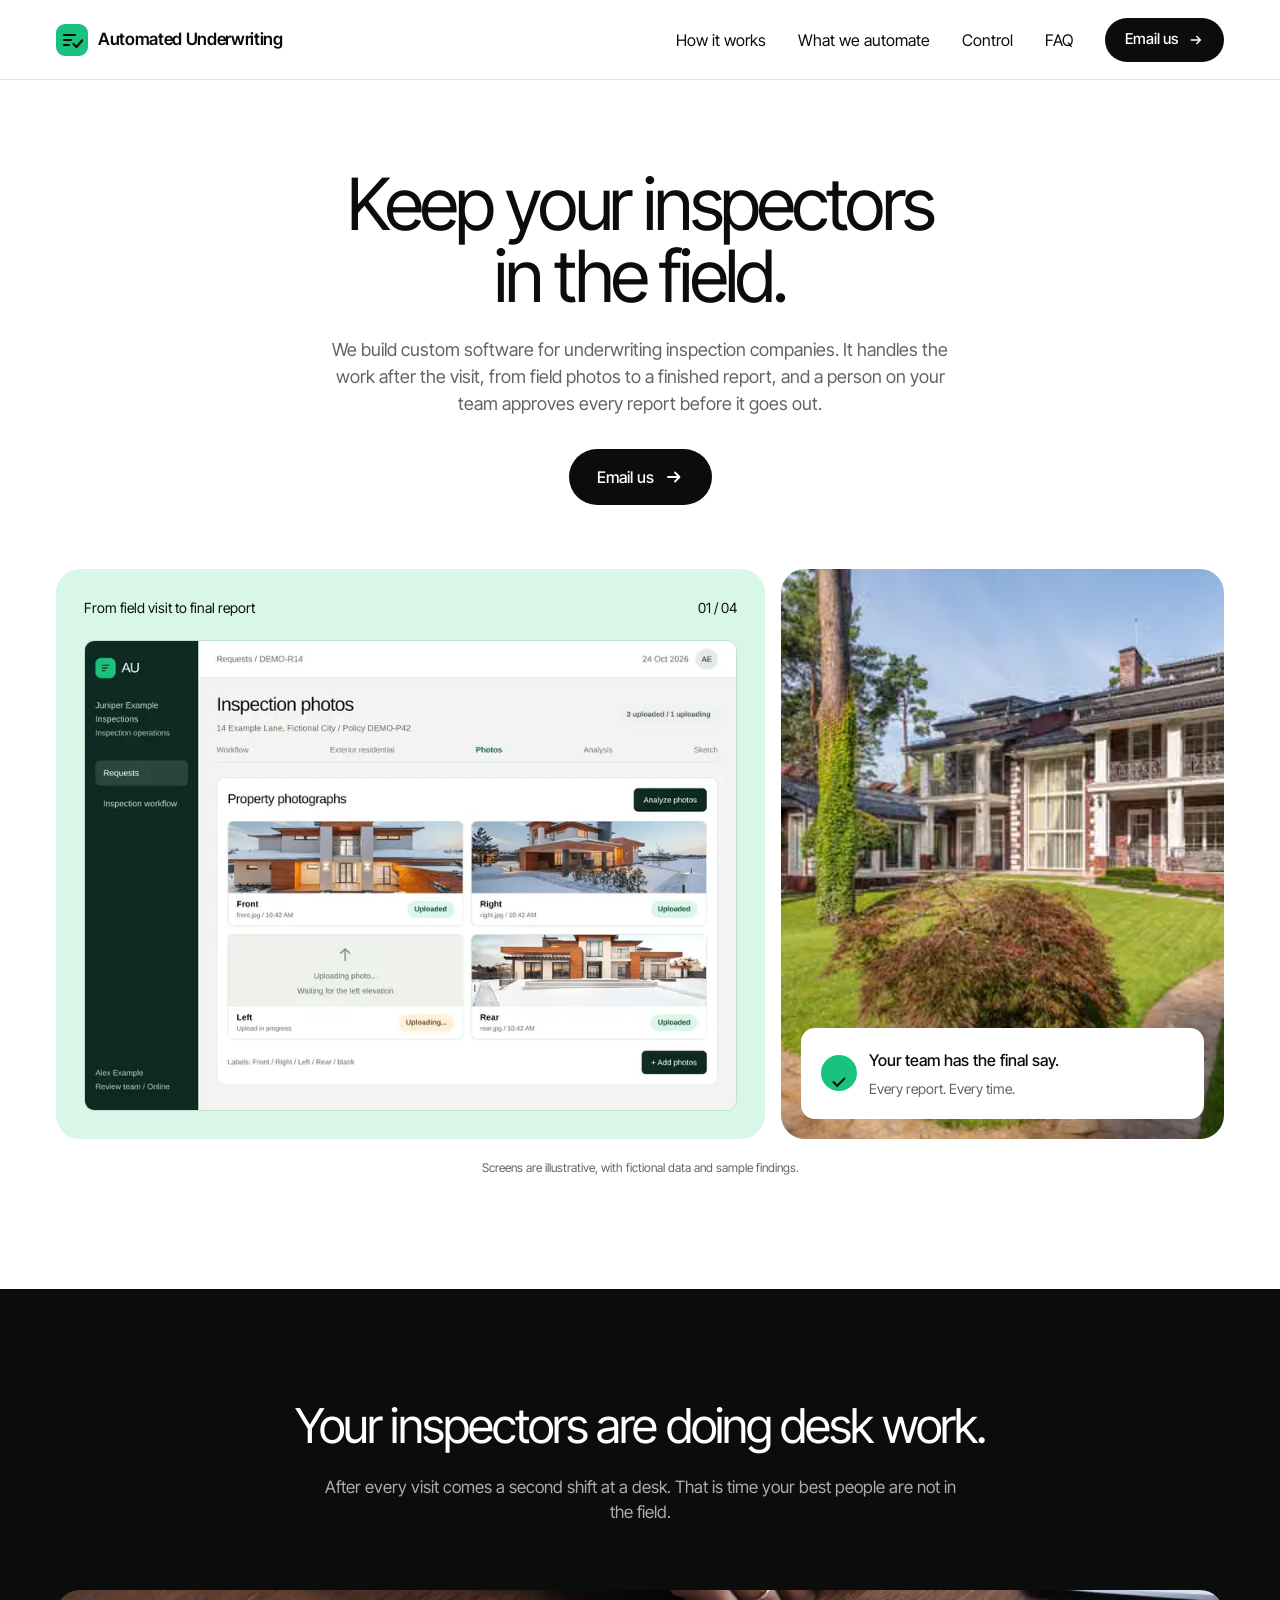
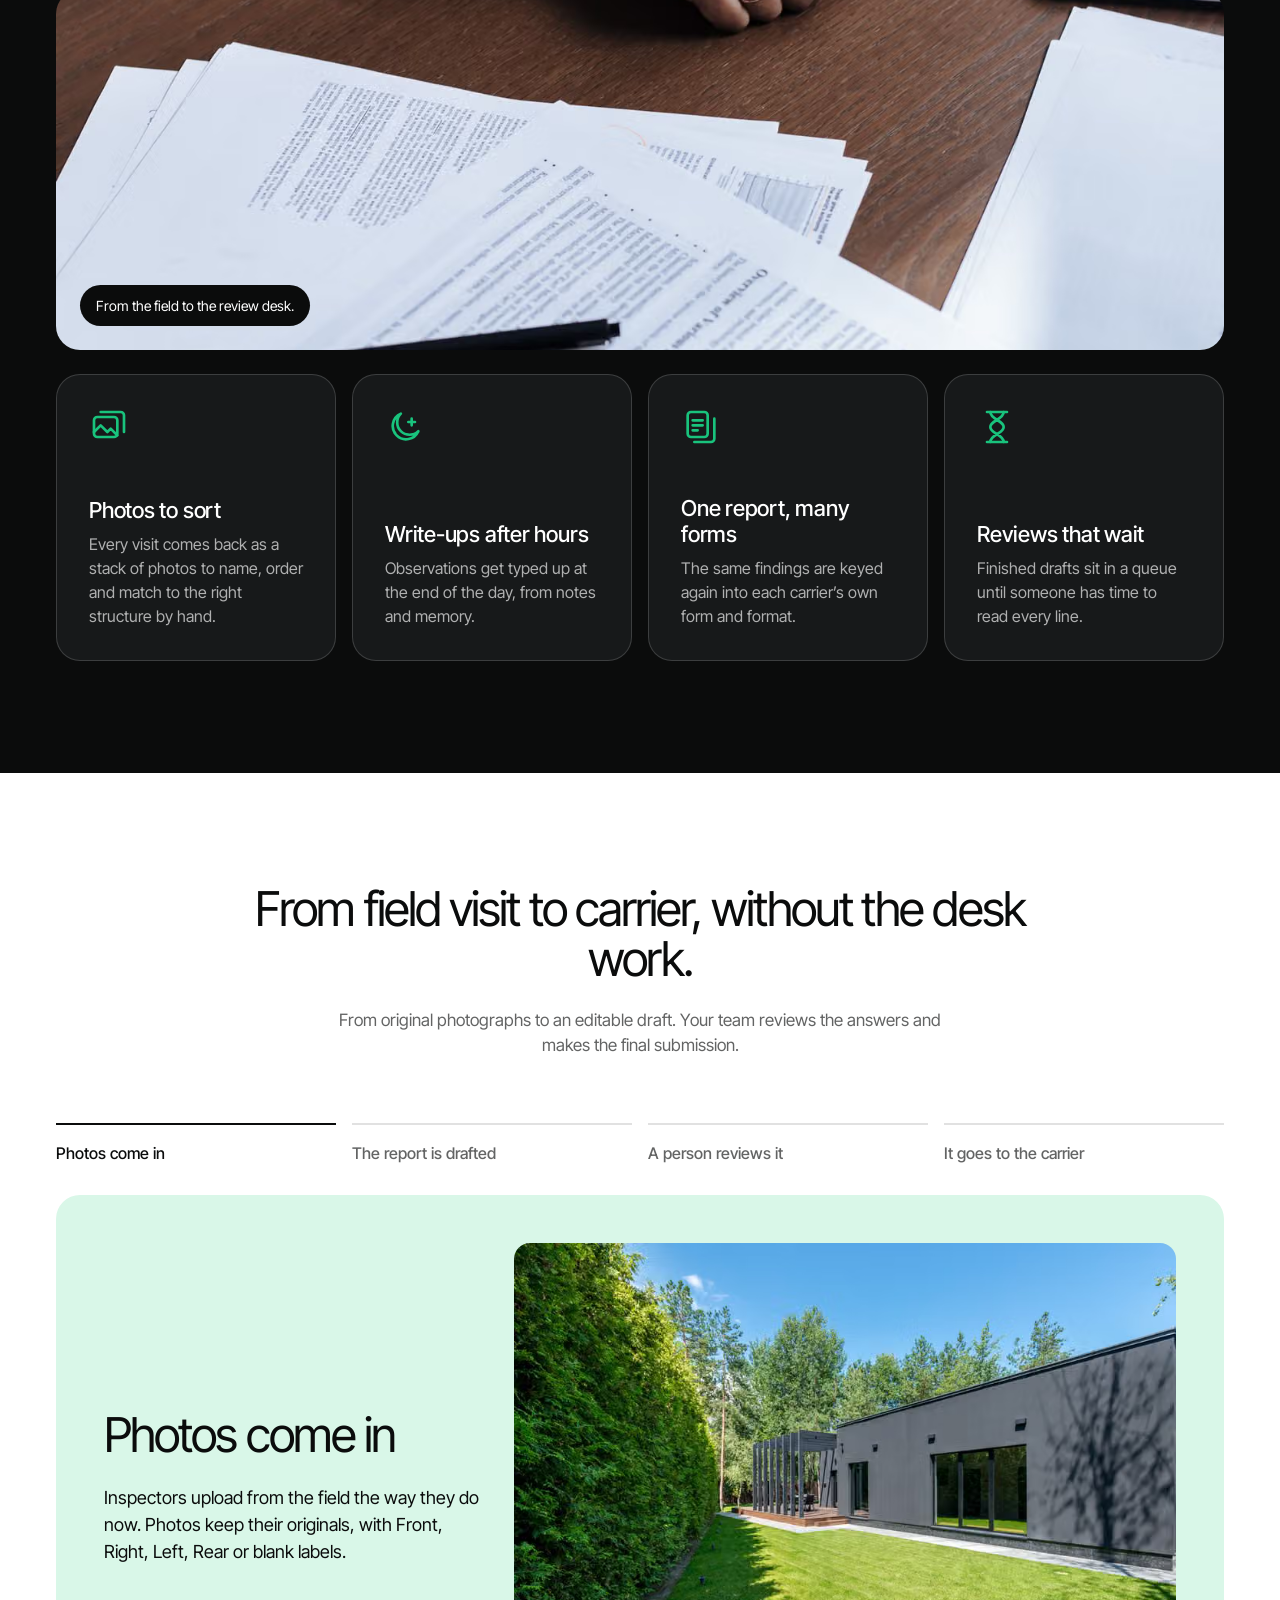
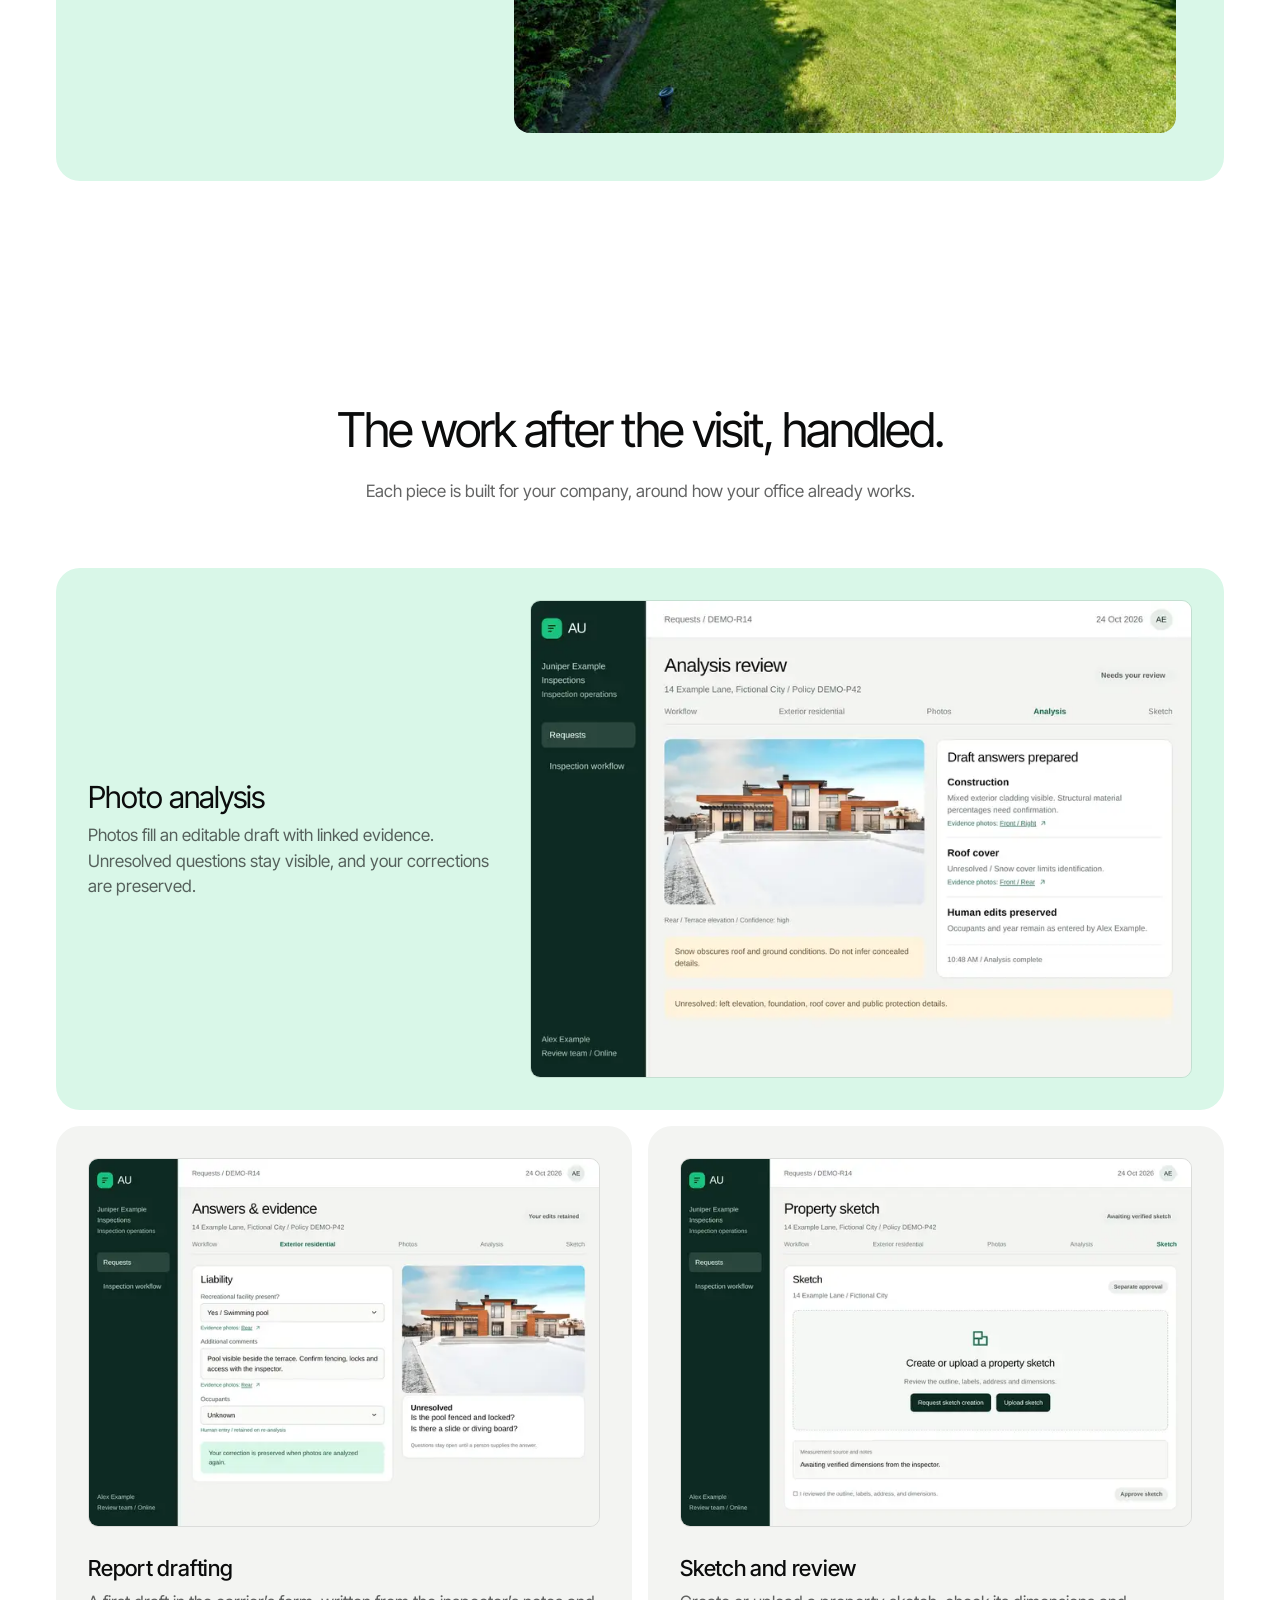
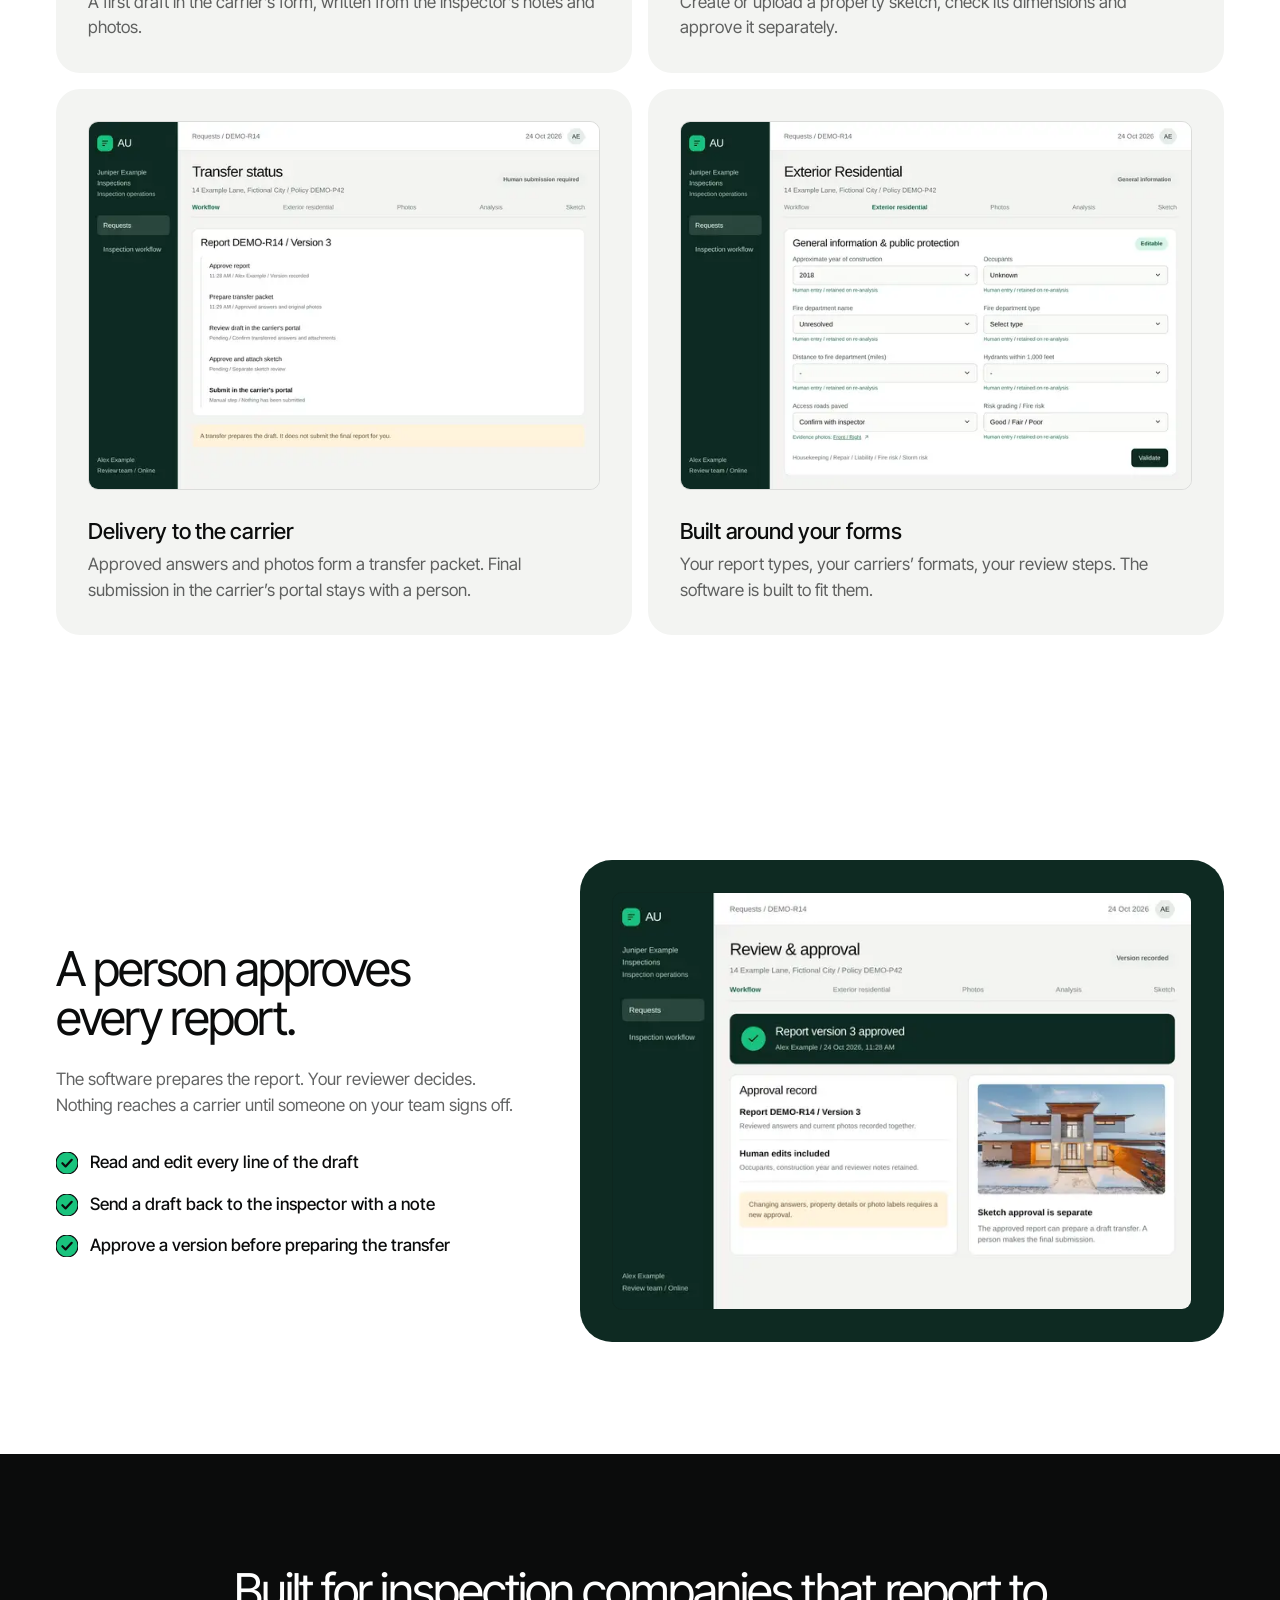
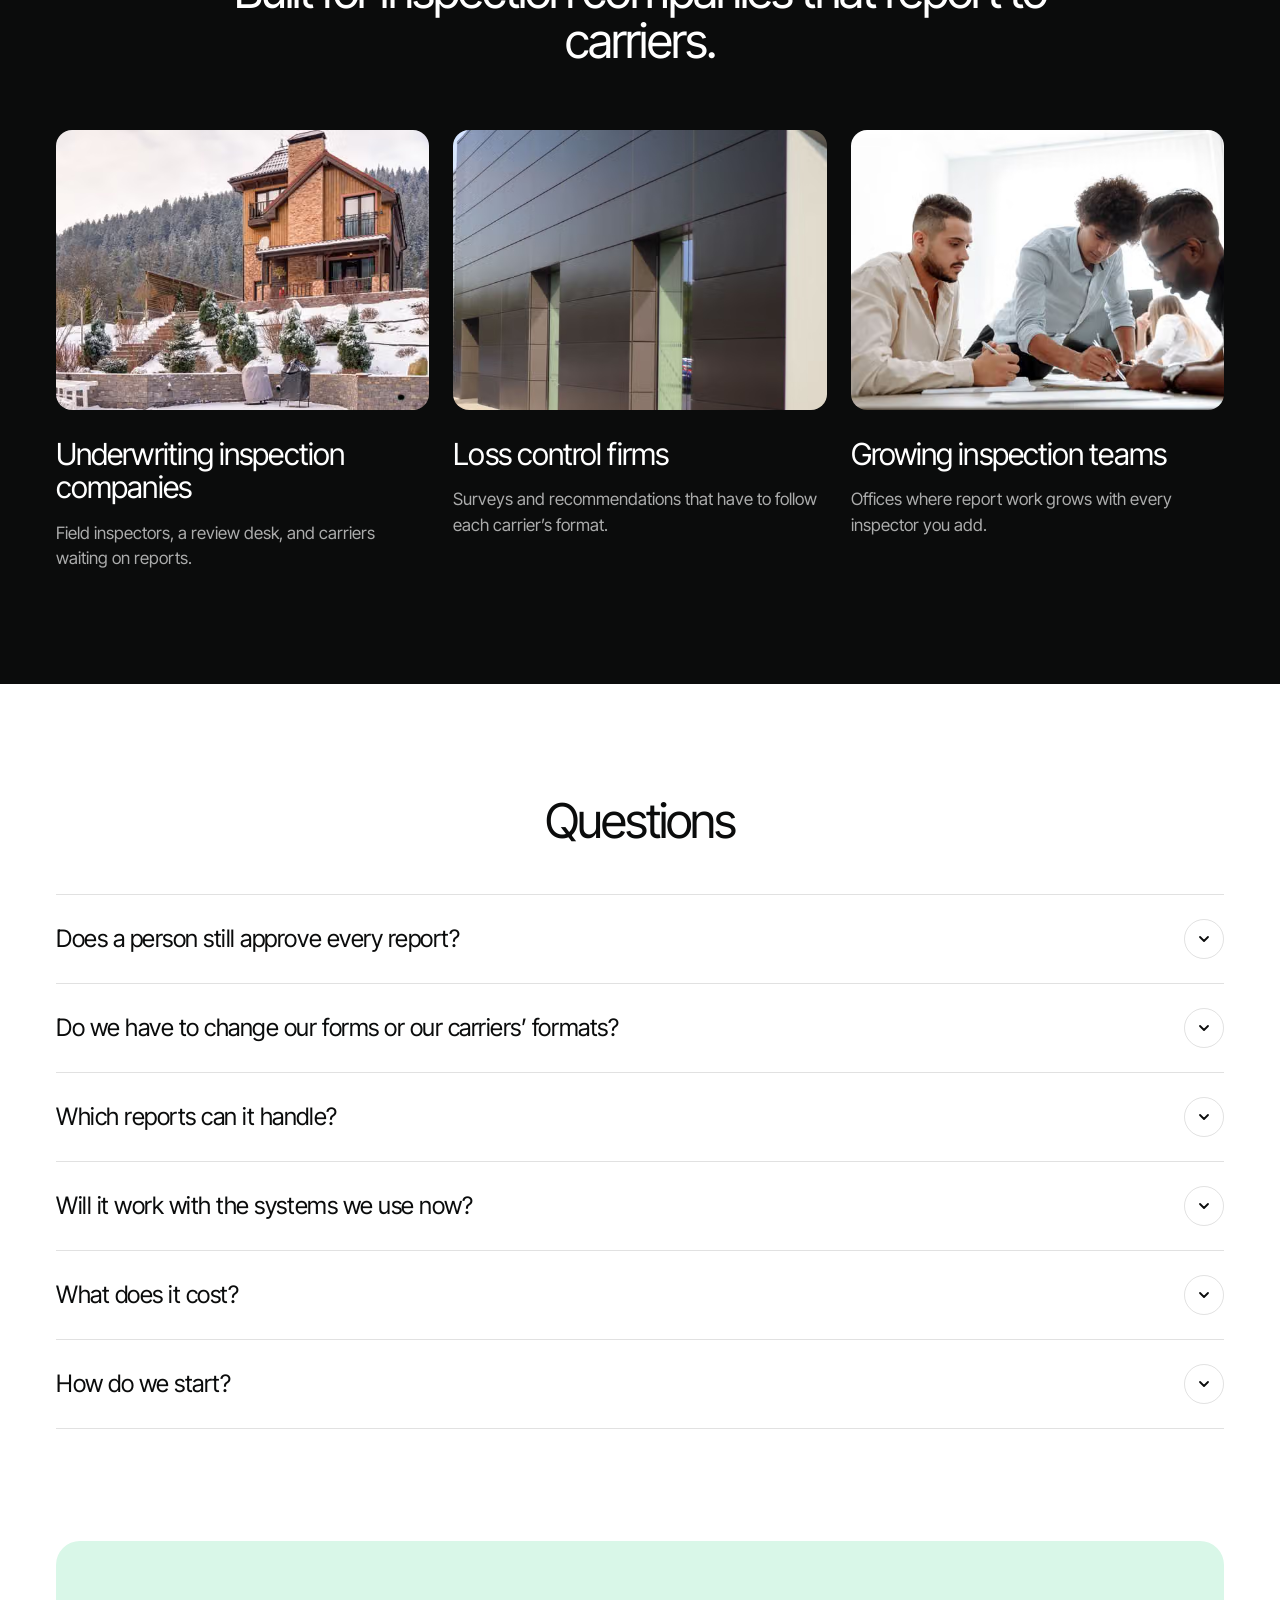
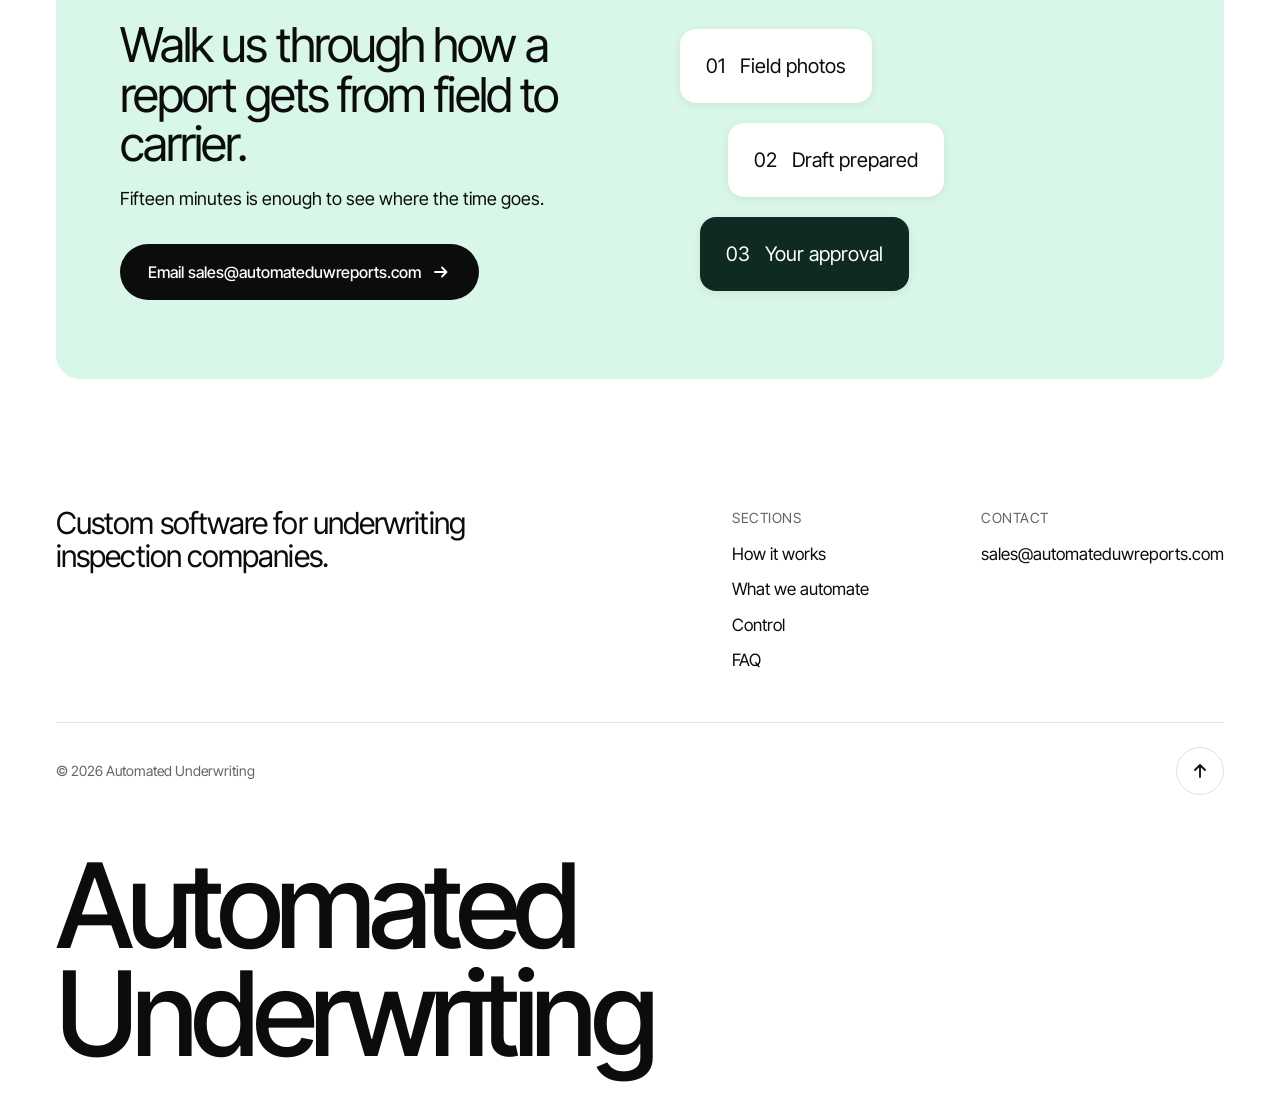
==== index.html @ 3df5bfb3 "Publish the Automated Underwriting landing page Built output of website/ from jimmydenero/insurance-" ====
<!doctype html>
<html lang="en">
<head>
<meta charset="utf-8">
<meta name="viewport" content="width=device-width, initial-scale=1">
<title>Automated Underwriting | Custom software for underwriting inspection companies</title>
<meta name="description" content="Custom software that takes on the work after the field visit: photo analysis, report drafting, review and delivery to the carrier. A person approves every report.">
<meta property="og:title" content="Automated Underwriting | Custom software for underwriting inspection companies">
<meta property="og:description" content="Custom software that takes on the work after the field visit: photo analysis, report drafting, review and delivery to the carrier. A person approves every report.">
<meta property="og:type" content="website">
<meta property="og:url" content="https://automateduwreports.com/">
<meta name="theme-color" content="#0B0C0C">
<link rel="canonical" href="https://automateduwreports.com/">
<link rel="icon" href="favicon.svg" type="image/svg+xml">
<link rel="preload" href="assets/fonts/inter-tight-latin.woff2" as="font" type="font/woff2" crossorigin>
<style>@font-face{font-family:"Inter Tight";font-style:normal;font-weight:400 600;font-display:swap;src:url("assets/fonts/inter-tight-latin.woff2") format("woff2")}:root{--aur-paper:#FFFFFF;--aur-ink:#0B0C0C;--aur-ink-muted:rgba(11,12,12,.64);--aur-ink-faint:rgba(11,12,12,.5);--aur-mist:#F3F4F2;--aur-line:rgba(11,12,12,.12);--aur-night:#0B0C0C;--aur-night-2:#17191A;--aur-on-night:#FFFFFF;--aur-on-night-muted:rgba(255,255,255,.66);--aur-line-night:rgba(255,255,255,.16);--aur-signal:#19C37D;--aur-signal-soft:#D9F7E8;--aur-signal-wash:linear-gradient(100deg,#19C37D 0%,#7FE0B0 48%,#E3FAEE 100%);--aur-deep:#0E2A22;--aur-font:"Inter Tight","Helvetica Neue",Arial,sans-serif;--aur-t-display:clamp(2.5rem,5vw + 1rem,4.5rem);--aur-t-heading:clamp(2rem,3vw + 1rem,3rem);--aur-t-sub:clamp(1.5rem,1vw + 1.1rem,2rem);--aur-t-title:1.375rem;--aur-t-body:1.0625rem;--aur-t-small:.875rem;--aur-s-1:4px;--aur-s-2:8px;--aur-s-3:16px;--aur-s-4:24px;--aur-s-5:32px;--aur-s-6:48px;--aur-s-7:64px;--aur-s-8:112px;--aur-margin:56px;--aur-max:1328px;--aur-gutter:16px;--aur-section:var(--aur-s-8);--aur-section-inner:var(--aur-s-7);--aur-measure-head:880px;--aur-measure-lead:640px;--aur-header:80px;--aur-r-sm:8px;--aur-r-md:16px;--aur-r-lg:24px;--aur-r-xl:32px;--aur-r-pill:999px;--aur-shadow:0 2px 8px rgba(11,12,12,.08);--aur-ease:cubic-bezier(.16,1,.3,1);--aur-focus:0 0 0 3px var(--aur-paper),0 0 0 6px #0B7A4C;}@media (max-width:767px){:root{--aur-margin:24px;--aur-section:72px;--aur-section-inner:48px;--aur-header:68px;}}*,*::before,*::after{box-sizing:border-box;}html{scroll-behavior:smooth;scroll-padding-top:calc(var(--aur-header) + 16px);-webkit-text-size-adjust:100%;}body{margin:0;font-family:var(--aur-font);font-size:var(--aur-t-body);line-height:1.5;color:var(--aur-ink);background:var(--aur-paper);-webkit-font-smoothing:antialiased;text-rendering:auto;}img,svg{display:block;max-width:100%;}h1,h2,h3,p,ul{margin:0;}ul{padding:0;list-style:none;}a{color:inherit;}:focus-visible{outline:none;box-shadow:var(--aur-focus);border-radius:var(--aur-r-sm);}.wrap{width:100%;max-width:calc(var(--aur-max) + 2 * var(--aur-margin));margin:0 auto;padding:0 var(--aur-margin);}.skip{position:absolute;left:16px;top:-60px;z-index:100;padding:12px 20px;background:var(--aur-ink);color:var(--aur-paper);border-radius:var(--aur-r-pill);text-decoration:none;}.skip:focus{top:16px;}h1{font-size:var(--aur-t-display);font-weight:400;line-height:1;letter-spacing:-.045em;}h2{font-size:var(--aur-t-heading);font-weight:400;line-height:1.04;letter-spacing:-.04em;}h3{font-size:var(--aur-t-title);font-weight:500;line-height:1.2;letter-spacing:-.01em;}.lead{color:var(--aur-ink-muted);max-width:var(--aur-measure-lead);text-wrap:wrap;}h1{text-wrap:balance;}.label-short{display:none;}.dark .lead{color:var(--aur-on-night-muted);}section{padding:var(--aur-section) 0;}.intro .lead{margin:var(--aur-s-4) auto 0;}.btn{position:relative;isolation:isolate;display:inline-flex;align-items:center;gap:10px;min-height:56px;padding:0 28px;border-radius:var(--aur-r-pill);color:var(--aur-paper);font-weight:500;font-size:1rem;text-decoration:none;white-space:nowrap;}.btn::before{content:"";position:absolute;inset:0;z-index:-1;border-radius:inherit;background:var(--aur-ink);transition:transform .4s var(--aur-ease),background-color .3s;}.btn:hover::before{transform:scale(1.06,1.12);}.btn-arrow{width:20px;height:20px;transition:transform .4s var(--aur-ease);}.btn:hover .btn-arrow{transform:translateX(3px);}.btn:focus-visible{box-shadow:var(--aur-focus);border-radius:var(--aur-r-pill);}.btn-small{min-height:44px;padding:0 20px;font-size:.9375rem;}.btn-small .btn-arrow{width:16px;height:16px;}.actions{display:flex;flex-wrap:wrap;gap:var(--aur-s-3);justify-content:center;margin-top:var(--aur-s-5);}.site-header{position:fixed;inset:0 0 auto;z-index:50;height:var(--aur-header);display:flex;align-items:center;background:var(--aur-paper);border-bottom:1px solid var(--aur-line);}.site-header .wrap{display:flex;align-items:center;justify-content:space-between;gap:var(--aur-s-4);}.brand{display:flex;align-items:center;gap:10px;text-decoration:none;font-weight:600;font-size:1.0625rem;letter-spacing:-.02em;}.mark{width:32px;height:32px;flex:none;}.site-nav{display:flex;align-items:center;gap:var(--aur-s-5);}.site-nav > a:not(.btn){text-decoration:none;font-size:1rem;color:var(--aur-ink);padding:6px 0;background:linear-gradient(currentColor,currentColor) 0 100% / 0 1px no-repeat;transition:background-size .4s var(--aur-ease);}.site-nav > a:not(.btn):hover{background-size:100% 1px;}.menu-btn{display:none;}.hero{padding-top:calc(var(--aur-header) + 88px);padding-bottom:var(--aur-section);}.hero-text{text-align:center;max-width:var(--aur-measure-head);margin:0 auto;}.hero .lead{margin:var(--aur-s-4) auto 0;font-size:1.125rem;}.control .wrap{display:grid;grid-template-columns:5fr 7fr;align-items:center;gap:var(--aur-s-7);}.control .lead{margin-top:var(--aur-s-4);}.cta-text .btn{margin-top:var(--aur-s-5);}@media (prefers-reduced-motion:reduce){html{scroll-behavior:auto;}*,*::before,*::after{animation:none !important;transition:none !important;}}@media (max-width:1023px){.site-nav{gap:var(--aur-s-4);}.site-nav > a:not(.btn):nth-child(3){display:none;}.control .wrap{grid-template-columns:1fr 1fr;gap:var(--aur-s-6);}}@media (max-width:767px){.brand span{font-size:.9375rem;max-width:9.5em;line-height:1.15;}.menu-btn{display:grid;place-content:center;gap:6px;width:48px;height:48px;border:1px solid var(--aur-line);border-radius:50%;background:var(--aur-paper);cursor:pointer;padding:0;}.menu-btn span{display:block;width:18px;height:1.6px;background:var(--aur-ink);transition:transform .3s var(--aur-ease);}.menu-btn[aria-expanded="true"] span:first-child{transform:translateY(3.8px) rotate(45deg);}.menu-btn[aria-expanded="true"] span:last-child{transform:translateY(-3.8px) rotate(-45deg);}.js .site-nav{position:absolute;top:calc(var(--aur-header) - 4px);left:12px;right:12px;flex-direction:column;align-items:stretch;gap:0;padding:var(--aur-s-3) var(--aur-s-4) var(--aur-s-4);background:var(--aur-paper);border-radius:var(--aur-r-lg);box-shadow:var(--aur-shadow);visibility:hidden;opacity:0;transform:translateY(-8px);transition:opacity .3s,transform .4s var(--aur-ease),visibility 0s .4s;}.js .site-nav.open{visibility:visible;opacity:1;transform:none;transition:opacity .3s,transform .4s var(--aur-ease);}.site-nav > a:not(.btn),.site-nav > a:not(.btn):nth-child(3){display:block;padding:14px 0;font-size:1.125rem;border-bottom:1px solid var(--aur-line);background:none;}.site-nav .btn{margin-top:var(--aur-s-4);justify-content:center;min-height:52px;}html:not(.js) .menu-btn{display:none;}html:not(.js) .site-header{position:static;height:auto;padding:12px 0;}html:not(.js) .site-header .wrap{flex-wrap:wrap;}html:not(.js) .site-nav{flex-wrap:wrap;gap:12px 20px;}html:not(.js) .hero{padding-top:48px;}.hero{padding-top:calc(var(--aur-header) + 48px);}.hero .lead{font-size:1.0625rem;}.actions{margin-top:var(--aur-s-4);}.control .wrap{grid-template-columns:1fr;}.btn-email .label-long{display:none;}.btn-email .label-short{display:inline;}}picture{display:block;}picture img{display:block;width:100%;height:auto;}.product-screen{overflow:hidden;border-radius:10px;box-shadow:none;border:1px solid rgba(11,12,12,.1);}.hero-showcase{display:grid;grid-template-columns:1.9fr 1fr;gap:16px;margin-top:64px;text-align:left;}.hero-product{padding:28px;background:var(--aur-signal-soft);border-radius:24px;}.visual-label{display:flex;justify-content:space-between;font-size:.875rem;margin-bottom:22px;}.hero-product > p{font-size:.8rem;color:var(--aur-ink-muted);margin-top:16px;}.hero-property{position:relative;border-radius:24px;overflow:hidden;min-width:0;}.hero-property .photo,.hero-property img{width:100%;height:100%;object-fit:cover;}.hero-note{position:absolute;bottom:20px;left:20px;right:20px;background:white;border-radius:14px;padding:20px;display:flex;align-items:center;gap:12px;}.hero-note strong{font-size:1rem;font-weight:500;}.hero-note p{color:var(--aur-ink-muted);font-size:.875rem;margin-top:4px;}.approval-dot{background:var(--aur-signal);width:36px;height:36px;border-radius:50%;display:grid;place-items:center;flex:none;}.bento li > .product-screen{margin-bottom:28px;}.brand-flow{display:grid;gap:20px;padding:24px;font-size:1.25rem;}.brand-flow span{padding:22px 26px;border-radius:16px;background:white;box-shadow:var(--aur-shadow);width:fit-content;}.brand-flow span:nth-child(2){margin-left:48px;}.brand-flow span:last-child{margin-left:20px;background:var(--aur-deep);color:white;}@media (max-width:1023px){.hero-showcase{grid-template-columns:1fr;}.hero-property{display:none;}}@media (max-width:767px){.hero-showcase{margin-top:40px;}.hero-product{padding:16px;border-radius:16px;}.visual-label{font-size:.7rem;margin-bottom:16px;}.hero-product > p{font-size:.7rem;}.hero-property{display:block;height:260px;border-radius:16px;}.hero-note{padding:14px;left:14px;right:14px;bottom:14px;}}.approval-dot{font-size:0;}.approval-dot::after{content:"";width:12px;height:7px;border-left:2px solid currentColor;border-bottom:2px solid currentColor;transform:rotate(-45deg);}.imagery-note{margin:20px auto 0;text-align:center;font-size:.75rem;color:var(--aur-ink-muted);}.hero-property img{object-position:center 55%;}.hero-showcase{grid-template-columns:1.6fr 1fr;}@media (max-width:1023px){.hero-showcase{grid-template-columns:1fr;}}@media (max-width:767px){.hero-property{height:360px;}.hero-property img{object-position:center 52%;}.imagery-note{text-align:left;line-height:1.5;}}.hero-property > .photo{position:absolute;inset:0;}.js .step-panel[data-hidden]{display:none}</style>
<link rel="stylesheet" href="styles.min.css" media="print" onload="this.media='all'">
<noscript><link rel="stylesheet" href="styles.min.css"></noscript>
<script>document.documentElement.classList.add("js")</script>
</head>
<body>
<a class="skip" href="#main">Skip to content</a>
<header class="site-header" id="top">
  <div class="wrap">
    <a class="brand" href="#top" aria-label="Automated Underwriting, back to top"><svg class="mark " viewBox="0 0 32 32" aria-hidden="true"><rect width="32" height="32" rx="9" fill="#19C37D"/><path d="M8 11h11M8 16h7M8 21h5" stroke="#0B0C0C" stroke-width="2.2" stroke-linecap="round"/><path d="m17.5 20 3 3 5.5-6.5" fill="none" stroke="#0B0C0C" stroke-width="2.4" stroke-linecap="round" stroke-linejoin="round"/></svg><span>Automated Underwriting</span></a>
    <button class="menu-btn" type="button" aria-expanded="false" aria-controls="site-nav" aria-label="Menu"><span></span><span></span></button>
    <nav class="site-nav" id="site-nav" aria-label="Main">
      <a href="#how">How it works</a>
      <a href="#automated">What we automate</a>
      <a href="#control">Control</a>
      <a href="#faq">FAQ</a>
      <a class="btn btn-small" href="mailto:sales@automateduwreports.com?subject=Automated%20Underwriting"><span>Email us</span><svg class="btn-arrow" viewBox="0 0 20 20" aria-hidden="true"><path d="M4 10h11m-4-4.5L15.5 10 11 14.5" fill="none" stroke="currentColor" stroke-width="1.8" stroke-linecap="round" stroke-linejoin="round"/></svg></a>
    </nav>
  </div>
</header>
<main id="main">
<section class="hero" aria-labelledby="hero-title"><div class="wrap">
  <div class="hero-text">
    <h1 id="hero-title" class="rise">Keep your inspectors in the field.</h1>
    <p class="lead rise d1">We build custom software for underwriting inspection companies. It handles the work after the visit, from field photos to a finished report, and a person on your team approves every report before it goes out.</p>
    <div class="actions rise d2"><a class="btn " href="mailto:sales@automateduwreports.com?subject=Automated%20Underwriting"><span>Email us</span><svg class="btn-arrow" viewBox="0 0 20 20" aria-hidden="true"><path d="M4 10h11m-4-4.5L15.5 10 11 14.5" fill="none" stroke="currentColor" stroke-width="1.8" stroke-linecap="round" stroke-linejoin="round"/></svg></a></div>
  </div>
  <div class="hero-showcase rise d3">
    <div class="hero-product"><div class="visual-label"><span>From field visit to final report</span><span>01 / 04</span></div><picture class="product-screen "><source type="image/webp" srcset="assets/intake-360.webp 360w, assets/intake-640.webp 640w, assets/intake-800.webp 800w, assets/intake-1200.webp 1200w, assets/intake-1600.webp 1600w, assets/intake-2000.webp 2000w" sizes="(max-width: 767px) calc(100vw - 80px), (max-width: 1023px) calc(100vw - 168px), (max-width: 1439px) calc(61.54vw - 135px), 752px"><img src="assets/intake-640.png" srcset="assets/intake-360.png 360w, assets/intake-640.png 640w, assets/intake-800.png 800w, assets/intake-1200.png 1200w, assets/intake-1600.png 1600w, assets/intake-2000.png 2000w" sizes="(max-width: 767px) calc(100vw - 80px), (max-width: 1023px) calc(100vw - 168px), (max-width: 1439px) calc(61.54vw - 135px), 752px" alt="Fictional photo intake screen: Front, Right and Rear uploaded; Left uploading." width="1000" height="720" loading="eager" decoding="async" fetchpriority="high"></picture></div>
    <div class="hero-property"><picture class="photo "><source type="image/avif" srcset="assets/hero-360.avif 360w, assets/hero-640.avif 640w, assets/hero-960.avif 960w" sizes="(max-width: 767px) calc(100vw - 48px), (max-width: 1023px) 0px, (max-width: 1439px) calc(38.46vw - 49px), 505px"><source type="image/webp" srcset="assets/hero-360.webp 360w, assets/hero-640.webp 640w, assets/hero-960.webp 960w" sizes="(max-width: 767px) calc(100vw - 48px), (max-width: 1023px) 0px, (max-width: 1439px) calc(38.46vw - 49px), 505px"><img src="assets/hero-640.jpg" srcset="assets/hero-360.jpg 360w, assets/hero-640.jpg 640w, assets/hero-960.jpg 960w" sizes="(max-width: 767px) calc(100vw - 48px), (max-width: 1023px) 0px, (max-width: 1439px) calc(38.46vw - 49px), 505px" alt="Residential house surrounded by a well-kept garden." width="960" height="640" loading="lazy" decoding="async"></picture><div class="hero-note"><span class="approval-dot">✓</span><div><strong>Your team has the final say.</strong><p>Every report. Every time.</p></div></div></div>
  </div>
  <p class="imagery-note">Screens are illustrative, with fictional data and sample findings.</p>
</div></section>

<section class="dark problem" aria-labelledby="problem-title"><div class="wrap">
  <div class="intro reveal">
    <h2 id="problem-title">Your inspectors are doing desk work.</h2>
    <p class="lead">After every visit comes a second shift at a desk. That is time your best people are not in the field.</p>
  </div>
  <div class="problem-photo reveal"><picture class="photo "><source type="image/avif" srcset="assets/desk-360.avif 360w, assets/desk-640.avif 640w, assets/desk-960.avif 960w, assets/desk-1440.avif 1440w" sizes="(max-width: 767px) calc(100vw - 48px), (max-width: 1439px) calc(100vw - 112px), 1328px"><source type="image/webp" srcset="assets/desk-360.webp 360w, assets/desk-640.webp 640w, assets/desk-960.webp 960w, assets/desk-1440.webp 1440w" sizes="(max-width: 767px) calc(100vw - 48px), (max-width: 1439px) calc(100vw - 112px), 1328px"><img src="assets/desk-640.jpg" srcset="assets/desk-360.jpg 360w, assets/desk-640.jpg 640w, assets/desk-960.jpg 960w, assets/desk-1440.jpg 1440w" sizes="(max-width: 767px) calc(100vw - 48px), (max-width: 1439px) calc(100vw - 112px), 1328px" alt="Reviewer looking over printed documents at a desk." width="960" height="640" loading="lazy" decoding="async"></picture><p>From the field to the review desk.</p></div>
  <ul class="problem-cards" aria-label="Where the time goes">
    <li class="reveal" style="--d:0s"><svg class="icon" viewBox="0 0 24 24" aria-hidden="true" fill="none" stroke="currentColor" stroke-width="1.6" stroke-linecap="round" stroke-linejoin="round"><rect x="3" y="6" width="14" height="12" rx="2"/><path d="M7 3h12a2 2 0 0 1 2 2v10"/><path d="m3 15 4-4 4 4 2-2 4 4"/></svg><h3>Photos to sort</h3><p>Every visit comes back as a stack of photos to name, order and match to the right structure by hand.</p></li>
    <li class="reveal" style="--d:0.08s"><svg class="icon" viewBox="0 0 24 24" aria-hidden="true" fill="none" stroke="currentColor" stroke-width="1.6" stroke-linecap="round" stroke-linejoin="round"><path d="M20 14.5A8 8 0 1 1 9.5 4a6.5 6.5 0 0 0 10.5 10.5Z"/><path d="M14 9h4M16 7v4"/></svg><h3>Write-ups after hours</h3><p>Observations get typed up at the end of the day, from notes and memory.</p></li>
    <li class="reveal" style="--d:0.16s"><svg class="icon" viewBox="0 0 24 24" aria-hidden="true" fill="none" stroke="currentColor" stroke-width="1.6" stroke-linecap="round" stroke-linejoin="round"><rect x="4" y="3" width="12" height="15" rx="2"/><path d="M8 21h10a2 2 0 0 0 2-2V7"/><path d="M7 8h6M7 11h6M7 14h3"/></svg><h3>One report, many forms</h3><p>The same findings are keyed again into each carrier’s own form and format.</p></li>
    <li class="reveal" style="--d:0.24s"><svg class="icon" viewBox="0 0 24 24" aria-hidden="true" fill="none" stroke="currentColor" stroke-width="1.6" stroke-linecap="round" stroke-linejoin="round"><path d="M6 3h12M6 21h12"/><path d="M8 3c0 4.5 8 5 8 9s-8 4.5-8 9M16 3c0 4.5-8 5-8 9s8 4.5 8 9"/></svg><h3>Reviews that wait</h3><p>Finished drafts sit in a queue until someone has time to read every line.</p></li>
  </ul>
</div></section>

<section class="how" id="how" aria-labelledby="how-title"><div class="wrap">
  <div class="intro reveal">
    <h2 id="how-title">From field visit to carrier, without the desk work.</h2>
    <p class="lead">From original photographs to an editable draft. Your team reviews the answers and makes the final submission.</p>
  </div>
  <div class="steps reveal" data-steps>
    <div class="step-tabs" role="tablist" aria-label="How it works">
      <button class="step-tab" type="button" role="tab" id="tab-photos" aria-controls="panel-photos" aria-selected="true"><span class="bar"><span></span></span>Photos come in</button>
      <button class="step-tab" type="button" role="tab" id="tab-draft" aria-controls="panel-draft" aria-selected="false" tabindex="-1"><span class="bar"><span></span></span>The report is drafted</button>
      <button class="step-tab" type="button" role="tab" id="tab-review" aria-controls="panel-review" aria-selected="false" tabindex="-1"><span class="bar"><span></span></span>A person reviews it</button>
      <button class="step-tab" type="button" role="tab" id="tab-deliver" aria-controls="panel-deliver" aria-selected="false" tabindex="-1"><span class="bar"><span></span></span>It goes to the carrier</button>
    </div>
    <div class="step-panel" role="tabpanel" id="panel-photos" aria-labelledby="tab-photos">
      <div class="step-text"><h3>Photos come in</h3><p>Inspectors upload from the field the way they do now. Photos keep their originals, with Front, Right, Left, Rear or blank labels.</p></div>
      <div class="step-mock"><picture class="photo "><source type="image/avif" srcset="assets/field-360.avif 360w, assets/field-640.avif 640w, assets/field-960.avif 960w" sizes="(max-width: 767px) calc(100vw - 88px), (max-width: 1023px) calc(63.64vw - 132px), (max-width: 1439px) calc(63.64vw - 153px), 760px"><source type="image/webp" srcset="assets/field-360.webp 360w, assets/field-640.webp 640w, assets/field-960.webp 960w" sizes="(max-width: 767px) calc(100vw - 88px), (max-width: 1023px) calc(63.64vw - 132px), (max-width: 1439px) calc(63.64vw - 153px), 760px"><img src="assets/field-640.jpg" srcset="assets/field-360.jpg 360w, assets/field-640.jpg 640w, assets/field-960.jpg 960w" sizes="(max-width: 767px) calc(100vw - 88px), (max-width: 1023px) calc(63.64vw - 132px), (max-width: 1439px) calc(63.64vw - 153px), 760px" alt="Residential property exterior beside a garden." width="960" height="640" loading="lazy" decoding="async"></picture></div>
    </div>
    <div class="step-panel" role="tabpanel" id="panel-draft" aria-labelledby="tab-draft" data-hidden>
      <div class="step-text"><h3>The report is drafted</h3><p>Notes and photos become a first draft in the carrier’s own form, with each photo placed where it belongs.</p></div>
      <div class="step-mock"><picture class="product-screen "><source type="image/webp" srcset="assets/draft-360.webp 360w, assets/draft-640.webp 640w, assets/draft-800.webp 800w, assets/draft-1200.webp 1200w, assets/draft-1600.webp 1600w, assets/draft-2000.webp 2000w" sizes="(max-width: 767px) calc(100vw - 88px), (max-width: 1023px) calc(63.64vw - 132px), (max-width: 1439px) calc(63.64vw - 153px), 760px"><img src="assets/draft-640.png" srcset="assets/draft-360.png 360w, assets/draft-640.png 640w, assets/draft-800.png 800w, assets/draft-1200.png 1200w, assets/draft-1600.png 1600w, assets/draft-2000.png 2000w" sizes="(max-width: 767px) calc(100vw - 88px), (max-width: 1023px) calc(63.64vw - 132px), (max-width: 1439px) calc(63.64vw - 153px), 760px" alt="Fictional underwriting draft with property observations, a source photo and reviewer assignment." width="1000" height="720" loading="lazy" decoding="async"></picture></div>
    </div>
    <div class="step-panel" role="tabpanel" id="panel-review" aria-labelledby="tab-review" data-hidden>
      <div class="step-text"><h3>A person reviews it</h3><p>Your reviewer reads the draft, edits anything and approves it. Nothing goes out without that sign-off.</p></div>
      <div class="step-mock"><picture class="photo "><source type="image/avif" srcset="assets/reviewer-360.avif 360w, assets/reviewer-640.avif 640w, assets/reviewer-960.avif 960w" sizes="(max-width: 767px) calc(100vw - 88px), (max-width: 1023px) calc(63.64vw - 132px), (max-width: 1439px) calc(63.64vw - 153px), 760px"><source type="image/webp" srcset="assets/reviewer-360.webp 360w, assets/reviewer-640.webp 640w, assets/reviewer-960.webp 960w" sizes="(max-width: 767px) calc(100vw - 88px), (max-width: 1023px) calc(63.64vw - 132px), (max-width: 1439px) calc(63.64vw - 153px), 760px"><img src="assets/reviewer-640.jpg" srcset="assets/reviewer-360.jpg 360w, assets/reviewer-640.jpg 640w, assets/reviewer-960.jpg 960w" sizes="(max-width: 767px) calc(100vw - 88px), (max-width: 1023px) calc(63.64vw - 132px), (max-width: 1439px) calc(63.64vw - 153px), 760px" alt="Office reviewer examining information on computer screens." width="960" height="640" loading="lazy" decoding="async"></picture></div>
    </div>
    <div class="step-panel" role="tabpanel" id="panel-deliver" aria-labelledby="tab-deliver" data-hidden>
      <div class="step-text"><h3>It goes to the carrier</h3><p>Approved answers and photos prepare a draft in the carrier’s portal. Your team checks it and makes the final submission.</p></div>
      <div class="step-mock"><picture class="product-screen "><source type="image/webp" srcset="assets/export-360.webp 360w, assets/export-640.webp 640w, assets/export-800.webp 800w, assets/export-1200.webp 1200w, assets/export-1600.webp 1600w, assets/export-2000.webp 2000w" sizes="(max-width: 767px) calc(100vw - 88px), (max-width: 1023px) calc(63.64vw - 132px), (max-width: 1439px) calc(63.64vw - 153px), 760px"><img src="assets/export-640.png" srcset="assets/export-360.png 360w, assets/export-640.png 640w, assets/export-800.png 800w, assets/export-1200.png 1200w, assets/export-1600.png 1600w, assets/export-2000.png 2000w" sizes="(max-width: 767px) calc(100vw - 88px), (max-width: 1023px) calc(63.64vw - 132px), (max-width: 1439px) calc(63.64vw - 153px), 760px" alt="Carrier export with report, photo package and reviewer sign-off." width="1000" height="720" loading="lazy" decoding="async"></picture></div>
    </div>
  </div>
</div></section>

<section class="automated" id="automated" aria-labelledby="auto-title"><div class="wrap">
  <div class="intro reveal">
    <h2 id="auto-title">The work after the visit, handled.</h2>
    <p class="lead">Each piece is built for your company, around how your office already works.</p>
  </div>
  <ul class="bento">
    <li class="reveal wide" style="--d:0s"><div class="bento-mock"><picture class="product-screen "><source type="image/webp" srcset="assets/analysis-360.webp 360w, assets/analysis-640.webp 640w, assets/analysis-800.webp 800w, assets/analysis-1200.webp 1200w, assets/analysis-1600.webp 1600w, assets/analysis-2000.webp 2000w" sizes="(max-width: 767px) calc(100vw - 96px), (max-width: 1023px) calc(100vw - 176px), (max-width: 1439px) calc(60vw - 106px), 759px"><img src="assets/analysis-640.png" srcset="assets/analysis-360.png 360w, assets/analysis-640.png 640w, assets/analysis-800.png 800w, assets/analysis-1200.png 1200w, assets/analysis-1600.png 1600w, assets/analysis-2000.png 2000w" sizes="(max-width: 767px) calc(100vw - 96px), (max-width: 1023px) calc(100vw - 176px), (max-width: 1439px) calc(60vw - 106px), 759px" alt="Fictional photo analysis screen with evidence photos, confidence, unresolved questions and preserved edits." width="1000" height="720" loading="lazy" decoding="async"></picture></div><div><h3>Photo analysis</h3><p>Photos fill an editable draft with linked evidence. Unresolved questions stay visible, and your corrections are preserved.</p></div></li>
    <li class="reveal " style="--d:0.06s"><picture class="product-screen "><source type="image/webp" srcset="assets/drafting-detail-360.webp 360w, assets/drafting-detail-640.webp 640w, assets/drafting-detail-800.webp 800w, assets/drafting-detail-1200.webp 1200w, assets/drafting-detail-1600.webp 1600w, assets/drafting-detail-2000.webp 2000w" sizes="(max-width: 767px) calc(100vw - 96px), (max-width: 1439px) calc(50vw - 128px), 592px"><img src="assets/drafting-detail-640.png" srcset="assets/drafting-detail-360.png 360w, assets/drafting-detail-640.png 640w, assets/drafting-detail-800.png 800w, assets/drafting-detail-1200.png 1200w, assets/drafting-detail-1600.png 1600w, assets/drafting-detail-2000.png 2000w" sizes="(max-width: 767px) calc(100vw - 96px), (max-width: 1439px) calc(50vw - 128px), 592px" alt="Fictional product example: Report drafting." width="1000" height="720" loading="lazy" decoding="async"></picture><div><h3>Report drafting</h3><p>A first draft in the carrier’s form, written from the inspector’s notes and photos.</p></div></li>
    <li class="reveal " style="--d:0.12s"><picture class="product-screen "><source type="image/webp" srcset="assets/queue-360.webp 360w, assets/queue-640.webp 640w, assets/queue-800.webp 800w, assets/queue-1200.webp 1200w, assets/queue-1600.webp 1600w, assets/queue-2000.webp 2000w" sizes="(max-width: 767px) calc(100vw - 96px), (max-width: 1439px) calc(50vw - 128px), 592px"><img src="assets/queue-640.png" srcset="assets/queue-360.png 360w, assets/queue-640.png 640w, assets/queue-800.png 800w, assets/queue-1200.png 1200w, assets/queue-1600.png 1600w, assets/queue-2000.png 2000w" sizes="(max-width: 767px) calc(100vw - 96px), (max-width: 1439px) calc(50vw - 128px), 592px" alt="Fictional product example: Sketch and review." width="1000" height="720" loading="lazy" decoding="async"></picture><div><h3>Sketch and review</h3><p>Create or upload a property sketch, check its dimensions and approve it separately.</p></div></li>
    <li class="reveal " style="--d:0.18s"><picture class="product-screen "><source type="image/webp" srcset="assets/delivery-360.webp 360w, assets/delivery-640.webp 640w, assets/delivery-800.webp 800w, assets/delivery-1200.webp 1200w, assets/delivery-1600.webp 1600w, assets/delivery-2000.webp 2000w" sizes="(max-width: 767px) calc(100vw - 96px), (max-width: 1439px) calc(50vw - 128px), 592px"><img src="assets/delivery-640.png" srcset="assets/delivery-360.png 360w, assets/delivery-640.png 640w, assets/delivery-800.png 800w, assets/delivery-1200.png 1200w, assets/delivery-1600.png 1600w, assets/delivery-2000.png 2000w" sizes="(max-width: 767px) calc(100vw - 96px), (max-width: 1439px) calc(50vw - 128px), 592px" alt="Fictional product example: Delivery to the carrier." width="1000" height="720" loading="lazy" decoding="async"></picture><div><h3>Delivery to the carrier</h3><p>Approved answers and photos form a transfer packet. Final submission in the carrier’s portal stays with a person.</p></div></li>
    <li class="reveal " style="--d:0.24s"><picture class="product-screen "><source type="image/webp" srcset="assets/template-360.webp 360w, assets/template-640.webp 640w, assets/template-800.webp 800w, assets/template-1200.webp 1200w, assets/template-1600.webp 1600w, assets/template-2000.webp 2000w" sizes="(max-width: 767px) calc(100vw - 96px), (max-width: 1439px) calc(50vw - 128px), 592px"><img src="assets/template-640.png" srcset="assets/template-360.png 360w, assets/template-640.png 640w, assets/template-800.png 800w, assets/template-1200.png 1200w, assets/template-1600.png 1600w, assets/template-2000.png 2000w" sizes="(max-width: 767px) calc(100vw - 96px), (max-width: 1439px) calc(50vw - 128px), 592px" alt="Fictional product example: Built around your forms." width="1000" height="720" loading="lazy" decoding="async"></picture><div><h3>Built around your forms</h3><p>Your report types, your carriers’ formats, your review steps. The software is built to fit them.</p></div></li>
  </ul>
</div></section>

<section class="control" id="control" aria-labelledby="control-title"><div class="wrap">
  <div class="control-text reveal">
    <h2 id="control-title">A person approves every report.</h2>
    <p class="lead">The software prepares the report. Your reviewer decides. Nothing reaches a carrier until someone on your team signs off.</p>
    <ul class="ticks">
      <li><svg viewBox="0 0 20 20" aria-hidden="true"><circle cx="10" cy="10" r="10"/><path d="m5.8 10.2 2.9 2.9 5.6-6" fill="none" stroke-width="2" stroke-linecap="round" stroke-linejoin="round"/></svg>Read and edit every line of the draft</li>
      <li><svg viewBox="0 0 20 20" aria-hidden="true"><circle cx="10" cy="10" r="10"/><path d="m5.8 10.2 2.9 2.9 5.6-6" fill="none" stroke-width="2" stroke-linecap="round" stroke-linejoin="round"/></svg>Send a draft back to the inspector with a note</li>
      <li><svg viewBox="0 0 20 20" aria-hidden="true"><circle cx="10" cy="10" r="10"/><path d="m5.8 10.2 2.9 2.9 5.6-6" fill="none" stroke-width="2" stroke-linecap="round" stroke-linejoin="round"/></svg>Approve a version before preparing the transfer</li>
    </ul>
  </div>
  <div class="control-mock reveal" style="--d:.1s"><picture class="product-screen "><source type="image/webp" srcset="assets/approval-360.webp 360w, assets/approval-640.webp 640w, assets/approval-800.webp 800w, assets/approval-1200.webp 1200w, assets/approval-1600.webp 1600w, assets/approval-2000.webp 2000w" sizes="(max-width: 767px) calc(100vw - 88px), (max-width: 1023px) calc(50vw - 144px), (max-width: 1439px) calc(58.33vw - 167px), 674px"><img src="assets/approval-640.png" srcset="assets/approval-360.png 360w, assets/approval-640.png 640w, assets/approval-800.png 800w, assets/approval-1200.png 1200w, assets/approval-1600.png 1600w, assets/approval-2000.png 2000w" sizes="(max-width: 767px) calc(100vw - 88px), (max-width: 1023px) calc(50vw - 144px), (max-width: 1439px) calc(58.33vw - 167px), 674px" alt="Fictional approval screen showing a recorded version and separate sketch approval." width="1000" height="720" loading="lazy" decoding="async"></picture></div>
</div></section>

<section class="dark audience" aria-labelledby="who-title"><div class="wrap">
  <div class="intro reveal">
    <h2 id="who-title">Built for inspection companies that report to carriers.</h2>
  </div>
  <ul class="audience-cols">
    <li class="reveal" style="--d:0s"><picture class="photo "><source type="image/avif" srcset="assets/inspector-360.avif 360w, assets/inspector-640.avif 640w, assets/inspector-960.avif 960w" sizes="(max-width: 767px) calc(100vw - 48px), (max-width: 1439px) calc(33.33vw - 53px), 427px"><source type="image/webp" srcset="assets/inspector-360.webp 360w, assets/inspector-640.webp 640w, assets/inspector-960.webp 960w" sizes="(max-width: 767px) calc(100vw - 48px), (max-width: 1439px) calc(33.33vw - 53px), 427px"><img src="assets/inspector-640.jpg" srcset="assets/inspector-360.jpg 360w, assets/inspector-640.jpg 640w, assets/inspector-960.jpg 960w" sizes="(max-width: 767px) calc(100vw - 48px), (max-width: 1439px) calc(33.33vw - 53px), 427px" alt="Residential house beside mature trees." width="960" height="640" loading="lazy" decoding="async"></picture><h3>Underwriting inspection companies</h3><p>Field inspectors, a review desk, and carriers waiting on reports.</p></li>
    <li class="reveal" style="--d:0.08s"><picture class="photo "><source type="image/avif" srcset="assets/commercial-360.avif 360w, assets/commercial-640.avif 640w, assets/commercial-960.avif 960w" sizes="(max-width: 767px) calc(100vw - 48px), (max-width: 1439px) calc(33.33vw - 53px), 427px"><source type="image/webp" srcset="assets/commercial-360.webp 360w, assets/commercial-640.webp 640w, assets/commercial-960.webp 960w" sizes="(max-width: 767px) calc(100vw - 48px), (max-width: 1439px) calc(33.33vw - 53px), 427px"><img src="assets/commercial-640.jpg" srcset="assets/commercial-360.jpg 360w, assets/commercial-640.jpg 640w, assets/commercial-960.jpg 960w" sizes="(max-width: 767px) calc(100vw - 48px), (max-width: 1439px) calc(33.33vw - 53px), 427px" alt="Modern commercial building facade." width="960" height="640" loading="lazy" decoding="async"></picture><h3>Loss control firms</h3><p>Surveys and recommendations that have to follow each carrier’s format.</p></li>
    <li class="reveal" style="--d:0.16s"><picture class="photo "><source type="image/avif" srcset="assets/team-360.avif 360w, assets/team-640.avif 640w, assets/team-960.avif 960w" sizes="(max-width: 767px) calc(100vw - 48px), (max-width: 1439px) calc(33.33vw - 53px), 427px"><source type="image/webp" srcset="assets/team-360.webp 360w, assets/team-640.webp 640w, assets/team-960.webp 960w" sizes="(max-width: 767px) calc(100vw - 48px), (max-width: 1439px) calc(33.33vw - 53px), 427px"><img src="assets/team-640.jpg" srcset="assets/team-360.jpg 360w, assets/team-640.jpg 640w, assets/team-960.jpg 960w" sizes="(max-width: 767px) calc(100vw - 48px), (max-width: 1439px) calc(33.33vw - 53px), 427px" alt="Small office team reviewing notes together at a table." width="960" height="640" loading="lazy" decoding="async"></picture><h3>Growing inspection teams</h3><p>Offices where report work grows with every inspector you add.</p></li>
  </ul>
</div></section>

<section class="faq" id="faq" aria-labelledby="faq-title"><div class="wrap">
  <div class="intro reveal"><h2 id="faq-title">Questions</h2></div>
  <div class="faq-list reveal">
    <details><summary><span>Does a person still approve every report?</span><span class="faq-toggle" aria-hidden="true"><svg viewBox="0 0 20 20"><path d="m6 8 4 4 4-4" fill="none" stroke="currentColor" stroke-width="1.8" stroke-linecap="round" stroke-linejoin="round"/></svg></span></summary><p>Yes. The software prepares the report and your reviewer decides. Every draft can be edited or sent back, and nothing reaches a carrier until someone on your team approves it.</p></details>
    <details><summary><span>Do we have to change our forms or our carriers’ formats?</span><span class="faq-toggle" aria-hidden="true"><svg viewBox="0 0 20 20"><path d="m6 8 4 4 4-4" fill="none" stroke="currentColor" stroke-width="1.8" stroke-linecap="round" stroke-linejoin="round"/></svg></span></summary><p>No. We build the software around the forms and formats you already deliver, including each carrier’s own.</p></details>
    <details><summary><span>Which reports can it handle?</span><span class="faq-toggle" aria-hidden="true"><svg viewBox="0 0 20 20"><path d="m6 8 4 4 4-4" fill="none" stroke="currentColor" stroke-width="1.8" stroke-linecap="round" stroke-linejoin="round"/></svg></span></summary><p>We start with the report types that take your office the most time after the visit, then add others. Simple exterior reports and more involved inspections are both in scope.</p></details>
    <details><summary><span>Will it work with the systems we use now?</span><span class="faq-toggle" aria-hidden="true"><svg viewBox="0 0 20 20"><path d="m6 8 4 4 4-4" fill="none" stroke="currentColor" stroke-width="1.8" stroke-linecap="round" stroke-linejoin="round"/></svg></span></summary><p>We build around them. The first conversation is about how a report moves through your office today, so what we propose fits it.</p></details>
    <details><summary><span>What does it cost?</span><span class="faq-toggle" aria-hidden="true"><svg viewBox="0 0 20 20"><path d="m6 8 4 4 4-4" fill="none" stroke="currentColor" stroke-width="1.8" stroke-linecap="round" stroke-linejoin="round"/></svg></span></summary><p>It depends on what we build for you. We talk pricing once we understand your process.</p></details>
    <details><summary><span>How do we start?</span><span class="faq-toggle" aria-hidden="true"><svg viewBox="0 0 20 20"><path d="m6 8 4 4 4-4" fill="none" stroke="currentColor" stroke-width="1.8" stroke-linecap="round" stroke-linejoin="round"/></svg></span></summary><p>Email <a href="mailto:sales@automateduwreports.com?subject=Automated%20Underwriting">sales@automateduwreports.com</a> and walk us through how a report gets from the field to the carrier at your company.</p></details>
  </div>
</div></section>

<section class="cta" aria-labelledby="cta-title"><div class="wrap">
  <div class="cta-card reveal">
    <div class="cta-text">
      <h2 id="cta-title">Walk us through how a report gets from field to carrier.</h2>
      <p>Fifteen minutes is enough to see where the time goes.</p>
      <a class="btn btn-email" href="mailto:sales@automateduwreports.com?subject=Automated%20Underwriting"><span class="label-long">Email sales@automateduwreports.com</span><span class="label-short">Email us</span><svg class="btn-arrow" viewBox="0 0 20 20" aria-hidden="true"><path d="M4 10h11m-4-4.5L15.5 10 11 14.5" fill="none" stroke="currentColor" stroke-width="1.8" stroke-linecap="round" stroke-linejoin="round"/></svg></a>
    </div>
    <div class="cta-chips" aria-hidden="true"><div class="brand-flow"><span>01 &nbsp; Field photos</span><span>02 &nbsp; Draft prepared</span><span>03 &nbsp; Your approval</span></div></div>
  </div>
</div></section>
</main>
<footer class="site-footer">
  <div class="wrap">
    <div class="foot-top">
      <p class="foot-tagline">Custom software for underwriting inspection companies.</p>
      <nav class="foot-cols" aria-label="Footer">
        <div><p class="foot-title">Sections</p><a href="#how">How it works</a><a href="#automated">What we automate</a><a href="#control">Control</a><a href="#faq">FAQ</a></div>
        <div><p class="foot-title">Contact</p><a href="mailto:sales@automateduwreports.com">sales@automateduwreports.com</a></div>
      </nav>
    </div>
    <div class="foot-bottom">
      <p class="copyright">© 2026 Automated Underwriting</p>
      <a class="to-top" href="#top" aria-label="Back to top"><svg viewBox="0 0 20 20" aria-hidden="true"><path d="M10 16V4m-5 5 5-5 5 5" fill="none" stroke="currentColor" stroke-width="1.8" stroke-linecap="round" stroke-linejoin="round"/></svg></a>
    </div>
    <p class="wordmark" aria-hidden="true">Automated<br>Underwriting</p>
  </div>
</footer>
<script src="site.js" defer></script>
</body>
</html>
---- styles.min.css ----
.dark{background:var(--aur-night);color:var(--aur-on-night);}.dark p{color:var(--aur-on-night-muted);}.intro{text-align:center;max-width:var(--aur-measure-head);margin:0 auto var(--aur-section-inner);}.problem-cards{display:grid;grid-template-columns:repeat(4,1fr);gap:var(--aur-gutter);}.problem-cards li{background:var(--aur-night-2);border:1px solid var(--aur-line-night);border-radius:var(--aur-r-lg);padding:var(--aur-s-5);min-height:280px;display:flex;flex-direction:column;}.problem-cards .icon{width:40px;height:40px;color:var(--aur-signal);margin-bottom:auto;}.problem-cards h3{margin-top:var(--aur-s-6);}.problem-cards p{margin-top:var(--aur-s-2);font-size:1rem;}.step-tabs{display:grid;grid-template-columns:repeat(4,1fr);gap:var(--aur-gutter);margin-bottom:var(--aur-s-4);}.step-tab{appearance:none;border:0;background:none;padding:0 0 6px;font:inherit;font-size:1rem;font-weight:500;color:var(--aur-ink-muted);text-align:left;cursor:pointer;transition:color .3s;}.step-tab[aria-selected="true"],.step-tab:hover{color:var(--aur-ink);}.step-tab .bar{display:block;height:2px;background:var(--aur-line);margin-bottom:var(--aur-s-3);overflow:hidden;}.step-tab .bar span{display:block;height:100%;width:0;background:var(--aur-ink);}.step-tab[aria-selected="true"] .bar span{width:100%;}.step-panel{display:grid;grid-template-columns:5fr 6fr;align-items:center;gap:var(--aur-s-6);min-height:560px;padding:var(--aur-s-7);border-radius:var(--aur-r-lg);background:var(--aur-signal-soft);}.step-panel[data-hidden]{display:none;}.step-panel h3{font-size:var(--aur-t-heading);font-weight:400;line-height:1.04;letter-spacing:-.04em;}.step-panel p{margin-top:var(--aur-s-4);font-size:1.125rem;color:var(--aur-ink);max-width:440px;}.step-mock{max-width:520px;justify-self:end;width:100%;}html:not(.js) .step-tabs{display:none;}html:not(.js) .step-panel[data-hidden]{display:grid;}html:not(.js) .step-panel + .step-panel{margin-top:var(--aur-gutter);}.bento{display:grid;grid-template-columns:repeat(3,1fr);gap:var(--aur-gutter);}.bento li{background:var(--aur-mist);border-radius:var(--aur-r-lg);padding:var(--aur-s-5);display:flex;flex-direction:column;justify-content:flex-end;min-height:260px;transition:transform .4s var(--aur-ease);}.bento li:hover{transform:translateY(-4px);}.bento p{margin-top:var(--aur-s-2);color:var(--aur-ink-muted);}.bento .icon{width:36px;height:36px;margin-bottom:auto;padding-bottom:var(--aur-s-5);box-sizing:content-box;color:#0B7A4C;}.bento .wide{grid-column:span 2;flex-direction:row;align-items:center;gap:var(--aur-s-5);background:var(--aur-signal-soft);}.bento .wide > div:last-child{flex:1;}.bento .wide h3{font-size:var(--aur-t-sub);font-weight:400;letter-spacing:-.03em;}.bento-mock{flex:0 0 52%;order:2;}.control{background:var(--aur-paper);}.ticks{margin-top:var(--aur-s-5);display:grid;gap:var(--aur-s-3);}.ticks li{display:flex;align-items:center;gap:12px;font-weight:500;}.ticks svg{width:22px;height:22px;flex:none;fill:var(--aur-signal);stroke:var(--aur-ink);}.control-mock{background:var(--aur-deep);border-radius:var(--aur-r-xl);padding:var(--aur-s-7) var(--aur-s-6);}.audience .intro{margin-bottom:var(--aur-s-7);}.audience-cols{display:grid;grid-template-columns:repeat(3,1fr);gap:var(--aur-gutter);border-top:1px solid var(--aur-line-night);}.audience-cols li{padding:var(--aur-s-5) var(--aur-s-5) 0 0;}.audience-cols h3{font-size:var(--aur-t-sub);font-weight:400;letter-spacing:-.03em;line-height:1.1;}.audience-cols p{margin-top:var(--aur-s-3);}.faq-list{max-width:var(--aur-max);border-top:1px solid var(--aur-line);}.faq details{border-bottom:1px solid var(--aur-line);}.faq summary{display:flex;align-items:center;justify-content:space-between;gap:var(--aur-s-4);padding:var(--aur-s-4) 0;cursor:pointer;list-style:none;font-size:1.5rem;letter-spacing:-.02em;line-height:1.25;}.faq summary::-webkit-details-marker{display:none;}.faq-toggle{flex:none;width:40px;height:40px;border:1px solid var(--aur-line);border-radius:50%;display:grid;place-items:center;transition:background-color .3s,color .3s,border-color .3s;}.faq-toggle svg{width:20px;height:20px;transition:transform .4s var(--aur-ease);}.faq summary:hover .faq-toggle{border-color:var(--aur-ink);}.faq details[open] .faq-toggle{background:var(--aur-ink);border-color:var(--aur-ink);color:var(--aur-paper);}.faq details[open] .faq-toggle svg{transform:rotate(180deg);}.faq details p{padding:0 0 var(--aur-s-5);max-width:760px;color:var(--aur-ink-muted);}.faq details p a{color:var(--aur-ink);}.faq .intro{margin-bottom:var(--aur-s-6);}.cta{padding-top:0;padding-bottom:var(--aur-s-7);}.cta-card{display:grid;grid-template-columns:1fr 1fr;align-items:center;gap:var(--aur-s-5);border-radius:var(--aur-r-lg);background:var(--aur-signal-soft);padding:var(--aur-s-7);min-height:360px;overflow:hidden;}.cta-text h2{max-width:620px;}.cta-text p{margin-top:var(--aur-s-3);font-size:1.125rem;}.site-footer{padding:var(--aur-s-7) 0 var(--aur-s-5);background:var(--aur-paper);overflow:hidden;}.foot-top{display:flex;justify-content:space-between;gap:var(--aur-s-6);padding-bottom:var(--aur-s-6);border-bottom:1px solid var(--aur-line);}.foot-tagline{font-size:var(--aur-t-sub);letter-spacing:-.03em;line-height:1.1;max-width:460px;}.foot-cols{display:flex;gap:var(--aur-s-8);}.foot-cols div{display:flex;flex-direction:column;gap:10px;}.foot-title{font-size:var(--aur-t-small);text-transform:uppercase;letter-spacing:.04em;color:var(--aur-ink-muted);margin-bottom:4px;}.foot-cols a{text-decoration:none;}.foot-cols a:hover{text-decoration:underline;text-underline-offset:3px;}.foot-bottom{display:flex;justify-content:space-between;align-items:center;padding:var(--aur-s-4) 0;}.copyright{font-size:var(--aur-t-small);color:var(--aur-ink-muted);}.to-top{width:48px;height:48px;border:1px solid var(--aur-line);border-radius:50%;display:grid;place-items:center;transition:background-color .3s,color .3s;}.to-top svg{width:20px;height:20px;}.to-top:hover{background:var(--aur-ink);color:var(--aur-paper);}.wordmark{font-size:clamp(2.75rem,9.2vw,8.75rem);line-height:.92;letter-spacing:-.055em;font-weight:500;margin-top:var(--aur-s-5);}@media (max-width:1023px){.problem-cards{grid-template-columns:repeat(2,1fr);}.step-panel{padding:var(--aur-s-6);gap:var(--aur-s-5);min-height:480px;}.bento{grid-template-columns:repeat(2,1fr);}.bento .wide{flex-direction:column-reverse;align-items:stretch;}.bento-mock{flex:none;max-width:440px;align-self:center;width:100%;}.cta-card{padding:var(--aur-s-6);}.foot-cols{gap:var(--aur-s-6);}}@media (max-width:767px){.problem-cards{display:flex;overflow-x:auto;scroll-snap-type:x mandatory;gap:12px;margin-left:calc(-1 * var(--aur-margin));margin-right:calc(-1 * var(--aur-margin));padding:0 var(--aur-margin) 8px;scroll-padding:0 var(--aur-margin);scrollbar-width:none;}.problem-cards::-webkit-scrollbar{display:none;}.problem-cards li{flex:0 0 82%;scroll-snap-align:start;}.problem-cards li{min-height:240px;padding:var(--aur-s-4);}.step-tabs{grid-template-columns:repeat(4,1fr);gap:8px;}.step-tab{font-size:0;padding:0;}.step-tab .bar{margin:0;height:3px;}.step-panel{grid-template-columns:1fr;gap:var(--aur-s-5);min-height:0;padding:var(--aur-s-5) var(--aur-s-4);}.step-mock{justify-self:center;}.bento{grid-template-columns:1fr;}.bento .wide{grid-column:auto;}.bento li{min-height:0;padding:var(--aur-s-4);}.control-mock{padding:var(--aur-s-5) var(--aur-s-4);border-radius:var(--aur-r-lg);}.audience-cols{grid-template-columns:1fr;border-top:0;gap:0;}.audience-cols li{border-top:1px solid var(--aur-line-night);padding:var(--aur-s-4) 0 var(--aur-s-5);}.faq summary{font-size:1.125rem;padding:20px 0;}.faq-toggle{width:36px;height:36px;}.cta-card{grid-template-columns:1fr;padding:var(--aur-s-5) var(--aur-s-4);min-height:0;}.cta-chips{display:none;}.foot-top{flex-direction:column;gap:var(--aur-s-5);}.foot-cols{flex-direction:column;gap:var(--aur-s-5);}}.problem-photo{position:relative;margin-bottom:24px;border-radius:24px;overflow:hidden;}.problem-photo img{height:360px;object-fit:cover;object-position:center 55%;}.problem-photo p{position:absolute;bottom:24px;left:24px;padding:10px 16px;background:var(--aur-night);color:white;border-radius:30px;font-size:.875rem;}.step-panel{grid-template-columns:4fr 7fr;gap:32px;padding:48px;}.step-mock{max-width:760px;}.bento .wide{grid-column:span 3;}.bento-mock{flex-basis:60%;}.bento li:not(.wide){grid-column:span 1;}.bento{grid-template-columns:repeat(4,1fr);}.bento .wide{grid-column:span 4;}.bento li:not(.wide){grid-column:span 2;}.control-mock{padding:32px;}.audience-cols{border:0;gap:24px;}.audience-cols li{padding:0;}.audience-cols .photo{margin-bottom:28px;border-radius:16px;overflow:hidden;}.audience-cols img{aspect-ratio:4/3;object-fit:cover;}@media (max-width:1023px){.step-panel{padding:32px;}.bento .wide{flex-direction:column-reverse;}.bento-mock{max-width:760px;}}@media (max-width:767px){.problem-photo img{height:280px;}.problem-photo p{left:16px;bottom:16px;font-size:.75rem;}.step-panel{grid-template-columns:1fr;padding:28px 20px;}.bento{grid-template-columns:1fr;}.bento .wide,.bento li:not(.wide){grid-column:auto;}.control-mock{padding:20px;}.audience-cols{gap:36px;}.audience-cols li{border:0;padding:0;}.audience-cols .photo{margin-bottom:20px;}}.step-mock > .photo{border-radius:16px;overflow:hidden;}.step-mock > .photo img{aspect-ratio:1.35;object-fit:cover;}main>section:not(.hero){contain:layout paint}@media(min-width:768px) and (prefers-reduced-motion:no-preference){.motion .reveal{opacity:0;transform:translateY(12px);transition:opacity .3s ease,transform .3s ease}.motion .reveal.in{opacity:1;transform:none}}@media(prefers-reduced-motion:reduce){.motion .reveal{opacity:1;transform:none}}
---- styles.min.css ----
.dark{background:var(--aur-night);color:var(--aur-on-night);}.dark p{color:var(--aur-on-night-muted);}.intro{text-align:center;max-width:var(--aur-measure-head);margin:0 auto var(--aur-section-inner);}.problem-cards{display:grid;grid-template-columns:repeat(4,1fr);gap:var(--aur-gutter);}.problem-cards li{background:var(--aur-night-2);border:1px solid var(--aur-line-night);border-radius:var(--aur-r-lg);padding:var(--aur-s-5);min-height:280px;display:flex;flex-direction:column;}.problem-cards .icon{width:40px;height:40px;color:var(--aur-signal);margin-bottom:auto;}.problem-cards h3{margin-top:var(--aur-s-6);}.problem-cards p{margin-top:var(--aur-s-2);font-size:1rem;}.step-tabs{display:grid;grid-template-columns:repeat(4,1fr);gap:var(--aur-gutter);margin-bottom:var(--aur-s-4);}.step-tab{appearance:none;border:0;background:none;padding:0 0 6px;font:inherit;font-size:1rem;font-weight:500;color:var(--aur-ink-muted);text-align:left;cursor:pointer;transition:color .3s;}.step-tab[aria-selected="true"],.step-tab:hover{color:var(--aur-ink);}.step-tab .bar{display:block;height:2px;background:var(--aur-line);margin-bottom:var(--aur-s-3);overflow:hidden;}.step-tab .bar span{display:block;height:100%;width:0;background:var(--aur-ink);}.step-tab[aria-selected="true"] .bar span{width:100%;}.step-panel{display:grid;grid-template-columns:5fr 6fr;align-items:center;gap:var(--aur-s-6);min-height:560px;padding:var(--aur-s-7);border-radius:var(--aur-r-lg);background:var(--aur-signal-soft);}.step-panel[data-hidden]{display:none;}.step-panel h3{font-size:var(--aur-t-heading);font-weight:400;line-height:1.04;letter-spacing:-.04em;}.step-panel p{margin-top:var(--aur-s-4);font-size:1.125rem;color:var(--aur-ink);max-width:440px;}.step-mock{max-width:520px;justify-self:end;width:100%;}html:not(.js) .step-tabs{display:none;}html:not(.js) .step-panel[data-hidden]{display:grid;}html:not(.js) .step-panel + .step-panel{margin-top:var(--aur-gutter);}.bento{display:grid;grid-template-columns:repeat(3,1fr);gap:var(--aur-gutter);}.bento li{background:var(--aur-mist);border-radius:var(--aur-r-lg);padding:var(--aur-s-5);display:flex;flex-direction:column;justify-content:flex-end;min-height:260px;transition:transform .4s var(--aur-ease);}.bento li:hover{transform:translateY(-4px);}.bento p{margin-top:var(--aur-s-2);color:var(--aur-ink-muted);}.bento .icon{width:36px;height:36px;margin-bottom:auto;padding-bottom:var(--aur-s-5);box-sizing:content-box;color:#0B7A4C;}.bento .wide{grid-column:span 2;flex-direction:row;align-items:center;gap:var(--aur-s-5);background:var(--aur-signal-soft);}.bento .wide > div:last-child{flex:1;}.bento .wide h3{font-size:var(--aur-t-sub);font-weight:400;letter-spacing:-.03em;}.bento-mock{flex:0 0 52%;order:2;}.control{background:var(--aur-paper);}.ticks{margin-top:var(--aur-s-5);display:grid;gap:var(--aur-s-3);}.ticks li{display:flex;align-items:center;gap:12px;font-weight:500;}.ticks svg{width:22px;height:22px;flex:none;fill:var(--aur-signal);stroke:var(--aur-ink);}.control-mock{background:var(--aur-deep);border-radius:var(--aur-r-xl);padding:var(--aur-s-7) var(--aur-s-6);}.audience .intro{margin-bottom:var(--aur-s-7);}.audience-cols{display:grid;grid-template-columns:repeat(3,1fr);gap:var(--aur-gutter);border-top:1px solid var(--aur-line-night);}.audience-cols li{padding:var(--aur-s-5) var(--aur-s-5) 0 0;}.audience-cols h3{font-size:var(--aur-t-sub);font-weight:400;letter-spacing:-.03em;line-height:1.1;}.audience-cols p{margin-top:var(--aur-s-3);}.faq-list{max-width:var(--aur-max);border-top:1px solid var(--aur-line);}.faq details{border-bottom:1px solid var(--aur-line);}.faq summary{display:flex;align-items:center;justify-content:space-between;gap:var(--aur-s-4);padding:var(--aur-s-4) 0;cursor:pointer;list-style:none;font-size:1.5rem;letter-spacing:-.02em;line-height:1.25;}.faq summary::-webkit-details-marker{display:none;}.faq-toggle{flex:none;width:40px;height:40px;border:1px solid var(--aur-line);border-radius:50%;display:grid;place-items:center;transition:background-color .3s,color .3s,border-color .3s;}.faq-toggle svg{width:20px;height:20px;transition:transform .4s var(--aur-ease);}.faq summary:hover .faq-toggle{border-color:var(--aur-ink);}.faq details[open] .faq-toggle{background:var(--aur-ink);border-color:var(--aur-ink);color:var(--aur-paper);}.faq details[open] .faq-toggle svg{transform:rotate(180deg);}.faq details p{padding:0 0 var(--aur-s-5);max-width:760px;color:var(--aur-ink-muted);}.faq details p a{color:var(--aur-ink);}.faq .intro{margin-bottom:var(--aur-s-6);}.cta{padding-top:0;padding-bottom:var(--aur-s-7);}.cta-card{display:grid;grid-template-columns:1fr 1fr;align-items:center;gap:var(--aur-s-5);border-radius:var(--aur-r-lg);background:var(--aur-signal-soft);padding:var(--aur-s-7);min-height:360px;overflow:hidden;}.cta-text h2{max-width:620px;}.cta-text p{margin-top:var(--aur-s-3);font-size:1.125rem;}.site-footer{padding:var(--aur-s-7) 0 var(--aur-s-5);background:var(--aur-paper);overflow:hidden;}.foot-top{display:flex;justify-content:space-between;gap:var(--aur-s-6);padding-bottom:var(--aur-s-6);border-bottom:1px solid var(--aur-line);}.foot-tagline{font-size:var(--aur-t-sub);letter-spacing:-.03em;line-height:1.1;max-width:460px;}.foot-cols{display:flex;gap:var(--aur-s-8);}.foot-cols div{display:flex;flex-direction:column;gap:10px;}.foot-title{font-size:var(--aur-t-small);text-transform:uppercase;letter-spacing:.04em;color:var(--aur-ink-muted);margin-bottom:4px;}.foot-cols a{text-decoration:none;}.foot-cols a:hover{text-decoration:underline;text-underline-offset:3px;}.foot-bottom{display:flex;justify-content:space-between;align-items:center;padding:var(--aur-s-4) 0;}.copyright{font-size:var(--aur-t-small);color:var(--aur-ink-muted);}.to-top{width:48px;height:48px;border:1px solid var(--aur-line);border-radius:50%;display:grid;place-items:center;transition:background-color .3s,color .3s;}.to-top svg{width:20px;height:20px;}.to-top:hover{background:var(--aur-ink);color:var(--aur-paper);}.wordmark{font-size:clamp(2.75rem,9.2vw,8.75rem);line-height:.92;letter-spacing:-.055em;font-weight:500;margin-top:var(--aur-s-5);}@media (max-width:1023px){.problem-cards{grid-template-columns:repeat(2,1fr);}.step-panel{padding:var(--aur-s-6);gap:var(--aur-s-5);min-height:480px;}.bento{grid-template-columns:repeat(2,1fr);}.bento .wide{flex-direction:column-reverse;align-items:stretch;}.bento-mock{flex:none;max-width:440px;align-self:center;width:100%;}.cta-card{padding:var(--aur-s-6);}.foot-cols{gap:var(--aur-s-6);}}@media (max-width:767px){.problem-cards{display:flex;overflow-x:auto;scroll-snap-type:x mandatory;gap:12px;margin-left:calc(-1 * var(--aur-margin));margin-right:calc(-1 * var(--aur-margin));padding:0 var(--aur-margin) 8px;scroll-padding:0 var(--aur-margin);scrollbar-width:none;}.problem-cards::-webkit-scrollbar{display:none;}.problem-cards li{flex:0 0 82%;scroll-snap-align:start;}.problem-cards li{min-height:240px;padding:var(--aur-s-4);}.step-tabs{grid-template-columns:repeat(4,1fr);gap:8px;}.step-tab{font-size:0;padding:0;}.step-tab .bar{margin:0;height:3px;}.step-panel{grid-template-columns:1fr;gap:var(--aur-s-5);min-height:0;padding:var(--aur-s-5) var(--aur-s-4);}.step-mock{justify-self:center;}.bento{grid-template-columns:1fr;}.bento .wide{grid-column:auto;}.bento li{min-height:0;padding:var(--aur-s-4);}.control-mock{padding:var(--aur-s-5) var(--aur-s-4);border-radius:var(--aur-r-lg);}.audience-cols{grid-template-columns:1fr;border-top:0;gap:0;}.audience-cols li{border-top:1px solid var(--aur-line-night);padding:var(--aur-s-4) 0 var(--aur-s-5);}.faq summary{font-size:1.125rem;padding:20px 0;}.faq-toggle{width:36px;height:36px;}.cta-card{grid-template-columns:1fr;padding:var(--aur-s-5) var(--aur-s-4);min-height:0;}.cta-chips{display:none;}.foot-top{flex-direction:column;gap:var(--aur-s-5);}.foot-cols{flex-direction:column;gap:var(--aur-s-5);}}.problem-photo{position:relative;margin-bottom:24px;border-radius:24px;overflow:hidden;}.problem-photo img{height:360px;object-fit:cover;object-position:center 55%;}.problem-photo p{position:absolute;bottom:24px;left:24px;padding:10px 16px;background:var(--aur-night);color:white;border-radius:30px;font-size:.875rem;}.step-panel{grid-template-columns:4fr 7fr;gap:32px;padding:48px;}.step-mock{max-width:760px;}.bento .wide{grid-column:span 3;}.bento-mock{flex-basis:60%;}.bento li:not(.wide){grid-column:span 1;}.bento{grid-template-columns:repeat(4,1fr);}.bento .wide{grid-column:span 4;}.bento li:not(.wide){grid-column:span 2;}.control-mock{padding:32px;}.audience-cols{border:0;gap:24px;}.audience-cols li{padding:0;}.audience-cols .photo{margin-bottom:28px;border-radius:16px;overflow:hidden;}.audience-cols img{aspect-ratio:4/3;object-fit:cover;}@media (max-width:1023px){.step-panel{padding:32px;}.bento .wide{flex-direction:column-reverse;}.bento-mock{max-width:760px;}}@media (max-width:767px){.problem-photo img{height:280px;}.problem-photo p{left:16px;bottom:16px;font-size:.75rem;}.step-panel{grid-template-columns:1fr;padding:28px 20px;}.bento{grid-template-columns:1fr;}.bento .wide,.bento li:not(.wide){grid-column:auto;}.control-mock{padding:20px;}.audience-cols{gap:36px;}.audience-cols li{border:0;padding:0;}.audience-cols .photo{margin-bottom:20px;}}.step-mock > .photo{border-radius:16px;overflow:hidden;}.step-mock > .photo img{aspect-ratio:1.35;object-fit:cover;}main>section:not(.hero){contain:layout paint}@media(min-width:768px) and (prefers-reduced-motion:no-preference){.motion .reveal{opacity:0;transform:translateY(12px);transition:opacity .3s ease,transform .3s ease}.motion .reveal.in{opacity:1;transform:none}}@media(prefers-reduced-motion:reduce){.motion .reveal{opacity:1;transform:none}}
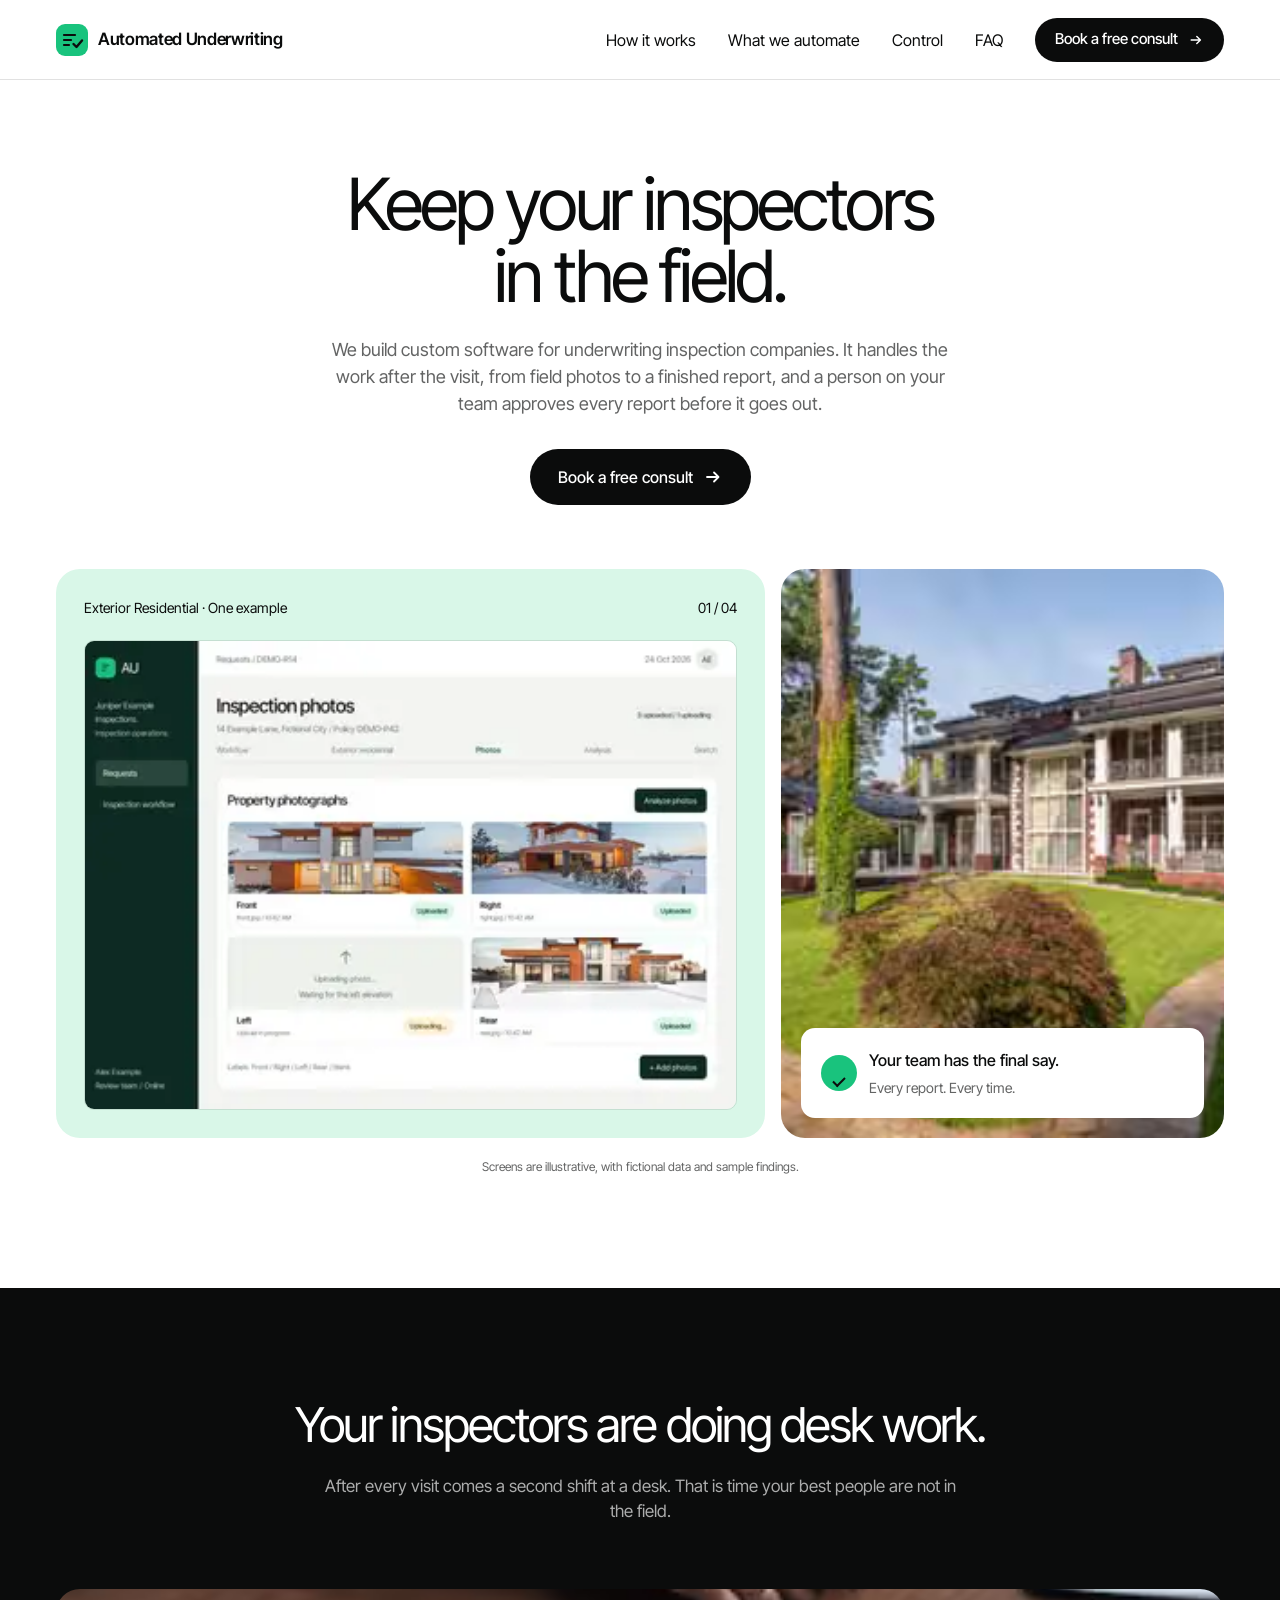
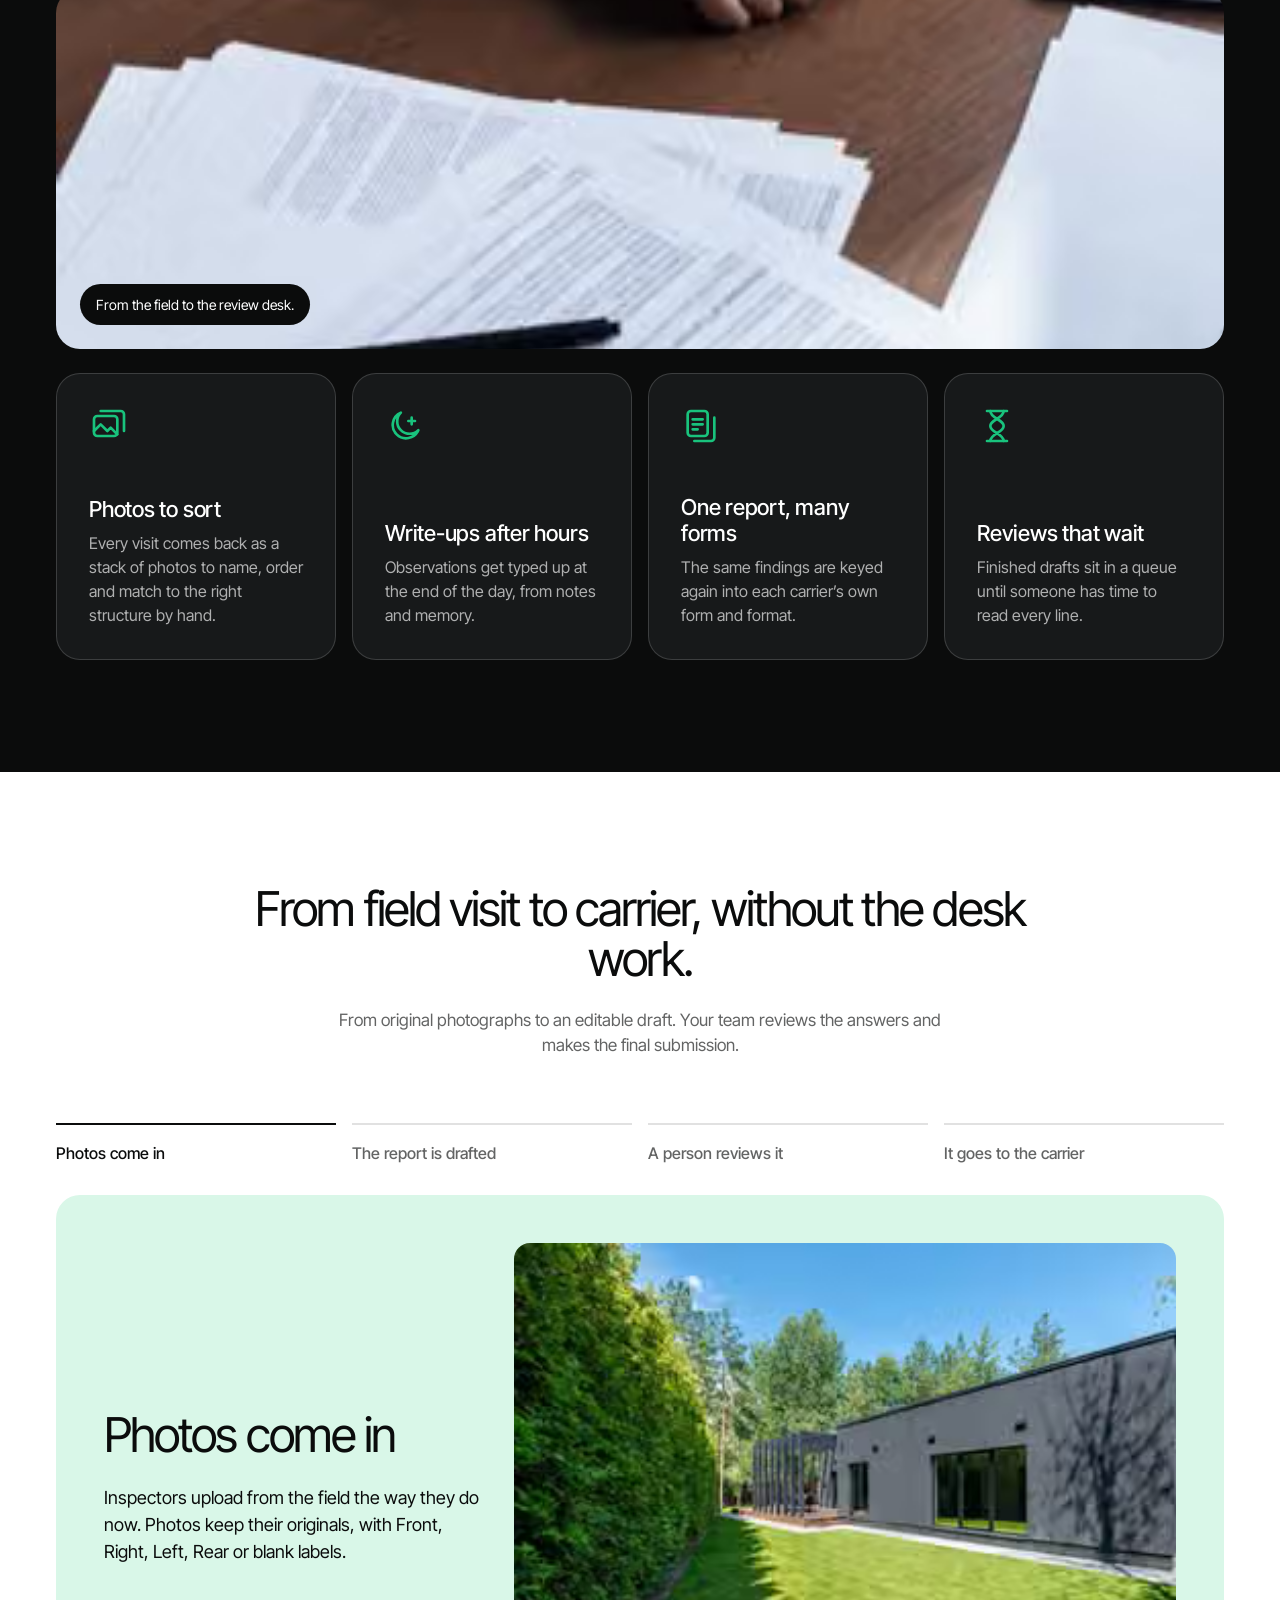
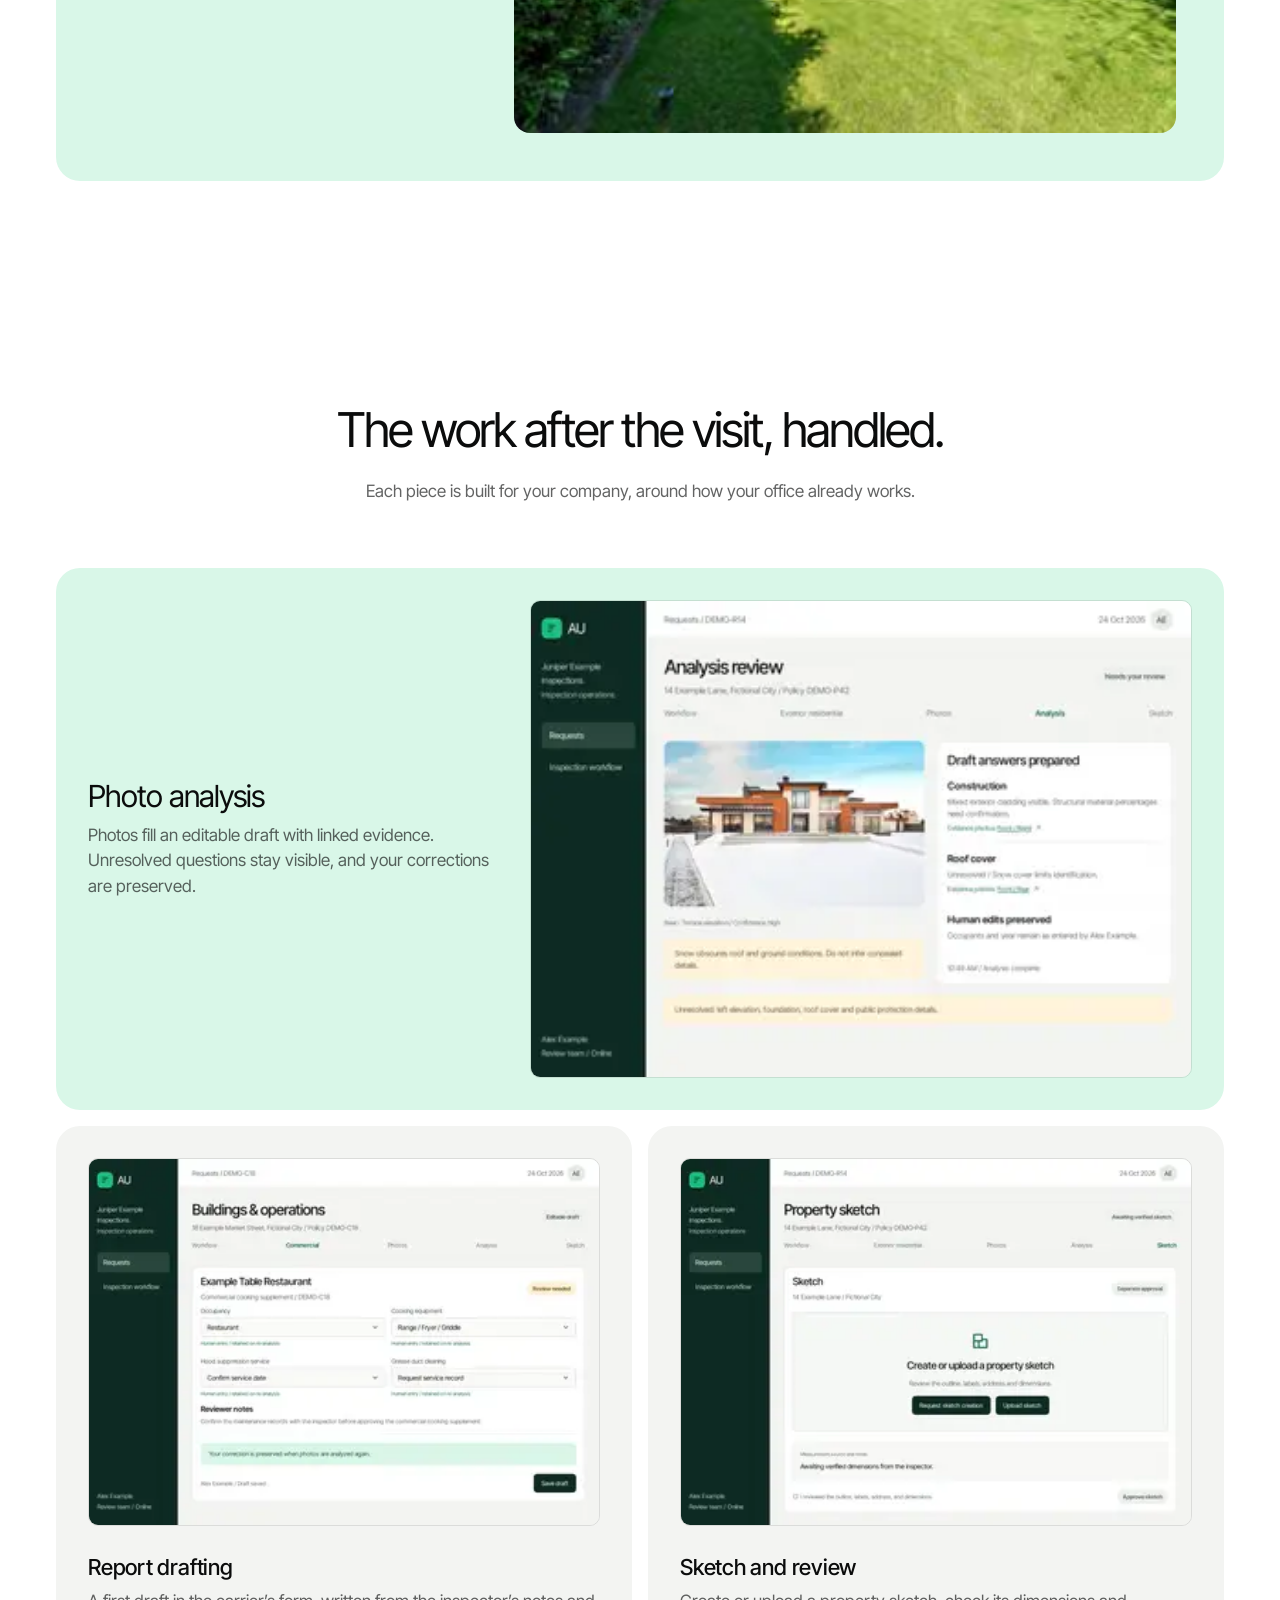
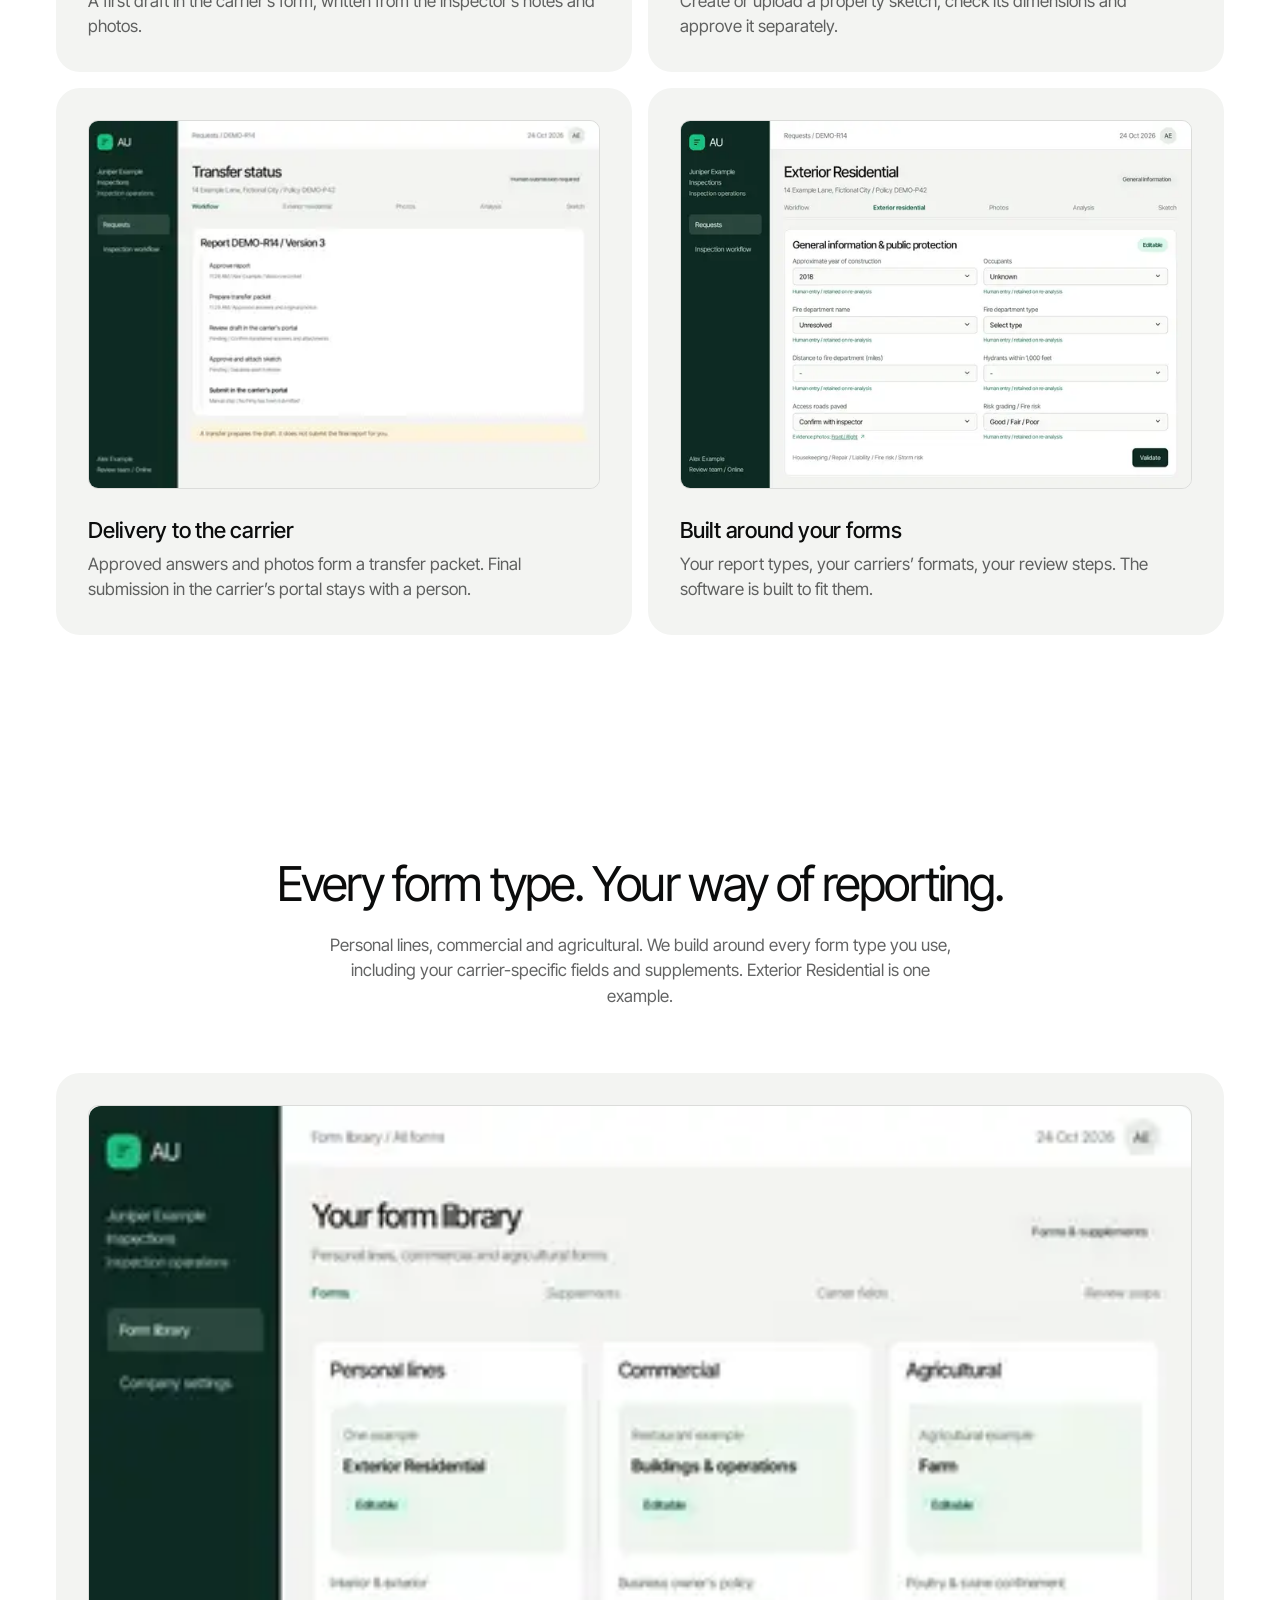
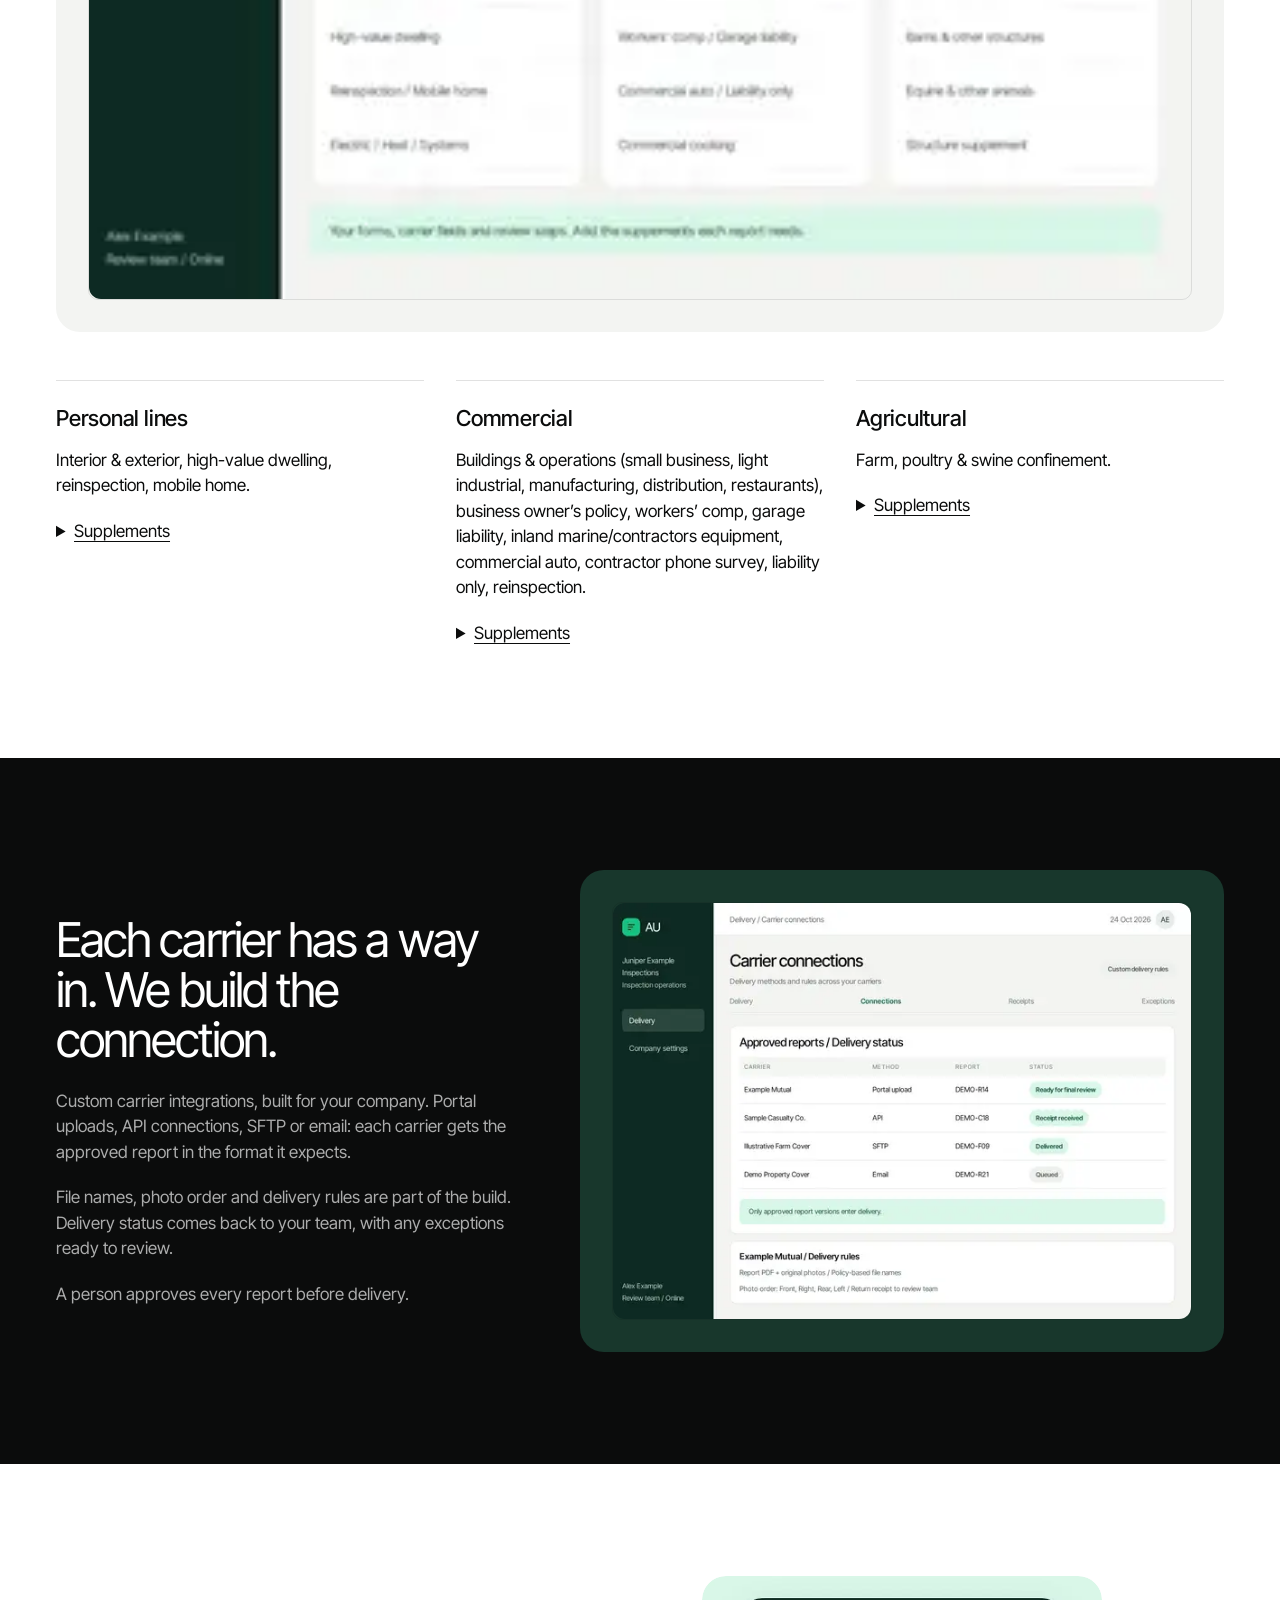
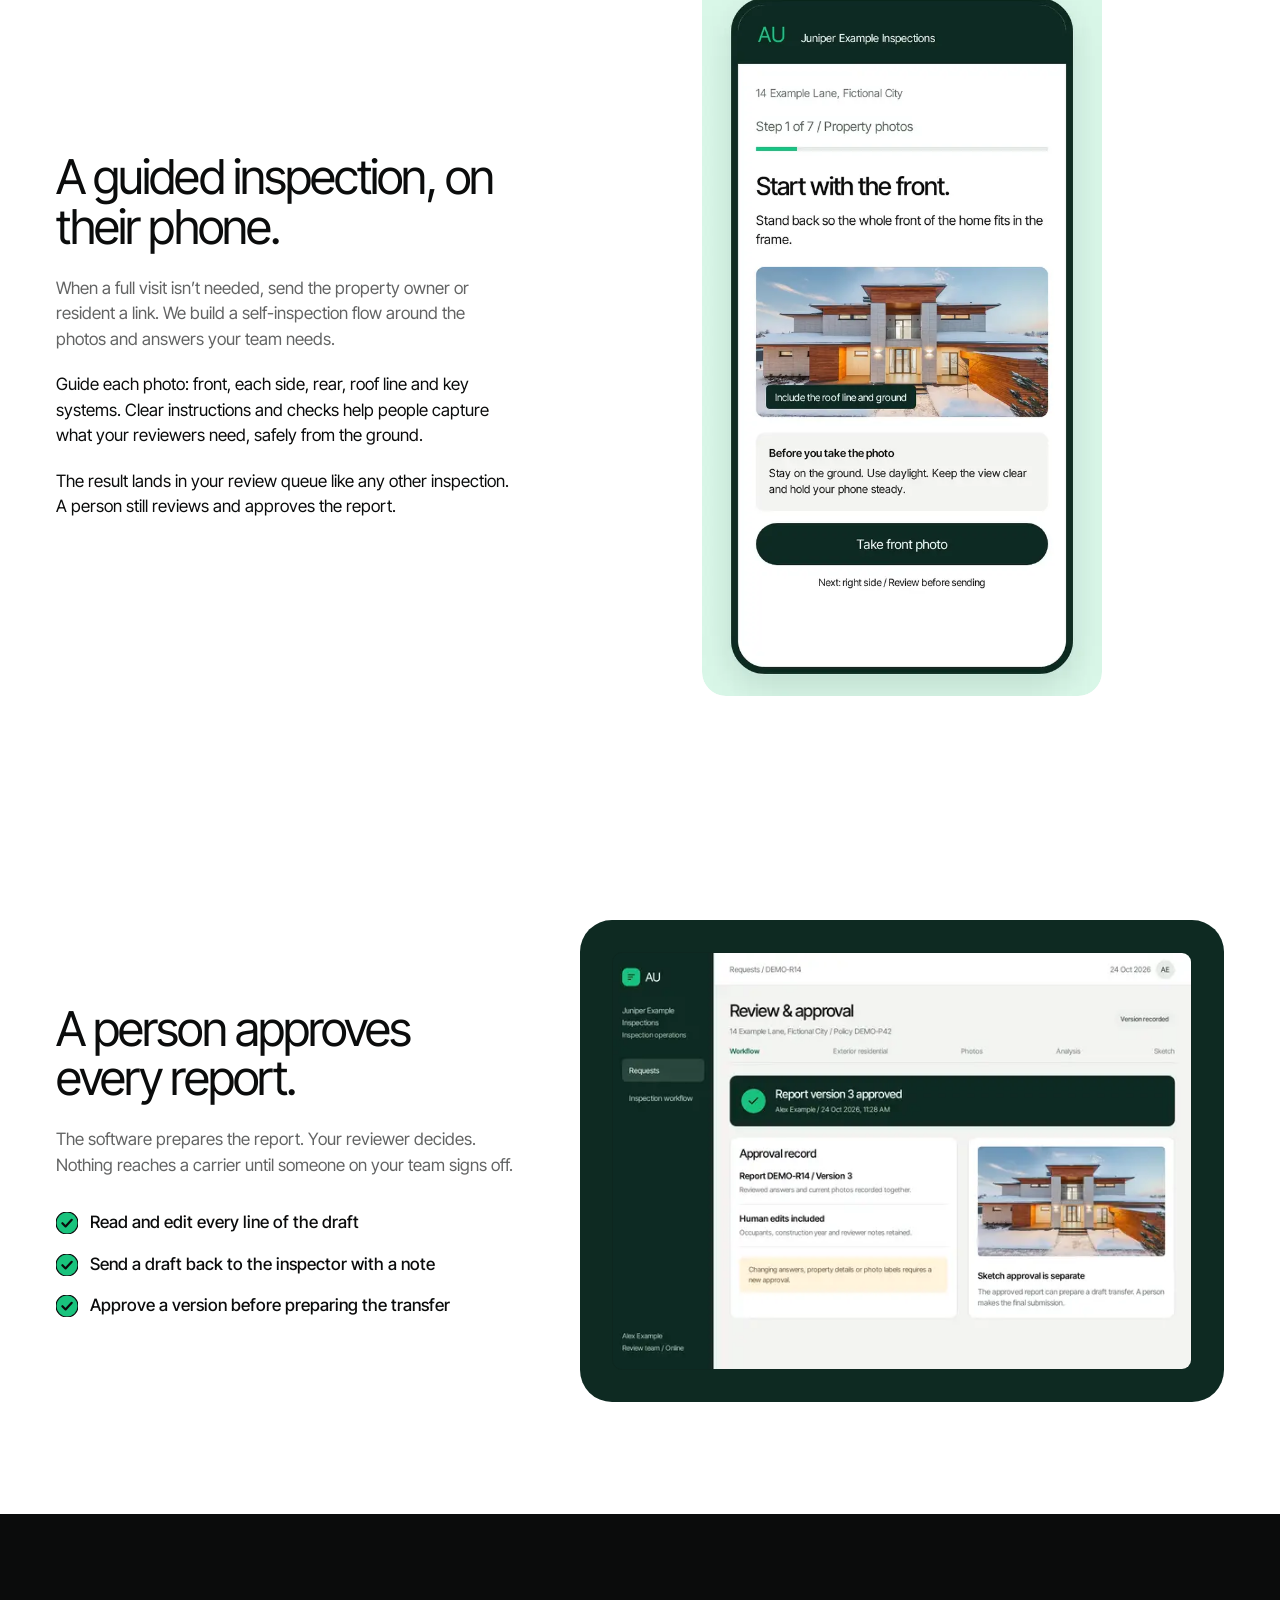
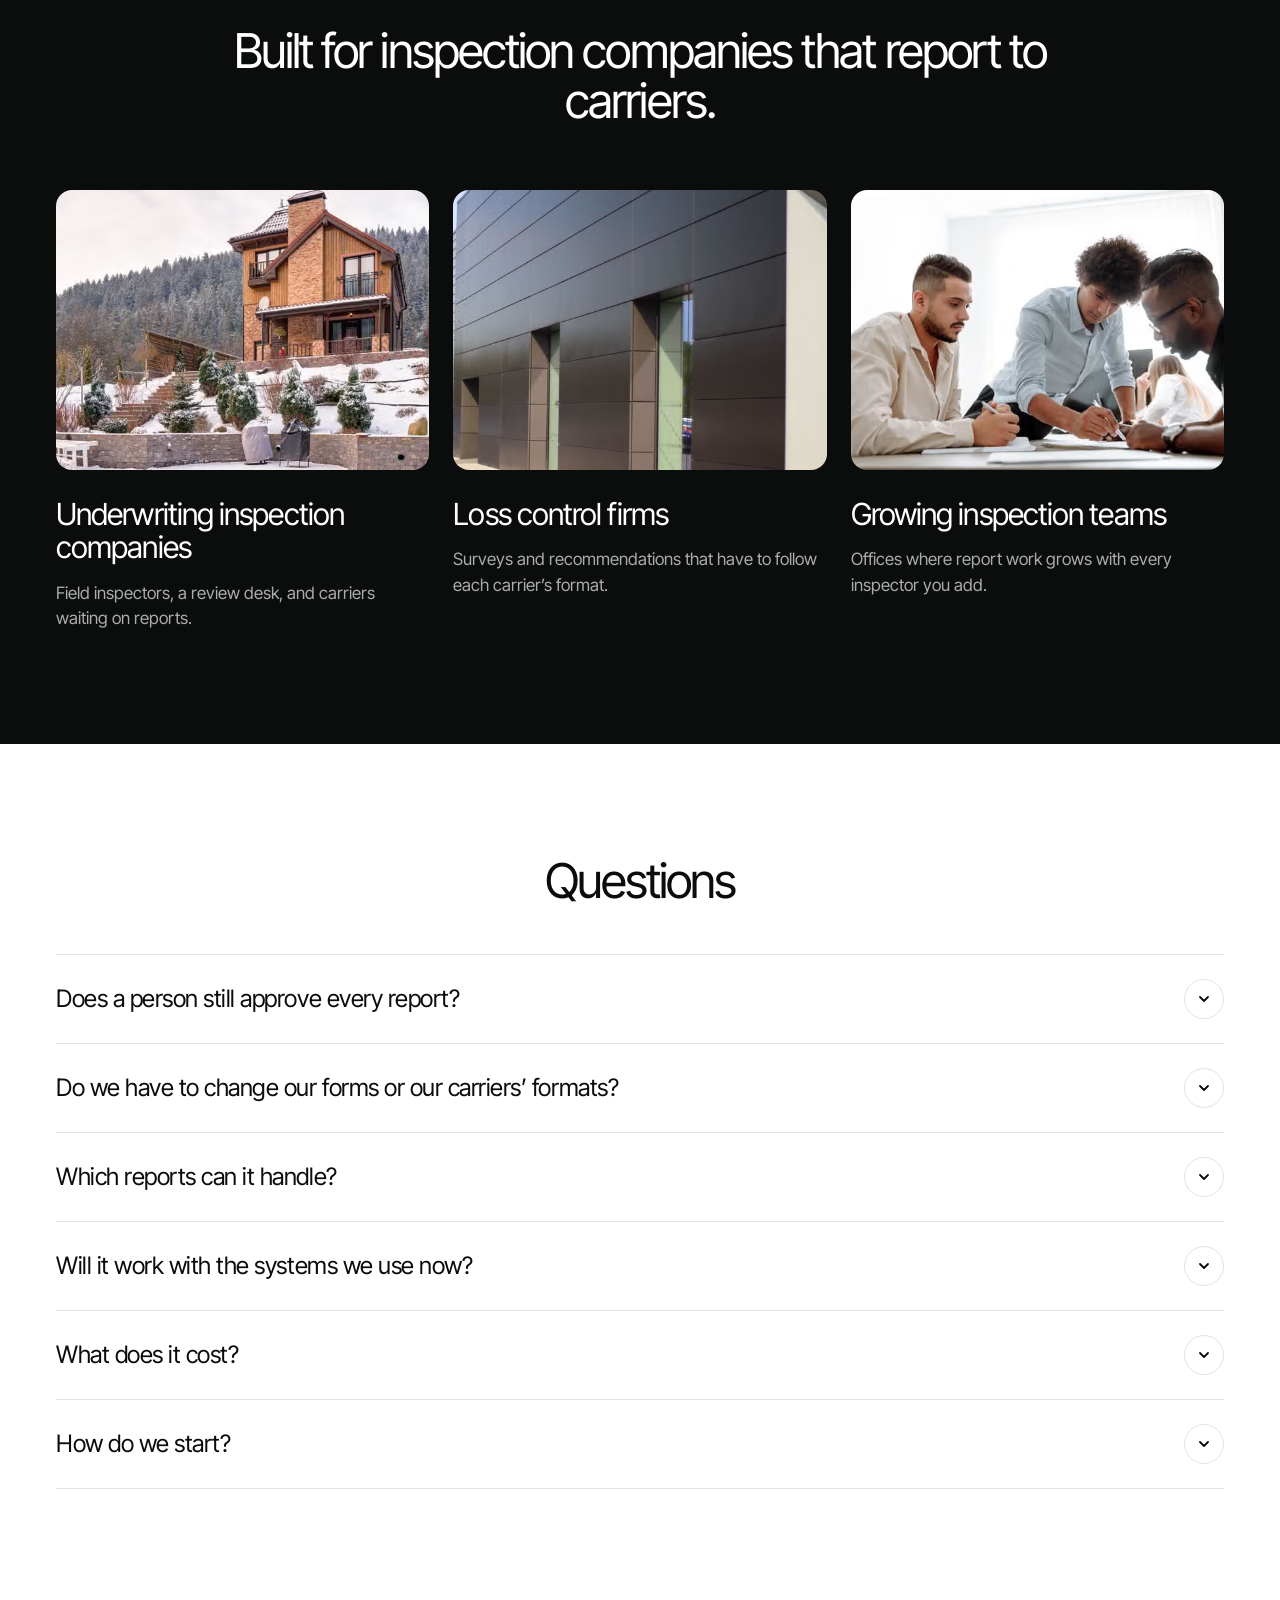
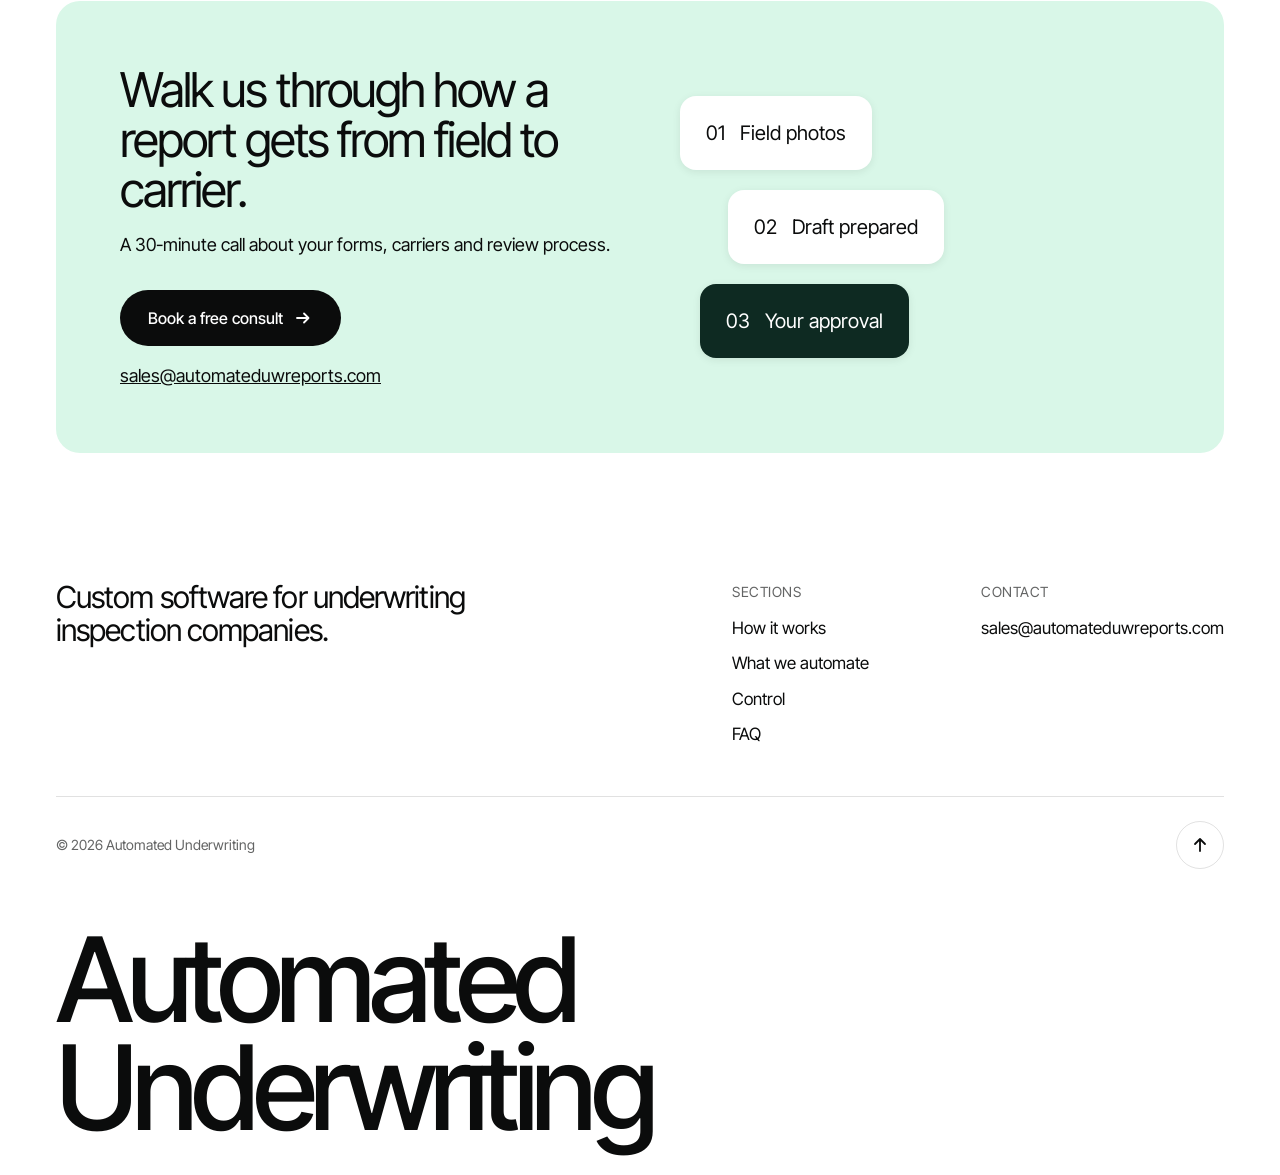
==== commit 65e5fcd8: "Publish landing page: carrier integrations, self-inspection, every form type, Book a free consult Bu" ====
--- a/index.html
+++ b/index.html
@@ -22,14 +22,14 @@
 <a class="skip" href="#main">Skip to content</a>
 <header class="site-header" id="top">
   <div class="wrap">
-    <a class="brand" href="#top" aria-label="Automated Underwriting, back to top"><svg class="mark " viewBox="0 0 32 32" aria-hidden="true"><rect width="32" height="32" rx="9" fill="#19C37D"/><path d="M8 11h11M8 16h7M8 21h5" stroke="#0B0C0C" stroke-width="2.2" stroke-linecap="round"/><path d="m17.5 20 3 3 5.5-6.5" fill="none" stroke="#0B0C0C" stroke-width="2.4" stroke-linecap="round" stroke-linejoin="round"/></svg><span>Automated Underwriting</span></a>
+    <a class="brand" href="/" aria-label="Automated Underwriting, back to top"><svg class="mark " viewBox="0 0 32 32" aria-hidden="true"><rect width="32" height="32" rx="9" fill="#19C37D"/><path d="M8 11h11M8 16h7M8 21h5" stroke="#0B0C0C" stroke-width="2.2" stroke-linecap="round"/><path d="m17.5 20 3 3 5.5-6.5" fill="none" stroke="#0B0C0C" stroke-width="2.4" stroke-linecap="round" stroke-linejoin="round"/></svg><span>Automated Underwriting</span></a>
     <button class="menu-btn" type="button" aria-expanded="false" aria-controls="site-nav" aria-label="Menu"><span></span><span></span></button>
     <nav class="site-nav" id="site-nav" aria-label="Main">
-      <a href="#how">How it works</a>
-      <a href="#automated">What we automate</a>
-      <a href="#control">Control</a>
-      <a href="#faq">FAQ</a>
-      <a class="btn btn-small" href="mailto:sales@automateduwreports.com?subject=Automated%20Underwriting"><span>Email us</span><svg class="btn-arrow" viewBox="0 0 20 20" aria-hidden="true"><path d="M4 10h11m-4-4.5L15.5 10 11 14.5" fill="none" stroke="currentColor" stroke-width="1.8" stroke-linecap="round" stroke-linejoin="round"/></svg></a>
+      <a href="/#how">How it works</a>
+      <a href="/#automated">What we automate</a>
+      <a href="/#control">Control</a>
+      <a href="/#faq">FAQ</a>
+      <a class="btn btn-small" data-primary-cta href="/book/"><span>Book a free consult</span><svg class="btn-arrow" viewBox="0 0 20 20" aria-hidden="true"><path d="M4 10h11m-4-4.5L15.5 10 11 14.5" fill="none" stroke="currentColor" stroke-width="1.8" stroke-linecap="round" stroke-linejoin="round"/></svg></a>
     </nav>
   </div>
 </header>
@@ -38,11 +38,11 @@
   <div class="hero-text">
     <h1 id="hero-title" class="rise">Keep your inspectors in the field.</h1>
     <p class="lead rise d1">We build custom software for underwriting inspection companies. It handles the work after the visit, from field photos to a finished report, and a person on your team approves every report before it goes out.</p>
-    <div class="actions rise d2"><a class="btn " href="mailto:sales@automateduwreports.com?subject=Automated%20Underwriting"><span>Email us</span><svg class="btn-arrow" viewBox="0 0 20 20" aria-hidden="true"><path d="M4 10h11m-4-4.5L15.5 10 11 14.5" fill="none" stroke="currentColor" stroke-width="1.8" stroke-linecap="round" stroke-linejoin="round"/></svg></a></div>
+    <div class="actions rise d2"><a class="btn " data-primary-cta href="/book/"><span>Book a free consult</span><svg class="btn-arrow" viewBox="0 0 20 20" aria-hidden="true"><path d="M4 10h11m-4-4.5L15.5 10 11 14.5" fill="none" stroke="currentColor" stroke-width="1.8" stroke-linecap="round" stroke-linejoin="round"/></svg></a></div>
   </div>
   <div class="hero-showcase rise d3">
-    <div class="hero-product"><div class="visual-label"><span>From field visit to final report</span><span>01 / 04</span></div><picture class="product-screen "><source type="image/webp" srcset="assets/intake-360.webp 360w, assets/intake-640.webp 640w, assets/intake-800.webp 800w, assets/intake-1200.webp 1200w, assets/intake-1600.webp 1600w, assets/intake-2000.webp 2000w" sizes="(max-width: 767px) calc(100vw - 80px), (max-width: 1023px) calc(100vw - 168px), (max-width: 1439px) calc(61.54vw - 135px), 752px"><img src="assets/intake-640.png" srcset="assets/intake-360.png 360w, assets/intake-640.png 640w, assets/intake-800.png 800w, assets/intake-1200.png 1200w, assets/intake-1600.png 1600w, assets/intake-2000.png 2000w" sizes="(max-width: 767px) calc(100vw - 80px), (max-width: 1023px) calc(100vw - 168px), (max-width: 1439px) calc(61.54vw - 135px), 752px" alt="Fictional photo intake screen: Front, Right and Rear uploaded; Left uploading." width="1000" height="720" loading="eager" decoding="async" fetchpriority="high"></picture></div>
-    <div class="hero-property"><picture class="photo "><source type="image/avif" srcset="assets/hero-360.avif 360w, assets/hero-640.avif 640w, assets/hero-960.avif 960w" sizes="(max-width: 767px) calc(100vw - 48px), (max-width: 1023px) 0px, (max-width: 1439px) calc(38.46vw - 49px), 505px"><source type="image/webp" srcset="assets/hero-360.webp 360w, assets/hero-640.webp 640w, assets/hero-960.webp 960w" sizes="(max-width: 767px) calc(100vw - 48px), (max-width: 1023px) 0px, (max-width: 1439px) calc(38.46vw - 49px), 505px"><img src="assets/hero-640.jpg" srcset="assets/hero-360.jpg 360w, assets/hero-640.jpg 640w, assets/hero-960.jpg 960w" sizes="(max-width: 767px) calc(100vw - 48px), (max-width: 1023px) 0px, (max-width: 1439px) calc(38.46vw - 49px), 505px" alt="Residential house surrounded by a well-kept garden." width="960" height="640" loading="lazy" decoding="async"></picture><div class="hero-note"><span class="approval-dot">✓</span><div><strong>Your team has the final say.</strong><p>Every report. Every time.</p></div></div></div>
+    <div class="hero-product"><div class="visual-label"><span>Exterior Residential · One example</span><span>01 / 04</span></div><picture class="product-screen "><source type="image/webp" srcset="assets/intake-360.webp 360w, assets/intake-640.webp 640w, assets/intake-800.webp 800w, assets/intake-1200.webp 1200w, assets/intake-1600.webp 1600w, assets/intake-2000.webp 2000w" sizes="(max-width: 767px) calc(100vw - 80px), (max-width: 1023px) calc(100vw - 168px), (max-width: 1439px) calc(61.54vw - 135px), 752px"><img src="assets/intake-640.png" srcset="assets/intake-360.png 360w, assets/intake-640.png 640w, assets/intake-800.png 800w, assets/intake-1200.png 1200w, assets/intake-1600.png 1600w, assets/intake-2000.png 2000w" sizes="(max-width: 767px) calc(100vw - 80px), (max-width: 1023px) calc(100vw - 168px), (max-width: 1439px) calc(61.54vw - 135px), 752px" alt="Fictional photo intake screen: Front, Right and Rear uploaded; Left uploading." width="1000" height="720" loading="eager" decoding="async" fetchpriority="high"></picture></div>
+    <div class="hero-property"><picture class="photo "><source media="(max-width: 767px)" type="image/avif" srcset="assets/hero-360.avif 360w, assets/hero-640.avif 640w" sizes="(max-width: 767px) calc(100vw - 48px), (max-width: 1023px) 0px, (max-width: 1439px) calc(38.46vw - 49px), 505px"><source media="(max-width: 767px)" type="image/webp" srcset="assets/hero-360.webp 360w, assets/hero-640.webp 640w" sizes="(max-width: 767px) calc(100vw - 48px), (max-width: 1023px) 0px, (max-width: 1439px) calc(38.46vw - 49px), 505px"><source type="image/avif" srcset="assets/hero-360.avif 360w, assets/hero-640.avif 640w, assets/hero-960.avif 960w" sizes="(max-width: 767px) calc(100vw - 48px), (max-width: 1023px) 0px, (max-width: 1439px) calc(38.46vw - 49px), 505px"><source type="image/webp" srcset="assets/hero-360.webp 360w, assets/hero-640.webp 640w, assets/hero-960.webp 960w" sizes="(max-width: 767px) calc(100vw - 48px), (max-width: 1023px) 0px, (max-width: 1439px) calc(38.46vw - 49px), 505px"><img src="assets/hero-640.jpg" srcset="assets/hero-360.jpg 360w, assets/hero-640.jpg 640w, assets/hero-960.jpg 960w" sizes="(max-width: 767px) calc(100vw - 48px), (max-width: 1023px) 0px, (max-width: 1439px) calc(38.46vw - 49px), 505px" alt="Residential house surrounded by a well-kept garden." width="960" height="640" loading="lazy" decoding="async"></picture><div class="hero-note"><span class="approval-dot">✓</span><div><strong>Your team has the final say.</strong><p>Every report. Every time.</p></div></div></div>
   </div>
   <p class="imagery-note">Screens are illustrative, with fictional data and sample findings.</p>
 </div></section>
@@ -52,7 +52,7 @@
     <h2 id="problem-title">Your inspectors are doing desk work.</h2>
     <p class="lead">After every visit comes a second shift at a desk. That is time your best people are not in the field.</p>
   </div>
-  <div class="problem-photo reveal"><picture class="photo "><source type="image/avif" srcset="assets/desk-360.avif 360w, assets/desk-640.avif 640w, assets/desk-960.avif 960w, assets/desk-1440.avif 1440w" sizes="(max-width: 767px) calc(100vw - 48px), (max-width: 1439px) calc(100vw - 112px), 1328px"><source type="image/webp" srcset="assets/desk-360.webp 360w, assets/desk-640.webp 640w, assets/desk-960.webp 960w, assets/desk-1440.webp 1440w" sizes="(max-width: 767px) calc(100vw - 48px), (max-width: 1439px) calc(100vw - 112px), 1328px"><img src="assets/desk-640.jpg" srcset="assets/desk-360.jpg 360w, assets/desk-640.jpg 640w, assets/desk-960.jpg 960w, assets/desk-1440.jpg 1440w" sizes="(max-width: 767px) calc(100vw - 48px), (max-width: 1439px) calc(100vw - 112px), 1328px" alt="Reviewer looking over printed documents at a desk." width="960" height="640" loading="lazy" decoding="async"></picture><p>From the field to the review desk.</p></div>
+  <div class="problem-photo reveal"><picture class="photo "><source media="(max-width: 767px)" type="image/avif" srcset="assets/desk-360.avif 360w, assets/desk-640.avif 640w" sizes="(max-width: 767px) calc(100vw - 48px), (max-width: 1439px) calc(100vw - 112px), 1328px"><source media="(max-width: 767px)" type="image/webp" srcset="assets/desk-360.webp 360w, assets/desk-640.webp 640w" sizes="(max-width: 767px) calc(100vw - 48px), (max-width: 1439px) calc(100vw - 112px), 1328px"><source type="image/avif" srcset="assets/desk-360.avif 360w, assets/desk-640.avif 640w, assets/desk-960.avif 960w, assets/desk-1440.avif 1440w" sizes="(max-width: 767px) calc(100vw - 48px), (max-width: 1439px) calc(100vw - 112px), 1328px"><source type="image/webp" srcset="assets/desk-360.webp 360w, assets/desk-640.webp 640w, assets/desk-960.webp 960w, assets/desk-1440.webp 1440w" sizes="(max-width: 767px) calc(100vw - 48px), (max-width: 1439px) calc(100vw - 112px), 1328px"><img src="assets/desk-640.jpg" srcset="assets/desk-360.jpg 360w, assets/desk-640.jpg 640w, assets/desk-960.jpg 960w, assets/desk-1440.jpg 1440w" sizes="(max-width: 767px) calc(100vw - 48px), (max-width: 1439px) calc(100vw - 112px), 1328px" alt="Reviewer looking over printed documents at a desk." width="960" height="640" loading="lazy" decoding="async"></picture><p>From the field to the review desk.</p></div>
   <ul class="problem-cards" aria-label="Where the time goes">
     <li class="reveal" style="--d:0s"><svg class="icon" viewBox="0 0 24 24" aria-hidden="true" fill="none" stroke="currentColor" stroke-width="1.6" stroke-linecap="round" stroke-linejoin="round"><rect x="3" y="6" width="14" height="12" rx="2"/><path d="M7 3h12a2 2 0 0 1 2 2v10"/><path d="m3 15 4-4 4 4 2-2 4 4"/></svg><h3>Photos to sort</h3><p>Every visit comes back as a stack of photos to name, order and match to the right structure by hand.</p></li>
     <li class="reveal" style="--d:0.08s"><svg class="icon" viewBox="0 0 24 24" aria-hidden="true" fill="none" stroke="currentColor" stroke-width="1.6" stroke-linecap="round" stroke-linejoin="round"><path d="M20 14.5A8 8 0 1 1 9.5 4a6.5 6.5 0 0 0 10.5 10.5Z"/><path d="M14 9h4M16 7v4"/></svg><h3>Write-ups after hours</h3><p>Observations get typed up at the end of the day, from notes and memory.</p></li>
@@ -75,7 +75,7 @@
     </div>
     <div class="step-panel" role="tabpanel" id="panel-photos" aria-labelledby="tab-photos">
       <div class="step-text"><h3>Photos come in</h3><p>Inspectors upload from the field the way they do now. Photos keep their originals, with Front, Right, Left, Rear or blank labels.</p></div>
-      <div class="step-mock"><picture class="photo "><source type="image/avif" srcset="assets/field-360.avif 360w, assets/field-640.avif 640w, assets/field-960.avif 960w" sizes="(max-width: 767px) calc(100vw - 88px), (max-width: 1023px) calc(63.64vw - 132px), (max-width: 1439px) calc(63.64vw - 153px), 760px"><source type="image/webp" srcset="assets/field-360.webp 360w, assets/field-640.webp 640w, assets/field-960.webp 960w" sizes="(max-width: 767px) calc(100vw - 88px), (max-width: 1023px) calc(63.64vw - 132px), (max-width: 1439px) calc(63.64vw - 153px), 760px"><img src="assets/field-640.jpg" srcset="assets/field-360.jpg 360w, assets/field-640.jpg 640w, assets/field-960.jpg 960w" sizes="(max-width: 767px) calc(100vw - 88px), (max-width: 1023px) calc(63.64vw - 132px), (max-width: 1439px) calc(63.64vw - 153px), 760px" alt="Residential property exterior beside a garden." width="960" height="640" loading="lazy" decoding="async"></picture></div>
+      <div class="step-mock"><picture class="photo "><source media="(max-width: 767px)" type="image/avif" srcset="assets/field-360.avif 360w, assets/field-640.avif 640w" sizes="(max-width: 767px) calc(100vw - 88px), (max-width: 1023px) calc(63.64vw - 132px), (max-width: 1439px) calc(63.64vw - 153px), 760px"><source media="(max-width: 767px)" type="image/webp" srcset="assets/field-360.webp 360w, assets/field-640.webp 640w" sizes="(max-width: 767px) calc(100vw - 88px), (max-width: 1023px) calc(63.64vw - 132px), (max-width: 1439px) calc(63.64vw - 153px), 760px"><source type="image/avif" srcset="assets/field-360.avif 360w, assets/field-640.avif 640w, assets/field-960.avif 960w" sizes="(max-width: 767px) calc(100vw - 88px), (max-width: 1023px) calc(63.64vw - 132px), (max-width: 1439px) calc(63.64vw - 153px), 760px"><source type="image/webp" srcset="assets/field-360.webp 360w, assets/field-640.webp 640w, assets/field-960.webp 960w" sizes="(max-width: 767px) calc(100vw - 88px), (max-width: 1023px) calc(63.64vw - 132px), (max-width: 1439px) calc(63.64vw - 153px), 760px"><img src="assets/field-640.jpg" srcset="assets/field-360.jpg 360w, assets/field-640.jpg 640w, assets/field-960.jpg 960w" sizes="(max-width: 767px) calc(100vw - 88px), (max-width: 1023px) calc(63.64vw - 132px), (max-width: 1439px) calc(63.64vw - 153px), 760px" alt="Residential property exterior beside a garden." width="960" height="640" loading="lazy" decoding="async"></picture></div>
     </div>
     <div class="step-panel" role="tabpanel" id="panel-draft" aria-labelledby="tab-draft" data-hidden>
       <div class="step-text"><h3>The report is drafted</h3><p>Notes and photos become a first draft in the carrier’s own form, with each photo placed where it belongs.</p></div>
@@ -83,7 +83,7 @@
     </div>
     <div class="step-panel" role="tabpanel" id="panel-review" aria-labelledby="tab-review" data-hidden>
       <div class="step-text"><h3>A person reviews it</h3><p>Your reviewer reads the draft, edits anything and approves it. Nothing goes out without that sign-off.</p></div>
-      <div class="step-mock"><picture class="photo "><source type="image/avif" srcset="assets/reviewer-360.avif 360w, assets/reviewer-640.avif 640w, assets/reviewer-960.avif 960w" sizes="(max-width: 767px) calc(100vw - 88px), (max-width: 1023px) calc(63.64vw - 132px), (max-width: 1439px) calc(63.64vw - 153px), 760px"><source type="image/webp" srcset="assets/reviewer-360.webp 360w, assets/reviewer-640.webp 640w, assets/reviewer-960.webp 960w" sizes="(max-width: 767px) calc(100vw - 88px), (max-width: 1023px) calc(63.64vw - 132px), (max-width: 1439px) calc(63.64vw - 153px), 760px"><img src="assets/reviewer-640.jpg" srcset="assets/reviewer-360.jpg 360w, assets/reviewer-640.jpg 640w, assets/reviewer-960.jpg 960w" sizes="(max-width: 767px) calc(100vw - 88px), (max-width: 1023px) calc(63.64vw - 132px), (max-width: 1439px) calc(63.64vw - 153px), 760px" alt="Office reviewer examining information on computer screens." width="960" height="640" loading="lazy" decoding="async"></picture></div>
+      <div class="step-mock"><picture class="photo "><source media="(max-width: 767px)" type="image/avif" srcset="assets/reviewer-360.avif 360w, assets/reviewer-640.avif 640w" sizes="(max-width: 767px) calc(100vw - 88px), (max-width: 1023px) calc(63.64vw - 132px), (max-width: 1439px) calc(63.64vw - 153px), 760px"><source media="(max-width: 767px)" type="image/webp" srcset="assets/reviewer-360.webp 360w, assets/reviewer-640.webp 640w" sizes="(max-width: 767px) calc(100vw - 88px), (max-width: 1023px) calc(63.64vw - 132px), (max-width: 1439px) calc(63.64vw - 153px), 760px"><source type="image/avif" srcset="assets/reviewer-360.avif 360w, assets/reviewer-640.avif 640w, assets/reviewer-960.avif 960w" sizes="(max-width: 767px) calc(100vw - 88px), (max-width: 1023px) calc(63.64vw - 132px), (max-width: 1439px) calc(63.64vw - 153px), 760px"><source type="image/webp" srcset="assets/reviewer-360.webp 360w, assets/reviewer-640.webp 640w, assets/reviewer-960.webp 960w" sizes="(max-width: 767px) calc(100vw - 88px), (max-width: 1023px) calc(63.64vw - 132px), (max-width: 1439px) calc(63.64vw - 153px), 760px"><img src="assets/reviewer-640.jpg" srcset="assets/reviewer-360.jpg 360w, assets/reviewer-640.jpg 640w, assets/reviewer-960.jpg 960w" sizes="(max-width: 767px) calc(100vw - 88px), (max-width: 1023px) calc(63.64vw - 132px), (max-width: 1439px) calc(63.64vw - 153px), 760px" alt="Office reviewer examining information on computer screens." width="960" height="640" loading="lazy" decoding="async"></picture></div>
     </div>
     <div class="step-panel" role="tabpanel" id="panel-deliver" aria-labelledby="tab-deliver" data-hidden>
       <div class="step-text"><h3>It goes to the carrier</h3><p>Approved answers and photos prepare a draft in the carrier’s portal. Your team checks it and makes the final submission.</p></div>
@@ -106,6 +106,22 @@
   </ul>
 </div></section>
 
+<section class="form-library" id="forms" aria-labelledby="forms-title"><div class="wrap">
+  <div class="intro reveal"><h2 id="forms-title">Every form type. Your way of reporting.</h2><p class="lead">Personal lines, commercial and agricultural. We build around every form type you use, including your carrier-specific fields and supplements. Exterior Residential is one example.</p></div>
+  <div class="feature-visual reveal"><picture class="product-screen "><source type="image/webp" srcset="assets/form-library-360.webp 360w, assets/form-library-640.webp 640w, assets/form-library-800.webp 800w, assets/form-library-1200.webp 1200w, assets/form-library-1600.webp 1600w, assets/form-library-2000.webp 2000w" sizes="(max-width: 767px) calc(100vw - 48px), (max-width: 1439px) calc(100vw - 112px), 1328px"><img src="assets/form-library-640.png" srcset="assets/form-library-360.png 360w, assets/form-library-640.png 640w, assets/form-library-800.png 800w, assets/form-library-1200.png 1200w, assets/form-library-1600.png 1600w, assets/form-library-2000.png 2000w" sizes="(max-width: 767px) calc(100vw - 48px), (max-width: 1439px) calc(100vw - 112px), 1328px" alt="Fictional form library with personal lines, commercial and agricultural report types." width="1000" height="720" loading="lazy" decoding="async"></picture></div>
+  <div class="form-families"><article><h3>Personal lines</h3><p>Interior & exterior, high-value dwelling, reinspection, mobile home.</p><details><summary>Supplements</summary><p>Electric/heat/systems, woodstove/solid fuel, bed & breakfast, daycare, reconstruction cost valuation.</p></details></article><article><h3>Commercial</h3><p>Buildings & operations (small business, light industrial, manufacturing, distribution, restaurants), business owner’s policy, workers’ comp, garage liability, inland marine/contractors equipment, commercial auto, contractor phone survey, liability only, reinspection.</p><details><summary>Supplements</summary><p>Commercial cooking, commercial valuation, environmental exposure.</p></details></article><article><h3>Agricultural</h3><p>Farm, poultry & swine confinement.</p><details><summary>Supplements</summary><p>Barns & other structures, equine & other animals.</p></details></article></div>
+</div></section>
+
+<section class="dark integrations" id="integrations" aria-labelledby="integrations-title"><div class="wrap feature-layout">
+  <div><h2 id="integrations-title">Each carrier has a way in. We build the connection.</h2><p class="lead">Custom carrier integrations, built for your company. Portal uploads, API connections, SFTP or email: each carrier gets the approved report in the format it expects.</p><p>File names, photo order and delivery rules are part of the build. Delivery status comes back to your team, with any exceptions ready to review.</p><p>A person approves every report before delivery.</p></div>
+  <div class="feature-visual"><picture class="product-screen "><source type="image/webp" srcset="assets/integrations-360.webp 360w, assets/integrations-640.webp 640w, assets/integrations-800.webp 800w, assets/integrations-1200.webp 1200w, assets/integrations-1600.webp 1600w, assets/integrations-2000.webp 2000w" sizes="(max-width: 767px) calc(100vw - 88px), (max-width: 1023px) calc(50vw - 144px), (max-width: 1439px) calc(58.33vw - 167px), 674px"><img src="assets/integrations-640.png" srcset="assets/integrations-360.png 360w, assets/integrations-640.png 640w, assets/integrations-800.png 800w, assets/integrations-1200.png 1200w, assets/integrations-1600.png 1600w, assets/integrations-2000.png 2000w" sizes="(max-width: 767px) calc(100vw - 88px), (max-width: 1023px) calc(50vw - 144px), (max-width: 1439px) calc(58.33vw - 167px), 674px" alt="Fictional carrier connections showing portal upload, API, SFTP and email delivery statuses." width="1000" height="720" loading="lazy" decoding="async"></picture></div>
+</div></section>
+
+<section class="self-inspection" id="self-inspection" aria-labelledby="self-title"><div class="wrap feature-layout">
+  <div><h2 id="self-title">A guided inspection, on their phone.</h2><p class="lead">When a full visit isn’t needed, send the property owner or resident a link. We build a self-inspection flow around the photos and answers your team needs.</p><p>Guide each photo: front, each side, rear, roof line and key systems. Clear instructions and checks help people capture what your reviewers need, safely from the ground.</p><p>The result lands in your review queue like any other inspection. A person still reviews and approves the report.</p></div>
+  <div class="feature-visual phone-visual"><picture class="product-screen "><source type="image/webp" srcset="assets/self-inspection-360.webp 360w, assets/self-inspection-640.webp 640w, assets/self-inspection-800.webp 800w" sizes="(max-width: 767px) calc(100vw - 88px), (max-width: 1023px) calc(50vw - 144px), (max-width: 1439px) calc(58.33vw - 167px), 674px"><img src="assets/self-inspection-640.png" srcset="assets/self-inspection-360.png 360w, assets/self-inspection-640.png 640w, assets/self-inspection-800.png 800w" sizes="(max-width: 767px) calc(100vw - 88px), (max-width: 1023px) calc(50vw - 144px), (max-width: 1439px) calc(58.33vw - 167px), 674px" alt="Fictional phone screen guiding a resident to photograph the front of 14 Example Lane." width="400" height="720" loading="lazy" decoding="async"></picture></div>
+</div></section>
+
 <section class="control" id="control" aria-labelledby="control-title"><div class="wrap">
   <div class="control-text reveal">
     <h2 id="control-title">A person approves every report.</h2>
@@ -124,9 +140,9 @@
     <h2 id="who-title">Built for inspection companies that report to carriers.</h2>
   </div>
   <ul class="audience-cols">
-    <li class="reveal" style="--d:0s"><picture class="photo "><source type="image/avif" srcset="assets/inspector-360.avif 360w, assets/inspector-640.avif 640w, assets/inspector-960.avif 960w" sizes="(max-width: 767px) calc(100vw - 48px), (max-width: 1439px) calc(33.33vw - 53px), 427px"><source type="image/webp" srcset="assets/inspector-360.webp 360w, assets/inspector-640.webp 640w, assets/inspector-960.webp 960w" sizes="(max-width: 767px) calc(100vw - 48px), (max-width: 1439px) calc(33.33vw - 53px), 427px"><img src="assets/inspector-640.jpg" srcset="assets/inspector-360.jpg 360w, assets/inspector-640.jpg 640w, assets/inspector-960.jpg 960w" sizes="(max-width: 767px) calc(100vw - 48px), (max-width: 1439px) calc(33.33vw - 53px), 427px" alt="Residential house beside mature trees." width="960" height="640" loading="lazy" decoding="async"></picture><h3>Underwriting inspection companies</h3><p>Field inspectors, a review desk, and carriers waiting on reports.</p></li>
-    <li class="reveal" style="--d:0.08s"><picture class="photo "><source type="image/avif" srcset="assets/commercial-360.avif 360w, assets/commercial-640.avif 640w, assets/commercial-960.avif 960w" sizes="(max-width: 767px) calc(100vw - 48px), (max-width: 1439px) calc(33.33vw - 53px), 427px"><source type="image/webp" srcset="assets/commercial-360.webp 360w, assets/commercial-640.webp 640w, assets/commercial-960.webp 960w" sizes="(max-width: 767px) calc(100vw - 48px), (max-width: 1439px) calc(33.33vw - 53px), 427px"><img src="assets/commercial-640.jpg" srcset="assets/commercial-360.jpg 360w, assets/commercial-640.jpg 640w, assets/commercial-960.jpg 960w" sizes="(max-width: 767px) calc(100vw - 48px), (max-width: 1439px) calc(33.33vw - 53px), 427px" alt="Modern commercial building facade." width="960" height="640" loading="lazy" decoding="async"></picture><h3>Loss control firms</h3><p>Surveys and recommendations that have to follow each carrier’s format.</p></li>
-    <li class="reveal" style="--d:0.16s"><picture class="photo "><source type="image/avif" srcset="assets/team-360.avif 360w, assets/team-640.avif 640w, assets/team-960.avif 960w" sizes="(max-width: 767px) calc(100vw - 48px), (max-width: 1439px) calc(33.33vw - 53px), 427px"><source type="image/webp" srcset="assets/team-360.webp 360w, assets/team-640.webp 640w, assets/team-960.webp 960w" sizes="(max-width: 767px) calc(100vw - 48px), (max-width: 1439px) calc(33.33vw - 53px), 427px"><img src="assets/team-640.jpg" srcset="assets/team-360.jpg 360w, assets/team-640.jpg 640w, assets/team-960.jpg 960w" sizes="(max-width: 767px) calc(100vw - 48px), (max-width: 1439px) calc(33.33vw - 53px), 427px" alt="Small office team reviewing notes together at a table." width="960" height="640" loading="lazy" decoding="async"></picture><h3>Growing inspection teams</h3><p>Offices where report work grows with every inspector you add.</p></li>
+    <li class="reveal" style="--d:0s"><picture class="photo "><source media="(max-width: 767px)" type="image/avif" srcset="assets/inspector-360.avif 360w, assets/inspector-640.avif 640w" sizes="(max-width: 767px) calc(100vw - 48px), (max-width: 1439px) calc(33.33vw - 53px), 427px"><source media="(max-width: 767px)" type="image/webp" srcset="assets/inspector-360.webp 360w, assets/inspector-640.webp 640w" sizes="(max-width: 767px) calc(100vw - 48px), (max-width: 1439px) calc(33.33vw - 53px), 427px"><source type="image/avif" srcset="assets/inspector-360.avif 360w, assets/inspector-640.avif 640w, assets/inspector-960.avif 960w" sizes="(max-width: 767px) calc(100vw - 48px), (max-width: 1439px) calc(33.33vw - 53px), 427px"><source type="image/webp" srcset="assets/inspector-360.webp 360w, assets/inspector-640.webp 640w, assets/inspector-960.webp 960w" sizes="(max-width: 767px) calc(100vw - 48px), (max-width: 1439px) calc(33.33vw - 53px), 427px"><img src="assets/inspector-640.jpg" srcset="assets/inspector-360.jpg 360w, assets/inspector-640.jpg 640w, assets/inspector-960.jpg 960w" sizes="(max-width: 767px) calc(100vw - 48px), (max-width: 1439px) calc(33.33vw - 53px), 427px" alt="Residential house beside mature trees." width="960" height="640" loading="lazy" decoding="async"></picture><h3>Underwriting inspection companies</h3><p>Field inspectors, a review desk, and carriers waiting on reports.</p></li>
+    <li class="reveal" style="--d:0.08s"><picture class="photo "><source media="(max-width: 767px)" type="image/avif" srcset="assets/commercial-360.avif 360w, assets/commercial-640.avif 640w" sizes="(max-width: 767px) calc(100vw - 48px), (max-width: 1439px) calc(33.33vw - 53px), 427px"><source media="(max-width: 767px)" type="image/webp" srcset="assets/commercial-360.webp 360w, assets/commercial-640.webp 640w" sizes="(max-width: 767px) calc(100vw - 48px), (max-width: 1439px) calc(33.33vw - 53px), 427px"><source type="image/avif" srcset="assets/commercial-360.avif 360w, assets/commercial-640.avif 640w, assets/commercial-960.avif 960w" sizes="(max-width: 767px) calc(100vw - 48px), (max-width: 1439px) calc(33.33vw - 53px), 427px"><source type="image/webp" srcset="assets/commercial-360.webp 360w, assets/commercial-640.webp 640w, assets/commercial-960.webp 960w" sizes="(max-width: 767px) calc(100vw - 48px), (max-width: 1439px) calc(33.33vw - 53px), 427px"><img src="assets/commercial-640.jpg" srcset="assets/commercial-360.jpg 360w, assets/commercial-640.jpg 640w, assets/commercial-960.jpg 960w" sizes="(max-width: 767px) calc(100vw - 48px), (max-width: 1439px) calc(33.33vw - 53px), 427px" alt="Modern commercial building facade." width="960" height="640" loading="lazy" decoding="async"></picture><h3>Loss control firms</h3><p>Surveys and recommendations that have to follow each carrier’s format.</p></li>
+    <li class="reveal" style="--d:0.16s"><picture class="photo "><source media="(max-width: 767px)" type="image/avif" srcset="assets/team-360.avif 360w, assets/team-640.avif 640w" sizes="(max-width: 767px) calc(100vw - 48px), (max-width: 1439px) calc(33.33vw - 53px), 427px"><source media="(max-width: 767px)" type="image/webp" srcset="assets/team-360.webp 360w, assets/team-640.webp 640w" sizes="(max-width: 767px) calc(100vw - 48px), (max-width: 1439px) calc(33.33vw - 53px), 427px"><source type="image/avif" srcset="assets/team-360.avif 360w, assets/team-640.avif 640w, assets/team-960.avif 960w" sizes="(max-width: 767px) calc(100vw - 48px), (max-width: 1439px) calc(33.33vw - 53px), 427px"><source type="image/webp" srcset="assets/team-360.webp 360w, assets/team-640.webp 640w, assets/team-960.webp 960w" sizes="(max-width: 767px) calc(100vw - 48px), (max-width: 1439px) calc(33.33vw - 53px), 427px"><img src="assets/team-640.jpg" srcset="assets/team-360.jpg 360w, assets/team-640.jpg 640w, assets/team-960.jpg 960w" sizes="(max-width: 767px) calc(100vw - 48px), (max-width: 1439px) calc(33.33vw - 53px), 427px" alt="Small office team reviewing notes together at a table." width="960" height="640" loading="lazy" decoding="async"></picture><h3>Growing inspection teams</h3><p>Offices where report work grows with every inspector you add.</p></li>
   </ul>
 </div></section>
 
@@ -135,10 +151,10 @@
   <div class="faq-list reveal">
     <details><summary><span>Does a person still approve every report?</span><span class="faq-toggle" aria-hidden="true"><svg viewBox="0 0 20 20"><path d="m6 8 4 4 4-4" fill="none" stroke="currentColor" stroke-width="1.8" stroke-linecap="round" stroke-linejoin="round"/></svg></span></summary><p>Yes. The software prepares the report and your reviewer decides. Every draft can be edited or sent back, and nothing reaches a carrier until someone on your team approves it.</p></details>
     <details><summary><span>Do we have to change our forms or our carriers’ formats?</span><span class="faq-toggle" aria-hidden="true"><svg viewBox="0 0 20 20"><path d="m6 8 4 4 4-4" fill="none" stroke="currentColor" stroke-width="1.8" stroke-linecap="round" stroke-linejoin="round"/></svg></span></summary><p>No. We build the software around the forms and formats you already deliver, including each carrier’s own.</p></details>
-    <details><summary><span>Which reports can it handle?</span><span class="faq-toggle" aria-hidden="true"><svg viewBox="0 0 20 20"><path d="m6 8 4 4 4-4" fill="none" stroke="currentColor" stroke-width="1.8" stroke-linecap="round" stroke-linejoin="round"/></svg></span></summary><p>We start with the report types that take your office the most time after the visit, then add others. Simple exterior reports and more involved inspections are both in scope.</p></details>
+    <details><summary><span>Which reports can it handle?</span><span class="faq-toggle" aria-hidden="true"><svg viewBox="0 0 20 20"><path d="m6 8 4 4 4-4" fill="none" stroke="currentColor" stroke-width="1.8" stroke-linecap="round" stroke-linejoin="round"/></svg></span></summary><p>We start with the report types that take your office the most time after the visit, then add others. Personal lines, commercial and agricultural forms, with their supplements, are all in scope.</p></details>
     <details><summary><span>Will it work with the systems we use now?</span><span class="faq-toggle" aria-hidden="true"><svg viewBox="0 0 20 20"><path d="m6 8 4 4 4-4" fill="none" stroke="currentColor" stroke-width="1.8" stroke-linecap="round" stroke-linejoin="round"/></svg></span></summary><p>We build around them. The first conversation is about how a report moves through your office today, so what we propose fits it.</p></details>
     <details><summary><span>What does it cost?</span><span class="faq-toggle" aria-hidden="true"><svg viewBox="0 0 20 20"><path d="m6 8 4 4 4-4" fill="none" stroke="currentColor" stroke-width="1.8" stroke-linecap="round" stroke-linejoin="round"/></svg></span></summary><p>It depends on what we build for you. We talk pricing once we understand your process.</p></details>
-    <details><summary><span>How do we start?</span><span class="faq-toggle" aria-hidden="true"><svg viewBox="0 0 20 20"><path d="m6 8 4 4 4-4" fill="none" stroke="currentColor" stroke-width="1.8" stroke-linecap="round" stroke-linejoin="round"/></svg></span></summary><p>Email <a href="mailto:sales@automateduwreports.com?subject=Automated%20Underwriting">sales@automateduwreports.com</a> and walk us through how a report gets from the field to the carrier at your company.</p></details>
+    <details><summary><span>How do we start?</span><span class="faq-toggle" aria-hidden="true"><svg viewBox="0 0 20 20"><path d="m6 8 4 4 4-4" fill="none" stroke="currentColor" stroke-width="1.8" stroke-linecap="round" stroke-linejoin="round"/></svg></span></summary><p><a data-primary-cta href="/book/">Book a free consult</a> to walk through your reports and carrier requirements. Prefer email? <a href="mailto:sales@automateduwreports.com?subject=Automated%20Underwriting">sales@automateduwreports.com</a>.</p></details>
   </div>
 </div></section>
 
@@ -146,8 +162,8 @@
   <div class="cta-card reveal">
     <div class="cta-text">
       <h2 id="cta-title">Walk us through how a report gets from field to carrier.</h2>
-      <p>Fifteen minutes is enough to see where the time goes.</p>
-      <a class="btn btn-email" href="mailto:sales@automateduwreports.com?subject=Automated%20Underwriting"><span class="label-long">Email sales@automateduwreports.com</span><span class="label-short">Email us</span><svg class="btn-arrow" viewBox="0 0 20 20" aria-hidden="true"><path d="M4 10h11m-4-4.5L15.5 10 11 14.5" fill="none" stroke="currentColor" stroke-width="1.8" stroke-linecap="round" stroke-linejoin="round"/></svg></a>
+      <p>A 30-minute call about your forms, carriers and review process.</p>
+      <a class="btn " data-primary-cta href="/book/"><span>Book a free consult</span><svg class="btn-arrow" viewBox="0 0 20 20" aria-hidden="true"><path d="M4 10h11m-4-4.5L15.5 10 11 14.5" fill="none" stroke="currentColor" stroke-width="1.8" stroke-linecap="round" stroke-linejoin="round"/></svg></a><p><a href="mailto:sales@automateduwreports.com">sales@automateduwreports.com</a></p>
     </div>
     <div class="cta-chips" aria-hidden="true"><div class="brand-flow"><span>01 &nbsp; Field photos</span><span>02 &nbsp; Draft prepared</span><span>03 &nbsp; Your approval</span></div></div>
   </div>
@@ -158,7 +174,7 @@
     <div class="foot-top">
       <p class="foot-tagline">Custom software for underwriting inspection companies.</p>
       <nav class="foot-cols" aria-label="Footer">
-        <div><p class="foot-title">Sections</p><a href="#how">How it works</a><a href="#automated">What we automate</a><a href="#control">Control</a><a href="#faq">FAQ</a></div>
+        <div><p class="foot-title">Sections</p><a href="/#how">How it works</a><a href="/#automated">What we automate</a><a href="/#control">Control</a><a href="/#faq">FAQ</a></div>
         <div><p class="foot-title">Contact</p><a href="mailto:sales@automateduwreports.com">sales@automateduwreports.com</a></div>
       </nav>
     </div>
--- a/styles.min.css
+++ b/styles.min.css
@@ -1 +1 @@
-.dark{background:var(--aur-night);color:var(--aur-on-night);}.dark p{color:var(--aur-on-night-muted);}.intro{text-align:center;max-width:var(--aur-measure-head);margin:0 auto var(--aur-section-inner);}.problem-cards{display:grid;grid-template-columns:repeat(4,1fr);gap:var(--aur-gutter);}.problem-cards li{background:var(--aur-night-2);border:1px solid var(--aur-line-night);border-radius:var(--aur-r-lg);padding:var(--aur-s-5);min-height:280px;display:flex;flex-direction:column;}.problem-cards .icon{width:40px;height:40px;color:var(--aur-signal);margin-bottom:auto;}.problem-cards h3{margin-top:var(--aur-s-6);}.problem-cards p{margin-top:var(--aur-s-2);font-size:1rem;}.step-tabs{display:grid;grid-template-columns:repeat(4,1fr);gap:var(--aur-gutter);margin-bottom:var(--aur-s-4);}.step-tab{appearance:none;border:0;background:none;padding:0 0 6px;font:inherit;font-size:1rem;font-weight:500;color:var(--aur-ink-muted);text-align:left;cursor:pointer;transition:color .3s;}.step-tab[aria-selected="true"],.step-tab:hover{color:var(--aur-ink);}.step-tab .bar{display:block;height:2px;background:var(--aur-line);margin-bottom:var(--aur-s-3);overflow:hidden;}.step-tab .bar span{display:block;height:100%;width:0;background:var(--aur-ink);}.step-tab[aria-selected="true"] .bar span{width:100%;}.step-panel{display:grid;grid-template-columns:5fr 6fr;align-items:center;gap:var(--aur-s-6);min-height:560px;padding:var(--aur-s-7);border-radius:var(--aur-r-lg);background:var(--aur-signal-soft);}.step-panel[data-hidden]{display:none;}.step-panel h3{font-size:var(--aur-t-heading);font-weight:400;line-height:1.04;letter-spacing:-.04em;}.step-panel p{margin-top:var(--aur-s-4);font-size:1.125rem;color:var(--aur-ink);max-width:440px;}.step-mock{max-width:520px;justify-self:end;width:100%;}html:not(.js) .step-tabs{display:none;}html:not(.js) .step-panel[data-hidden]{display:grid;}html:not(.js) .step-panel + .step-panel{margin-top:var(--aur-gutter);}.bento{display:grid;grid-template-columns:repeat(3,1fr);gap:var(--aur-gutter);}.bento li{background:var(--aur-mist);border-radius:var(--aur-r-lg);padding:var(--aur-s-5);display:flex;flex-direction:column;justify-content:flex-end;min-height:260px;transition:transform .4s var(--aur-ease);}.bento li:hover{transform:translateY(-4px);}.bento p{margin-top:var(--aur-s-2);color:var(--aur-ink-muted);}.bento .icon{width:36px;height:36px;margin-bottom:auto;padding-bottom:var(--aur-s-5);box-sizing:content-box;color:#0B7A4C;}.bento .wide{grid-column:span 2;flex-direction:row;align-items:center;gap:var(--aur-s-5);background:var(--aur-signal-soft);}.bento .wide > div:last-child{flex:1;}.bento .wide h3{font-size:var(--aur-t-sub);font-weight:400;letter-spacing:-.03em;}.bento-mock{flex:0 0 52%;order:2;}.control{background:var(--aur-paper);}.ticks{margin-top:var(--aur-s-5);display:grid;gap:var(--aur-s-3);}.ticks li{display:flex;align-items:center;gap:12px;font-weight:500;}.ticks svg{width:22px;height:22px;flex:none;fill:var(--aur-signal);stroke:var(--aur-ink);}.control-mock{background:var(--aur-deep);border-radius:var(--aur-r-xl);padding:var(--aur-s-7) var(--aur-s-6);}.audience .intro{margin-bottom:var(--aur-s-7);}.audience-cols{display:grid;grid-template-columns:repeat(3,1fr);gap:var(--aur-gutter);border-top:1px solid var(--aur-line-night);}.audience-cols li{padding:var(--aur-s-5) var(--aur-s-5) 0 0;}.audience-cols h3{font-size:var(--aur-t-sub);font-weight:400;letter-spacing:-.03em;line-height:1.1;}.audience-cols p{margin-top:var(--aur-s-3);}.faq-list{max-width:var(--aur-max);border-top:1px solid var(--aur-line);}.faq details{border-bottom:1px solid var(--aur-line);}.faq summary{display:flex;align-items:center;justify-content:space-between;gap:var(--aur-s-4);padding:var(--aur-s-4) 0;cursor:pointer;list-style:none;font-size:1.5rem;letter-spacing:-.02em;line-height:1.25;}.faq summary::-webkit-details-marker{display:none;}.faq-toggle{flex:none;width:40px;height:40px;border:1px solid var(--aur-line);border-radius:50%;display:grid;place-items:center;transition:background-color .3s,color .3s,border-color .3s;}.faq-toggle svg{width:20px;height:20px;transition:transform .4s var(--aur-ease);}.faq summary:hover .faq-toggle{border-color:var(--aur-ink);}.faq details[open] .faq-toggle{background:var(--aur-ink);border-color:var(--aur-ink);color:var(--aur-paper);}.faq details[open] .faq-toggle svg{transform:rotate(180deg);}.faq details p{padding:0 0 var(--aur-s-5);max-width:760px;color:var(--aur-ink-muted);}.faq details p a{color:var(--aur-ink);}.faq .intro{margin-bottom:var(--aur-s-6);}.cta{padding-top:0;padding-bottom:var(--aur-s-7);}.cta-card{display:grid;grid-template-columns:1fr 1fr;align-items:center;gap:var(--aur-s-5);border-radius:var(--aur-r-lg);background:var(--aur-signal-soft);padding:var(--aur-s-7);min-height:360px;overflow:hidden;}.cta-text h2{max-width:620px;}.cta-text p{margin-top:var(--aur-s-3);font-size:1.125rem;}.site-footer{padding:var(--aur-s-7) 0 var(--aur-s-5);background:var(--aur-paper);overflow:hidden;}.foot-top{display:flex;justify-content:space-between;gap:var(--aur-s-6);padding-bottom:var(--aur-s-6);border-bottom:1px solid var(--aur-line);}.foot-tagline{font-size:var(--aur-t-sub);letter-spacing:-.03em;line-height:1.1;max-width:460px;}.foot-cols{display:flex;gap:var(--aur-s-8);}.foot-cols div{display:flex;flex-direction:column;gap:10px;}.foot-title{font-size:var(--aur-t-small);text-transform:uppercase;letter-spacing:.04em;color:var(--aur-ink-muted);margin-bottom:4px;}.foot-cols a{text-decoration:none;}.foot-cols a:hover{text-decoration:underline;text-underline-offset:3px;}.foot-bottom{display:flex;justify-content:space-between;align-items:center;padding:var(--aur-s-4) 0;}.copyright{font-size:var(--aur-t-small);color:var(--aur-ink-muted);}.to-top{width:48px;height:48px;border:1px solid var(--aur-line);border-radius:50%;display:grid;place-items:center;transition:background-color .3s,color .3s;}.to-top svg{width:20px;height:20px;}.to-top:hover{background:var(--aur-ink);color:var(--aur-paper);}.wordmark{font-size:clamp(2.75rem,9.2vw,8.75rem);line-height:.92;letter-spacing:-.055em;font-weight:500;margin-top:var(--aur-s-5);}@media (max-width:1023px){.problem-cards{grid-template-columns:repeat(2,1fr);}.step-panel{padding:var(--aur-s-6);gap:var(--aur-s-5);min-height:480px;}.bento{grid-template-columns:repeat(2,1fr);}.bento .wide{flex-direction:column-reverse;align-items:stretch;}.bento-mock{flex:none;max-width:440px;align-self:center;width:100%;}.cta-card{padding:var(--aur-s-6);}.foot-cols{gap:var(--aur-s-6);}}@media (max-width:767px){.problem-cards{display:flex;overflow-x:auto;scroll-snap-type:x mandatory;gap:12px;margin-left:calc(-1 * var(--aur-margin));margin-right:calc(-1 * var(--aur-margin));padding:0 var(--aur-margin) 8px;scroll-padding:0 var(--aur-margin);scrollbar-width:none;}.problem-cards::-webkit-scrollbar{display:none;}.problem-cards li{flex:0 0 82%;scroll-snap-align:start;}.problem-cards li{min-height:240px;padding:var(--aur-s-4);}.step-tabs{grid-template-columns:repeat(4,1fr);gap:8px;}.step-tab{font-size:0;padding:0;}.step-tab .bar{margin:0;height:3px;}.step-panel{grid-template-columns:1fr;gap:var(--aur-s-5);min-height:0;padding:var(--aur-s-5) var(--aur-s-4);}.step-mock{justify-self:center;}.bento{grid-template-columns:1fr;}.bento .wide{grid-column:auto;}.bento li{min-height:0;padding:var(--aur-s-4);}.control-mock{padding:var(--aur-s-5) var(--aur-s-4);border-radius:var(--aur-r-lg);}.audience-cols{grid-template-columns:1fr;border-top:0;gap:0;}.audience-cols li{border-top:1px solid var(--aur-line-night);padding:var(--aur-s-4) 0 var(--aur-s-5);}.faq summary{font-size:1.125rem;padding:20px 0;}.faq-toggle{width:36px;height:36px;}.cta-card{grid-template-columns:1fr;padding:var(--aur-s-5) var(--aur-s-4);min-height:0;}.cta-chips{display:none;}.foot-top{flex-direction:column;gap:var(--aur-s-5);}.foot-cols{flex-direction:column;gap:var(--aur-s-5);}}.problem-photo{position:relative;margin-bottom:24px;border-radius:24px;overflow:hidden;}.problem-photo img{height:360px;object-fit:cover;object-position:center 55%;}.problem-photo p{position:absolute;bottom:24px;left:24px;padding:10px 16px;background:var(--aur-night);color:white;border-radius:30px;font-size:.875rem;}.step-panel{grid-template-columns:4fr 7fr;gap:32px;padding:48px;}.step-mock{max-width:760px;}.bento .wide{grid-column:span 3;}.bento-mock{flex-basis:60%;}.bento li:not(.wide){grid-column:span 1;}.bento{grid-template-columns:repeat(4,1fr);}.bento .wide{grid-column:span 4;}.bento li:not(.wide){grid-column:span 2;}.control-mock{padding:32px;}.audience-cols{border:0;gap:24px;}.audience-cols li{padding:0;}.audience-cols .photo{margin-bottom:28px;border-radius:16px;overflow:hidden;}.audience-cols img{aspect-ratio:4/3;object-fit:cover;}@media (max-width:1023px){.step-panel{padding:32px;}.bento .wide{flex-direction:column-reverse;}.bento-mock{max-width:760px;}}@media (max-width:767px){.problem-photo img{height:280px;}.problem-photo p{left:16px;bottom:16px;font-size:.75rem;}.step-panel{grid-template-columns:1fr;padding:28px 20px;}.bento{grid-template-columns:1fr;}.bento .wide,.bento li:not(.wide){grid-column:auto;}.control-mock{padding:20px;}.audience-cols{gap:36px;}.audience-cols li{border:0;padding:0;}.audience-cols .photo{margin-bottom:20px;}}.step-mock > .photo{border-radius:16px;overflow:hidden;}.step-mock > .photo img{aspect-ratio:1.35;object-fit:cover;}main>section:not(.hero){contain:layout paint}@media(min-width:768px) and (prefers-reduced-motion:no-preference){.motion .reveal{opacity:0;transform:translateY(12px);transition:opacity .3s ease,transform .3s ease}.motion .reveal.in{opacity:1;transform:none}}@media(prefers-reduced-motion:reduce){.motion .reveal{opacity:1;transform:none}}
+.dark{background:var(--aur-night);color:var(--aur-on-night);}.dark p{color:var(--aur-on-night-muted);}.intro{text-align:center;max-width:var(--aur-measure-head);margin:0 auto var(--aur-section-inner);}.problem-cards{display:grid;grid-template-columns:repeat(4,1fr);gap:var(--aur-gutter);}.problem-cards li{background:var(--aur-night-2);border:1px solid var(--aur-line-night);border-radius:var(--aur-r-lg);padding:var(--aur-s-5);min-height:280px;display:flex;flex-direction:column;}.problem-cards .icon{width:40px;height:40px;color:var(--aur-signal);margin-bottom:auto;}.problem-cards h3{margin-top:var(--aur-s-6);}.problem-cards p{margin-top:var(--aur-s-2);font-size:1rem;}.step-tabs{display:grid;grid-template-columns:repeat(4,1fr);gap:var(--aur-gutter);margin-bottom:var(--aur-s-4);}.step-tab{appearance:none;border:0;background:none;padding:0 0 6px;font:inherit;font-size:1rem;font-weight:500;color:var(--aur-ink-muted);text-align:left;cursor:pointer;transition:color .3s;}.step-tab[aria-selected="true"],.step-tab:hover{color:var(--aur-ink);}.step-tab .bar{display:block;height:2px;background:var(--aur-line);margin-bottom:var(--aur-s-3);overflow:hidden;}.step-tab .bar span{display:block;height:100%;width:0;background:var(--aur-ink);}.step-tab[aria-selected="true"] .bar span{width:100%;}.step-panel{display:grid;grid-template-columns:5fr 6fr;align-items:center;gap:var(--aur-s-6);min-height:560px;padding:var(--aur-s-7);border-radius:var(--aur-r-lg);background:var(--aur-signal-soft);}.step-panel[data-hidden]{display:none;}.step-panel h3{font-size:var(--aur-t-heading);font-weight:400;line-height:1.04;letter-spacing:-.04em;}.step-panel p{margin-top:var(--aur-s-4);font-size:1.125rem;color:var(--aur-ink);max-width:440px;}.step-mock{max-width:520px;justify-self:end;width:100%;}html:not(.js) .step-tabs{display:none;}html:not(.js) .step-panel[data-hidden]{display:grid;}html:not(.js) .step-panel + .step-panel{margin-top:var(--aur-gutter);}.bento{display:grid;grid-template-columns:repeat(3,1fr);gap:var(--aur-gutter);}.bento li{background:var(--aur-mist);border-radius:var(--aur-r-lg);padding:var(--aur-s-5);display:flex;flex-direction:column;justify-content:flex-end;min-height:260px;transition:transform .4s var(--aur-ease);}.bento li:hover{transform:translateY(-4px);}.bento p{margin-top:var(--aur-s-2);color:var(--aur-ink-muted);}.bento .icon{width:36px;height:36px;margin-bottom:auto;padding-bottom:var(--aur-s-5);box-sizing:content-box;color:#0B7A4C;}.bento .wide{grid-column:span 2;flex-direction:row;align-items:center;gap:var(--aur-s-5);background:var(--aur-signal-soft);}.bento .wide > div:last-child{flex:1;}.bento .wide h3{font-size:var(--aur-t-sub);font-weight:400;letter-spacing:-.03em;}.bento-mock{flex:0 0 52%;order:2;}.control{background:var(--aur-paper);}.ticks{margin-top:var(--aur-s-5);display:grid;gap:var(--aur-s-3);}.ticks li{display:flex;align-items:center;gap:12px;font-weight:500;}.ticks svg{width:22px;height:22px;flex:none;fill:var(--aur-signal);stroke:var(--aur-ink);}.control-mock{background:var(--aur-deep);border-radius:var(--aur-r-xl);padding:var(--aur-s-7) var(--aur-s-6);}.audience .intro{margin-bottom:var(--aur-s-7);}.audience-cols{display:grid;grid-template-columns:repeat(3,1fr);gap:var(--aur-gutter);border-top:1px solid var(--aur-line-night);}.audience-cols li{padding:var(--aur-s-5) var(--aur-s-5) 0 0;}.audience-cols h3{font-size:var(--aur-t-sub);font-weight:400;letter-spacing:-.03em;line-height:1.1;}.audience-cols p{margin-top:var(--aur-s-3);}.faq-list{max-width:var(--aur-max);border-top:1px solid var(--aur-line);}.faq details{border-bottom:1px solid var(--aur-line);}.faq summary{display:flex;align-items:center;justify-content:space-between;gap:var(--aur-s-4);padding:var(--aur-s-4) 0;cursor:pointer;list-style:none;font-size:1.5rem;letter-spacing:-.02em;line-height:1.25;}.faq summary::-webkit-details-marker{display:none;}.faq-toggle{flex:none;width:40px;height:40px;border:1px solid var(--aur-line);border-radius:50%;display:grid;place-items:center;transition:background-color .3s,color .3s,border-color .3s;}.faq-toggle svg{width:20px;height:20px;transition:transform .4s var(--aur-ease);}.faq summary:hover .faq-toggle{border-color:var(--aur-ink);}.faq details[open] .faq-toggle{background:var(--aur-ink);border-color:var(--aur-ink);color:var(--aur-paper);}.faq details[open] .faq-toggle svg{transform:rotate(180deg);}.faq details p{padding:0 0 var(--aur-s-5);max-width:760px;color:var(--aur-ink-muted);}.faq details p a{color:var(--aur-ink);}.faq .intro{margin-bottom:var(--aur-s-6);}.cta{padding-top:0;padding-bottom:var(--aur-s-7);}.cta-card{display:grid;grid-template-columns:1fr 1fr;align-items:center;gap:var(--aur-s-5);border-radius:var(--aur-r-lg);background:var(--aur-signal-soft);padding:var(--aur-s-7);min-height:360px;overflow:hidden;}.cta-text h2{max-width:620px;}.cta-text p{margin-top:var(--aur-s-3);font-size:1.125rem;}.site-footer{padding:var(--aur-s-7) 0 var(--aur-s-5);background:var(--aur-paper);overflow:hidden;}.foot-top{display:flex;justify-content:space-between;gap:var(--aur-s-6);padding-bottom:var(--aur-s-6);border-bottom:1px solid var(--aur-line);}.foot-tagline{font-size:var(--aur-t-sub);letter-spacing:-.03em;line-height:1.1;max-width:460px;}.foot-cols{display:flex;gap:var(--aur-s-8);}.foot-cols div{display:flex;flex-direction:column;gap:10px;}.foot-title{font-size:var(--aur-t-small);text-transform:uppercase;letter-spacing:.04em;color:var(--aur-ink-muted);margin-bottom:4px;}.foot-cols a{text-decoration:none;}.foot-cols a:hover{text-decoration:underline;text-underline-offset:3px;}.foot-bottom{display:flex;justify-content:space-between;align-items:center;padding:var(--aur-s-4) 0;}.copyright{font-size:var(--aur-t-small);color:var(--aur-ink-muted);}.to-top{width:48px;height:48px;border:1px solid var(--aur-line);border-radius:50%;display:grid;place-items:center;transition:background-color .3s,color .3s;}.to-top svg{width:20px;height:20px;}.to-top:hover{background:var(--aur-ink);color:var(--aur-paper);}.wordmark{font-size:clamp(2.75rem,9.2vw,8.75rem);line-height:.92;letter-spacing:-.055em;font-weight:500;margin-top:var(--aur-s-5);}@media (max-width:1023px){.problem-cards{grid-template-columns:repeat(2,1fr);}.step-panel{padding:var(--aur-s-6);gap:var(--aur-s-5);min-height:480px;}.bento{grid-template-columns:repeat(2,1fr);}.bento .wide{flex-direction:column-reverse;align-items:stretch;}.bento-mock{flex:none;max-width:440px;align-self:center;width:100%;}.cta-card{padding:var(--aur-s-6);}.foot-cols{gap:var(--aur-s-6);}}@media (max-width:767px){.problem-cards{display:flex;overflow-x:auto;scroll-snap-type:x mandatory;gap:12px;margin-left:calc(-1 * var(--aur-margin));margin-right:calc(-1 * var(--aur-margin));padding:0 var(--aur-margin) 8px;scroll-padding:0 var(--aur-margin);scrollbar-width:none;}.problem-cards::-webkit-scrollbar{display:none;}.problem-cards li{flex:0 0 82%;scroll-snap-align:start;}.problem-cards li{min-height:240px;padding:var(--aur-s-4);}.step-tabs{grid-template-columns:repeat(4,1fr);gap:8px;}.step-tab{font-size:0;padding:0;}.step-tab .bar{margin:0;height:3px;}.step-panel{grid-template-columns:1fr;gap:var(--aur-s-5);min-height:0;padding:var(--aur-s-5) var(--aur-s-4);}.step-mock{justify-self:center;}.bento{grid-template-columns:1fr;}.bento .wide{grid-column:auto;}.bento li{min-height:0;padding:var(--aur-s-4);}.control-mock{padding:var(--aur-s-5) var(--aur-s-4);border-radius:var(--aur-r-lg);}.audience-cols{grid-template-columns:1fr;border-top:0;gap:0;}.audience-cols li{border-top:1px solid var(--aur-line-night);padding:var(--aur-s-4) 0 var(--aur-s-5);}.faq summary{font-size:1.125rem;padding:20px 0;}.faq-toggle{width:36px;height:36px;}.cta-card{grid-template-columns:1fr;padding:var(--aur-s-5) var(--aur-s-4);min-height:0;}.cta-chips{display:none;}.foot-top{flex-direction:column;gap:var(--aur-s-5);}.foot-cols{flex-direction:column;gap:var(--aur-s-5);}}.problem-photo{position:relative;margin-bottom:24px;border-radius:24px;overflow:hidden;}.problem-photo img{height:360px;object-fit:cover;object-position:center 55%;}.problem-photo p{position:absolute;bottom:24px;left:24px;padding:10px 16px;background:var(--aur-night);color:white;border-radius:30px;font-size:.875rem;}.step-panel{grid-template-columns:4fr 7fr;gap:32px;padding:48px;}.step-mock{max-width:760px;}.bento .wide{grid-column:span 3;}.bento-mock{flex-basis:60%;}.bento li:not(.wide){grid-column:span 1;}.bento{grid-template-columns:repeat(4,1fr);}.bento .wide{grid-column:span 4;}.bento li:not(.wide){grid-column:span 2;}.control-mock{padding:32px;}.audience-cols{border:0;gap:24px;}.audience-cols li{padding:0;}.audience-cols .photo{margin-bottom:28px;border-radius:16px;overflow:hidden;}.audience-cols img{aspect-ratio:4/3;object-fit:cover;}@media (max-width:1023px){.step-panel{padding:32px;}.bento .wide{flex-direction:column-reverse;}.bento-mock{max-width:760px;}}@media (max-width:767px){.problem-photo img{height:280px;}.problem-photo p{left:16px;bottom:16px;font-size:.75rem;}.step-panel{grid-template-columns:1fr;padding:28px 20px;}.bento{grid-template-columns:1fr;}.bento .wide,.bento li:not(.wide){grid-column:auto;}.control-mock{padding:20px;}.audience-cols{gap:36px;}.audience-cols li{border:0;padding:0;}.audience-cols .photo{margin-bottom:20px;}}.step-mock > .photo{border-radius:16px;overflow:hidden;}.step-mock > .photo img{aspect-ratio:1.35;object-fit:cover;}main>section:not(.hero){contain:layout paint}@media(min-width:768px) and (prefers-reduced-motion:no-preference){.motion .reveal{opacity:0;transform:translateY(12px);transition:opacity .3s ease,transform .3s ease}.motion .reveal.in{opacity:1;transform:none}}@media(prefers-reduced-motion:reduce){.motion .reveal{opacity:1;transform:none}}.feature-layout{display:grid;grid-template-columns:5fr 7fr;gap:64px;align-items:center}.feature-layout h2{margin-bottom:24px}.feature-layout p+p{margin-top:20px}.feature-visual{background:var(--aur-mist);padding:32px;border-radius:24px;overflow:hidden}.feature-visual img{display:block;width:100%;height:auto;border-radius:12px}.integrations .feature-visual{background:#18372c}.phone-visual{background:#d9f7e8}.form-families{display:grid;grid-template-columns:repeat(3,1fr);gap:32px;margin-top:48px}.form-families article{border-top:1px solid var(--aur-line);padding-top:24px}.form-families h3{margin-bottom:16px}.form-families summary{cursor:pointer;margin-top:20px;text-decoration:underline;text-underline-offset:4px}.form-families details p{margin-top:12px}@media(max-width:1023px){.feature-layout{gap:32px}}@media(max-width:767px){.feature-layout,.form-families{grid-template-columns:1fr}.feature-visual{padding:16px}.form-families{gap:28px;margin-top:32px}.feature-layout{gap:32px}}.phone-visual{max-width:400px;justify-self:center;width:100%;padding:0;background:transparent}.phone-visual .product-screen{border:0}.phone-visual img{border-radius:24px}
--- a/styles.min.css
+++ b/styles.min.css
@@ -1 +1 @@
-.dark{background:var(--aur-night);color:var(--aur-on-night);}.dark p{color:var(--aur-on-night-muted);}.intro{text-align:center;max-width:var(--aur-measure-head);margin:0 auto var(--aur-section-inner);}.problem-cards{display:grid;grid-template-columns:repeat(4,1fr);gap:var(--aur-gutter);}.problem-cards li{background:var(--aur-night-2);border:1px solid var(--aur-line-night);border-radius:var(--aur-r-lg);padding:var(--aur-s-5);min-height:280px;display:flex;flex-direction:column;}.problem-cards .icon{width:40px;height:40px;color:var(--aur-signal);margin-bottom:auto;}.problem-cards h3{margin-top:var(--aur-s-6);}.problem-cards p{margin-top:var(--aur-s-2);font-size:1rem;}.step-tabs{display:grid;grid-template-columns:repeat(4,1fr);gap:var(--aur-gutter);margin-bottom:var(--aur-s-4);}.step-tab{appearance:none;border:0;background:none;padding:0 0 6px;font:inherit;font-size:1rem;font-weight:500;color:var(--aur-ink-muted);text-align:left;cursor:pointer;transition:color .3s;}.step-tab[aria-selected="true"],.step-tab:hover{color:var(--aur-ink);}.step-tab .bar{display:block;height:2px;background:var(--aur-line);margin-bottom:var(--aur-s-3);overflow:hidden;}.step-tab .bar span{display:block;height:100%;width:0;background:var(--aur-ink);}.step-tab[aria-selected="true"] .bar span{width:100%;}.step-panel{display:grid;grid-template-columns:5fr 6fr;align-items:center;gap:var(--aur-s-6);min-height:560px;padding:var(--aur-s-7);border-radius:var(--aur-r-lg);background:var(--aur-signal-soft);}.step-panel[data-hidden]{display:none;}.step-panel h3{font-size:var(--aur-t-heading);font-weight:400;line-height:1.04;letter-spacing:-.04em;}.step-panel p{margin-top:var(--aur-s-4);font-size:1.125rem;color:var(--aur-ink);max-width:440px;}.step-mock{max-width:520px;justify-self:end;width:100%;}html:not(.js) .step-tabs{display:none;}html:not(.js) .step-panel[data-hidden]{display:grid;}html:not(.js) .step-panel + .step-panel{margin-top:var(--aur-gutter);}.bento{display:grid;grid-template-columns:repeat(3,1fr);gap:var(--aur-gutter);}.bento li{background:var(--aur-mist);border-radius:var(--aur-r-lg);padding:var(--aur-s-5);display:flex;flex-direction:column;justify-content:flex-end;min-height:260px;transition:transform .4s var(--aur-ease);}.bento li:hover{transform:translateY(-4px);}.bento p{margin-top:var(--aur-s-2);color:var(--aur-ink-muted);}.bento .icon{width:36px;height:36px;margin-bottom:auto;padding-bottom:var(--aur-s-5);box-sizing:content-box;color:#0B7A4C;}.bento .wide{grid-column:span 2;flex-direction:row;align-items:center;gap:var(--aur-s-5);background:var(--aur-signal-soft);}.bento .wide > div:last-child{flex:1;}.bento .wide h3{font-size:var(--aur-t-sub);font-weight:400;letter-spacing:-.03em;}.bento-mock{flex:0 0 52%;order:2;}.control{background:var(--aur-paper);}.ticks{margin-top:var(--aur-s-5);display:grid;gap:var(--aur-s-3);}.ticks li{display:flex;align-items:center;gap:12px;font-weight:500;}.ticks svg{width:22px;height:22px;flex:none;fill:var(--aur-signal);stroke:var(--aur-ink);}.control-mock{background:var(--aur-deep);border-radius:var(--aur-r-xl);padding:var(--aur-s-7) var(--aur-s-6);}.audience .intro{margin-bottom:var(--aur-s-7);}.audience-cols{display:grid;grid-template-columns:repeat(3,1fr);gap:var(--aur-gutter);border-top:1px solid var(--aur-line-night);}.audience-cols li{padding:var(--aur-s-5) var(--aur-s-5) 0 0;}.audience-cols h3{font-size:var(--aur-t-sub);font-weight:400;letter-spacing:-.03em;line-height:1.1;}.audience-cols p{margin-top:var(--aur-s-3);}.faq-list{max-width:var(--aur-max);border-top:1px solid var(--aur-line);}.faq details{border-bottom:1px solid var(--aur-line);}.faq summary{display:flex;align-items:center;justify-content:space-between;gap:var(--aur-s-4);padding:var(--aur-s-4) 0;cursor:pointer;list-style:none;font-size:1.5rem;letter-spacing:-.02em;line-height:1.25;}.faq summary::-webkit-details-marker{display:none;}.faq-toggle{flex:none;width:40px;height:40px;border:1px solid var(--aur-line);border-radius:50%;display:grid;place-items:center;transition:background-color .3s,color .3s,border-color .3s;}.faq-toggle svg{width:20px;height:20px;transition:transform .4s var(--aur-ease);}.faq summary:hover .faq-toggle{border-color:var(--aur-ink);}.faq details[open] .faq-toggle{background:var(--aur-ink);border-color:var(--aur-ink);color:var(--aur-paper);}.faq details[open] .faq-toggle svg{transform:rotate(180deg);}.faq details p{padding:0 0 var(--aur-s-5);max-width:760px;color:var(--aur-ink-muted);}.faq details p a{color:var(--aur-ink);}.faq .intro{margin-bottom:var(--aur-s-6);}.cta{padding-top:0;padding-bottom:var(--aur-s-7);}.cta-card{display:grid;grid-template-columns:1fr 1fr;align-items:center;gap:var(--aur-s-5);border-radius:var(--aur-r-lg);background:var(--aur-signal-soft);padding:var(--aur-s-7);min-height:360px;overflow:hidden;}.cta-text h2{max-width:620px;}.cta-text p{margin-top:var(--aur-s-3);font-size:1.125rem;}.site-footer{padding:var(--aur-s-7) 0 var(--aur-s-5);background:var(--aur-paper);overflow:hidden;}.foot-top{display:flex;justify-content:space-between;gap:var(--aur-s-6);padding-bottom:var(--aur-s-6);border-bottom:1px solid var(--aur-line);}.foot-tagline{font-size:var(--aur-t-sub);letter-spacing:-.03em;line-height:1.1;max-width:460px;}.foot-cols{display:flex;gap:var(--aur-s-8);}.foot-cols div{display:flex;flex-direction:column;gap:10px;}.foot-title{font-size:var(--aur-t-small);text-transform:uppercase;letter-spacing:.04em;color:var(--aur-ink-muted);margin-bottom:4px;}.foot-cols a{text-decoration:none;}.foot-cols a:hover{text-decoration:underline;text-underline-offset:3px;}.foot-bottom{display:flex;justify-content:space-between;align-items:center;padding:var(--aur-s-4) 0;}.copyright{font-size:var(--aur-t-small);color:var(--aur-ink-muted);}.to-top{width:48px;height:48px;border:1px solid var(--aur-line);border-radius:50%;display:grid;place-items:center;transition:background-color .3s,color .3s;}.to-top svg{width:20px;height:20px;}.to-top:hover{background:var(--aur-ink);color:var(--aur-paper);}.wordmark{font-size:clamp(2.75rem,9.2vw,8.75rem);line-height:.92;letter-spacing:-.055em;font-weight:500;margin-top:var(--aur-s-5);}@media (max-width:1023px){.problem-cards{grid-template-columns:repeat(2,1fr);}.step-panel{padding:var(--aur-s-6);gap:var(--aur-s-5);min-height:480px;}.bento{grid-template-columns:repeat(2,1fr);}.bento .wide{flex-direction:column-reverse;align-items:stretch;}.bento-mock{flex:none;max-width:440px;align-self:center;width:100%;}.cta-card{padding:var(--aur-s-6);}.foot-cols{gap:var(--aur-s-6);}}@media (max-width:767px){.problem-cards{display:flex;overflow-x:auto;scroll-snap-type:x mandatory;gap:12px;margin-left:calc(-1 * var(--aur-margin));margin-right:calc(-1 * var(--aur-margin));padding:0 var(--aur-margin) 8px;scroll-padding:0 var(--aur-margin);scrollbar-width:none;}.problem-cards::-webkit-scrollbar{display:none;}.problem-cards li{flex:0 0 82%;scroll-snap-align:start;}.problem-cards li{min-height:240px;padding:var(--aur-s-4);}.step-tabs{grid-template-columns:repeat(4,1fr);gap:8px;}.step-tab{font-size:0;padding:0;}.step-tab .bar{margin:0;height:3px;}.step-panel{grid-template-columns:1fr;gap:var(--aur-s-5);min-height:0;padding:var(--aur-s-5) var(--aur-s-4);}.step-mock{justify-self:center;}.bento{grid-template-columns:1fr;}.bento .wide{grid-column:auto;}.bento li{min-height:0;padding:var(--aur-s-4);}.control-mock{padding:var(--aur-s-5) var(--aur-s-4);border-radius:var(--aur-r-lg);}.audience-cols{grid-template-columns:1fr;border-top:0;gap:0;}.audience-cols li{border-top:1px solid var(--aur-line-night);padding:var(--aur-s-4) 0 var(--aur-s-5);}.faq summary{font-size:1.125rem;padding:20px 0;}.faq-toggle{width:36px;height:36px;}.cta-card{grid-template-columns:1fr;padding:var(--aur-s-5) var(--aur-s-4);min-height:0;}.cta-chips{display:none;}.foot-top{flex-direction:column;gap:var(--aur-s-5);}.foot-cols{flex-direction:column;gap:var(--aur-s-5);}}.problem-photo{position:relative;margin-bottom:24px;border-radius:24px;overflow:hidden;}.problem-photo img{height:360px;object-fit:cover;object-position:center 55%;}.problem-photo p{position:absolute;bottom:24px;left:24px;padding:10px 16px;background:var(--aur-night);color:white;border-radius:30px;font-size:.875rem;}.step-panel{grid-template-columns:4fr 7fr;gap:32px;padding:48px;}.step-mock{max-width:760px;}.bento .wide{grid-column:span 3;}.bento-mock{flex-basis:60%;}.bento li:not(.wide){grid-column:span 1;}.bento{grid-template-columns:repeat(4,1fr);}.bento .wide{grid-column:span 4;}.bento li:not(.wide){grid-column:span 2;}.control-mock{padding:32px;}.audience-cols{border:0;gap:24px;}.audience-cols li{padding:0;}.audience-cols .photo{margin-bottom:28px;border-radius:16px;overflow:hidden;}.audience-cols img{aspect-ratio:4/3;object-fit:cover;}@media (max-width:1023px){.step-panel{padding:32px;}.bento .wide{flex-direction:column-reverse;}.bento-mock{max-width:760px;}}@media (max-width:767px){.problem-photo img{height:280px;}.problem-photo p{left:16px;bottom:16px;font-size:.75rem;}.step-panel{grid-template-columns:1fr;padding:28px 20px;}.bento{grid-template-columns:1fr;}.bento .wide,.bento li:not(.wide){grid-column:auto;}.control-mock{padding:20px;}.audience-cols{gap:36px;}.audience-cols li{border:0;padding:0;}.audience-cols .photo{margin-bottom:20px;}}.step-mock > .photo{border-radius:16px;overflow:hidden;}.step-mock > .photo img{aspect-ratio:1.35;object-fit:cover;}main>section:not(.hero){contain:layout paint}@media(min-width:768px) and (prefers-reduced-motion:no-preference){.motion .reveal{opacity:0;transform:translateY(12px);transition:opacity .3s ease,transform .3s ease}.motion .reveal.in{opacity:1;transform:none}}@media(prefers-reduced-motion:reduce){.motion .reveal{opacity:1;transform:none}}
+.dark{background:var(--aur-night);color:var(--aur-on-night);}.dark p{color:var(--aur-on-night-muted);}.intro{text-align:center;max-width:var(--aur-measure-head);margin:0 auto var(--aur-section-inner);}.problem-cards{display:grid;grid-template-columns:repeat(4,1fr);gap:var(--aur-gutter);}.problem-cards li{background:var(--aur-night-2);border:1px solid var(--aur-line-night);border-radius:var(--aur-r-lg);padding:var(--aur-s-5);min-height:280px;display:flex;flex-direction:column;}.problem-cards .icon{width:40px;height:40px;color:var(--aur-signal);margin-bottom:auto;}.problem-cards h3{margin-top:var(--aur-s-6);}.problem-cards p{margin-top:var(--aur-s-2);font-size:1rem;}.step-tabs{display:grid;grid-template-columns:repeat(4,1fr);gap:var(--aur-gutter);margin-bottom:var(--aur-s-4);}.step-tab{appearance:none;border:0;background:none;padding:0 0 6px;font:inherit;font-size:1rem;font-weight:500;color:var(--aur-ink-muted);text-align:left;cursor:pointer;transition:color .3s;}.step-tab[aria-selected="true"],.step-tab:hover{color:var(--aur-ink);}.step-tab .bar{display:block;height:2px;background:var(--aur-line);margin-bottom:var(--aur-s-3);overflow:hidden;}.step-tab .bar span{display:block;height:100%;width:0;background:var(--aur-ink);}.step-tab[aria-selected="true"] .bar span{width:100%;}.step-panel{display:grid;grid-template-columns:5fr 6fr;align-items:center;gap:var(--aur-s-6);min-height:560px;padding:var(--aur-s-7);border-radius:var(--aur-r-lg);background:var(--aur-signal-soft);}.step-panel[data-hidden]{display:none;}.step-panel h3{font-size:var(--aur-t-heading);font-weight:400;line-height:1.04;letter-spacing:-.04em;}.step-panel p{margin-top:var(--aur-s-4);font-size:1.125rem;color:var(--aur-ink);max-width:440px;}.step-mock{max-width:520px;justify-self:end;width:100%;}html:not(.js) .step-tabs{display:none;}html:not(.js) .step-panel[data-hidden]{display:grid;}html:not(.js) .step-panel + .step-panel{margin-top:var(--aur-gutter);}.bento{display:grid;grid-template-columns:repeat(3,1fr);gap:var(--aur-gutter);}.bento li{background:var(--aur-mist);border-radius:var(--aur-r-lg);padding:var(--aur-s-5);display:flex;flex-direction:column;justify-content:flex-end;min-height:260px;transition:transform .4s var(--aur-ease);}.bento li:hover{transform:translateY(-4px);}.bento p{margin-top:var(--aur-s-2);color:var(--aur-ink-muted);}.bento .icon{width:36px;height:36px;margin-bottom:auto;padding-bottom:var(--aur-s-5);box-sizing:content-box;color:#0B7A4C;}.bento .wide{grid-column:span 2;flex-direction:row;align-items:center;gap:var(--aur-s-5);background:var(--aur-signal-soft);}.bento .wide > div:last-child{flex:1;}.bento .wide h3{font-size:var(--aur-t-sub);font-weight:400;letter-spacing:-.03em;}.bento-mock{flex:0 0 52%;order:2;}.control{background:var(--aur-paper);}.ticks{margin-top:var(--aur-s-5);display:grid;gap:var(--aur-s-3);}.ticks li{display:flex;align-items:center;gap:12px;font-weight:500;}.ticks svg{width:22px;height:22px;flex:none;fill:var(--aur-signal);stroke:var(--aur-ink);}.control-mock{background:var(--aur-deep);border-radius:var(--aur-r-xl);padding:var(--aur-s-7) var(--aur-s-6);}.audience .intro{margin-bottom:var(--aur-s-7);}.audience-cols{display:grid;grid-template-columns:repeat(3,1fr);gap:var(--aur-gutter);border-top:1px solid var(--aur-line-night);}.audience-cols li{padding:var(--aur-s-5) var(--aur-s-5) 0 0;}.audience-cols h3{font-size:var(--aur-t-sub);font-weight:400;letter-spacing:-.03em;line-height:1.1;}.audience-cols p{margin-top:var(--aur-s-3);}.faq-list{max-width:var(--aur-max);border-top:1px solid var(--aur-line);}.faq details{border-bottom:1px solid var(--aur-line);}.faq summary{display:flex;align-items:center;justify-content:space-between;gap:var(--aur-s-4);padding:var(--aur-s-4) 0;cursor:pointer;list-style:none;font-size:1.5rem;letter-spacing:-.02em;line-height:1.25;}.faq summary::-webkit-details-marker{display:none;}.faq-toggle{flex:none;width:40px;height:40px;border:1px solid var(--aur-line);border-radius:50%;display:grid;place-items:center;transition:background-color .3s,color .3s,border-color .3s;}.faq-toggle svg{width:20px;height:20px;transition:transform .4s var(--aur-ease);}.faq summary:hover .faq-toggle{border-color:var(--aur-ink);}.faq details[open] .faq-toggle{background:var(--aur-ink);border-color:var(--aur-ink);color:var(--aur-paper);}.faq details[open] .faq-toggle svg{transform:rotate(180deg);}.faq details p{padding:0 0 var(--aur-s-5);max-width:760px;color:var(--aur-ink-muted);}.faq details p a{color:var(--aur-ink);}.faq .intro{margin-bottom:var(--aur-s-6);}.cta{padding-top:0;padding-bottom:var(--aur-s-7);}.cta-card{display:grid;grid-template-columns:1fr 1fr;align-items:center;gap:var(--aur-s-5);border-radius:var(--aur-r-lg);background:var(--aur-signal-soft);padding:var(--aur-s-7);min-height:360px;overflow:hidden;}.cta-text h2{max-width:620px;}.cta-text p{margin-top:var(--aur-s-3);font-size:1.125rem;}.site-footer{padding:var(--aur-s-7) 0 var(--aur-s-5);background:var(--aur-paper);overflow:hidden;}.foot-top{display:flex;justify-content:space-between;gap:var(--aur-s-6);padding-bottom:var(--aur-s-6);border-bottom:1px solid var(--aur-line);}.foot-tagline{font-size:var(--aur-t-sub);letter-spacing:-.03em;line-height:1.1;max-width:460px;}.foot-cols{display:flex;gap:var(--aur-s-8);}.foot-cols div{display:flex;flex-direction:column;gap:10px;}.foot-title{font-size:var(--aur-t-small);text-transform:uppercase;letter-spacing:.04em;color:var(--aur-ink-muted);margin-bottom:4px;}.foot-cols a{text-decoration:none;}.foot-cols a:hover{text-decoration:underline;text-underline-offset:3px;}.foot-bottom{display:flex;justify-content:space-between;align-items:center;padding:var(--aur-s-4) 0;}.copyright{font-size:var(--aur-t-small);color:var(--aur-ink-muted);}.to-top{width:48px;height:48px;border:1px solid var(--aur-line);border-radius:50%;display:grid;place-items:center;transition:background-color .3s,color .3s;}.to-top svg{width:20px;height:20px;}.to-top:hover{background:var(--aur-ink);color:var(--aur-paper);}.wordmark{font-size:clamp(2.75rem,9.2vw,8.75rem);line-height:.92;letter-spacing:-.055em;font-weight:500;margin-top:var(--aur-s-5);}@media (max-width:1023px){.problem-cards{grid-template-columns:repeat(2,1fr);}.step-panel{padding:var(--aur-s-6);gap:var(--aur-s-5);min-height:480px;}.bento{grid-template-columns:repeat(2,1fr);}.bento .wide{flex-direction:column-reverse;align-items:stretch;}.bento-mock{flex:none;max-width:440px;align-self:center;width:100%;}.cta-card{padding:var(--aur-s-6);}.foot-cols{gap:var(--aur-s-6);}}@media (max-width:767px){.problem-cards{display:flex;overflow-x:auto;scroll-snap-type:x mandatory;gap:12px;margin-left:calc(-1 * var(--aur-margin));margin-right:calc(-1 * var(--aur-margin));padding:0 var(--aur-margin) 8px;scroll-padding:0 var(--aur-margin);scrollbar-width:none;}.problem-cards::-webkit-scrollbar{display:none;}.problem-cards li{flex:0 0 82%;scroll-snap-align:start;}.problem-cards li{min-height:240px;padding:var(--aur-s-4);}.step-tabs{grid-template-columns:repeat(4,1fr);gap:8px;}.step-tab{font-size:0;padding:0;}.step-tab .bar{margin:0;height:3px;}.step-panel{grid-template-columns:1fr;gap:var(--aur-s-5);min-height:0;padding:var(--aur-s-5) var(--aur-s-4);}.step-mock{justify-self:center;}.bento{grid-template-columns:1fr;}.bento .wide{grid-column:auto;}.bento li{min-height:0;padding:var(--aur-s-4);}.control-mock{padding:var(--aur-s-5) var(--aur-s-4);border-radius:var(--aur-r-lg);}.audience-cols{grid-template-columns:1fr;border-top:0;gap:0;}.audience-cols li{border-top:1px solid var(--aur-line-night);padding:var(--aur-s-4) 0 var(--aur-s-5);}.faq summary{font-size:1.125rem;padding:20px 0;}.faq-toggle{width:36px;height:36px;}.cta-card{grid-template-columns:1fr;padding:var(--aur-s-5) var(--aur-s-4);min-height:0;}.cta-chips{display:none;}.foot-top{flex-direction:column;gap:var(--aur-s-5);}.foot-cols{flex-direction:column;gap:var(--aur-s-5);}}.problem-photo{position:relative;margin-bottom:24px;border-radius:24px;overflow:hidden;}.problem-photo img{height:360px;object-fit:cover;object-position:center 55%;}.problem-photo p{position:absolute;bottom:24px;left:24px;padding:10px 16px;background:var(--aur-night);color:white;border-radius:30px;font-size:.875rem;}.step-panel{grid-template-columns:4fr 7fr;gap:32px;padding:48px;}.step-mock{max-width:760px;}.bento .wide{grid-column:span 3;}.bento-mock{flex-basis:60%;}.bento li:not(.wide){grid-column:span 1;}.bento{grid-template-columns:repeat(4,1fr);}.bento .wide{grid-column:span 4;}.bento li:not(.wide){grid-column:span 2;}.control-mock{padding:32px;}.audience-cols{border:0;gap:24px;}.audience-cols li{padding:0;}.audience-cols .photo{margin-bottom:28px;border-radius:16px;overflow:hidden;}.audience-cols img{aspect-ratio:4/3;object-fit:cover;}@media (max-width:1023px){.step-panel{padding:32px;}.bento .wide{flex-direction:column-reverse;}.bento-mock{max-width:760px;}}@media (max-width:767px){.problem-photo img{height:280px;}.problem-photo p{left:16px;bottom:16px;font-size:.75rem;}.step-panel{grid-template-columns:1fr;padding:28px 20px;}.bento{grid-template-columns:1fr;}.bento .wide,.bento li:not(.wide){grid-column:auto;}.control-mock{padding:20px;}.audience-cols{gap:36px;}.audience-cols li{border:0;padding:0;}.audience-cols .photo{margin-bottom:20px;}}.step-mock > .photo{border-radius:16px;overflow:hidden;}.step-mock > .photo img{aspect-ratio:1.35;object-fit:cover;}main>section:not(.hero){contain:layout paint}@media(min-width:768px) and (prefers-reduced-motion:no-preference){.motion .reveal{opacity:0;transform:translateY(12px);transition:opacity .3s ease,transform .3s ease}.motion .reveal.in{opacity:1;transform:none}}@media(prefers-reduced-motion:reduce){.motion .reveal{opacity:1;transform:none}}.feature-layout{display:grid;grid-template-columns:5fr 7fr;gap:64px;align-items:center}.feature-layout h2{margin-bottom:24px}.feature-layout p+p{margin-top:20px}.feature-visual{background:var(--aur-mist);padding:32px;border-radius:24px;overflow:hidden}.feature-visual img{display:block;width:100%;height:auto;border-radius:12px}.integrations .feature-visual{background:#18372c}.phone-visual{background:#d9f7e8}.form-families{display:grid;grid-template-columns:repeat(3,1fr);gap:32px;margin-top:48px}.form-families article{border-top:1px solid var(--aur-line);padding-top:24px}.form-families h3{margin-bottom:16px}.form-families summary{cursor:pointer;margin-top:20px;text-decoration:underline;text-underline-offset:4px}.form-families details p{margin-top:12px}@media(max-width:1023px){.feature-layout{gap:32px}}@media(max-width:767px){.feature-layout,.form-families{grid-template-columns:1fr}.feature-visual{padding:16px}.form-families{gap:28px;margin-top:32px}.feature-layout{gap:32px}}.phone-visual{max-width:400px;justify-self:center;width:100%;padding:0;background:transparent}.phone-visual .product-screen{border:0}.phone-visual img{border-radius:24px}
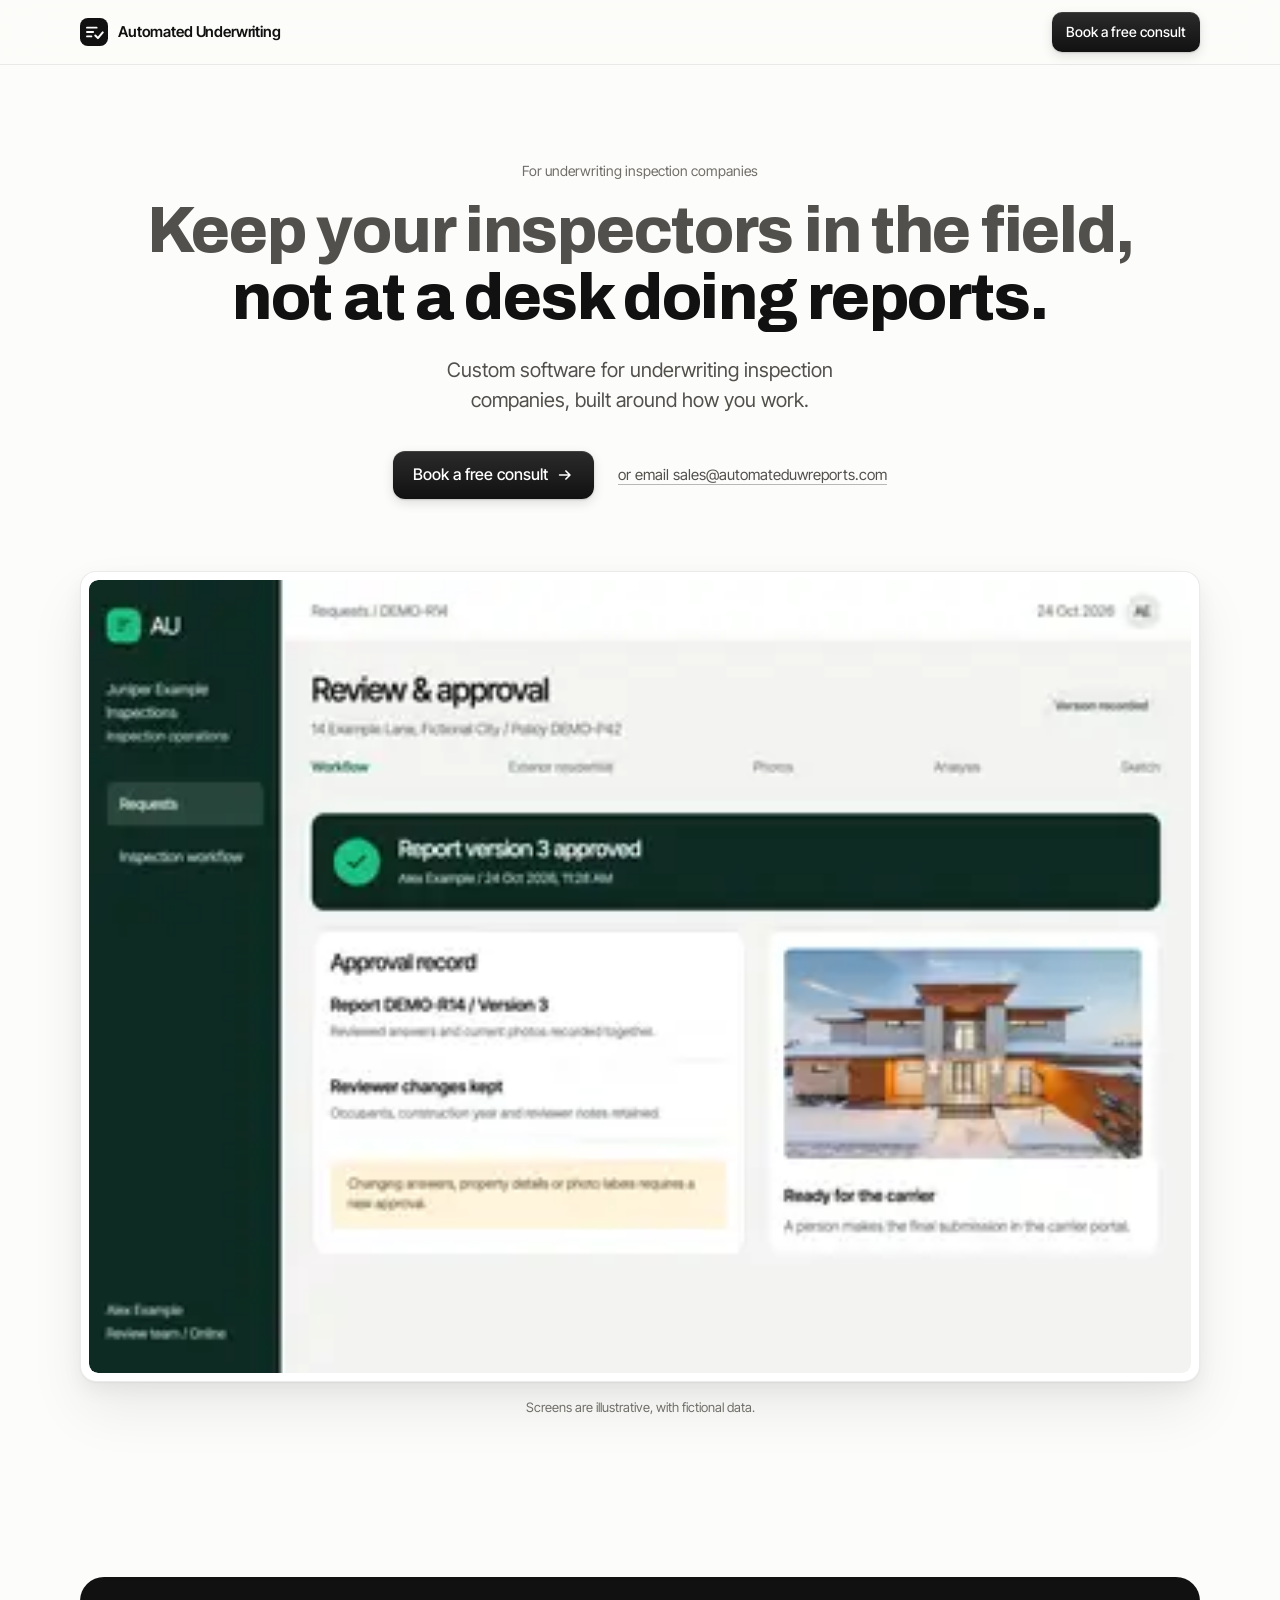
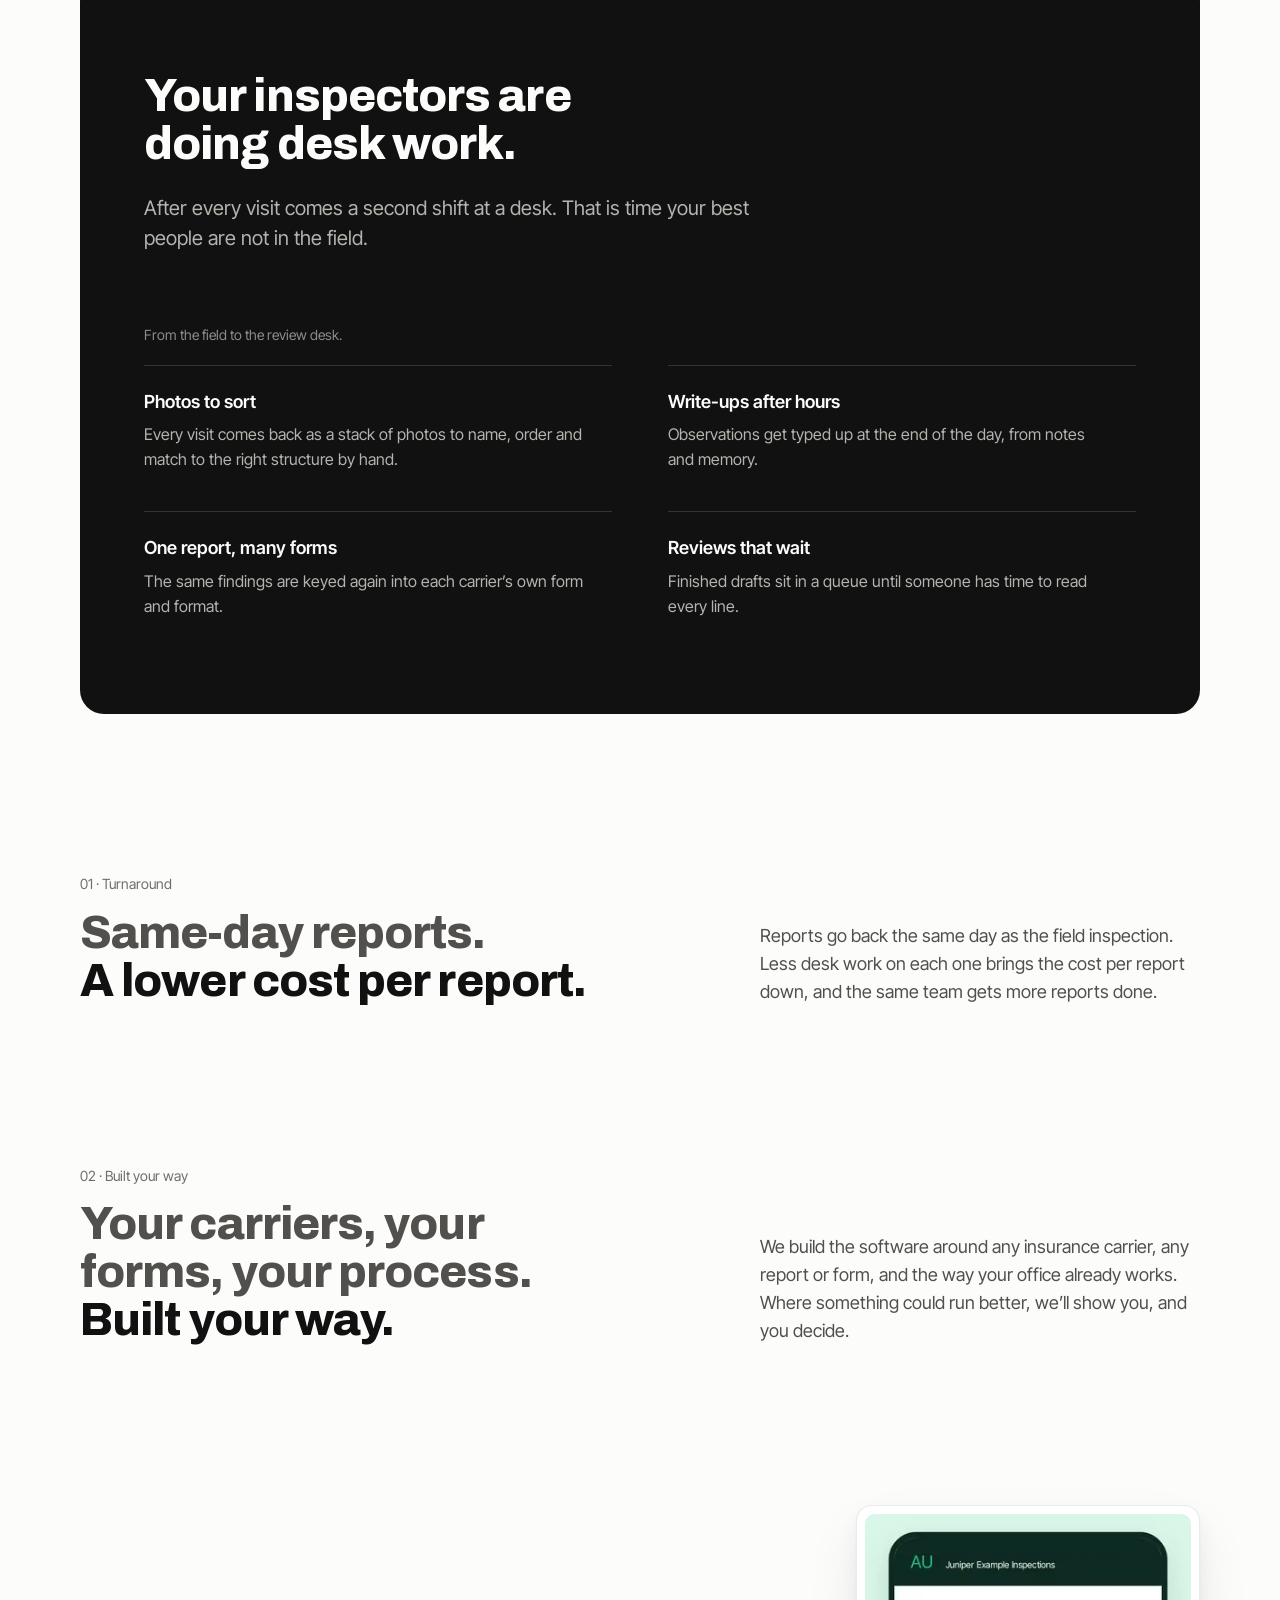
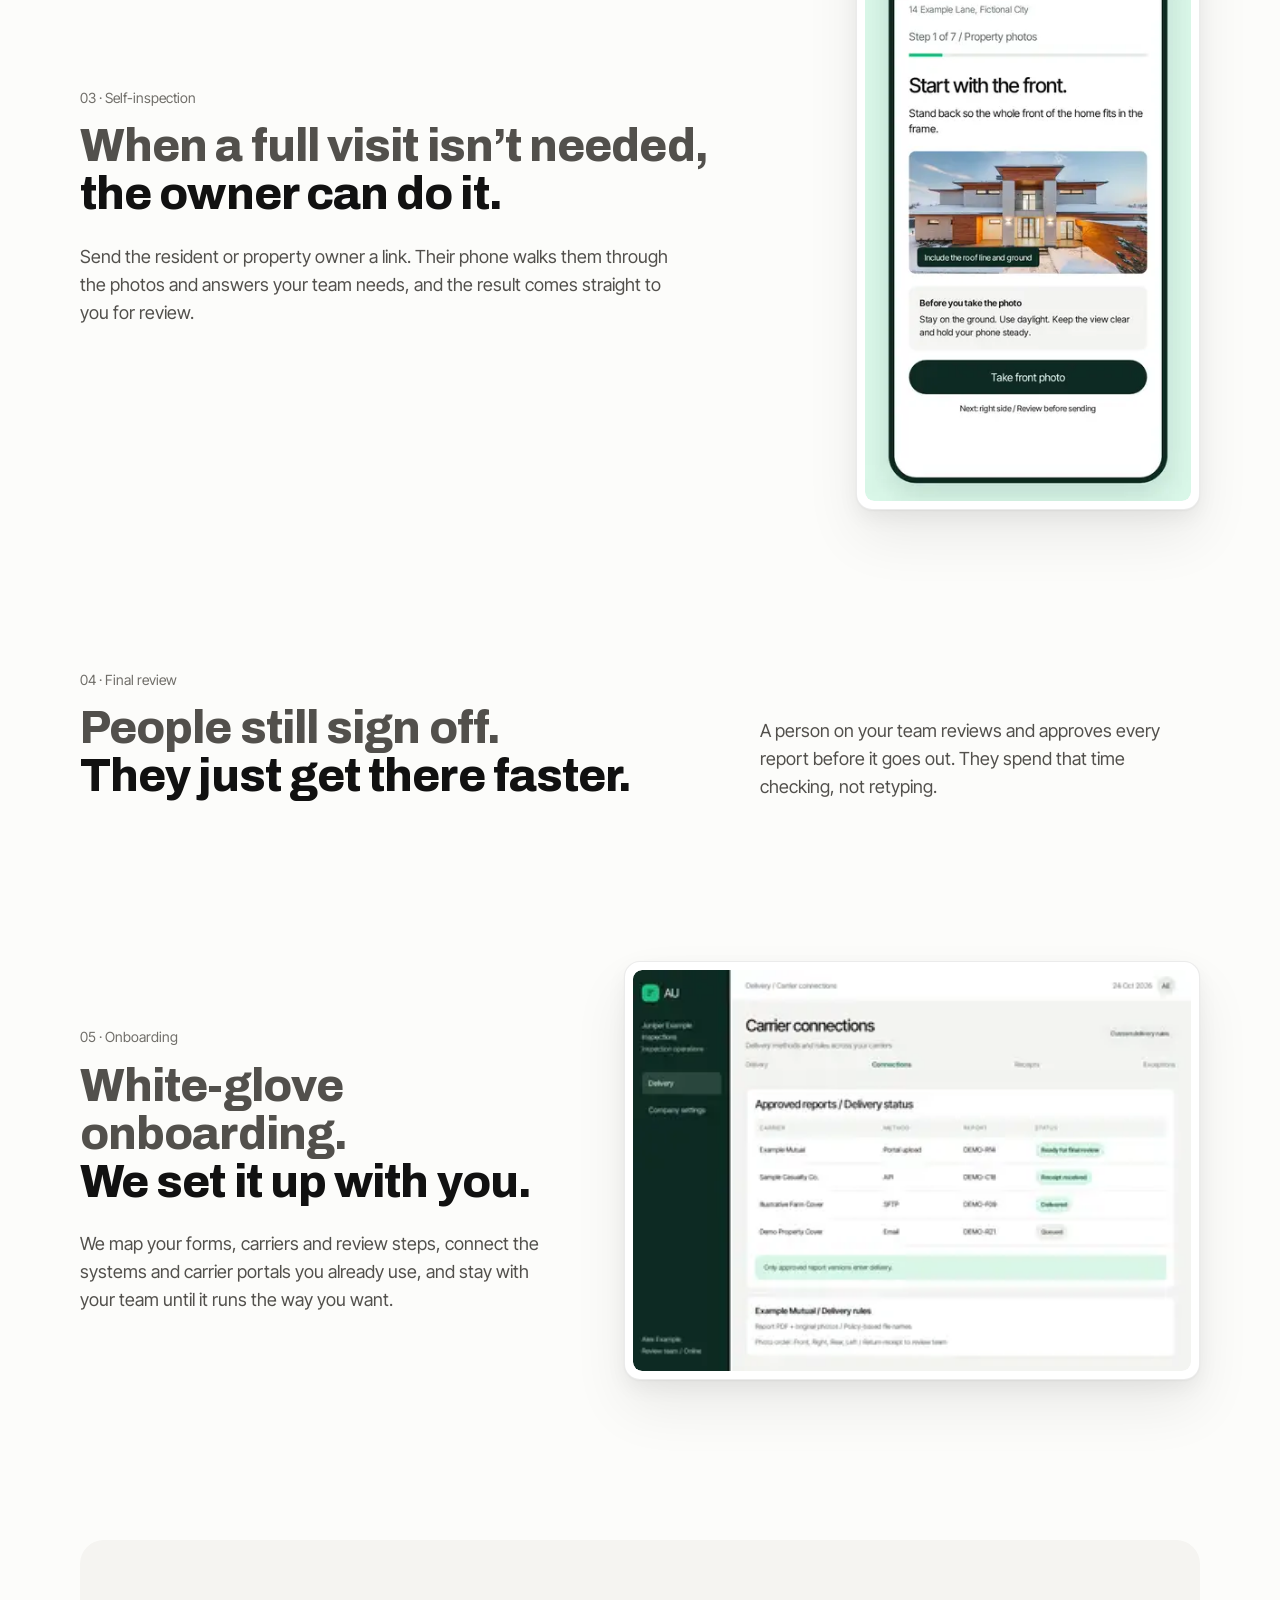
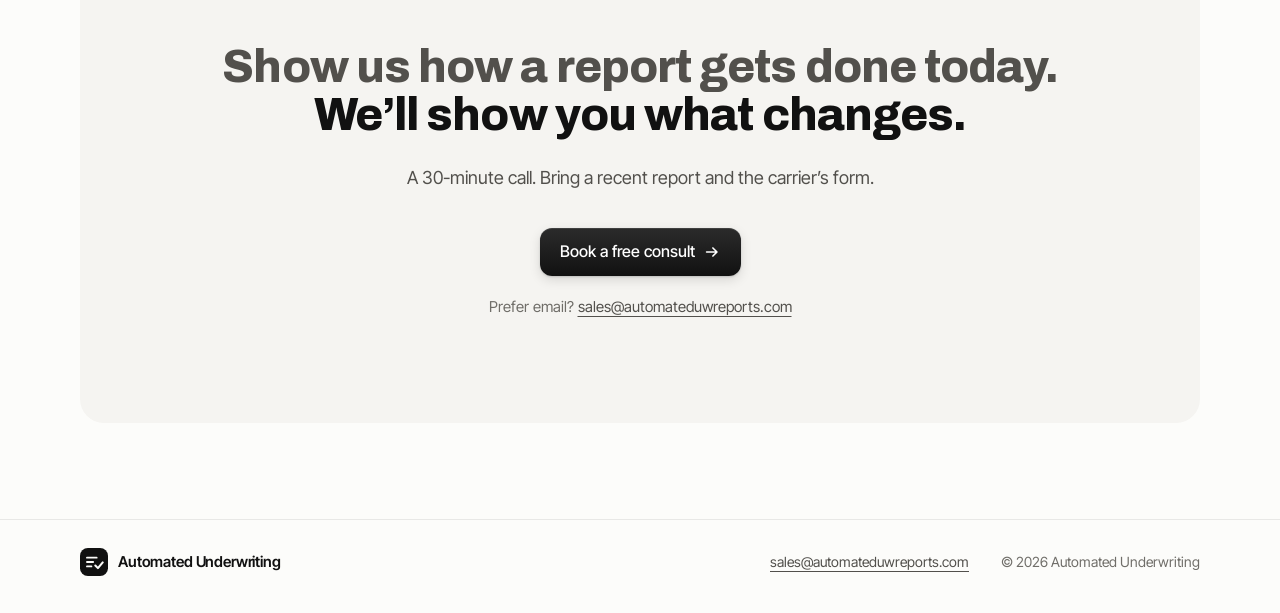
==== commit ee8916f1: "Publish the homepage with James's messaging (#2888) Built from jimmydenero/insurance-underwriting-so" ====
--- a/index.html
+++ b/index.html
@@ -4,187 +4,99 @@
 <meta charset="utf-8">
 <meta name="viewport" content="width=device-width, initial-scale=1">
 <title>Automated Underwriting | Custom software for underwriting inspection companies</title>
-<meta name="description" content="Custom software that takes on the work after the field visit: photo analysis, report drafting, review and delivery to the carrier. A person approves every report.">
+<meta name="description" content="Custom software for underwriting inspection companies. Keep inspectors in the field, get reports back the same day, and approve every one before it goes out.">
 <meta property="og:title" content="Automated Underwriting | Custom software for underwriting inspection companies">
-<meta property="og:description" content="Custom software that takes on the work after the field visit: photo analysis, report drafting, review and delivery to the carrier. A person approves every report.">
+<meta property="og:description" content="Custom software for underwriting inspection companies. Keep inspectors in the field, get reports back the same day, and approve every one before it goes out.">
 <meta property="og:type" content="website">
 <meta property="og:url" content="https://automateduwreports.com/">
-<meta name="theme-color" content="#0B0C0C">
+<meta name="theme-color" content="#FCFCFA">
 <link rel="canonical" href="https://automateduwreports.com/">
 <link rel="icon" href="favicon.svg" type="image/svg+xml">
+<link rel="preload" href="assets/fonts/archivo-800-latin.woff2" as="font" type="font/woff2" crossorigin>
 <link rel="preload" href="assets/fonts/inter-tight-latin.woff2" as="font" type="font/woff2" crossorigin>
-<style>@font-face{font-family:"Inter Tight";font-style:normal;font-weight:400 600;font-display:swap;src:url("assets/fonts/inter-tight-latin.woff2") format("woff2")}:root{--aur-paper:#FFFFFF;--aur-ink:#0B0C0C;--aur-ink-muted:rgba(11,12,12,.64);--aur-ink-faint:rgba(11,12,12,.5);--aur-mist:#F3F4F2;--aur-line:rgba(11,12,12,.12);--aur-night:#0B0C0C;--aur-night-2:#17191A;--aur-on-night:#FFFFFF;--aur-on-night-muted:rgba(255,255,255,.66);--aur-line-night:rgba(255,255,255,.16);--aur-signal:#19C37D;--aur-signal-soft:#D9F7E8;--aur-signal-wash:linear-gradient(100deg,#19C37D 0%,#7FE0B0 48%,#E3FAEE 100%);--aur-deep:#0E2A22;--aur-font:"Inter Tight","Helvetica Neue",Arial,sans-serif;--aur-t-display:clamp(2.5rem,5vw + 1rem,4.5rem);--aur-t-heading:clamp(2rem,3vw + 1rem,3rem);--aur-t-sub:clamp(1.5rem,1vw + 1.1rem,2rem);--aur-t-title:1.375rem;--aur-t-body:1.0625rem;--aur-t-small:.875rem;--aur-s-1:4px;--aur-s-2:8px;--aur-s-3:16px;--aur-s-4:24px;--aur-s-5:32px;--aur-s-6:48px;--aur-s-7:64px;--aur-s-8:112px;--aur-margin:56px;--aur-max:1328px;--aur-gutter:16px;--aur-section:var(--aur-s-8);--aur-section-inner:var(--aur-s-7);--aur-measure-head:880px;--aur-measure-lead:640px;--aur-header:80px;--aur-r-sm:8px;--aur-r-md:16px;--aur-r-lg:24px;--aur-r-xl:32px;--aur-r-pill:999px;--aur-shadow:0 2px 8px rgba(11,12,12,.08);--aur-ease:cubic-bezier(.16,1,.3,1);--aur-focus:0 0 0 3px var(--aur-paper),0 0 0 6px #0B7A4C;}@media (max-width:767px){:root{--aur-margin:24px;--aur-section:72px;--aur-section-inner:48px;--aur-header:68px;}}*,*::before,*::after{box-sizing:border-box;}html{scroll-behavior:smooth;scroll-padding-top:calc(var(--aur-header) + 16px);-webkit-text-size-adjust:100%;}body{margin:0;font-family:var(--aur-font);font-size:var(--aur-t-body);line-height:1.5;color:var(--aur-ink);background:var(--aur-paper);-webkit-font-smoothing:antialiased;text-rendering:auto;}img,svg{display:block;max-width:100%;}h1,h2,h3,p,ul{margin:0;}ul{padding:0;list-style:none;}a{color:inherit;}:focus-visible{outline:none;box-shadow:var(--aur-focus);border-radius:var(--aur-r-sm);}.wrap{width:100%;max-width:calc(var(--aur-max) + 2 * var(--aur-margin));margin:0 auto;padding:0 var(--aur-margin);}.skip{position:absolute;left:16px;top:-60px;z-index:100;padding:12px 20px;background:var(--aur-ink);color:var(--aur-paper);border-radius:var(--aur-r-pill);text-decoration:none;}.skip:focus{top:16px;}h1{font-size:var(--aur-t-display);font-weight:400;line-height:1;letter-spacing:-.045em;}h2{font-size:var(--aur-t-heading);font-weight:400;line-height:1.04;letter-spacing:-.04em;}h3{font-size:var(--aur-t-title);font-weight:500;line-height:1.2;letter-spacing:-.01em;}.lead{color:var(--aur-ink-muted);max-width:var(--aur-measure-lead);text-wrap:wrap;}h1{text-wrap:balance;}.label-short{display:none;}.dark .lead{color:var(--aur-on-night-muted);}section{padding:var(--aur-section) 0;}.intro .lead{margin:var(--aur-s-4) auto 0;}.btn{position:relative;isolation:isolate;display:inline-flex;align-items:center;gap:10px;min-height:56px;padding:0 28px;border-radius:var(--aur-r-pill);color:var(--aur-paper);font-weight:500;font-size:1rem;text-decoration:none;white-space:nowrap;}.btn::before{content:"";position:absolute;inset:0;z-index:-1;border-radius:inherit;background:var(--aur-ink);transition:transform .4s var(--aur-ease),background-color .3s;}.btn:hover::before{transform:scale(1.06,1.12);}.btn-arrow{width:20px;height:20px;transition:transform .4s var(--aur-ease);}.btn:hover .btn-arrow{transform:translateX(3px);}.btn:focus-visible{box-shadow:var(--aur-focus);border-radius:var(--aur-r-pill);}.btn-small{min-height:44px;padding:0 20px;font-size:.9375rem;}.btn-small .btn-arrow{width:16px;height:16px;}.actions{display:flex;flex-wrap:wrap;gap:var(--aur-s-3);justify-content:center;margin-top:var(--aur-s-5);}.site-header{position:fixed;inset:0 0 auto;z-index:50;height:var(--aur-header);display:flex;align-items:center;background:var(--aur-paper);border-bottom:1px solid var(--aur-line);}.site-header .wrap{display:flex;align-items:center;justify-content:space-between;gap:var(--aur-s-4);}.brand{display:flex;align-items:center;gap:10px;text-decoration:none;font-weight:600;font-size:1.0625rem;letter-spacing:-.02em;}.mark{width:32px;height:32px;flex:none;}.site-nav{display:flex;align-items:center;gap:var(--aur-s-5);}.site-nav > a:not(.btn){text-decoration:none;font-size:1rem;color:var(--aur-ink);padding:6px 0;background:linear-gradient(currentColor,currentColor) 0 100% / 0 1px no-repeat;transition:background-size .4s var(--aur-ease);}.site-nav > a:not(.btn):hover{background-size:100% 1px;}.menu-btn{display:none;}.hero{padding-top:calc(var(--aur-header) + 88px);padding-bottom:var(--aur-section);}.hero-text{text-align:center;max-width:var(--aur-measure-head);margin:0 auto;}.hero .lead{margin:var(--aur-s-4) auto 0;font-size:1.125rem;}.control .wrap{display:grid;grid-template-columns:5fr 7fr;align-items:center;gap:var(--aur-s-7);}.control .lead{margin-top:var(--aur-s-4);}.cta-text .btn{margin-top:var(--aur-s-5);}@media (prefers-reduced-motion:reduce){html{scroll-behavior:auto;}*,*::before,*::after{animation:none !important;transition:none !important;}}@media (max-width:1023px){.site-nav{gap:var(--aur-s-4);}.site-nav > a:not(.btn):nth-child(3){display:none;}.control .wrap{grid-template-columns:1fr 1fr;gap:var(--aur-s-6);}}@media (max-width:767px){.brand span{font-size:.9375rem;max-width:9.5em;line-height:1.15;}.menu-btn{display:grid;place-content:center;gap:6px;width:48px;height:48px;border:1px solid var(--aur-line);border-radius:50%;background:var(--aur-paper);cursor:pointer;padding:0;}.menu-btn span{display:block;width:18px;height:1.6px;background:var(--aur-ink);transition:transform .3s var(--aur-ease);}.menu-btn[aria-expanded="true"] span:first-child{transform:translateY(3.8px) rotate(45deg);}.menu-btn[aria-expanded="true"] span:last-child{transform:translateY(-3.8px) rotate(-45deg);}.js .site-nav{position:absolute;top:calc(var(--aur-header) - 4px);left:12px;right:12px;flex-direction:column;align-items:stretch;gap:0;padding:var(--aur-s-3) var(--aur-s-4) var(--aur-s-4);background:var(--aur-paper);border-radius:var(--aur-r-lg);box-shadow:var(--aur-shadow);visibility:hidden;opacity:0;transform:translateY(-8px);transition:opacity .3s,transform .4s var(--aur-ease),visibility 0s .4s;}.js .site-nav.open{visibility:visible;opacity:1;transform:none;transition:opacity .3s,transform .4s var(--aur-ease);}.site-nav > a:not(.btn),.site-nav > a:not(.btn):nth-child(3){display:block;padding:14px 0;font-size:1.125rem;border-bottom:1px solid var(--aur-line);background:none;}.site-nav .btn{margin-top:var(--aur-s-4);justify-content:center;min-height:52px;}html:not(.js) .menu-btn{display:none;}html:not(.js) .site-header{position:static;height:auto;padding:12px 0;}html:not(.js) .site-header .wrap{flex-wrap:wrap;}html:not(.js) .site-nav{flex-wrap:wrap;gap:12px 20px;}html:not(.js) .hero{padding-top:48px;}.hero{padding-top:calc(var(--aur-header) + 48px);}.hero .lead{font-size:1.0625rem;}.actions{margin-top:var(--aur-s-4);}.control .wrap{grid-template-columns:1fr;}.btn-email .label-long{display:none;}.btn-email .label-short{display:inline;}}picture{display:block;}picture img{display:block;width:100%;height:auto;}.product-screen{overflow:hidden;border-radius:10px;box-shadow:none;border:1px solid rgba(11,12,12,.1);}.hero-showcase{display:grid;grid-template-columns:1.9fr 1fr;gap:16px;margin-top:64px;text-align:left;}.hero-product{padding:28px;background:var(--aur-signal-soft);border-radius:24px;}.visual-label{display:flex;justify-content:space-between;font-size:.875rem;margin-bottom:22px;}.hero-product > p{font-size:.8rem;color:var(--aur-ink-muted);margin-top:16px;}.hero-property{position:relative;border-radius:24px;overflow:hidden;min-width:0;}.hero-property .photo,.hero-property img{width:100%;height:100%;object-fit:cover;}.hero-note{position:absolute;bottom:20px;left:20px;right:20px;background:white;border-radius:14px;padding:20px;display:flex;align-items:center;gap:12px;}.hero-note strong{font-size:1rem;font-weight:500;}.hero-note p{color:var(--aur-ink-muted);font-size:.875rem;margin-top:4px;}.approval-dot{background:var(--aur-signal);width:36px;height:36px;border-radius:50%;display:grid;place-items:center;flex:none;}.bento li > .product-screen{margin-bottom:28px;}.brand-flow{display:grid;gap:20px;padding:24px;font-size:1.25rem;}.brand-flow span{padding:22px 26px;border-radius:16px;background:white;box-shadow:var(--aur-shadow);width:fit-content;}.brand-flow span:nth-child(2){margin-left:48px;}.brand-flow span:last-child{margin-left:20px;background:var(--aur-deep);color:white;}@media (max-width:1023px){.hero-showcase{grid-template-columns:1fr;}.hero-property{display:none;}}@media (max-width:767px){.hero-showcase{margin-top:40px;}.hero-product{padding:16px;border-radius:16px;}.visual-label{font-size:.7rem;margin-bottom:16px;}.hero-product > p{font-size:.7rem;}.hero-property{display:block;height:260px;border-radius:16px;}.hero-note{padding:14px;left:14px;right:14px;bottom:14px;}}.approval-dot{font-size:0;}.approval-dot::after{content:"";width:12px;height:7px;border-left:2px solid currentColor;border-bottom:2px solid currentColor;transform:rotate(-45deg);}.imagery-note{margin:20px auto 0;text-align:center;font-size:.75rem;color:var(--aur-ink-muted);}.hero-property img{object-position:center 55%;}.hero-showcase{grid-template-columns:1.6fr 1fr;}@media (max-width:1023px){.hero-showcase{grid-template-columns:1fr;}}@media (max-width:767px){.hero-property{height:360px;}.hero-property img{object-position:center 52%;}.imagery-note{text-align:left;line-height:1.5;}}.hero-property > .photo{position:absolute;inset:0;}.js .step-panel[data-hidden]{display:none}</style>
+<style>@font-face{font-family:"Inter Tight";font-style:normal;font-weight:400 600;font-display:swap;src:url("assets/fonts/inter-tight-latin.woff2") format("woff2")}@font-face{font-family:"Archivo";font-style:normal;font-weight:800;font-display:swap;src:url("assets/fonts/archivo-800-latin.woff2") format("woff2")}:root{--aur-page:#FCFCFA;--aur-card:#FFFFFF;--aur-panel:#F5F4F1;--aur-ink:#111111;--aur-ink-2:#2B2B2B;--aur-text:#52504C;--aur-muted:#706E69;--aur-line:rgba(0,0,0,.08);--aur-on-ink:#FCFCFA;--aur-on-ink-text:#B5B3AE;--aur-on-ink-muted:#8E8C87;--aur-on-ink-line:rgba(255,255,255,.14);--aur-display:"Archivo","Helvetica Neue",Arial,sans-serif;--aur-font:"Inter Tight","Helvetica Neue",Arial,sans-serif;--aur-t-hero:clamp(2.5rem,3.4vw + 1.4rem,4rem);--aur-t-heading:clamp(2rem,2vw + 1.25rem,3rem);--aur-t-lead:clamp(1.125rem,.5vw + 1rem,1.25rem);--aur-t-small:.875rem;--aur-max:1120px;--aur-gutter:32px;--aur-section:160px;--aur-header:64px;--aur-r-small:10px;--aur-r-button:12px;--aur-r-card:16px;--aur-r-panel:24px;--aur-shadow-card:0 1px 2px rgba(17,17,17,.04),0 8px 20px rgba(17,17,17,.05),0 28px 56px rgba(17,17,17,.07);--aur-shadow-button:0 1px 2px rgba(17,17,17,.16),0 4px 12px rgba(17,17,17,.12),inset 0 1px 0 rgba(255,255,255,.1);--aur-focus:0 0 0 2px var(--aur-page),0 0 0 4px var(--aur-ink);}@media (max-width:767px){:root{--aur-gutter:24px;--aur-section:96px;--aur-header:60px;}}*,*::before,*::after{box-sizing:border-box;}html{-webkit-text-size-adjust:100%;scroll-padding-top:calc(var(--aur-header) + 16px);}body{margin:0;font-family:var(--aur-font);font-size:1rem;line-height:1.5;color:var(--aur-ink);background:var(--aur-page);-webkit-font-smoothing:antialiased;}img,svg{display:block;max-width:100%;}h1,h2,h3,p,ol,figure{margin:0;}a{color:inherit;}:focus-visible{outline:none;box-shadow:var(--aur-focus);border-radius:6px;}.wrap{width:100%;max-width:calc(var(--aur-max) + 2 * var(--aur-gutter));margin:0 auto;padding:0 var(--aur-gutter);}.skip{position:absolute;left:16px;top:-64px;z-index:100;padding:10px 16px;background:var(--aur-ink);color:#FFFFFF;border-radius:var(--aur-r-small);text-decoration:none;}.skip:focus{top:12px;}h1,h2{font-family:var(--aur-display);font-weight:800;line-height:1.05;letter-spacing:-.02em;color:var(--aur-ink);text-wrap:balance;}h1{font-size:var(--aur-t-hero);}h2{font-size:var(--aur-t-heading);}.headline{color:var(--aur-text);}.headline strong{display:block;color:var(--aur-ink);font-weight:inherit;}.eyebrow{font-family:var(--aur-font);font-size:var(--aur-t-small);font-weight:400;line-height:1.4;letter-spacing:0;color:var(--aur-muted);}.lead{font-size:var(--aur-t-lead);line-height:1.5;color:var(--aur-text);text-wrap:pretty;}.btn{display:inline-flex;align-items:center;justify-content:center;gap:8px;min-height:48px;padding:0 20px;border-radius:var(--aur-r-button);background:linear-gradient(180deg,var(--aur-ink-2),var(--aur-ink));color:#FFFFFF;font-size:1rem;font-weight:500;line-height:1.2;text-decoration:none;white-space:nowrap;box-shadow:var(--aur-shadow-button);transition:transform .2s ease,box-shadow .2s ease;}.btn:hover{transform:translateY(-1px);box-shadow:0 2px 4px rgba(17,17,17,.18),0 8px 20px rgba(17,17,17,.16),inset 0 1px 0 rgba(255,255,255,.1);}.btn:focus-visible{box-shadow:var(--aur-focus);border-radius:var(--aur-r-button);}.btn-arrow{width:18px;height:18px;transition:transform .2s ease;}.btn:hover .btn-arrow{transform:translateX(2px);}.btn-small{min-height:40px;padding:0 14px;border-radius:var(--aur-r-small);font-size:.875rem;}.site-header{position:sticky;top:0;z-index:50;background:rgba(252,252,250,.84);-webkit-backdrop-filter:saturate(1.8) blur(20px);backdrop-filter:saturate(1.8) blur(20px);border-bottom:1px solid var(--aur-line);}.site-header .wrap{display:flex;align-items:center;justify-content:space-between;gap:16px;height:var(--aur-header);}.brand{display:inline-flex;align-items:center;gap:10px;text-decoration:none;font-size:.9375rem;font-weight:600;line-height:1.15;letter-spacing:-.01em;color:var(--aur-ink);}.mark{width:28px;height:28px;flex:none;}.top{padding-top:96px;text-align:center;}.top .headline{max-width:17em;margin:16px auto 0;}.top .lead{max-width:34em;margin:24px auto 0;text-wrap:balance;}.actions{display:flex;flex-wrap:wrap;align-items:center;justify-content:center;gap:12px 24px;margin-top:36px;}.quiet-link{font-size:.9375rem;color:var(--aur-text);text-decoration-color:rgba(82,80,76,.4);text-underline-offset:4px;}.quiet-link:hover{color:var(--aur-ink);text-decoration-color:currentColor;}.frame{padding:8px;background:var(--aur-card);border:1px solid var(--aur-line);border-radius:var(--aur-r-card);box-shadow:var(--aur-shadow-card);}.frame-top{margin:72px auto 0;}.product-screen,.product-screen img{display:block;width:100%;height:auto;border-radius:9px;}.product-screen{overflow:hidden;}.note{margin-top:16px;font-size:.8125rem;color:var(--aur-muted);}@media (max-width:767px){.top{padding-top:56px;}.frame{padding:5px;border-radius:12px;}.product-screen,.product-screen img{border-radius:7px;}.frame-top{margin-top:48px;}.actions{flex-direction:column;gap:16px;margin-top:32px;}}@media (max-width:480px){.site-header .brand span{width:min-content;}}@media (max-width:359px){.site-header .brand span{display:none;}}@media (prefers-reduced-motion:reduce){*,*::before,*::after{transition:none !important;}.btn:hover,.btn:hover .btn-arrow{transform:none;}}</style>
 <link rel="stylesheet" href="styles.min.css" media="print" onload="this.media='all'">
 <noscript><link rel="stylesheet" href="styles.min.css"></noscript>
-<script>document.documentElement.classList.add("js")</script>
 </head>
 <body>
 <a class="skip" href="#main">Skip to content</a>
-<header class="site-header" id="top">
+<header class="site-header">
   <div class="wrap">
-    <a class="brand" href="/" aria-label="Automated Underwriting, back to top"><svg class="mark " viewBox="0 0 32 32" aria-hidden="true"><rect width="32" height="32" rx="9" fill="#19C37D"/><path d="M8 11h11M8 16h7M8 21h5" stroke="#0B0C0C" stroke-width="2.2" stroke-linecap="round"/><path d="m17.5 20 3 3 5.5-6.5" fill="none" stroke="#0B0C0C" stroke-width="2.4" stroke-linecap="round" stroke-linejoin="round"/></svg><span>Automated Underwriting</span></a>
-    <button class="menu-btn" type="button" aria-expanded="false" aria-controls="site-nav" aria-label="Menu"><span></span><span></span></button>
-    <nav class="site-nav" id="site-nav" aria-label="Main">
-      <a href="/#how">How it works</a>
-      <a href="/#automated">What we automate</a>
-      <a href="/#control">Control</a>
-      <a href="/#faq">FAQ</a>
-      <a class="btn btn-small" data-primary-cta href="/book/"><span>Book a free consult</span><svg class="btn-arrow" viewBox="0 0 20 20" aria-hidden="true"><path d="M4 10h11m-4-4.5L15.5 10 11 14.5" fill="none" stroke="currentColor" stroke-width="1.8" stroke-linecap="round" stroke-linejoin="round"/></svg></a>
-    </nav>
+    <a class="brand" href="/" aria-label="Automated Underwriting, home"><svg class="mark" viewBox="0 0 32 32" aria-hidden="true"><rect width="32" height="32" rx="9" fill="#111111"/><path d="M8 11h11M8 16h7M8 21h5" stroke="#FCFCFA" stroke-width="2.2" stroke-linecap="round"/><path d="m17.5 20 3 3 5.5-6.5" fill="none" stroke="#FCFCFA" stroke-width="2.4" stroke-linecap="round" stroke-linejoin="round"/></svg><span>Automated Underwriting</span></a>
+    <a class="btn btn-small" data-primary-cta href="/book/">Book a free consult</a>
   </div>
 </header>
 <main id="main">
-<section class="hero" aria-labelledby="hero-title"><div class="wrap">
-  <div class="hero-text">
-    <h1 id="hero-title" class="rise">Keep your inspectors in the field.</h1>
-    <p class="lead rise d1">We build custom software for underwriting inspection companies. It handles the work after the visit, from field photos to a finished report, and a person on your team approves every report before it goes out.</p>
-    <div class="actions rise d2"><a class="btn " data-primary-cta href="/book/"><span>Book a free consult</span><svg class="btn-arrow" viewBox="0 0 20 20" aria-hidden="true"><path d="M4 10h11m-4-4.5L15.5 10 11 14.5" fill="none" stroke="currentColor" stroke-width="1.8" stroke-linecap="round" stroke-linejoin="round"/></svg></a></div>
-  </div>
-  <div class="hero-showcase rise d3">
-    <div class="hero-product"><div class="visual-label"><span>Exterior Residential · One example</span><span>01 / 04</span></div><picture class="product-screen "><source type="image/webp" srcset="assets/intake-360.webp 360w, assets/intake-640.webp 640w, assets/intake-800.webp 800w, assets/intake-1200.webp 1200w, assets/intake-1600.webp 1600w, assets/intake-2000.webp 2000w" sizes="(max-width: 767px) calc(100vw - 80px), (max-width: 1023px) calc(100vw - 168px), (max-width: 1439px) calc(61.54vw - 135px), 752px"><img src="assets/intake-640.png" srcset="assets/intake-360.png 360w, assets/intake-640.png 640w, assets/intake-800.png 800w, assets/intake-1200.png 1200w, assets/intake-1600.png 1600w, assets/intake-2000.png 2000w" sizes="(max-width: 767px) calc(100vw - 80px), (max-width: 1023px) calc(100vw - 168px), (max-width: 1439px) calc(61.54vw - 135px), 752px" alt="Fictional photo intake screen: Front, Right and Rear uploaded; Left uploading." width="1000" height="720" loading="eager" decoding="async" fetchpriority="high"></picture></div>
-    <div class="hero-property"><picture class="photo "><source media="(max-width: 767px)" type="image/avif" srcset="assets/hero-360.avif 360w, assets/hero-640.avif 640w" sizes="(max-width: 767px) calc(100vw - 48px), (max-width: 1023px) 0px, (max-width: 1439px) calc(38.46vw - 49px), 505px"><source media="(max-width: 767px)" type="image/webp" srcset="assets/hero-360.webp 360w, assets/hero-640.webp 640w" sizes="(max-width: 767px) calc(100vw - 48px), (max-width: 1023px) 0px, (max-width: 1439px) calc(38.46vw - 49px), 505px"><source type="image/avif" srcset="assets/hero-360.avif 360w, assets/hero-640.avif 640w, assets/hero-960.avif 960w" sizes="(max-width: 767px) calc(100vw - 48px), (max-width: 1023px) 0px, (max-width: 1439px) calc(38.46vw - 49px), 505px"><source type="image/webp" srcset="assets/hero-360.webp 360w, assets/hero-640.webp 640w, assets/hero-960.webp 960w" sizes="(max-width: 767px) calc(100vw - 48px), (max-width: 1023px) 0px, (max-width: 1439px) calc(38.46vw - 49px), 505px"><img src="assets/hero-640.jpg" srcset="assets/hero-360.jpg 360w, assets/hero-640.jpg 640w, assets/hero-960.jpg 960w" sizes="(max-width: 767px) calc(100vw - 48px), (max-width: 1023px) 0px, (max-width: 1439px) calc(38.46vw - 49px), 505px" alt="Residential house surrounded by a well-kept garden." width="960" height="640" loading="lazy" decoding="async"></picture><div class="hero-note"><span class="approval-dot">✓</span><div><strong>Your team has the final say.</strong><p>Every report. Every time.</p></div></div></div>
-  </div>
-  <p class="imagery-note">Screens are illustrative, with fictional data and sample findings.</p>
+<section class="top" aria-labelledby="top-title"><div class="wrap">
+  <p class="eyebrow">For underwriting inspection companies</p>
+  <h1 id="top-title" class="headline">Keep your inspectors in the field, <strong>not at a desk doing reports.</strong></h1>
+  <p class="lead">Custom software for underwriting inspection companies, built around how you work.</p>
+  <div class="actions"><a class="btn" data-primary-cta href="/book/">Book a free consult<svg class="btn-arrow" viewBox="0 0 20 20" aria-hidden="true"><path d="M4 10h11m-4-4.5L15.5 10 11 14.5" fill="none" stroke="currentColor" stroke-width="1.8" stroke-linecap="round" stroke-linejoin="round"/></svg></a><a class="quiet-link" href="mailto:sales@automateduwreports.com">or email sales@automateduwreports.com</a></div>
+  <figure class="frame frame-top"><picture class="product-screen"><source type="image/webp" srcset="assets/approval-360.webp 360w, assets/approval-640.webp 640w, assets/approval-800.webp 800w, assets/approval-1200.webp 1200w, assets/approval-1600.webp 1600w, assets/approval-2000.webp 2000w" sizes="(max-width: 767px) calc(100vw - 60px), (max-width: 1183px) calc(100vw - 82px), 1102px"><img src="assets/approval-640.png" srcset="assets/approval-360.png 360w, assets/approval-640.png 640w, assets/approval-800.png 800w, assets/approval-1200.png 1200w, assets/approval-1600.png 1600w, assets/approval-2000.png 2000w" sizes="(max-width: 767px) calc(100vw - 60px), (max-width: 1183px) calc(100vw - 82px), 1102px" alt="The review and approval screen for one inspection report: a reviewer’s recorded approval, the approval record and a photo of the house." width="1000" height="720" loading="eager" decoding="async" fetchpriority="high"></picture></figure>
+  <p class="note">Screens are illustrative, with fictional data.</p>
 </div></section>
 
-<section class="dark problem" aria-labelledby="problem-title"><div class="wrap">
-  <div class="intro reveal">
-    <h2 id="problem-title">Your inspectors are doing desk work.</h2>
-    <p class="lead">After every visit comes a second shift at a desk. That is time your best people are not in the field.</p>
-  </div>
-  <div class="problem-photo reveal"><picture class="photo "><source media="(max-width: 767px)" type="image/avif" srcset="assets/desk-360.avif 360w, assets/desk-640.avif 640w" sizes="(max-width: 767px) calc(100vw - 48px), (max-width: 1439px) calc(100vw - 112px), 1328px"><source media="(max-width: 767px)" type="image/webp" srcset="assets/desk-360.webp 360w, assets/desk-640.webp 640w" sizes="(max-width: 767px) calc(100vw - 48px), (max-width: 1439px) calc(100vw - 112px), 1328px"><source type="image/avif" srcset="assets/desk-360.avif 360w, assets/desk-640.avif 640w, assets/desk-960.avif 960w, assets/desk-1440.avif 1440w" sizes="(max-width: 767px) calc(100vw - 48px), (max-width: 1439px) calc(100vw - 112px), 1328px"><source type="image/webp" srcset="assets/desk-360.webp 360w, assets/desk-640.webp 640w, assets/desk-960.webp 960w, assets/desk-1440.webp 1440w" sizes="(max-width: 767px) calc(100vw - 48px), (max-width: 1439px) calc(100vw - 112px), 1328px"><img src="assets/desk-640.jpg" srcset="assets/desk-360.jpg 360w, assets/desk-640.jpg 640w, assets/desk-960.jpg 960w, assets/desk-1440.jpg 1440w" sizes="(max-width: 767px) calc(100vw - 48px), (max-width: 1439px) calc(100vw - 112px), 1328px" alt="Reviewer looking over printed documents at a desk." width="960" height="640" loading="lazy" decoding="async"></picture><p>From the field to the review desk.</p></div>
-  <ul class="problem-cards" aria-label="Where the time goes">
-    <li class="reveal" style="--d:0s"><svg class="icon" viewBox="0 0 24 24" aria-hidden="true" fill="none" stroke="currentColor" stroke-width="1.6" stroke-linecap="round" stroke-linejoin="round"><rect x="3" y="6" width="14" height="12" rx="2"/><path d="M7 3h12a2 2 0 0 1 2 2v10"/><path d="m3 15 4-4 4 4 2-2 4 4"/></svg><h3>Photos to sort</h3><p>Every visit comes back as a stack of photos to name, order and match to the right structure by hand.</p></li>
-    <li class="reveal" style="--d:0.08s"><svg class="icon" viewBox="0 0 24 24" aria-hidden="true" fill="none" stroke="currentColor" stroke-width="1.6" stroke-linecap="round" stroke-linejoin="round"><path d="M20 14.5A8 8 0 1 1 9.5 4a6.5 6.5 0 0 0 10.5 10.5Z"/><path d="M14 9h4M16 7v4"/></svg><h3>Write-ups after hours</h3><p>Observations get typed up at the end of the day, from notes and memory.</p></li>
-    <li class="reveal" style="--d:0.16s"><svg class="icon" viewBox="0 0 24 24" aria-hidden="true" fill="none" stroke="currentColor" stroke-width="1.6" stroke-linecap="round" stroke-linejoin="round"><rect x="4" y="3" width="12" height="15" rx="2"/><path d="M8 21h10a2 2 0 0 0 2-2V7"/><path d="M7 8h6M7 11h6M7 14h3"/></svg><h3>One report, many forms</h3><p>The same findings are keyed again into each carrier’s own form and format.</p></li>
-    <li class="reveal" style="--d:0.24s"><svg class="icon" viewBox="0 0 24 24" aria-hidden="true" fill="none" stroke="currentColor" stroke-width="1.6" stroke-linecap="round" stroke-linejoin="round"><path d="M6 3h12M6 21h12"/><path d="M8 3c0 4.5 8 5 8 9s-8 4.5-8 9M16 3c0 4.5-8 5-8 9s8 4.5 8 9"/></svg><h3>Reviews that wait</h3><p>Finished drafts sit in a queue until someone has time to read every line.</p></li>
+<section class="block" aria-labelledby="desk-title"><div class="wrap"><div class="panel-dark">
+  <h2 id="desk-title">Your inspectors are doing desk work.</h2>
+  <p class="lead">After every visit comes a second shift at a desk. That is time your best people are not in the field.</p>
+  <h3 class="desk-sub">From the field to the review desk.</h3>
+  <ul class="desk-list">
+    <li><h4>Photos to sort</h4><p>Every visit comes back as a stack of photos to name, order and match to the right structure by hand.</p></li>
+    <li><h4>Write-ups after hours</h4><p>Observations get typed up at the end of the day, from notes and memory.</p></li>
+    <li><h4>One report, many forms</h4><p>The same findings are keyed again into each carrier’s own form and format.</p></li>
+    <li><h4>Reviews that wait</h4><p>Finished drafts sit in a queue until someone has time to read every line.</p></li>
   </ul>
+</div></div></section>
+
+<section class="block" aria-labelledby="turnaround-title"><div class="wrap statement">
+  <p class="eyebrow"><span aria-hidden="true">01 · </span>Turnaround</p>
+  <h2 id="turnaround-title" class="headline">Same-day reports. <strong>A lower cost per report.</strong></h2>
+  <p class="body">Reports go back the same day as the field inspection. Less desk work on each one brings the cost per report down, and the same team gets more reports done.</p>
 </div></section>
 
-<section class="how" id="how" aria-labelledby="how-title"><div class="wrap">
-  <div class="intro reveal">
-    <h2 id="how-title">From field visit to carrier, without the desk work.</h2>
-    <p class="lead">From original photographs to an editable draft. Your team reviews the answers and makes the final submission.</p>
-  </div>
-  <div class="steps reveal" data-steps>
-    <div class="step-tabs" role="tablist" aria-label="How it works">
-      <button class="step-tab" type="button" role="tab" id="tab-photos" aria-controls="panel-photos" aria-selected="true"><span class="bar"><span></span></span>Photos come in</button>
-      <button class="step-tab" type="button" role="tab" id="tab-draft" aria-controls="panel-draft" aria-selected="false" tabindex="-1"><span class="bar"><span></span></span>The report is drafted</button>
-      <button class="step-tab" type="button" role="tab" id="tab-review" aria-controls="panel-review" aria-selected="false" tabindex="-1"><span class="bar"><span></span></span>A person reviews it</button>
-      <button class="step-tab" type="button" role="tab" id="tab-deliver" aria-controls="panel-deliver" aria-selected="false" tabindex="-1"><span class="bar"><span></span></span>It goes to the carrier</button>
-    </div>
-    <div class="step-panel" role="tabpanel" id="panel-photos" aria-labelledby="tab-photos">
-      <div class="step-text"><h3>Photos come in</h3><p>Inspectors upload from the field the way they do now. Photos keep their originals, with Front, Right, Left, Rear or blank labels.</p></div>
-      <div class="step-mock"><picture class="photo "><source media="(max-width: 767px)" type="image/avif" srcset="assets/field-360.avif 360w, assets/field-640.avif 640w" sizes="(max-width: 767px) calc(100vw - 88px), (max-width: 1023px) calc(63.64vw - 132px), (max-width: 1439px) calc(63.64vw - 153px), 760px"><source media="(max-width: 767px)" type="image/webp" srcset="assets/field-360.webp 360w, assets/field-640.webp 640w" sizes="(max-width: 767px) calc(100vw - 88px), (max-width: 1023px) calc(63.64vw - 132px), (max-width: 1439px) calc(63.64vw - 153px), 760px"><source type="image/avif" srcset="assets/field-360.avif 360w, assets/field-640.avif 640w, assets/field-960.avif 960w" sizes="(max-width: 767px) calc(100vw - 88px), (max-width: 1023px) calc(63.64vw - 132px), (max-width: 1439px) calc(63.64vw - 153px), 760px"><source type="image/webp" srcset="assets/field-360.webp 360w, assets/field-640.webp 640w, assets/field-960.webp 960w" sizes="(max-width: 767px) calc(100vw - 88px), (max-width: 1023px) calc(63.64vw - 132px), (max-width: 1439px) calc(63.64vw - 153px), 760px"><img src="assets/field-640.jpg" srcset="assets/field-360.jpg 360w, assets/field-640.jpg 640w, assets/field-960.jpg 960w" sizes="(max-width: 767px) calc(100vw - 88px), (max-width: 1023px) calc(63.64vw - 132px), (max-width: 1439px) calc(63.64vw - 153px), 760px" alt="Residential property exterior beside a garden." width="960" height="640" loading="lazy" decoding="async"></picture></div>
-    </div>
-    <div class="step-panel" role="tabpanel" id="panel-draft" aria-labelledby="tab-draft" data-hidden>
-      <div class="step-text"><h3>The report is drafted</h3><p>Notes and photos become a first draft in the carrier’s own form, with each photo placed where it belongs.</p></div>
-      <div class="step-mock"><picture class="product-screen "><source type="image/webp" srcset="assets/draft-360.webp 360w, assets/draft-640.webp 640w, assets/draft-800.webp 800w, assets/draft-1200.webp 1200w, assets/draft-1600.webp 1600w, assets/draft-2000.webp 2000w" sizes="(max-width: 767px) calc(100vw - 88px), (max-width: 1023px) calc(63.64vw - 132px), (max-width: 1439px) calc(63.64vw - 153px), 760px"><img src="assets/draft-640.png" srcset="assets/draft-360.png 360w, assets/draft-640.png 640w, assets/draft-800.png 800w, assets/draft-1200.png 1200w, assets/draft-1600.png 1600w, assets/draft-2000.png 2000w" sizes="(max-width: 767px) calc(100vw - 88px), (max-width: 1023px) calc(63.64vw - 132px), (max-width: 1439px) calc(63.64vw - 153px), 760px" alt="Fictional underwriting draft with property observations, a source photo and reviewer assignment." width="1000" height="720" loading="lazy" decoding="async"></picture></div>
-    </div>
-    <div class="step-panel" role="tabpanel" id="panel-review" aria-labelledby="tab-review" data-hidden>
-      <div class="step-text"><h3>A person reviews it</h3><p>Your reviewer reads the draft, edits anything and approves it. Nothing goes out without that sign-off.</p></div>
-      <div class="step-mock"><picture class="photo "><source media="(max-width: 767px)" type="image/avif" srcset="assets/reviewer-360.avif 360w, assets/reviewer-640.avif 640w" sizes="(max-width: 767px) calc(100vw - 88px), (max-width: 1023px) calc(63.64vw - 132px), (max-width: 1439px) calc(63.64vw - 153px), 760px"><source media="(max-width: 767px)" type="image/webp" srcset="assets/reviewer-360.webp 360w, assets/reviewer-640.webp 640w" sizes="(max-width: 767px) calc(100vw - 88px), (max-width: 1023px) calc(63.64vw - 132px), (max-width: 1439px) calc(63.64vw - 153px), 760px"><source type="image/avif" srcset="assets/reviewer-360.avif 360w, assets/reviewer-640.avif 640w, assets/reviewer-960.avif 960w" sizes="(max-width: 767px) calc(100vw - 88px), (max-width: 1023px) calc(63.64vw - 132px), (max-width: 1439px) calc(63.64vw - 153px), 760px"><source type="image/webp" srcset="assets/reviewer-360.webp 360w, assets/reviewer-640.webp 640w, assets/reviewer-960.webp 960w" sizes="(max-width: 767px) calc(100vw - 88px), (max-width: 1023px) calc(63.64vw - 132px), (max-width: 1439px) calc(63.64vw - 153px), 760px"><img src="assets/reviewer-640.jpg" srcset="assets/reviewer-360.jpg 360w, assets/reviewer-640.jpg 640w, assets/reviewer-960.jpg 960w" sizes="(max-width: 767px) calc(100vw - 88px), (max-width: 1023px) calc(63.64vw - 132px), (max-width: 1439px) calc(63.64vw - 153px), 760px" alt="Office reviewer examining information on computer screens." width="960" height="640" loading="lazy" decoding="async"></picture></div>
-    </div>
-    <div class="step-panel" role="tabpanel" id="panel-deliver" aria-labelledby="tab-deliver" data-hidden>
-      <div class="step-text"><h3>It goes to the carrier</h3><p>Approved answers and photos prepare a draft in the carrier’s portal. Your team checks it and makes the final submission.</p></div>
-      <div class="step-mock"><picture class="product-screen "><source type="image/webp" srcset="assets/export-360.webp 360w, assets/export-640.webp 640w, assets/export-800.webp 800w, assets/export-1200.webp 1200w, assets/export-1600.webp 1600w, assets/export-2000.webp 2000w" sizes="(max-width: 767px) calc(100vw - 88px), (max-width: 1023px) calc(63.64vw - 132px), (max-width: 1439px) calc(63.64vw - 153px), 760px"><img src="assets/export-640.png" srcset="assets/export-360.png 360w, assets/export-640.png 640w, assets/export-800.png 800w, assets/export-1200.png 1200w, assets/export-1600.png 1600w, assets/export-2000.png 2000w" sizes="(max-width: 767px) calc(100vw - 88px), (max-width: 1023px) calc(63.64vw - 132px), (max-width: 1439px) calc(63.64vw - 153px), 760px" alt="Carrier export with report, photo package and reviewer sign-off." width="1000" height="720" loading="lazy" decoding="async"></picture></div>
-    </div>
-  </div>
+<section class="block" aria-labelledby="your-way-title"><div class="wrap statement">
+  <p class="eyebrow"><span aria-hidden="true">02 · </span>Built your way</p>
+  <h2 id="your-way-title" class="headline">Your carriers, your forms, your process. <strong>Built your way.</strong></h2>
+  <p class="body">We build the software around any insurance carrier, any report or form, and the way your office already works. Where something could run better, we’ll show you, and you decide.</p>
 </div></section>
 
-<section class="automated" id="automated" aria-labelledby="auto-title"><div class="wrap">
-  <div class="intro reveal">
-    <h2 id="auto-title">The work after the visit, handled.</h2>
-    <p class="lead">Each piece is built for your company, around how your office already works.</p>
+<section class="block" aria-labelledby="self-inspection-title"><div class="wrap feature feature-phone">
+  <div class="feature-text">
+    <p class="eyebrow"><span aria-hidden="true">03 · </span>Self-inspection</p>
+    <h2 id="self-inspection-title" class="headline">When a full visit isn’t needed, <strong>the owner can do it.</strong></h2>
+    <p class="body">Send the resident or property owner a link. Their phone walks them through the photos and answers your team needs, and the result comes straight to you for review.</p>
   </div>
-  <ul class="bento">
-    <li class="reveal wide" style="--d:0s"><div class="bento-mock"><picture class="product-screen "><source type="image/webp" srcset="assets/analysis-360.webp 360w, assets/analysis-640.webp 640w, assets/analysis-800.webp 800w, assets/analysis-1200.webp 1200w, assets/analysis-1600.webp 1600w, assets/analysis-2000.webp 2000w" sizes="(max-width: 767px) calc(100vw - 96px), (max-width: 1023px) calc(100vw - 176px), (max-width: 1439px) calc(60vw - 106px), 759px"><img src="assets/analysis-640.png" srcset="assets/analysis-360.png 360w, assets/analysis-640.png 640w, assets/analysis-800.png 800w, assets/analysis-1200.png 1200w, assets/analysis-1600.png 1600w, assets/analysis-2000.png 2000w" sizes="(max-width: 767px) calc(100vw - 96px), (max-width: 1023px) calc(100vw - 176px), (max-width: 1439px) calc(60vw - 106px), 759px" alt="Fictional photo analysis screen with evidence photos, confidence, unresolved questions and preserved edits." width="1000" height="720" loading="lazy" decoding="async"></picture></div><div><h3>Photo analysis</h3><p>Photos fill an editable draft with linked evidence. Unresolved questions stay visible, and your corrections are preserved.</p></div></li>
-    <li class="reveal " style="--d:0.06s"><picture class="product-screen "><source type="image/webp" srcset="assets/drafting-detail-360.webp 360w, assets/drafting-detail-640.webp 640w, assets/drafting-detail-800.webp 800w, assets/drafting-detail-1200.webp 1200w, assets/drafting-detail-1600.webp 1600w, assets/drafting-detail-2000.webp 2000w" sizes="(max-width: 767px) calc(100vw - 96px), (max-width: 1439px) calc(50vw - 128px), 592px"><img src="assets/drafting-detail-640.png" srcset="assets/drafting-detail-360.png 360w, assets/drafting-detail-640.png 640w, assets/drafting-detail-800.png 800w, assets/drafting-detail-1200.png 1200w, assets/drafting-detail-1600.png 1600w, assets/drafting-detail-2000.png 2000w" sizes="(max-width: 767px) calc(100vw - 96px), (max-width: 1439px) calc(50vw - 128px), 592px" alt="Fictional product example: Report drafting." width="1000" height="720" loading="lazy" decoding="async"></picture><div><h3>Report drafting</h3><p>A first draft in the carrier’s form, written from the inspector’s notes and photos.</p></div></li>
-    <li class="reveal " style="--d:0.12s"><picture class="product-screen "><source type="image/webp" srcset="assets/queue-360.webp 360w, assets/queue-640.webp 640w, assets/queue-800.webp 800w, assets/queue-1200.webp 1200w, assets/queue-1600.webp 1600w, assets/queue-2000.webp 2000w" sizes="(max-width: 767px) calc(100vw - 96px), (max-width: 1439px) calc(50vw - 128px), 592px"><img src="assets/queue-640.png" srcset="assets/queue-360.png 360w, assets/queue-640.png 640w, assets/queue-800.png 800w, assets/queue-1200.png 1200w, assets/queue-1600.png 1600w, assets/queue-2000.png 2000w" sizes="(max-width: 767px) calc(100vw - 96px), (max-width: 1439px) calc(50vw - 128px), 592px" alt="Fictional product example: Sketch and review." width="1000" height="720" loading="lazy" decoding="async"></picture><div><h3>Sketch and review</h3><p>Create or upload a property sketch, check its dimensions and approve it separately.</p></div></li>
-    <li class="reveal " style="--d:0.18s"><picture class="product-screen "><source type="image/webp" srcset="assets/delivery-360.webp 360w, assets/delivery-640.webp 640w, assets/delivery-800.webp 800w, assets/delivery-1200.webp 1200w, assets/delivery-1600.webp 1600w, assets/delivery-2000.webp 2000w" sizes="(max-width: 767px) calc(100vw - 96px), (max-width: 1439px) calc(50vw - 128px), 592px"><img src="assets/delivery-640.png" srcset="assets/delivery-360.png 360w, assets/delivery-640.png 640w, assets/delivery-800.png 800w, assets/delivery-1200.png 1200w, assets/delivery-1600.png 1600w, assets/delivery-2000.png 2000w" sizes="(max-width: 767px) calc(100vw - 96px), (max-width: 1439px) calc(50vw - 128px), 592px" alt="Fictional product example: Delivery to the carrier." width="1000" height="720" loading="lazy" decoding="async"></picture><div><h3>Delivery to the carrier</h3><p>Approved answers and photos form a transfer packet. Final submission in the carrier’s portal stays with a person.</p></div></li>
-    <li class="reveal " style="--d:0.24s"><picture class="product-screen "><source type="image/webp" srcset="assets/template-360.webp 360w, assets/template-640.webp 640w, assets/template-800.webp 800w, assets/template-1200.webp 1200w, assets/template-1600.webp 1600w, assets/template-2000.webp 2000w" sizes="(max-width: 767px) calc(100vw - 96px), (max-width: 1439px) calc(50vw - 128px), 592px"><img src="assets/template-640.png" srcset="assets/template-360.png 360w, assets/template-640.png 640w, assets/template-800.png 800w, assets/template-1200.png 1200w, assets/template-1600.png 1600w, assets/template-2000.png 2000w" sizes="(max-width: 767px) calc(100vw - 96px), (max-width: 1439px) calc(50vw - 128px), 592px" alt="Fictional product example: Built around your forms." width="1000" height="720" loading="lazy" decoding="async"></picture><div><h3>Built around your forms</h3><p>Your report types, your carriers’ formats, your review steps. The software is built to fit them.</p></div></li>
-  </ul>
+  <figure class="frame frame-phone"><picture class="product-screen"><source type="image/webp" srcset="assets/self-inspection-360.webp 360w, assets/self-inspection-640.webp 640w, assets/self-inspection-800.webp 800w" sizes="(max-width: 391px) calc(100vw - 60px), (max-width: 767px) 332px, 326px"><img src="assets/self-inspection-640.png" srcset="assets/self-inspection-360.png 360w, assets/self-inspection-640.png 640w, assets/self-inspection-800.png 800w" sizes="(max-width: 391px) calc(100vw - 60px), (max-width: 767px) 332px, 326px" alt="A guided self-inspection on a resident’s phone, asking for a photo of the front of the home, with tips for taking it." width="400" height="720" loading="lazy" decoding="async"></picture></figure>
 </div></section>
 
-<section class="form-library" id="forms" aria-labelledby="forms-title"><div class="wrap">
-  <div class="intro reveal"><h2 id="forms-title">Every form type. Your way of reporting.</h2><p class="lead">Personal lines, commercial and agricultural. We build around every form type you use, including your carrier-specific fields and supplements. Exterior Residential is one example.</p></div>
-  <div class="feature-visual reveal"><picture class="product-screen "><source type="image/webp" srcset="assets/form-library-360.webp 360w, assets/form-library-640.webp 640w, assets/form-library-800.webp 800w, assets/form-library-1200.webp 1200w, assets/form-library-1600.webp 1600w, assets/form-library-2000.webp 2000w" sizes="(max-width: 767px) calc(100vw - 48px), (max-width: 1439px) calc(100vw - 112px), 1328px"><img src="assets/form-library-640.png" srcset="assets/form-library-360.png 360w, assets/form-library-640.png 640w, assets/form-library-800.png 800w, assets/form-library-1200.png 1200w, assets/form-library-1600.png 1600w, assets/form-library-2000.png 2000w" sizes="(max-width: 767px) calc(100vw - 48px), (max-width: 1439px) calc(100vw - 112px), 1328px" alt="Fictional form library with personal lines, commercial and agricultural report types." width="1000" height="720" loading="lazy" decoding="async"></picture></div>
-  <div class="form-families"><article><h3>Personal lines</h3><p>Interior & exterior, high-value dwelling, reinspection, mobile home.</p><details><summary>Supplements</summary><p>Electric/heat/systems, woodstove/solid fuel, bed & breakfast, daycare, reconstruction cost valuation.</p></details></article><article><h3>Commercial</h3><p>Buildings & operations (small business, light industrial, manufacturing, distribution, restaurants), business owner’s policy, workers’ comp, garage liability, inland marine/contractors equipment, commercial auto, contractor phone survey, liability only, reinspection.</p><details><summary>Supplements</summary><p>Commercial cooking, commercial valuation, environmental exposure.</p></details></article><article><h3>Agricultural</h3><p>Farm, poultry & swine confinement.</p><details><summary>Supplements</summary><p>Barns & other structures, equine & other animals.</p></details></article></div>
+<section class="block" aria-labelledby="final-review-title"><div class="wrap statement">
+  <p class="eyebrow"><span aria-hidden="true">04 · </span>Final review</p>
+  <h2 id="final-review-title" class="headline">People still sign off. <strong>They just get there faster.</strong></h2>
+  <p class="body">A person on your team reviews and approves every report before it goes out. They spend that time checking, not retyping.</p>
 </div></section>
 
-<section class="dark integrations" id="integrations" aria-labelledby="integrations-title"><div class="wrap feature-layout">
-  <div><h2 id="integrations-title">Each carrier has a way in. We build the connection.</h2><p class="lead">Custom carrier integrations, built for your company. Portal uploads, API connections, SFTP or email: each carrier gets the approved report in the format it expects.</p><p>File names, photo order and delivery rules are part of the build. Delivery status comes back to your team, with any exceptions ready to review.</p><p>A person approves every report before delivery.</p></div>
-  <div class="feature-visual"><picture class="product-screen "><source type="image/webp" srcset="assets/integrations-360.webp 360w, assets/integrations-640.webp 640w, assets/integrations-800.webp 800w, assets/integrations-1200.webp 1200w, assets/integrations-1600.webp 1600w, assets/integrations-2000.webp 2000w" sizes="(max-width: 767px) calc(100vw - 88px), (max-width: 1023px) calc(50vw - 144px), (max-width: 1439px) calc(58.33vw - 167px), 674px"><img src="assets/integrations-640.png" srcset="assets/integrations-360.png 360w, assets/integrations-640.png 640w, assets/integrations-800.png 800w, assets/integrations-1200.png 1200w, assets/integrations-1600.png 1600w, assets/integrations-2000.png 2000w" sizes="(max-width: 767px) calc(100vw - 88px), (max-width: 1023px) calc(50vw - 144px), (max-width: 1439px) calc(58.33vw - 167px), 674px" alt="Fictional carrier connections showing portal upload, API, SFTP and email delivery statuses." width="1000" height="720" loading="lazy" decoding="async"></picture></div>
+<section class="block" aria-labelledby="onboarding-title"><div class="wrap feature">
+  <div class="feature-text">
+    <p class="eyebrow"><span aria-hidden="true">05 · </span>Onboarding</p>
+    <h2 id="onboarding-title" class="headline">White-glove onboarding. <strong>We set it up with you.</strong></h2>
+    <p class="body">We map your forms, carriers and review steps, connect the systems and carrier portals you already use, and stay with your team until it runs the way you want.</p>
+  </div>
+  <figure class="frame"><picture class="product-screen"><source type="image/webp" srcset="assets/integrations-360.webp 360w, assets/integrations-640.webp 640w, assets/integrations-800.webp 800w, assets/integrations-1200.webp 1200w, assets/integrations-1600.webp 1600w, assets/integrations-2000.webp 2000w" sizes="(max-width: 767px) calc(100vw - 60px), (max-width: 1023px) calc(100vw - 82px), (max-width: 1183px) calc(54.55vw - 88px), 558px"><img src="assets/integrations-640.png" srcset="assets/integrations-360.png 360w, assets/integrations-640.png 640w, assets/integrations-800.png 800w, assets/integrations-1200.png 1200w, assets/integrations-1600.png 1600w, assets/integrations-2000.png 2000w" sizes="(max-width: 767px) calc(100vw - 60px), (max-width: 1023px) calc(100vw - 82px), (max-width: 1183px) calc(54.55vw - 88px), 558px" alt="Carrier connections: how each carrier receives approved reports, by portal upload, API, SFTP or email, with each report’s delivery status." width="1000" height="720" loading="lazy" decoding="async"></picture></figure>
 </div></section>
 
-<section class="self-inspection" id="self-inspection" aria-labelledby="self-title"><div class="wrap feature-layout">
-  <div><h2 id="self-title">A guided inspection, on their phone.</h2><p class="lead">When a full visit isn’t needed, send the property owner or resident a link. We build a self-inspection flow around the photos and answers your team needs.</p><p>Guide each photo: front, each side, rear, roof line and key systems. Clear instructions and checks help people capture what your reviewers need, safely from the ground.</p><p>The result lands in your review queue like any other inspection. A person still reviews and approves the report.</p></div>
-  <div class="feature-visual phone-visual"><picture class="product-screen "><source type="image/webp" srcset="assets/self-inspection-360.webp 360w, assets/self-inspection-640.webp 640w, assets/self-inspection-800.webp 800w" sizes="(max-width: 767px) calc(100vw - 88px), (max-width: 1023px) calc(50vw - 144px), (max-width: 1439px) calc(58.33vw - 167px), 674px"><img src="assets/self-inspection-640.png" srcset="assets/self-inspection-360.png 360w, assets/self-inspection-640.png 640w, assets/self-inspection-800.png 800w" sizes="(max-width: 767px) calc(100vw - 88px), (max-width: 1023px) calc(50vw - 144px), (max-width: 1439px) calc(58.33vw - 167px), 674px" alt="Fictional phone screen guiding a resident to photograph the front of 14 Example Lane." width="400" height="720" loading="lazy" decoding="async"></picture></div>
-</div></section>
-
-<section class="control" id="control" aria-labelledby="control-title"><div class="wrap">
-  <div class="control-text reveal">
-    <h2 id="control-title">A person approves every report.</h2>
-    <p class="lead">The software prepares the report. Your reviewer decides. Nothing reaches a carrier until someone on your team signs off.</p>
-    <ul class="ticks">
-      <li><svg viewBox="0 0 20 20" aria-hidden="true"><circle cx="10" cy="10" r="10"/><path d="m5.8 10.2 2.9 2.9 5.6-6" fill="none" stroke-width="2" stroke-linecap="round" stroke-linejoin="round"/></svg>Read and edit every line of the draft</li>
-      <li><svg viewBox="0 0 20 20" aria-hidden="true"><circle cx="10" cy="10" r="10"/><path d="m5.8 10.2 2.9 2.9 5.6-6" fill="none" stroke-width="2" stroke-linecap="round" stroke-linejoin="round"/></svg>Send a draft back to the inspector with a note</li>
-      <li><svg viewBox="0 0 20 20" aria-hidden="true"><circle cx="10" cy="10" r="10"/><path d="m5.8 10.2 2.9 2.9 5.6-6" fill="none" stroke-width="2" stroke-linecap="round" stroke-linejoin="round"/></svg>Approve a version before preparing the transfer</li>
-    </ul>
-  </div>
-  <div class="control-mock reveal" style="--d:.1s"><picture class="product-screen "><source type="image/webp" srcset="assets/approval-360.webp 360w, assets/approval-640.webp 640w, assets/approval-800.webp 800w, assets/approval-1200.webp 1200w, assets/approval-1600.webp 1600w, assets/approval-2000.webp 2000w" sizes="(max-width: 767px) calc(100vw - 88px), (max-width: 1023px) calc(50vw - 144px), (max-width: 1439px) calc(58.33vw - 167px), 674px"><img src="assets/approval-640.png" srcset="assets/approval-360.png 360w, assets/approval-640.png 640w, assets/approval-800.png 800w, assets/approval-1200.png 1200w, assets/approval-1600.png 1600w, assets/approval-2000.png 2000w" sizes="(max-width: 767px) calc(100vw - 88px), (max-width: 1023px) calc(50vw - 144px), (max-width: 1439px) calc(58.33vw - 167px), 674px" alt="Fictional approval screen showing a recorded version and separate sketch approval." width="1000" height="720" loading="lazy" decoding="async"></picture></div>
-</div></section>
-
-<section class="dark audience" aria-labelledby="who-title"><div class="wrap">
-  <div class="intro reveal">
-    <h2 id="who-title">Built for inspection companies that report to carriers.</h2>
-  </div>
-  <ul class="audience-cols">
-    <li class="reveal" style="--d:0s"><picture class="photo "><source media="(max-width: 767px)" type="image/avif" srcset="assets/inspector-360.avif 360w, assets/inspector-640.avif 640w" sizes="(max-width: 767px) calc(100vw - 48px), (max-width: 1439px) calc(33.33vw - 53px), 427px"><source media="(max-width: 767px)" type="image/webp" srcset="assets/inspector-360.webp 360w, assets/inspector-640.webp 640w" sizes="(max-width: 767px) calc(100vw - 48px), (max-width: 1439px) calc(33.33vw - 53px), 427px"><source type="image/avif" srcset="assets/inspector-360.avif 360w, assets/inspector-640.avif 640w, assets/inspector-960.avif 960w" sizes="(max-width: 767px) calc(100vw - 48px), (max-width: 1439px) calc(33.33vw - 53px), 427px"><source type="image/webp" srcset="assets/inspector-360.webp 360w, assets/inspector-640.webp 640w, assets/inspector-960.webp 960w" sizes="(max-width: 767px) calc(100vw - 48px), (max-width: 1439px) calc(33.33vw - 53px), 427px"><img src="assets/inspector-640.jpg" srcset="assets/inspector-360.jpg 360w, assets/inspector-640.jpg 640w, assets/inspector-960.jpg 960w" sizes="(max-width: 767px) calc(100vw - 48px), (max-width: 1439px) calc(33.33vw - 53px), 427px" alt="Residential house beside mature trees." width="960" height="640" loading="lazy" decoding="async"></picture><h3>Underwriting inspection companies</h3><p>Field inspectors, a review desk, and carriers waiting on reports.</p></li>
-    <li class="reveal" style="--d:0.08s"><picture class="photo "><source media="(max-width: 767px)" type="image/avif" srcset="assets/commercial-360.avif 360w, assets/commercial-640.avif 640w" sizes="(max-width: 767px) calc(100vw - 48px), (max-width: 1439px) calc(33.33vw - 53px), 427px"><source media="(max-width: 767px)" type="image/webp" srcset="assets/commercial-360.webp 360w, assets/commercial-640.webp 640w" sizes="(max-width: 767px) calc(100vw - 48px), (max-width: 1439px) calc(33.33vw - 53px), 427px"><source type="image/avif" srcset="assets/commercial-360.avif 360w, assets/commercial-640.avif 640w, assets/commercial-960.avif 960w" sizes="(max-width: 767px) calc(100vw - 48px), (max-width: 1439px) calc(33.33vw - 53px), 427px"><source type="image/webp" srcset="assets/commercial-360.webp 360w, assets/commercial-640.webp 640w, assets/commercial-960.webp 960w" sizes="(max-width: 767px) calc(100vw - 48px), (max-width: 1439px) calc(33.33vw - 53px), 427px"><img src="assets/commercial-640.jpg" srcset="assets/commercial-360.jpg 360w, assets/commercial-640.jpg 640w, assets/commercial-960.jpg 960w" sizes="(max-width: 767px) calc(100vw - 48px), (max-width: 1439px) calc(33.33vw - 53px), 427px" alt="Modern commercial building facade." width="960" height="640" loading="lazy" decoding="async"></picture><h3>Loss control firms</h3><p>Surveys and recommendations that have to follow each carrier’s format.</p></li>
-    <li class="reveal" style="--d:0.16s"><picture class="photo "><source media="(max-width: 767px)" type="image/avif" srcset="assets/team-360.avif 360w, assets/team-640.avif 640w" sizes="(max-width: 767px) calc(100vw - 48px), (max-width: 1439px) calc(33.33vw - 53px), 427px"><source media="(max-width: 767px)" type="image/webp" srcset="assets/team-360.webp 360w, assets/team-640.webp 640w" sizes="(max-width: 767px) calc(100vw - 48px), (max-width: 1439px) calc(33.33vw - 53px), 427px"><source type="image/avif" srcset="assets/team-360.avif 360w, assets/team-640.avif 640w, assets/team-960.avif 960w" sizes="(max-width: 767px) calc(100vw - 48px), (max-width: 1439px) calc(33.33vw - 53px), 427px"><source type="image/webp" srcset="assets/team-360.webp 360w, assets/team-640.webp 640w, assets/team-960.webp 960w" sizes="(max-width: 767px) calc(100vw - 48px), (max-width: 1439px) calc(33.33vw - 53px), 427px"><img src="assets/team-640.jpg" srcset="assets/team-360.jpg 360w, assets/team-640.jpg 640w, assets/team-960.jpg 960w" sizes="(max-width: 767px) calc(100vw - 48px), (max-width: 1439px) calc(33.33vw - 53px), 427px" alt="Small office team reviewing notes together at a table." width="960" height="640" loading="lazy" decoding="async"></picture><h3>Growing inspection teams</h3><p>Offices where report work grows with every inspector you add.</p></li>
-  </ul>
-</div></section>
-
-<section class="faq" id="faq" aria-labelledby="faq-title"><div class="wrap">
-  <div class="intro reveal"><h2 id="faq-title">Questions</h2></div>
-  <div class="faq-list reveal">
-    <details><summary><span>Does a person still approve every report?</span><span class="faq-toggle" aria-hidden="true"><svg viewBox="0 0 20 20"><path d="m6 8 4 4 4-4" fill="none" stroke="currentColor" stroke-width="1.8" stroke-linecap="round" stroke-linejoin="round"/></svg></span></summary><p>Yes. The software prepares the report and your reviewer decides. Every draft can be edited or sent back, and nothing reaches a carrier until someone on your team approves it.</p></details>
-    <details><summary><span>Do we have to change our forms or our carriers’ formats?</span><span class="faq-toggle" aria-hidden="true"><svg viewBox="0 0 20 20"><path d="m6 8 4 4 4-4" fill="none" stroke="currentColor" stroke-width="1.8" stroke-linecap="round" stroke-linejoin="round"/></svg></span></summary><p>No. We build the software around the forms and formats you already deliver, including each carrier’s own.</p></details>
-    <details><summary><span>Which reports can it handle?</span><span class="faq-toggle" aria-hidden="true"><svg viewBox="0 0 20 20"><path d="m6 8 4 4 4-4" fill="none" stroke="currentColor" stroke-width="1.8" stroke-linecap="round" stroke-linejoin="round"/></svg></span></summary><p>We start with the report types that take your office the most time after the visit, then add others. Personal lines, commercial and agricultural forms, with their supplements, are all in scope.</p></details>
-    <details><summary><span>Will it work with the systems we use now?</span><span class="faq-toggle" aria-hidden="true"><svg viewBox="0 0 20 20"><path d="m6 8 4 4 4-4" fill="none" stroke="currentColor" stroke-width="1.8" stroke-linecap="round" stroke-linejoin="round"/></svg></span></summary><p>We build around them. The first conversation is about how a report moves through your office today, so what we propose fits it.</p></details>
-    <details><summary><span>What does it cost?</span><span class="faq-toggle" aria-hidden="true"><svg viewBox="0 0 20 20"><path d="m6 8 4 4 4-4" fill="none" stroke="currentColor" stroke-width="1.8" stroke-linecap="round" stroke-linejoin="round"/></svg></span></summary><p>It depends on what we build for you. We talk pricing once we understand your process.</p></details>
-    <details><summary><span>How do we start?</span><span class="faq-toggle" aria-hidden="true"><svg viewBox="0 0 20 20"><path d="m6 8 4 4 4-4" fill="none" stroke="currentColor" stroke-width="1.8" stroke-linecap="round" stroke-linejoin="round"/></svg></span></summary><p><a data-primary-cta href="/book/">Book a free consult</a> to walk through your reports and carrier requirements. Prefer email? <a href="mailto:sales@automateduwreports.com?subject=Automated%20Underwriting">sales@automateduwreports.com</a>.</p></details>
-  </div>
-</div></section>
-
-<section class="cta" aria-labelledby="cta-title"><div class="wrap">
-  <div class="cta-card reveal">
-    <div class="cta-text">
-      <h2 id="cta-title">Walk us through how a report gets from field to carrier.</h2>
-      <p>A 30-minute call about your forms, carriers and review process.</p>
-      <a class="btn " data-primary-cta href="/book/"><span>Book a free consult</span><svg class="btn-arrow" viewBox="0 0 20 20" aria-hidden="true"><path d="M4 10h11m-4-4.5L15.5 10 11 14.5" fill="none" stroke="currentColor" stroke-width="1.8" stroke-linecap="round" stroke-linejoin="round"/></svg></a><p><a href="mailto:sales@automateduwreports.com">sales@automateduwreports.com</a></p>
-    </div>
-    <div class="cta-chips" aria-hidden="true"><div class="brand-flow"><span>01 &nbsp; Field photos</span><span>02 &nbsp; Draft prepared</span><span>03 &nbsp; Your approval</span></div></div>
-  </div>
-</div></section>
+<section class="block close" aria-labelledby="close-title"><div class="wrap"><div class="panel">
+  <h2 id="close-title" class="headline">Show us how a report gets done today. <strong>We’ll show you what changes.</strong></h2>
+  <p class="body">A 30-minute call. Bring a recent report and the carrier’s form.</p>
+  <a class="btn" data-primary-cta href="/book/">Book a free consult<svg class="btn-arrow" viewBox="0 0 20 20" aria-hidden="true"><path d="M4 10h11m-4-4.5L15.5 10 11 14.5" fill="none" stroke="currentColor" stroke-width="1.8" stroke-linecap="round" stroke-linejoin="round"/></svg></a>
+  <p class="quiet-line">Prefer email? <a href="mailto:sales@automateduwreports.com">sales@automateduwreports.com</a></p>
+</div></div></section>
 </main>
 <footer class="site-footer">
-  <div class="wrap">
-    <div class="foot-top">
-      <p class="foot-tagline">Custom software for underwriting inspection companies.</p>
-      <nav class="foot-cols" aria-label="Footer">
-        <div><p class="foot-title">Sections</p><a href="/#how">How it works</a><a href="/#automated">What we automate</a><a href="/#control">Control</a><a href="/#faq">FAQ</a></div>
-        <div><p class="foot-title">Contact</p><a href="mailto:sales@automateduwreports.com">sales@automateduwreports.com</a></div>
-      </nav>
-    </div>
-    <div class="foot-bottom">
-      <p class="copyright">© 2026 Automated Underwriting</p>
-      <a class="to-top" href="#top" aria-label="Back to top"><svg viewBox="0 0 20 20" aria-hidden="true"><path d="M10 16V4m-5 5 5-5 5 5" fill="none" stroke="currentColor" stroke-width="1.8" stroke-linecap="round" stroke-linejoin="round"/></svg></a>
-    </div>
-    <p class="wordmark" aria-hidden="true">Automated<br>Underwriting</p>
+  <div class="wrap foot">
+    <a class="brand" href="/" aria-label="Automated Underwriting, home"><svg class="mark" viewBox="0 0 32 32" aria-hidden="true"><rect width="32" height="32" rx="9" fill="#111111"/><path d="M8 11h11M8 16h7M8 21h5" stroke="#FCFCFA" stroke-width="2.2" stroke-linecap="round"/><path d="m17.5 20 3 3 5.5-6.5" fill="none" stroke="#FCFCFA" stroke-width="2.4" stroke-linecap="round" stroke-linejoin="round"/></svg><span>Automated Underwriting</span></a>
+    <a href="mailto:sales@automateduwreports.com">sales@automateduwreports.com</a>
+    <p class="copyright">© 2026 Automated Underwriting</p>
   </div>
 </footer>
-<script src="site.js" defer></script>
 </body>
 </html>
--- a/styles.min.css
+++ b/styles.min.css
@@ -1 +1 @@
-.dark{background:var(--aur-night);color:var(--aur-on-night);}.dark p{color:var(--aur-on-night-muted);}.intro{text-align:center;max-width:var(--aur-measure-head);margin:0 auto var(--aur-section-inner);}.problem-cards{display:grid;grid-template-columns:repeat(4,1fr);gap:var(--aur-gutter);}.problem-cards li{background:var(--aur-night-2);border:1px solid var(--aur-line-night);border-radius:var(--aur-r-lg);padding:var(--aur-s-5);min-height:280px;display:flex;flex-direction:column;}.problem-cards .icon{width:40px;height:40px;color:var(--aur-signal);margin-bottom:auto;}.problem-cards h3{margin-top:var(--aur-s-6);}.problem-cards p{margin-top:var(--aur-s-2);font-size:1rem;}.step-tabs{display:grid;grid-template-columns:repeat(4,1fr);gap:var(--aur-gutter);margin-bottom:var(--aur-s-4);}.step-tab{appearance:none;border:0;background:none;padding:0 0 6px;font:inherit;font-size:1rem;font-weight:500;color:var(--aur-ink-muted);text-align:left;cursor:pointer;transition:color .3s;}.step-tab[aria-selected="true"],.step-tab:hover{color:var(--aur-ink);}.step-tab .bar{display:block;height:2px;background:var(--aur-line);margin-bottom:var(--aur-s-3);overflow:hidden;}.step-tab .bar span{display:block;height:100%;width:0;background:var(--aur-ink);}.step-tab[aria-selected="true"] .bar span{width:100%;}.step-panel{display:grid;grid-template-columns:5fr 6fr;align-items:center;gap:var(--aur-s-6);min-height:560px;padding:var(--aur-s-7);border-radius:var(--aur-r-lg);background:var(--aur-signal-soft);}.step-panel[data-hidden]{display:none;}.step-panel h3{font-size:var(--aur-t-heading);font-weight:400;line-height:1.04;letter-spacing:-.04em;}.step-panel p{margin-top:var(--aur-s-4);font-size:1.125rem;color:var(--aur-ink);max-width:440px;}.step-mock{max-width:520px;justify-self:end;width:100%;}html:not(.js) .step-tabs{display:none;}html:not(.js) .step-panel[data-hidden]{display:grid;}html:not(.js) .step-panel + .step-panel{margin-top:var(--aur-gutter);}.bento{display:grid;grid-template-columns:repeat(3,1fr);gap:var(--aur-gutter);}.bento li{background:var(--aur-mist);border-radius:var(--aur-r-lg);padding:var(--aur-s-5);display:flex;flex-direction:column;justify-content:flex-end;min-height:260px;transition:transform .4s var(--aur-ease);}.bento li:hover{transform:translateY(-4px);}.bento p{margin-top:var(--aur-s-2);color:var(--aur-ink-muted);}.bento .icon{width:36px;height:36px;margin-bottom:auto;padding-bottom:var(--aur-s-5);box-sizing:content-box;color:#0B7A4C;}.bento .wide{grid-column:span 2;flex-direction:row;align-items:center;gap:var(--aur-s-5);background:var(--aur-signal-soft);}.bento .wide > div:last-child{flex:1;}.bento .wide h3{font-size:var(--aur-t-sub);font-weight:400;letter-spacing:-.03em;}.bento-mock{flex:0 0 52%;order:2;}.control{background:var(--aur-paper);}.ticks{margin-top:var(--aur-s-5);display:grid;gap:var(--aur-s-3);}.ticks li{display:flex;align-items:center;gap:12px;font-weight:500;}.ticks svg{width:22px;height:22px;flex:none;fill:var(--aur-signal);stroke:var(--aur-ink);}.control-mock{background:var(--aur-deep);border-radius:var(--aur-r-xl);padding:var(--aur-s-7) var(--aur-s-6);}.audience .intro{margin-bottom:var(--aur-s-7);}.audience-cols{display:grid;grid-template-columns:repeat(3,1fr);gap:var(--aur-gutter);border-top:1px solid var(--aur-line-night);}.audience-cols li{padding:var(--aur-s-5) var(--aur-s-5) 0 0;}.audience-cols h3{font-size:var(--aur-t-sub);font-weight:400;letter-spacing:-.03em;line-height:1.1;}.audience-cols p{margin-top:var(--aur-s-3);}.faq-list{max-width:var(--aur-max);border-top:1px solid var(--aur-line);}.faq details{border-bottom:1px solid var(--aur-line);}.faq summary{display:flex;align-items:center;justify-content:space-between;gap:var(--aur-s-4);padding:var(--aur-s-4) 0;cursor:pointer;list-style:none;font-size:1.5rem;letter-spacing:-.02em;line-height:1.25;}.faq summary::-webkit-details-marker{display:none;}.faq-toggle{flex:none;width:40px;height:40px;border:1px solid var(--aur-line);border-radius:50%;display:grid;place-items:center;transition:background-color .3s,color .3s,border-color .3s;}.faq-toggle svg{width:20px;height:20px;transition:transform .4s var(--aur-ease);}.faq summary:hover .faq-toggle{border-color:var(--aur-ink);}.faq details[open] .faq-toggle{background:var(--aur-ink);border-color:var(--aur-ink);color:var(--aur-paper);}.faq details[open] .faq-toggle svg{transform:rotate(180deg);}.faq details p{padding:0 0 var(--aur-s-5);max-width:760px;color:var(--aur-ink-muted);}.faq details p a{color:var(--aur-ink);}.faq .intro{margin-bottom:var(--aur-s-6);}.cta{padding-top:0;padding-bottom:var(--aur-s-7);}.cta-card{display:grid;grid-template-columns:1fr 1fr;align-items:center;gap:var(--aur-s-5);border-radius:var(--aur-r-lg);background:var(--aur-signal-soft);padding:var(--aur-s-7);min-height:360px;overflow:hidden;}.cta-text h2{max-width:620px;}.cta-text p{margin-top:var(--aur-s-3);font-size:1.125rem;}.site-footer{padding:var(--aur-s-7) 0 var(--aur-s-5);background:var(--aur-paper);overflow:hidden;}.foot-top{display:flex;justify-content:space-between;gap:var(--aur-s-6);padding-bottom:var(--aur-s-6);border-bottom:1px solid var(--aur-line);}.foot-tagline{font-size:var(--aur-t-sub);letter-spacing:-.03em;line-height:1.1;max-width:460px;}.foot-cols{display:flex;gap:var(--aur-s-8);}.foot-cols div{display:flex;flex-direction:column;gap:10px;}.foot-title{font-size:var(--aur-t-small);text-transform:uppercase;letter-spacing:.04em;color:var(--aur-ink-muted);margin-bottom:4px;}.foot-cols a{text-decoration:none;}.foot-cols a:hover{text-decoration:underline;text-underline-offset:3px;}.foot-bottom{display:flex;justify-content:space-between;align-items:center;padding:var(--aur-s-4) 0;}.copyright{font-size:var(--aur-t-small);color:var(--aur-ink-muted);}.to-top{width:48px;height:48px;border:1px solid var(--aur-line);border-radius:50%;display:grid;place-items:center;transition:background-color .3s,color .3s;}.to-top svg{width:20px;height:20px;}.to-top:hover{background:var(--aur-ink);color:var(--aur-paper);}.wordmark{font-size:clamp(2.75rem,9.2vw,8.75rem);line-height:.92;letter-spacing:-.055em;font-weight:500;margin-top:var(--aur-s-5);}@media (max-width:1023px){.problem-cards{grid-template-columns:repeat(2,1fr);}.step-panel{padding:var(--aur-s-6);gap:var(--aur-s-5);min-height:480px;}.bento{grid-template-columns:repeat(2,1fr);}.bento .wide{flex-direction:column-reverse;align-items:stretch;}.bento-mock{flex:none;max-width:440px;align-self:center;width:100%;}.cta-card{padding:var(--aur-s-6);}.foot-cols{gap:var(--aur-s-6);}}@media (max-width:767px){.problem-cards{display:flex;overflow-x:auto;scroll-snap-type:x mandatory;gap:12px;margin-left:calc(-1 * var(--aur-margin));margin-right:calc(-1 * var(--aur-margin));padding:0 var(--aur-margin) 8px;scroll-padding:0 var(--aur-margin);scrollbar-width:none;}.problem-cards::-webkit-scrollbar{display:none;}.problem-cards li{flex:0 0 82%;scroll-snap-align:start;}.problem-cards li{min-height:240px;padding:var(--aur-s-4);}.step-tabs{grid-template-columns:repeat(4,1fr);gap:8px;}.step-tab{font-size:0;padding:0;}.step-tab .bar{margin:0;height:3px;}.step-panel{grid-template-columns:1fr;gap:var(--aur-s-5);min-height:0;padding:var(--aur-s-5) var(--aur-s-4);}.step-mock{justify-self:center;}.bento{grid-template-columns:1fr;}.bento .wide{grid-column:auto;}.bento li{min-height:0;padding:var(--aur-s-4);}.control-mock{padding:var(--aur-s-5) var(--aur-s-4);border-radius:var(--aur-r-lg);}.audience-cols{grid-template-columns:1fr;border-top:0;gap:0;}.audience-cols li{border-top:1px solid var(--aur-line-night);padding:var(--aur-s-4) 0 var(--aur-s-5);}.faq summary{font-size:1.125rem;padding:20px 0;}.faq-toggle{width:36px;height:36px;}.cta-card{grid-template-columns:1fr;padding:var(--aur-s-5) var(--aur-s-4);min-height:0;}.cta-chips{display:none;}.foot-top{flex-direction:column;gap:var(--aur-s-5);}.foot-cols{flex-direction:column;gap:var(--aur-s-5);}}.problem-photo{position:relative;margin-bottom:24px;border-radius:24px;overflow:hidden;}.problem-photo img{height:360px;object-fit:cover;object-position:center 55%;}.problem-photo p{position:absolute;bottom:24px;left:24px;padding:10px 16px;background:var(--aur-night);color:white;border-radius:30px;font-size:.875rem;}.step-panel{grid-template-columns:4fr 7fr;gap:32px;padding:48px;}.step-mock{max-width:760px;}.bento .wide{grid-column:span 3;}.bento-mock{flex-basis:60%;}.bento li:not(.wide){grid-column:span 1;}.bento{grid-template-columns:repeat(4,1fr);}.bento .wide{grid-column:span 4;}.bento li:not(.wide){grid-column:span 2;}.control-mock{padding:32px;}.audience-cols{border:0;gap:24px;}.audience-cols li{padding:0;}.audience-cols .photo{margin-bottom:28px;border-radius:16px;overflow:hidden;}.audience-cols img{aspect-ratio:4/3;object-fit:cover;}@media (max-width:1023px){.step-panel{padding:32px;}.bento .wide{flex-direction:column-reverse;}.bento-mock{max-width:760px;}}@media (max-width:767px){.problem-photo img{height:280px;}.problem-photo p{left:16px;bottom:16px;font-size:.75rem;}.step-panel{grid-template-columns:1fr;padding:28px 20px;}.bento{grid-template-columns:1fr;}.bento .wide,.bento li:not(.wide){grid-column:auto;}.control-mock{padding:20px;}.audience-cols{gap:36px;}.audience-cols li{border:0;padding:0;}.audience-cols .photo{margin-bottom:20px;}}.step-mock > .photo{border-radius:16px;overflow:hidden;}.step-mock > .photo img{aspect-ratio:1.35;object-fit:cover;}main>section:not(.hero){contain:layout paint}@media(min-width:768px) and (prefers-reduced-motion:no-preference){.motion .reveal{opacity:0;transform:translateY(12px);transition:opacity .3s ease,transform .3s ease}.motion .reveal.in{opacity:1;transform:none}}@media(prefers-reduced-motion:reduce){.motion .reveal{opacity:1;transform:none}}.feature-layout{display:grid;grid-template-columns:5fr 7fr;gap:64px;align-items:center}.feature-layout h2{margin-bottom:24px}.feature-layout p+p{margin-top:20px}.feature-visual{background:var(--aur-mist);padding:32px;border-radius:24px;overflow:hidden}.feature-visual img{display:block;width:100%;height:auto;border-radius:12px}.integrations .feature-visual{background:#18372c}.phone-visual{background:#d9f7e8}.form-families{display:grid;grid-template-columns:repeat(3,1fr);gap:32px;margin-top:48px}.form-families article{border-top:1px solid var(--aur-line);padding-top:24px}.form-families h3{margin-bottom:16px}.form-families summary{cursor:pointer;margin-top:20px;text-decoration:underline;text-underline-offset:4px}.form-families details p{margin-top:12px}@media(max-width:1023px){.feature-layout{gap:32px}}@media(max-width:767px){.feature-layout,.form-families{grid-template-columns:1fr}.feature-visual{padding:16px}.form-families{gap:28px;margin-top:32px}.feature-layout{gap:32px}}.phone-visual{max-width:400px;justify-self:center;width:100%;padding:0;background:transparent}.phone-visual .product-screen{border:0}.phone-visual img{border-radius:24px}
+.block{padding-top:var(--aur-section);}.panel-dark{padding:96px 64px;border-radius:var(--aur-r-panel);background:var(--aur-ink);}.panel-dark h2{max-width:14em;color:var(--aur-on-ink);}.panel-dark .lead{max-width:31em;margin-top:24px;color:var(--aur-on-ink-text);text-wrap:pretty;}.desk-sub{margin-top:72px;font-size:var(--aur-t-small);font-weight:400;line-height:1.4;color:var(--aur-on-ink-muted);}.desk-list{display:grid;grid-template-columns:repeat(2,minmax(0,1fr));gap:40px 56px;margin:20px 0 0;padding:0;list-style:none;}.desk-list li{padding-top:24px;border-top:1px solid var(--aur-on-ink-line);}.desk-list h4{margin:0;font-size:1.125rem;font-weight:600;line-height:1.35;color:var(--aur-on-ink);}.desk-list p{max-width:28em;margin-top:8px;line-height:1.55;color:var(--aur-on-ink-text);text-wrap:pretty;}.block .headline{max-width:14em;margin-top:16px;}.body{max-width:34em;margin-top:24px;font-size:1.125rem;line-height:1.55;color:var(--aur-text);text-wrap:pretty;}.feature{display:grid;grid-template-columns:minmax(0,5fr) minmax(0,6fr);gap:64px;align-items:center;}.feature-phone{grid-template-columns:minmax(0,1fr) 344px;gap:96px;}.frame-phone{width:100%;max-width:344px;}.statement{display:grid;grid-template-columns:minmax(0,7fr) minmax(0,5fr);grid-template-areas:"eyebrow ." "headline body";column-gap:64px;}.statement .eyebrow{grid-area:eyebrow;}.statement .headline{grid-area:headline;}.statement .body{grid-area:body;align-self:end;margin-top:0;}.close .panel{padding:104px 48px;border-radius:var(--aur-r-panel);background:var(--aur-panel);text-align:center;}.close .headline{max-width:20em;margin:0 auto;}.close .body{margin:24px auto 0;text-wrap:balance;}.close .btn{margin-top:36px;}.quiet-line{margin-top:20px;font-size:.9375rem;color:var(--aur-muted);}.quiet-line a{color:var(--aur-text);text-underline-offset:4px;}.quiet-line a:hover{color:var(--aur-ink);}.site-footer{margin-top:96px;border-top:1px solid var(--aur-line);}.foot{display:flex;flex-wrap:wrap;align-items:center;gap:12px 32px;padding-top:28px;padding-bottom:36px;font-size:.875rem;color:var(--aur-text);}.foot .brand{margin-right:auto;}.foot a[href^="mailto:"]{text-underline-offset:4px;}.foot a[href^="mailto:"]:hover{color:var(--aur-ink);}.copyright{color:var(--aur-muted);}@media (max-width:1023px){.feature,.feature-phone{grid-template-columns:minmax(0,1fr);gap:56px;}.statement{display:block;}.statement .body{margin-top:24px;}}@media (max-width:767px){.panel-dark{padding:56px 24px;border-radius:20px;}.desk-sub{margin-top:48px;}.desk-list{grid-template-columns:minmax(0,1fr);gap:28px;}.desk-list li{padding-top:20px;}.body{font-size:1.0625rem;}.close .panel{padding:64px 20px;border-radius:20px;}.close .btn{margin-top:32px;}.site-footer{margin-top:72px;}.foot{flex-direction:column;align-items:flex-start;gap:12px;}}
--- a/styles.min.css
+++ b/styles.min.css
@@ -1 +1 @@
-.dark{background:var(--aur-night);color:var(--aur-on-night);}.dark p{color:var(--aur-on-night-muted);}.intro{text-align:center;max-width:var(--aur-measure-head);margin:0 auto var(--aur-section-inner);}.problem-cards{display:grid;grid-template-columns:repeat(4,1fr);gap:var(--aur-gutter);}.problem-cards li{background:var(--aur-night-2);border:1px solid var(--aur-line-night);border-radius:var(--aur-r-lg);padding:var(--aur-s-5);min-height:280px;display:flex;flex-direction:column;}.problem-cards .icon{width:40px;height:40px;color:var(--aur-signal);margin-bottom:auto;}.problem-cards h3{margin-top:var(--aur-s-6);}.problem-cards p{margin-top:var(--aur-s-2);font-size:1rem;}.step-tabs{display:grid;grid-template-columns:repeat(4,1fr);gap:var(--aur-gutter);margin-bottom:var(--aur-s-4);}.step-tab{appearance:none;border:0;background:none;padding:0 0 6px;font:inherit;font-size:1rem;font-weight:500;color:var(--aur-ink-muted);text-align:left;cursor:pointer;transition:color .3s;}.step-tab[aria-selected="true"],.step-tab:hover{color:var(--aur-ink);}.step-tab .bar{display:block;height:2px;background:var(--aur-line);margin-bottom:var(--aur-s-3);overflow:hidden;}.step-tab .bar span{display:block;height:100%;width:0;background:var(--aur-ink);}.step-tab[aria-selected="true"] .bar span{width:100%;}.step-panel{display:grid;grid-template-columns:5fr 6fr;align-items:center;gap:var(--aur-s-6);min-height:560px;padding:var(--aur-s-7);border-radius:var(--aur-r-lg);background:var(--aur-signal-soft);}.step-panel[data-hidden]{display:none;}.step-panel h3{font-size:var(--aur-t-heading);font-weight:400;line-height:1.04;letter-spacing:-.04em;}.step-panel p{margin-top:var(--aur-s-4);font-size:1.125rem;color:var(--aur-ink);max-width:440px;}.step-mock{max-width:520px;justify-self:end;width:100%;}html:not(.js) .step-tabs{display:none;}html:not(.js) .step-panel[data-hidden]{display:grid;}html:not(.js) .step-panel + .step-panel{margin-top:var(--aur-gutter);}.bento{display:grid;grid-template-columns:repeat(3,1fr);gap:var(--aur-gutter);}.bento li{background:var(--aur-mist);border-radius:var(--aur-r-lg);padding:var(--aur-s-5);display:flex;flex-direction:column;justify-content:flex-end;min-height:260px;transition:transform .4s var(--aur-ease);}.bento li:hover{transform:translateY(-4px);}.bento p{margin-top:var(--aur-s-2);color:var(--aur-ink-muted);}.bento .icon{width:36px;height:36px;margin-bottom:auto;padding-bottom:var(--aur-s-5);box-sizing:content-box;color:#0B7A4C;}.bento .wide{grid-column:span 2;flex-direction:row;align-items:center;gap:var(--aur-s-5);background:var(--aur-signal-soft);}.bento .wide > div:last-child{flex:1;}.bento .wide h3{font-size:var(--aur-t-sub);font-weight:400;letter-spacing:-.03em;}.bento-mock{flex:0 0 52%;order:2;}.control{background:var(--aur-paper);}.ticks{margin-top:var(--aur-s-5);display:grid;gap:var(--aur-s-3);}.ticks li{display:flex;align-items:center;gap:12px;font-weight:500;}.ticks svg{width:22px;height:22px;flex:none;fill:var(--aur-signal);stroke:var(--aur-ink);}.control-mock{background:var(--aur-deep);border-radius:var(--aur-r-xl);padding:var(--aur-s-7) var(--aur-s-6);}.audience .intro{margin-bottom:var(--aur-s-7);}.audience-cols{display:grid;grid-template-columns:repeat(3,1fr);gap:var(--aur-gutter);border-top:1px solid var(--aur-line-night);}.audience-cols li{padding:var(--aur-s-5) var(--aur-s-5) 0 0;}.audience-cols h3{font-size:var(--aur-t-sub);font-weight:400;letter-spacing:-.03em;line-height:1.1;}.audience-cols p{margin-top:var(--aur-s-3);}.faq-list{max-width:var(--aur-max);border-top:1px solid var(--aur-line);}.faq details{border-bottom:1px solid var(--aur-line);}.faq summary{display:flex;align-items:center;justify-content:space-between;gap:var(--aur-s-4);padding:var(--aur-s-4) 0;cursor:pointer;list-style:none;font-size:1.5rem;letter-spacing:-.02em;line-height:1.25;}.faq summary::-webkit-details-marker{display:none;}.faq-toggle{flex:none;width:40px;height:40px;border:1px solid var(--aur-line);border-radius:50%;display:grid;place-items:center;transition:background-color .3s,color .3s,border-color .3s;}.faq-toggle svg{width:20px;height:20px;transition:transform .4s var(--aur-ease);}.faq summary:hover .faq-toggle{border-color:var(--aur-ink);}.faq details[open] .faq-toggle{background:var(--aur-ink);border-color:var(--aur-ink);color:var(--aur-paper);}.faq details[open] .faq-toggle svg{transform:rotate(180deg);}.faq details p{padding:0 0 var(--aur-s-5);max-width:760px;color:var(--aur-ink-muted);}.faq details p a{color:var(--aur-ink);}.faq .intro{margin-bottom:var(--aur-s-6);}.cta{padding-top:0;padding-bottom:var(--aur-s-7);}.cta-card{display:grid;grid-template-columns:1fr 1fr;align-items:center;gap:var(--aur-s-5);border-radius:var(--aur-r-lg);background:var(--aur-signal-soft);padding:var(--aur-s-7);min-height:360px;overflow:hidden;}.cta-text h2{max-width:620px;}.cta-text p{margin-top:var(--aur-s-3);font-size:1.125rem;}.site-footer{padding:var(--aur-s-7) 0 var(--aur-s-5);background:var(--aur-paper);overflow:hidden;}.foot-top{display:flex;justify-content:space-between;gap:var(--aur-s-6);padding-bottom:var(--aur-s-6);border-bottom:1px solid var(--aur-line);}.foot-tagline{font-size:var(--aur-t-sub);letter-spacing:-.03em;line-height:1.1;max-width:460px;}.foot-cols{display:flex;gap:var(--aur-s-8);}.foot-cols div{display:flex;flex-direction:column;gap:10px;}.foot-title{font-size:var(--aur-t-small);text-transform:uppercase;letter-spacing:.04em;color:var(--aur-ink-muted);margin-bottom:4px;}.foot-cols a{text-decoration:none;}.foot-cols a:hover{text-decoration:underline;text-underline-offset:3px;}.foot-bottom{display:flex;justify-content:space-between;align-items:center;padding:var(--aur-s-4) 0;}.copyright{font-size:var(--aur-t-small);color:var(--aur-ink-muted);}.to-top{width:48px;height:48px;border:1px solid var(--aur-line);border-radius:50%;display:grid;place-items:center;transition:background-color .3s,color .3s;}.to-top svg{width:20px;height:20px;}.to-top:hover{background:var(--aur-ink);color:var(--aur-paper);}.wordmark{font-size:clamp(2.75rem,9.2vw,8.75rem);line-height:.92;letter-spacing:-.055em;font-weight:500;margin-top:var(--aur-s-5);}@media (max-width:1023px){.problem-cards{grid-template-columns:repeat(2,1fr);}.step-panel{padding:var(--aur-s-6);gap:var(--aur-s-5);min-height:480px;}.bento{grid-template-columns:repeat(2,1fr);}.bento .wide{flex-direction:column-reverse;align-items:stretch;}.bento-mock{flex:none;max-width:440px;align-self:center;width:100%;}.cta-card{padding:var(--aur-s-6);}.foot-cols{gap:var(--aur-s-6);}}@media (max-width:767px){.problem-cards{display:flex;overflow-x:auto;scroll-snap-type:x mandatory;gap:12px;margin-left:calc(-1 * var(--aur-margin));margin-right:calc(-1 * var(--aur-margin));padding:0 var(--aur-margin) 8px;scroll-padding:0 var(--aur-margin);scrollbar-width:none;}.problem-cards::-webkit-scrollbar{display:none;}.problem-cards li{flex:0 0 82%;scroll-snap-align:start;}.problem-cards li{min-height:240px;padding:var(--aur-s-4);}.step-tabs{grid-template-columns:repeat(4,1fr);gap:8px;}.step-tab{font-size:0;padding:0;}.step-tab .bar{margin:0;height:3px;}.step-panel{grid-template-columns:1fr;gap:var(--aur-s-5);min-height:0;padding:var(--aur-s-5) var(--aur-s-4);}.step-mock{justify-self:center;}.bento{grid-template-columns:1fr;}.bento .wide{grid-column:auto;}.bento li{min-height:0;padding:var(--aur-s-4);}.control-mock{padding:var(--aur-s-5) var(--aur-s-4);border-radius:var(--aur-r-lg);}.audience-cols{grid-template-columns:1fr;border-top:0;gap:0;}.audience-cols li{border-top:1px solid var(--aur-line-night);padding:var(--aur-s-4) 0 var(--aur-s-5);}.faq summary{font-size:1.125rem;padding:20px 0;}.faq-toggle{width:36px;height:36px;}.cta-card{grid-template-columns:1fr;padding:var(--aur-s-5) var(--aur-s-4);min-height:0;}.cta-chips{display:none;}.foot-top{flex-direction:column;gap:var(--aur-s-5);}.foot-cols{flex-direction:column;gap:var(--aur-s-5);}}.problem-photo{position:relative;margin-bottom:24px;border-radius:24px;overflow:hidden;}.problem-photo img{height:360px;object-fit:cover;object-position:center 55%;}.problem-photo p{position:absolute;bottom:24px;left:24px;padding:10px 16px;background:var(--aur-night);color:white;border-radius:30px;font-size:.875rem;}.step-panel{grid-template-columns:4fr 7fr;gap:32px;padding:48px;}.step-mock{max-width:760px;}.bento .wide{grid-column:span 3;}.bento-mock{flex-basis:60%;}.bento li:not(.wide){grid-column:span 1;}.bento{grid-template-columns:repeat(4,1fr);}.bento .wide{grid-column:span 4;}.bento li:not(.wide){grid-column:span 2;}.control-mock{padding:32px;}.audience-cols{border:0;gap:24px;}.audience-cols li{padding:0;}.audience-cols .photo{margin-bottom:28px;border-radius:16px;overflow:hidden;}.audience-cols img{aspect-ratio:4/3;object-fit:cover;}@media (max-width:1023px){.step-panel{padding:32px;}.bento .wide{flex-direction:column-reverse;}.bento-mock{max-width:760px;}}@media (max-width:767px){.problem-photo img{height:280px;}.problem-photo p{left:16px;bottom:16px;font-size:.75rem;}.step-panel{grid-template-columns:1fr;padding:28px 20px;}.bento{grid-template-columns:1fr;}.bento .wide,.bento li:not(.wide){grid-column:auto;}.control-mock{padding:20px;}.audience-cols{gap:36px;}.audience-cols li{border:0;padding:0;}.audience-cols .photo{margin-bottom:20px;}}.step-mock > .photo{border-radius:16px;overflow:hidden;}.step-mock > .photo img{aspect-ratio:1.35;object-fit:cover;}main>section:not(.hero){contain:layout paint}@media(min-width:768px) and (prefers-reduced-motion:no-preference){.motion .reveal{opacity:0;transform:translateY(12px);transition:opacity .3s ease,transform .3s ease}.motion .reveal.in{opacity:1;transform:none}}@media(prefers-reduced-motion:reduce){.motion .reveal{opacity:1;transform:none}}.feature-layout{display:grid;grid-template-columns:5fr 7fr;gap:64px;align-items:center}.feature-layout h2{margin-bottom:24px}.feature-layout p+p{margin-top:20px}.feature-visual{background:var(--aur-mist);padding:32px;border-radius:24px;overflow:hidden}.feature-visual img{display:block;width:100%;height:auto;border-radius:12px}.integrations .feature-visual{background:#18372c}.phone-visual{background:#d9f7e8}.form-families{display:grid;grid-template-columns:repeat(3,1fr);gap:32px;margin-top:48px}.form-families article{border-top:1px solid var(--aur-line);padding-top:24px}.form-families h3{margin-bottom:16px}.form-families summary{cursor:pointer;margin-top:20px;text-decoration:underline;text-underline-offset:4px}.form-families details p{margin-top:12px}@media(max-width:1023px){.feature-layout{gap:32px}}@media(max-width:767px){.feature-layout,.form-families{grid-template-columns:1fr}.feature-visual{padding:16px}.form-families{gap:28px;margin-top:32px}.feature-layout{gap:32px}}.phone-visual{max-width:400px;justify-self:center;width:100%;padding:0;background:transparent}.phone-visual .product-screen{border:0}.phone-visual img{border-radius:24px}
+.block{padding-top:var(--aur-section);}.panel-dark{padding:96px 64px;border-radius:var(--aur-r-panel);background:var(--aur-ink);}.panel-dark h2{max-width:14em;color:var(--aur-on-ink);}.panel-dark .lead{max-width:31em;margin-top:24px;color:var(--aur-on-ink-text);text-wrap:pretty;}.desk-sub{margin-top:72px;font-size:var(--aur-t-small);font-weight:400;line-height:1.4;color:var(--aur-on-ink-muted);}.desk-list{display:grid;grid-template-columns:repeat(2,minmax(0,1fr));gap:40px 56px;margin:20px 0 0;padding:0;list-style:none;}.desk-list li{padding-top:24px;border-top:1px solid var(--aur-on-ink-line);}.desk-list h4{margin:0;font-size:1.125rem;font-weight:600;line-height:1.35;color:var(--aur-on-ink);}.desk-list p{max-width:28em;margin-top:8px;line-height:1.55;color:var(--aur-on-ink-text);text-wrap:pretty;}.block .headline{max-width:14em;margin-top:16px;}.body{max-width:34em;margin-top:24px;font-size:1.125rem;line-height:1.55;color:var(--aur-text);text-wrap:pretty;}.feature{display:grid;grid-template-columns:minmax(0,5fr) minmax(0,6fr);gap:64px;align-items:center;}.feature-phone{grid-template-columns:minmax(0,1fr) 344px;gap:96px;}.frame-phone{width:100%;max-width:344px;}.statement{display:grid;grid-template-columns:minmax(0,7fr) minmax(0,5fr);grid-template-areas:"eyebrow ." "headline body";column-gap:64px;}.statement .eyebrow{grid-area:eyebrow;}.statement .headline{grid-area:headline;}.statement .body{grid-area:body;align-self:end;margin-top:0;}.close .panel{padding:104px 48px;border-radius:var(--aur-r-panel);background:var(--aur-panel);text-align:center;}.close .headline{max-width:20em;margin:0 auto;}.close .body{margin:24px auto 0;text-wrap:balance;}.close .btn{margin-top:36px;}.quiet-line{margin-top:20px;font-size:.9375rem;color:var(--aur-muted);}.quiet-line a{color:var(--aur-text);text-underline-offset:4px;}.quiet-line a:hover{color:var(--aur-ink);}.site-footer{margin-top:96px;border-top:1px solid var(--aur-line);}.foot{display:flex;flex-wrap:wrap;align-items:center;gap:12px 32px;padding-top:28px;padding-bottom:36px;font-size:.875rem;color:var(--aur-text);}.foot .brand{margin-right:auto;}.foot a[href^="mailto:"]{text-underline-offset:4px;}.foot a[href^="mailto:"]:hover{color:var(--aur-ink);}.copyright{color:var(--aur-muted);}@media (max-width:1023px){.feature,.feature-phone{grid-template-columns:minmax(0,1fr);gap:56px;}.statement{display:block;}.statement .body{margin-top:24px;}}@media (max-width:767px){.panel-dark{padding:56px 24px;border-radius:20px;}.desk-sub{margin-top:48px;}.desk-list{grid-template-columns:minmax(0,1fr);gap:28px;}.desk-list li{padding-top:20px;}.body{font-size:1.0625rem;}.close .panel{padding:64px 20px;border-radius:20px;}.close .btn{margin-top:32px;}.site-footer{margin-top:72px;}.foot{flex-direction:column;align-items:flex-start;gap:12px;}}
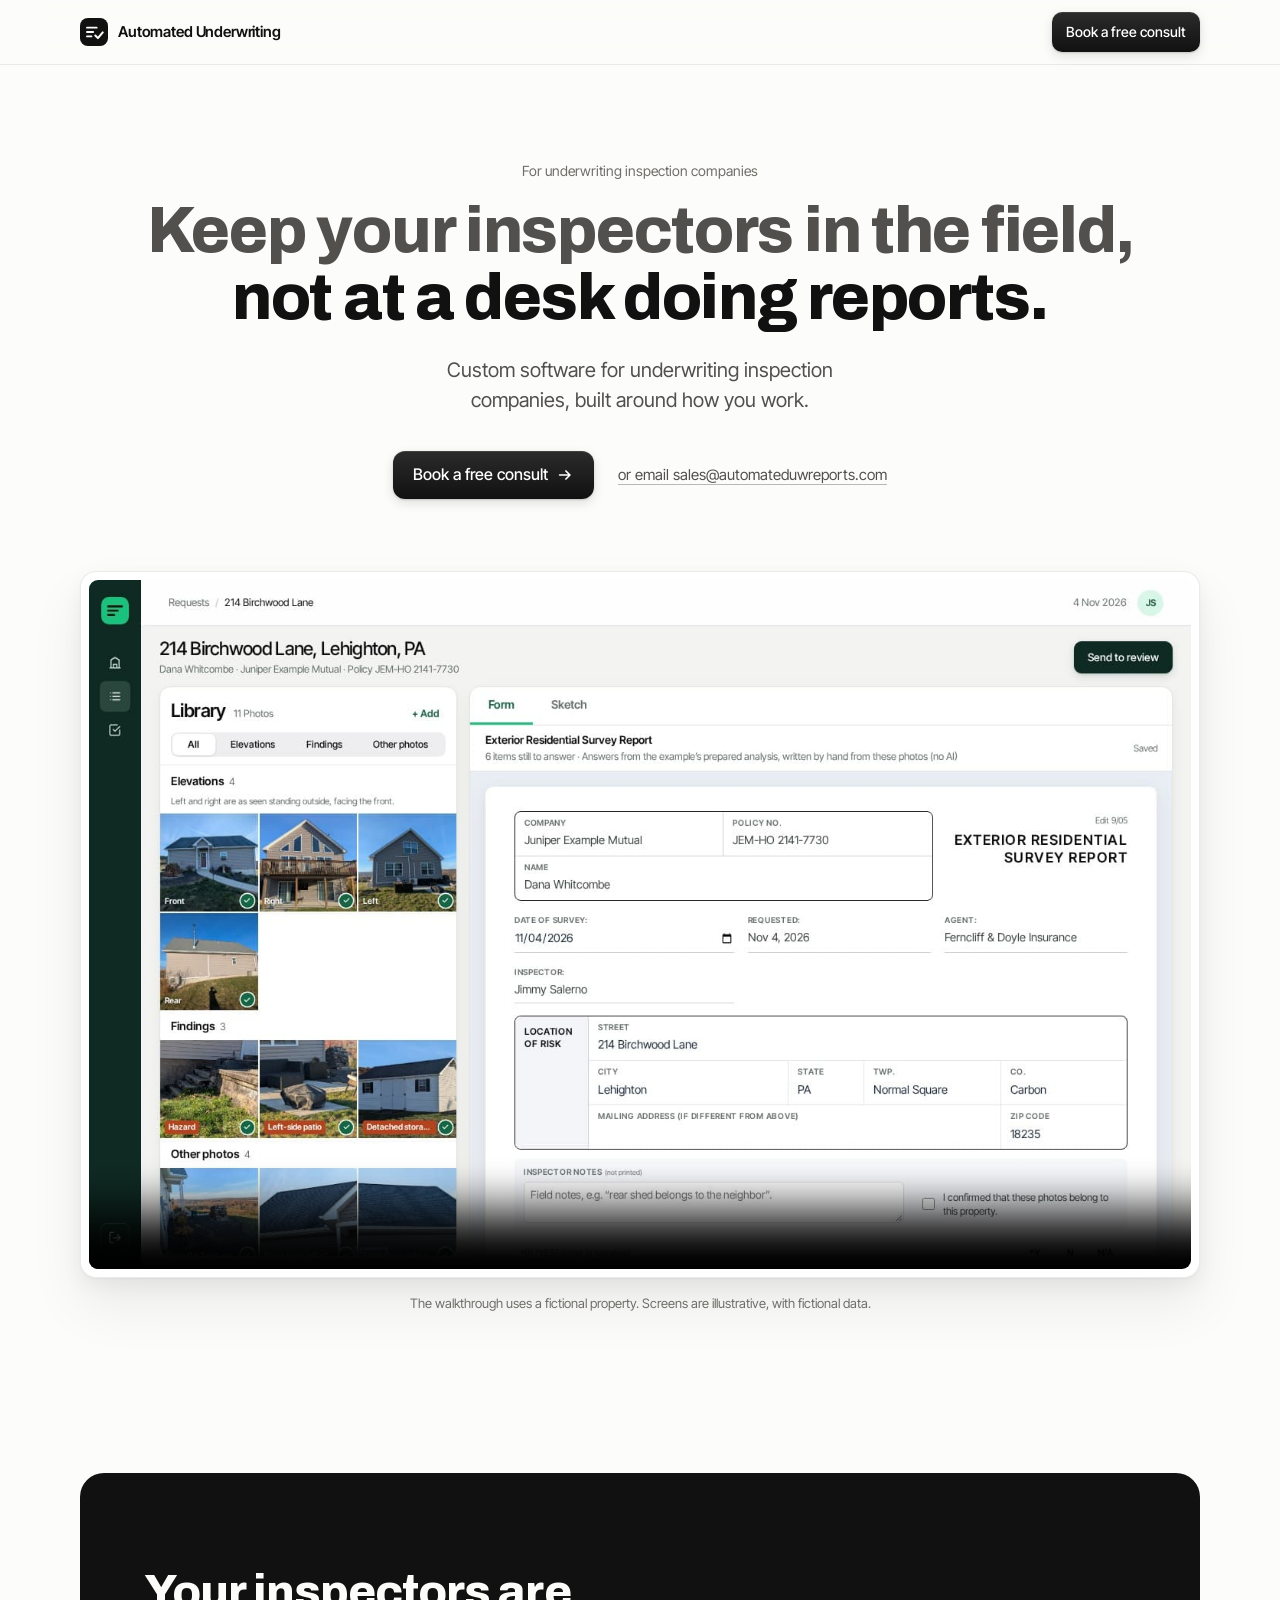
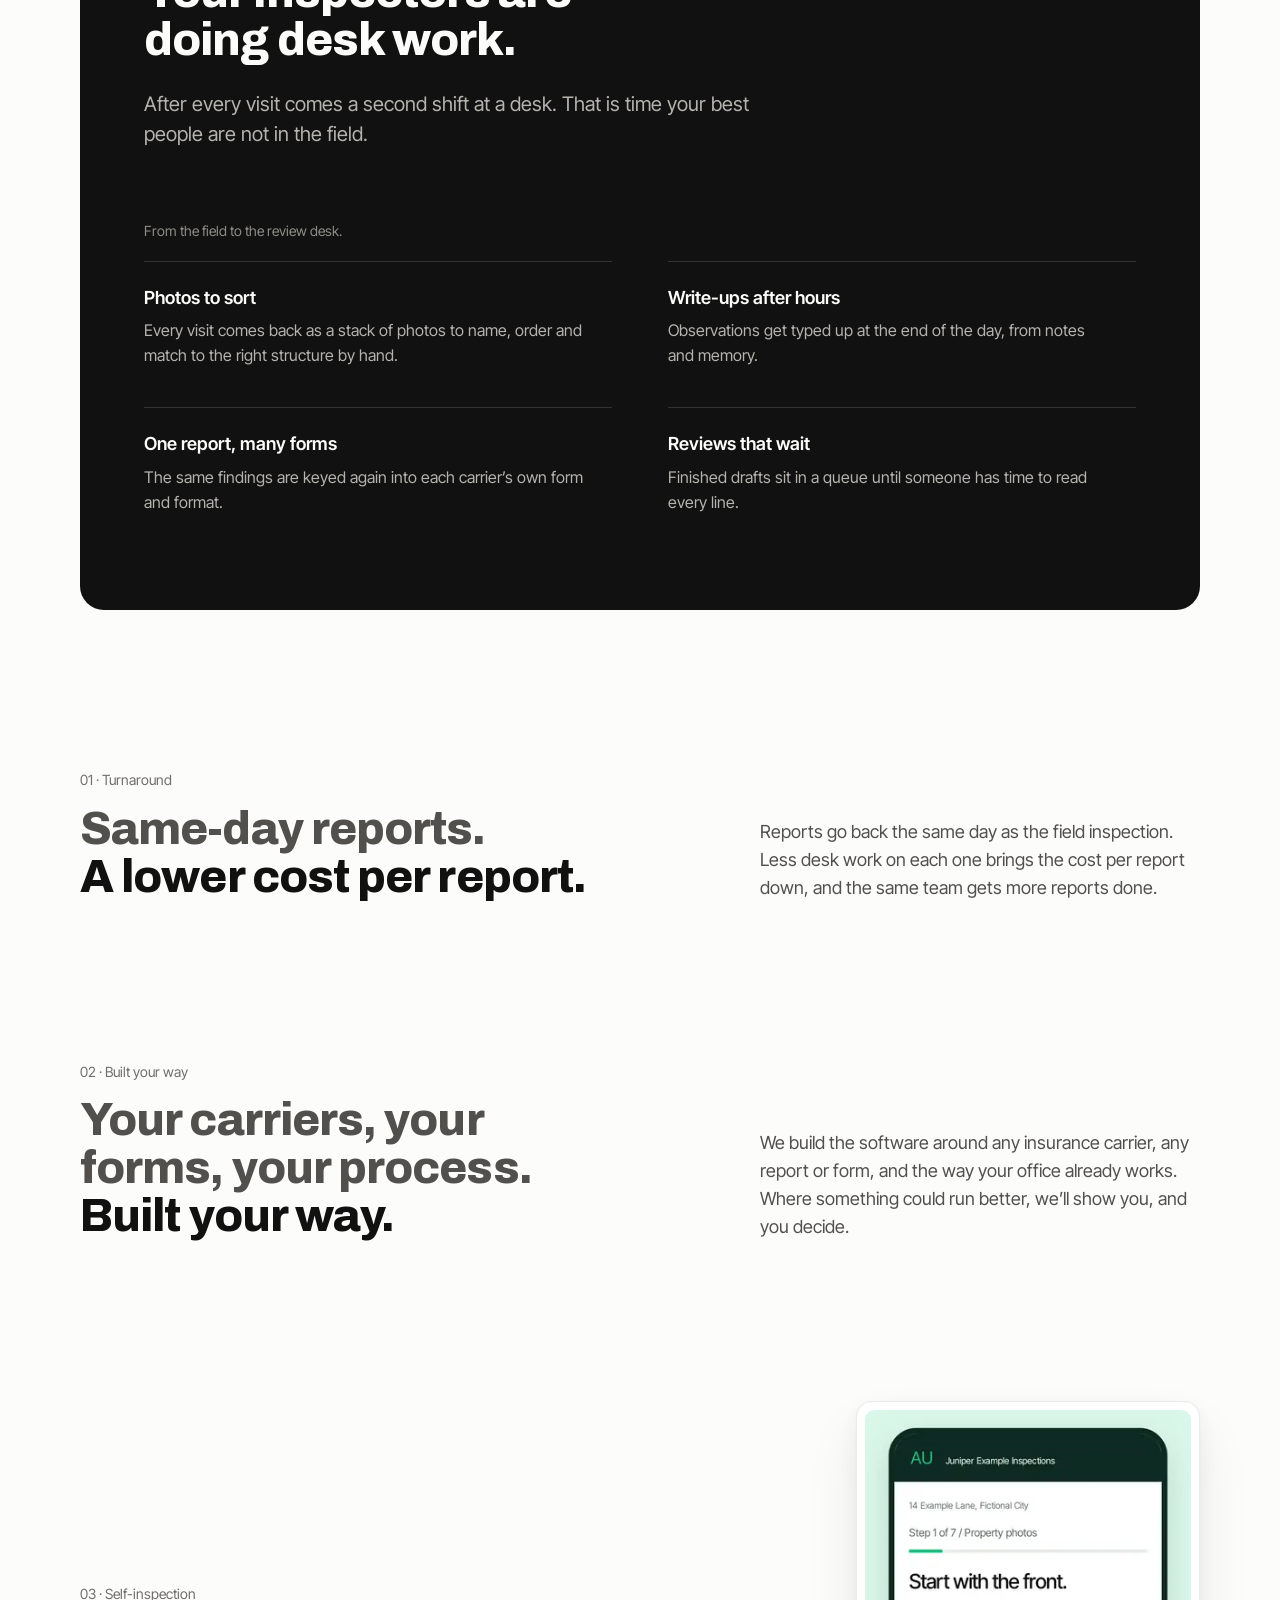
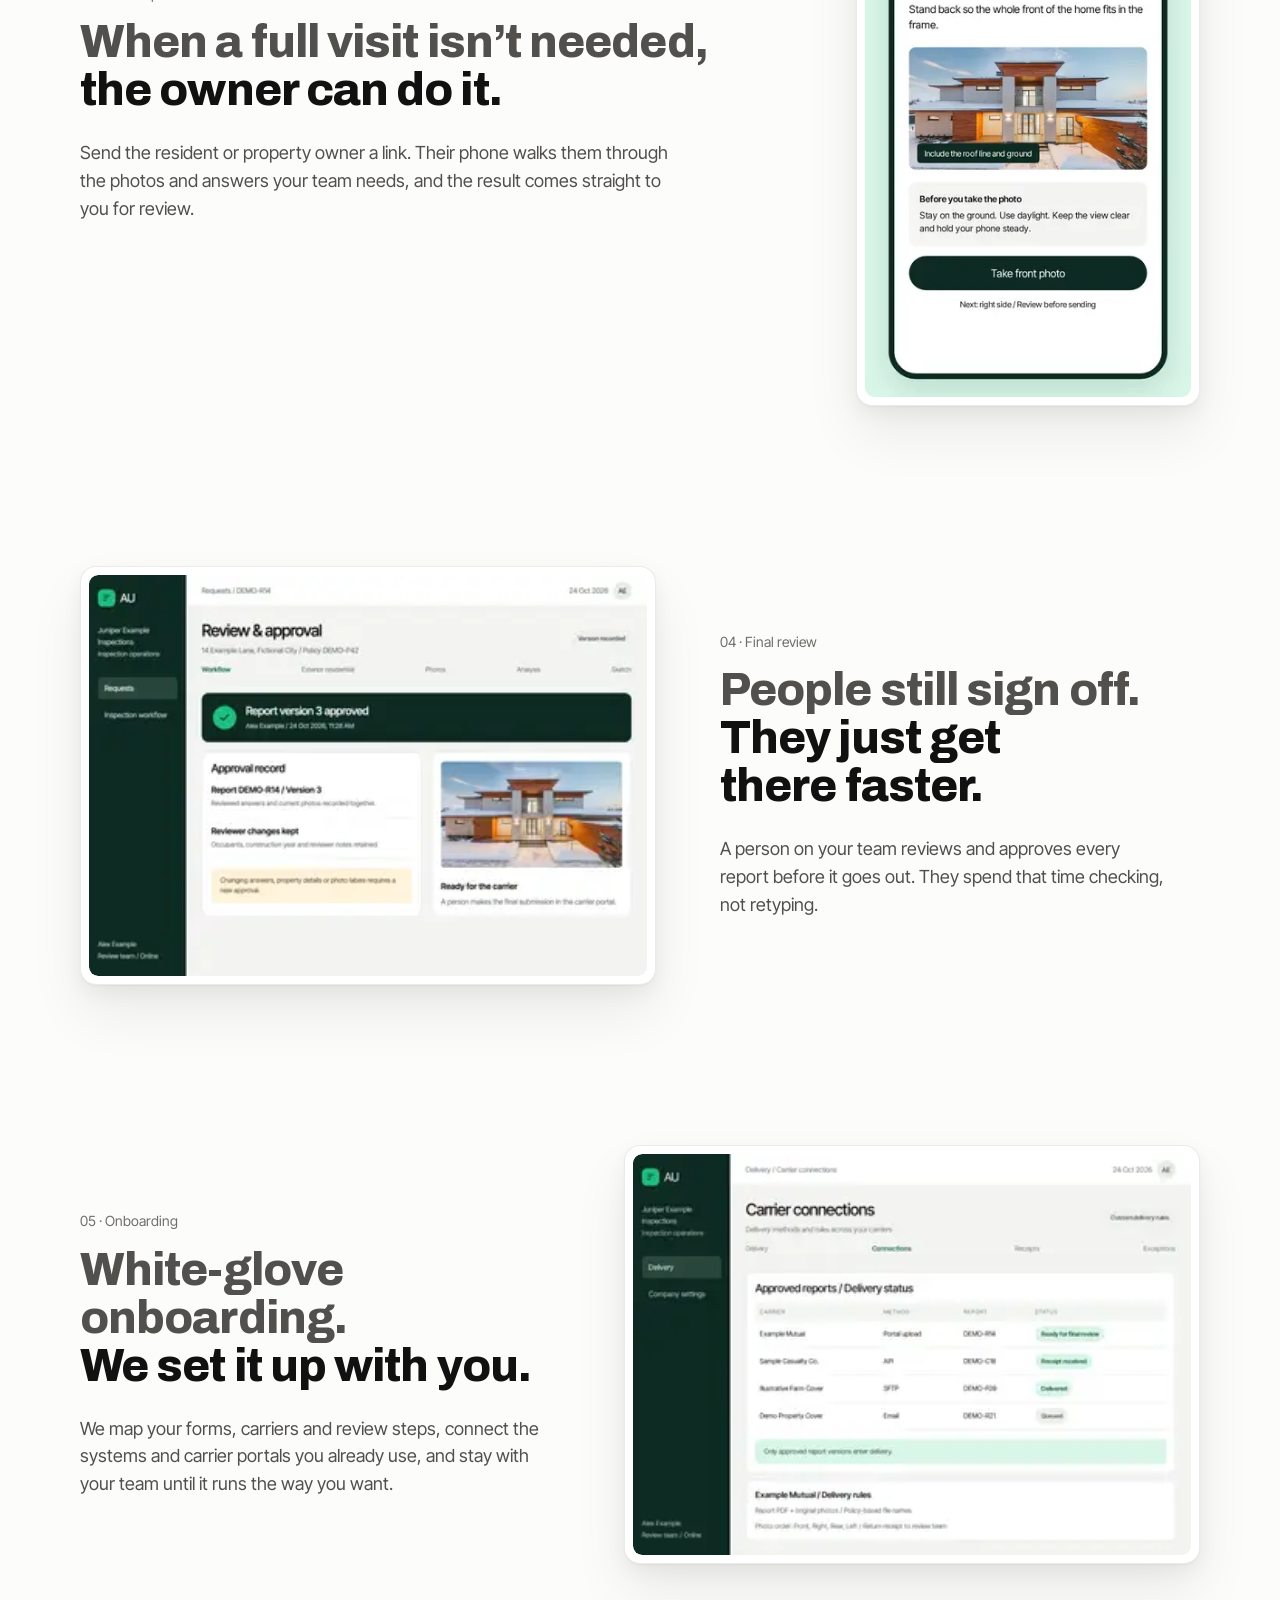
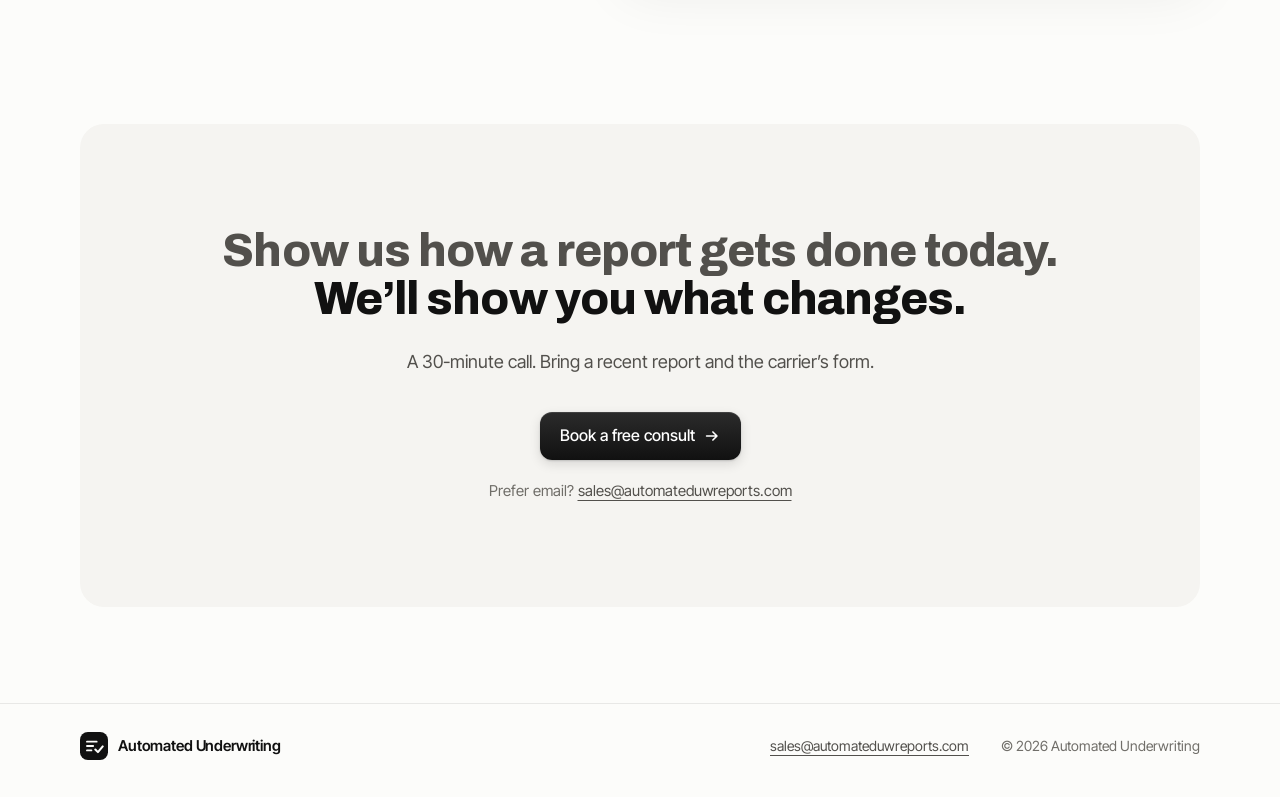
==== commit d52588db: "Publish the homepage hero walkthrough video (#4054) Co-Authored-By: Claude Opus 5.5 <noreply@anthrop" ====
--- a/index.html
+++ b/index.html
@@ -14,7 +14,8 @@
 <link rel="icon" href="favicon.svg" type="image/svg+xml">
 <link rel="preload" href="assets/fonts/archivo-800-latin.woff2" as="font" type="font/woff2" crossorigin>
 <link rel="preload" href="assets/fonts/inter-tight-latin.woff2" as="font" type="font/woff2" crossorigin>
-<style>@font-face{font-family:"Inter Tight";font-style:normal;font-weight:400 600;font-display:swap;src:url("assets/fonts/inter-tight-latin.woff2") format("woff2")}@font-face{font-family:"Archivo";font-style:normal;font-weight:800;font-display:swap;src:url("assets/fonts/archivo-800-latin.woff2") format("woff2")}:root{--aur-page:#FCFCFA;--aur-card:#FFFFFF;--aur-panel:#F5F4F1;--aur-ink:#111111;--aur-ink-2:#2B2B2B;--aur-text:#52504C;--aur-muted:#706E69;--aur-line:rgba(0,0,0,.08);--aur-on-ink:#FCFCFA;--aur-on-ink-text:#B5B3AE;--aur-on-ink-muted:#8E8C87;--aur-on-ink-line:rgba(255,255,255,.14);--aur-display:"Archivo","Helvetica Neue",Arial,sans-serif;--aur-font:"Inter Tight","Helvetica Neue",Arial,sans-serif;--aur-t-hero:clamp(2.5rem,3.4vw + 1.4rem,4rem);--aur-t-heading:clamp(2rem,2vw + 1.25rem,3rem);--aur-t-lead:clamp(1.125rem,.5vw + 1rem,1.25rem);--aur-t-small:.875rem;--aur-max:1120px;--aur-gutter:32px;--aur-section:160px;--aur-header:64px;--aur-r-small:10px;--aur-r-button:12px;--aur-r-card:16px;--aur-r-panel:24px;--aur-shadow-card:0 1px 2px rgba(17,17,17,.04),0 8px 20px rgba(17,17,17,.05),0 28px 56px rgba(17,17,17,.07);--aur-shadow-button:0 1px 2px rgba(17,17,17,.16),0 4px 12px rgba(17,17,17,.12),inset 0 1px 0 rgba(255,255,255,.1);--aur-focus:0 0 0 2px var(--aur-page),0 0 0 4px var(--aur-ink);}@media (max-width:767px){:root{--aur-gutter:24px;--aur-section:96px;--aur-header:60px;}}*,*::before,*::after{box-sizing:border-box;}html{-webkit-text-size-adjust:100%;scroll-padding-top:calc(var(--aur-header) + 16px);}body{margin:0;font-family:var(--aur-font);font-size:1rem;line-height:1.5;color:var(--aur-ink);background:var(--aur-page);-webkit-font-smoothing:antialiased;}img,svg{display:block;max-width:100%;}h1,h2,h3,p,ol,figure{margin:0;}a{color:inherit;}:focus-visible{outline:none;box-shadow:var(--aur-focus);border-radius:6px;}.wrap{width:100%;max-width:calc(var(--aur-max) + 2 * var(--aur-gutter));margin:0 auto;padding:0 var(--aur-gutter);}.skip{position:absolute;left:16px;top:-64px;z-index:100;padding:10px 16px;background:var(--aur-ink);color:#FFFFFF;border-radius:var(--aur-r-small);text-decoration:none;}.skip:focus{top:12px;}h1,h2{font-family:var(--aur-display);font-weight:800;line-height:1.05;letter-spacing:-.02em;color:var(--aur-ink);text-wrap:balance;}h1{font-size:var(--aur-t-hero);}h2{font-size:var(--aur-t-heading);}.headline{color:var(--aur-text);}.headline strong{display:block;color:var(--aur-ink);font-weight:inherit;}.eyebrow{font-family:var(--aur-font);font-size:var(--aur-t-small);font-weight:400;line-height:1.4;letter-spacing:0;color:var(--aur-muted);}.lead{font-size:var(--aur-t-lead);line-height:1.5;color:var(--aur-text);text-wrap:pretty;}.btn{display:inline-flex;align-items:center;justify-content:center;gap:8px;min-height:48px;padding:0 20px;border-radius:var(--aur-r-button);background:linear-gradient(180deg,var(--aur-ink-2),var(--aur-ink));color:#FFFFFF;font-size:1rem;font-weight:500;line-height:1.2;text-decoration:none;white-space:nowrap;box-shadow:var(--aur-shadow-button);transition:transform .2s ease,box-shadow .2s ease;}.btn:hover{transform:translateY(-1px);box-shadow:0 2px 4px rgba(17,17,17,.18),0 8px 20px rgba(17,17,17,.16),inset 0 1px 0 rgba(255,255,255,.1);}.btn:focus-visible{box-shadow:var(--aur-focus);border-radius:var(--aur-r-button);}.btn-arrow{width:18px;height:18px;transition:transform .2s ease;}.btn:hover .btn-arrow{transform:translateX(2px);}.btn-small{min-height:40px;padding:0 14px;border-radius:var(--aur-r-small);font-size:.875rem;}.site-header{position:sticky;top:0;z-index:50;background:rgba(252,252,250,.84);-webkit-backdrop-filter:saturate(1.8) blur(20px);backdrop-filter:saturate(1.8) blur(20px);border-bottom:1px solid var(--aur-line);}.site-header .wrap{display:flex;align-items:center;justify-content:space-between;gap:16px;height:var(--aur-header);}.brand{display:inline-flex;align-items:center;gap:10px;text-decoration:none;font-size:.9375rem;font-weight:600;line-height:1.15;letter-spacing:-.01em;color:var(--aur-ink);}.mark{width:28px;height:28px;flex:none;}.top{padding-top:96px;text-align:center;}.top .headline{max-width:17em;margin:16px auto 0;}.top .lead{max-width:34em;margin:24px auto 0;text-wrap:balance;}.actions{display:flex;flex-wrap:wrap;align-items:center;justify-content:center;gap:12px 24px;margin-top:36px;}.quiet-link{font-size:.9375rem;color:var(--aur-text);text-decoration-color:rgba(82,80,76,.4);text-underline-offset:4px;}.quiet-link:hover{color:var(--aur-ink);text-decoration-color:currentColor;}.frame{padding:8px;background:var(--aur-card);border:1px solid var(--aur-line);border-radius:var(--aur-r-card);box-shadow:var(--aur-shadow-card);}.frame-top{margin:72px auto 0;}.product-screen,.product-screen img{display:block;width:100%;height:auto;border-radius:9px;}.product-screen{overflow:hidden;}.note{margin-top:16px;font-size:.8125rem;color:var(--aur-muted);}@media (max-width:767px){.top{padding-top:56px;}.frame{padding:5px;border-radius:12px;}.product-screen,.product-screen img{border-radius:7px;}.frame-top{margin-top:48px;}.actions{flex-direction:column;gap:16px;margin-top:32px;}}@media (max-width:480px){.site-header .brand span{width:min-content;}}@media (max-width:359px){.site-header .brand span{display:none;}}@media (prefers-reduced-motion:reduce){*,*::before,*::after{transition:none !important;}.btn:hover,.btn:hover .btn-arrow{transform:none;}}</style>
+<link rel="preload" href="assets/demo/walkthrough-poster.jpg" as="image" fetchpriority="high">
+<style>@font-face{font-family:"Inter Tight";font-style:normal;font-weight:400 600;font-display:swap;src:url("assets/fonts/inter-tight-latin.woff2") format("woff2")}@font-face{font-family:"Archivo";font-style:normal;font-weight:800;font-display:swap;src:url("assets/fonts/archivo-800-latin.woff2") format("woff2")}:root{--aur-page:#FCFCFA;--aur-card:#FFFFFF;--aur-panel:#F5F4F1;--aur-ink:#111111;--aur-ink-2:#2B2B2B;--aur-text:#52504C;--aur-muted:#706E69;--aur-line:rgba(0,0,0,.08);--aur-on-ink:#FCFCFA;--aur-on-ink-text:#B5B3AE;--aur-on-ink-muted:#8E8C87;--aur-on-ink-line:rgba(255,255,255,.14);--aur-display:"Archivo","Helvetica Neue",Arial,sans-serif;--aur-font:"Inter Tight","Helvetica Neue",Arial,sans-serif;--aur-t-hero:clamp(2.5rem,3.4vw + 1.4rem,4rem);--aur-t-heading:clamp(2rem,2vw + 1.25rem,3rem);--aur-t-lead:clamp(1.125rem,.5vw + 1rem,1.25rem);--aur-t-small:.875rem;--aur-max:1120px;--aur-gutter:32px;--aur-section:160px;--aur-header:64px;--aur-r-small:10px;--aur-r-button:12px;--aur-r-card:16px;--aur-r-panel:24px;--aur-shadow-card:0 1px 2px rgba(17,17,17,.04),0 8px 20px rgba(17,17,17,.05),0 28px 56px rgba(17,17,17,.07);--aur-shadow-button:0 1px 2px rgba(17,17,17,.16),0 4px 12px rgba(17,17,17,.12),inset 0 1px 0 rgba(255,255,255,.1);--aur-focus:0 0 0 2px var(--aur-page),0 0 0 4px var(--aur-ink);}@media (max-width:767px){:root{--aur-gutter:24px;--aur-section:96px;--aur-header:60px;}}*,*::before,*::after{box-sizing:border-box;}html{-webkit-text-size-adjust:100%;scroll-padding-top:calc(var(--aur-header) + 16px);}body{margin:0;font-family:var(--aur-font);font-size:1rem;line-height:1.5;color:var(--aur-ink);background:var(--aur-page);-webkit-font-smoothing:antialiased;}img,svg{display:block;max-width:100%;}h1,h2,h3,p,ol,figure{margin:0;}a{color:inherit;}:focus-visible{outline:none;box-shadow:var(--aur-focus);border-radius:6px;}.wrap{width:100%;max-width:calc(var(--aur-max) + 2 * var(--aur-gutter));margin:0 auto;padding:0 var(--aur-gutter);}.skip{position:absolute;left:16px;top:-64px;z-index:100;padding:10px 16px;background:var(--aur-ink);color:#FFFFFF;border-radius:var(--aur-r-small);text-decoration:none;}.skip:focus{top:12px;}h1,h2{font-family:var(--aur-display);font-weight:800;line-height:1.05;letter-spacing:-.02em;color:var(--aur-ink);text-wrap:balance;}h1{font-size:var(--aur-t-hero);}h2{font-size:var(--aur-t-heading);}.headline{color:var(--aur-text);}.headline strong{display:block;color:var(--aur-ink);font-weight:inherit;}.eyebrow{font-family:var(--aur-font);font-size:var(--aur-t-small);font-weight:400;line-height:1.4;letter-spacing:0;color:var(--aur-muted);}.lead{font-size:var(--aur-t-lead);line-height:1.5;color:var(--aur-text);text-wrap:pretty;}.btn{display:inline-flex;align-items:center;justify-content:center;gap:8px;min-height:48px;padding:0 20px;border-radius:var(--aur-r-button);background:linear-gradient(180deg,var(--aur-ink-2),var(--aur-ink));color:#FFFFFF;font-size:1rem;font-weight:500;line-height:1.2;text-decoration:none;white-space:nowrap;box-shadow:var(--aur-shadow-button);transition:transform .2s ease,box-shadow .2s ease;}.btn:hover{transform:translateY(-1px);box-shadow:0 2px 4px rgba(17,17,17,.18),0 8px 20px rgba(17,17,17,.16),inset 0 1px 0 rgba(255,255,255,.1);}.btn:focus-visible{box-shadow:var(--aur-focus);border-radius:var(--aur-r-button);}.btn-arrow{width:18px;height:18px;transition:transform .2s ease;}.btn:hover .btn-arrow{transform:translateX(2px);}.btn-small{min-height:40px;padding:0 14px;border-radius:var(--aur-r-small);font-size:.875rem;}.site-header{position:sticky;top:0;z-index:50;background:rgba(252,252,250,.84);-webkit-backdrop-filter:saturate(1.8) blur(20px);backdrop-filter:saturate(1.8) blur(20px);border-bottom:1px solid var(--aur-line);}.site-header .wrap{display:flex;align-items:center;justify-content:space-between;gap:16px;height:var(--aur-header);}.brand{display:inline-flex;align-items:center;gap:10px;text-decoration:none;font-size:.9375rem;font-weight:600;line-height:1.15;letter-spacing:-.01em;color:var(--aur-ink);}.mark{width:28px;height:28px;flex:none;}.top{padding-top:96px;text-align:center;}.top .headline{max-width:17em;margin:16px auto 0;}.top .lead{max-width:34em;margin:24px auto 0;text-wrap:balance;}.actions{display:flex;flex-wrap:wrap;align-items:center;justify-content:center;gap:12px 24px;margin-top:36px;}.quiet-link{font-size:.9375rem;color:var(--aur-text);text-decoration-color:rgba(82,80,76,.4);text-underline-offset:4px;}.quiet-link:hover{color:var(--aur-ink);text-decoration-color:currentColor;}.frame{padding:8px;background:var(--aur-card);border:1px solid var(--aur-line);border-radius:var(--aur-r-card);box-shadow:var(--aur-shadow-card);}.frame-top{margin:72px auto 0;}.product-screen,.product-screen img{display:block;width:100%;height:auto;border-radius:9px;}.product-screen{overflow:hidden;}.demo-video{display:block;width:100%;height:auto;aspect-ratio:1440 / 900;border-radius:9px;background:var(--aur-panel);object-fit:contain;}.note{margin-top:16px;font-size:.8125rem;color:var(--aur-muted);}@media (max-width:767px){.top{padding-top:56px;}.frame{padding:5px;border-radius:12px;}.product-screen,.product-screen img,.demo-video{border-radius:7px;}.frame-top{margin-top:48px;}.actions{flex-direction:column;gap:16px;margin-top:32px;}}@media (max-width:480px){.site-header .brand span{width:min-content;}}@media (max-width:359px){.site-header .brand span{display:none;}}@media (prefers-reduced-motion:reduce){*,*::before,*::after{transition:none !important;}.btn:hover,.btn:hover .btn-arrow{transform:none;}}</style>
 <link rel="stylesheet" href="styles.min.css" media="print" onload="this.media='all'">
 <noscript><link rel="stylesheet" href="styles.min.css"></noscript>
 </head>
@@ -32,8 +33,8 @@
   <h1 id="top-title" class="headline">Keep your inspectors in the field, <strong>not at a desk doing reports.</strong></h1>
   <p class="lead">Custom software for underwriting inspection companies, built around how you work.</p>
   <div class="actions"><a class="btn" data-primary-cta href="/book/">Book a free consult<svg class="btn-arrow" viewBox="0 0 20 20" aria-hidden="true"><path d="M4 10h11m-4-4.5L15.5 10 11 14.5" fill="none" stroke="currentColor" stroke-width="1.8" stroke-linecap="round" stroke-linejoin="round"/></svg></a><a class="quiet-link" href="mailto:sales@automateduwreports.com">or email sales@automateduwreports.com</a></div>
-  <figure class="frame frame-top"><picture class="product-screen"><source type="image/webp" srcset="assets/approval-360.webp 360w, assets/approval-640.webp 640w, assets/approval-800.webp 800w, assets/approval-1200.webp 1200w, assets/approval-1600.webp 1600w, assets/approval-2000.webp 2000w" sizes="(max-width: 767px) calc(100vw - 60px), (max-width: 1183px) calc(100vw - 82px), 1102px"><img src="assets/approval-640.png" srcset="assets/approval-360.png 360w, assets/approval-640.png 640w, assets/approval-800.png 800w, assets/approval-1200.png 1200w, assets/approval-1600.png 1600w, assets/approval-2000.png 2000w" sizes="(max-width: 767px) calc(100vw - 60px), (max-width: 1183px) calc(100vw - 82px), 1102px" alt="The review and approval screen for one inspection report: a reviewer’s recorded approval, the approval record and a photo of the house." width="1000" height="720" loading="eager" decoding="async" fetchpriority="high"></picture></figure>
-  <p class="note">Screens are illustrative, with fictional data.</p>
+  <figure class="frame frame-top"><video class="demo-video" src="assets/demo/walkthrough.mp4" poster="assets/demo/walkthrough-poster.jpg" width="1440" height="900" controls muted playsinline preload="none" aria-label="A walkthrough of the inspection app: the carrier’s request, the photos, the form, the sketch, review and approval, and the PDF report."></video></figure>
+  <p class="note">The walkthrough uses a fictional property. Screens are illustrative, with fictional data.</p>
 </div></section>
 
 <section class="block" aria-labelledby="desk-title"><div class="wrap"><div class="panel-dark">
@@ -69,10 +70,13 @@
   <figure class="frame frame-phone"><picture class="product-screen"><source type="image/webp" srcset="assets/self-inspection-360.webp 360w, assets/self-inspection-640.webp 640w, assets/self-inspection-800.webp 800w" sizes="(max-width: 391px) calc(100vw - 60px), (max-width: 767px) 332px, 326px"><img src="assets/self-inspection-640.png" srcset="assets/self-inspection-360.png 360w, assets/self-inspection-640.png 640w, assets/self-inspection-800.png 800w" sizes="(max-width: 391px) calc(100vw - 60px), (max-width: 767px) 332px, 326px" alt="A guided self-inspection on a resident’s phone, asking for a photo of the front of the home, with tips for taking it." width="400" height="720" loading="lazy" decoding="async"></picture></figure>
 </div></section>
 
-<section class="block" aria-labelledby="final-review-title"><div class="wrap statement">
-  <p class="eyebrow"><span aria-hidden="true">04 · </span>Final review</p>
-  <h2 id="final-review-title" class="headline">People still sign off. <strong>They just get there faster.</strong></h2>
-  <p class="body">A person on your team reviews and approves every report before it goes out. They spend that time checking, not retyping.</p>
+<section class="block" aria-labelledby="final-review-title"><div class="wrap feature feature-flip">
+  <div class="feature-text">
+    <p class="eyebrow"><span aria-hidden="true">04 · </span>Final review</p>
+    <h2 id="final-review-title" class="headline">People still sign off. <strong>They just get there faster.</strong></h2>
+    <p class="body">A person on your team reviews and approves every report before it goes out. They spend that time checking, not retyping.</p>
+  </div>
+  <figure class="frame"><picture class="product-screen"><source type="image/webp" srcset="assets/approval-360.webp 360w, assets/approval-640.webp 640w, assets/approval-800.webp 800w, assets/approval-1200.webp 1200w, assets/approval-1600.webp 1600w, assets/approval-2000.webp 2000w" sizes="(max-width: 767px) calc(100vw - 60px), (max-width: 1023px) calc(100vw - 82px), (max-width: 1183px) calc(54.55vw - 88px), 558px"><img src="assets/approval-640.png" srcset="assets/approval-360.png 360w, assets/approval-640.png 640w, assets/approval-800.png 800w, assets/approval-1200.png 1200w, assets/approval-1600.png 1600w, assets/approval-2000.png 2000w" sizes="(max-width: 767px) calc(100vw - 60px), (max-width: 1023px) calc(100vw - 82px), (max-width: 1183px) calc(54.55vw - 88px), 558px" alt="The review and approval screen for one inspection report: a reviewer’s recorded approval, the approval record and a photo of the house." width="1000" height="720" loading="lazy" decoding="async"></picture></figure>
 </div></section>
 
 <section class="block" aria-labelledby="onboarding-title"><div class="wrap feature">
--- a/styles.min.css
+++ b/styles.min.css
@@ -1 +1 @@
-.block{padding-top:var(--aur-section);}.panel-dark{padding:96px 64px;border-radius:var(--aur-r-panel);background:var(--aur-ink);}.panel-dark h2{max-width:14em;color:var(--aur-on-ink);}.panel-dark .lead{max-width:31em;margin-top:24px;color:var(--aur-on-ink-text);text-wrap:pretty;}.desk-sub{margin-top:72px;font-size:var(--aur-t-small);font-weight:400;line-height:1.4;color:var(--aur-on-ink-muted);}.desk-list{display:grid;grid-template-columns:repeat(2,minmax(0,1fr));gap:40px 56px;margin:20px 0 0;padding:0;list-style:none;}.desk-list li{padding-top:24px;border-top:1px solid var(--aur-on-ink-line);}.desk-list h4{margin:0;font-size:1.125rem;font-weight:600;line-height:1.35;color:var(--aur-on-ink);}.desk-list p{max-width:28em;margin-top:8px;line-height:1.55;color:var(--aur-on-ink-text);text-wrap:pretty;}.block .headline{max-width:14em;margin-top:16px;}.body{max-width:34em;margin-top:24px;font-size:1.125rem;line-height:1.55;color:var(--aur-text);text-wrap:pretty;}.feature{display:grid;grid-template-columns:minmax(0,5fr) minmax(0,6fr);gap:64px;align-items:center;}.feature-phone{grid-template-columns:minmax(0,1fr) 344px;gap:96px;}.frame-phone{width:100%;max-width:344px;}.statement{display:grid;grid-template-columns:minmax(0,7fr) minmax(0,5fr);grid-template-areas:"eyebrow ." "headline body";column-gap:64px;}.statement .eyebrow{grid-area:eyebrow;}.statement .headline{grid-area:headline;}.statement .body{grid-area:body;align-self:end;margin-top:0;}.close .panel{padding:104px 48px;border-radius:var(--aur-r-panel);background:var(--aur-panel);text-align:center;}.close .headline{max-width:20em;margin:0 auto;}.close .body{margin:24px auto 0;text-wrap:balance;}.close .btn{margin-top:36px;}.quiet-line{margin-top:20px;font-size:.9375rem;color:var(--aur-muted);}.quiet-line a{color:var(--aur-text);text-underline-offset:4px;}.quiet-line a:hover{color:var(--aur-ink);}.site-footer{margin-top:96px;border-top:1px solid var(--aur-line);}.foot{display:flex;flex-wrap:wrap;align-items:center;gap:12px 32px;padding-top:28px;padding-bottom:36px;font-size:.875rem;color:var(--aur-text);}.foot .brand{margin-right:auto;}.foot a[href^="mailto:"]{text-underline-offset:4px;}.foot a[href^="mailto:"]:hover{color:var(--aur-ink);}.copyright{color:var(--aur-muted);}@media (max-width:1023px){.feature,.feature-phone{grid-template-columns:minmax(0,1fr);gap:56px;}.statement{display:block;}.statement .body{margin-top:24px;}}@media (max-width:767px){.panel-dark{padding:56px 24px;border-radius:20px;}.desk-sub{margin-top:48px;}.desk-list{grid-template-columns:minmax(0,1fr);gap:28px;}.desk-list li{padding-top:20px;}.body{font-size:1.0625rem;}.close .panel{padding:64px 20px;border-radius:20px;}.close .btn{margin-top:32px;}.site-footer{margin-top:72px;}.foot{flex-direction:column;align-items:flex-start;gap:12px;}}
+.block{padding-top:var(--aur-section);}.panel-dark{padding:96px 64px;border-radius:var(--aur-r-panel);background:var(--aur-ink);}.panel-dark h2{max-width:14em;color:var(--aur-on-ink);}.panel-dark .lead{max-width:31em;margin-top:24px;color:var(--aur-on-ink-text);text-wrap:pretty;}.desk-sub{margin-top:72px;font-size:var(--aur-t-small);font-weight:400;line-height:1.4;color:var(--aur-on-ink-muted);}.desk-list{display:grid;grid-template-columns:repeat(2,minmax(0,1fr));gap:40px 56px;margin:20px 0 0;padding:0;list-style:none;}.desk-list li{padding-top:24px;border-top:1px solid var(--aur-on-ink-line);}.desk-list h4{margin:0;font-size:1.125rem;font-weight:600;line-height:1.35;color:var(--aur-on-ink);}.desk-list p{max-width:28em;margin-top:8px;line-height:1.55;color:var(--aur-on-ink-text);text-wrap:pretty;}.block .headline{max-width:14em;margin-top:16px;}.body{max-width:34em;margin-top:24px;font-size:1.125rem;line-height:1.55;color:var(--aur-text);text-wrap:pretty;}.feature{display:grid;grid-template-columns:minmax(0,5fr) minmax(0,6fr);gap:64px;align-items:center;}.feature-phone{grid-template-columns:minmax(0,1fr) 344px;gap:96px;}.frame-phone{width:100%;max-width:344px;}.feature-flip{grid-template-columns:minmax(0,6fr) minmax(0,5fr);}.feature-flip .frame{order:-1;}.statement{display:grid;grid-template-columns:minmax(0,7fr) minmax(0,5fr);grid-template-areas:"eyebrow ." "headline body";column-gap:64px;}.statement .eyebrow{grid-area:eyebrow;}.statement .headline{grid-area:headline;}.statement .body{grid-area:body;align-self:end;margin-top:0;}.close .panel{padding:104px 48px;border-radius:var(--aur-r-panel);background:var(--aur-panel);text-align:center;}.close .headline{max-width:20em;margin:0 auto;}.close .body{margin:24px auto 0;text-wrap:balance;}.close .btn{margin-top:36px;}.quiet-line{margin-top:20px;font-size:.9375rem;color:var(--aur-muted);}.quiet-line a{color:var(--aur-text);text-underline-offset:4px;}.quiet-line a:hover{color:var(--aur-ink);}.site-footer{margin-top:96px;border-top:1px solid var(--aur-line);}.foot{display:flex;flex-wrap:wrap;align-items:center;gap:12px 32px;padding-top:28px;padding-bottom:36px;font-size:.875rem;color:var(--aur-text);}.foot .brand{margin-right:auto;}.foot a[href^="mailto:"]{text-underline-offset:4px;}.foot a[href^="mailto:"]:hover{color:var(--aur-ink);}.copyright{color:var(--aur-muted);}@media (max-width:1023px){.feature,.feature-phone{grid-template-columns:minmax(0,1fr);gap:56px;}.feature-flip .frame{order:0;}.statement{display:block;}.statement .body{margin-top:24px;}}@media (max-width:767px){.panel-dark{padding:56px 24px;border-radius:20px;}.desk-sub{margin-top:48px;}.desk-list{grid-template-columns:minmax(0,1fr);gap:28px;}.desk-list li{padding-top:20px;}.body{font-size:1.0625rem;}.close .panel{padding:64px 20px;border-radius:20px;}.close .btn{margin-top:32px;}.site-footer{margin-top:72px;}.foot{flex-direction:column;align-items:flex-start;gap:12px;}}
--- a/styles.min.css
+++ b/styles.min.css
@@ -1 +1 @@
-.block{padding-top:var(--aur-section);}.panel-dark{padding:96px 64px;border-radius:var(--aur-r-panel);background:var(--aur-ink);}.panel-dark h2{max-width:14em;color:var(--aur-on-ink);}.panel-dark .lead{max-width:31em;margin-top:24px;color:var(--aur-on-ink-text);text-wrap:pretty;}.desk-sub{margin-top:72px;font-size:var(--aur-t-small);font-weight:400;line-height:1.4;color:var(--aur-on-ink-muted);}.desk-list{display:grid;grid-template-columns:repeat(2,minmax(0,1fr));gap:40px 56px;margin:20px 0 0;padding:0;list-style:none;}.desk-list li{padding-top:24px;border-top:1px solid var(--aur-on-ink-line);}.desk-list h4{margin:0;font-size:1.125rem;font-weight:600;line-height:1.35;color:var(--aur-on-ink);}.desk-list p{max-width:28em;margin-top:8px;line-height:1.55;color:var(--aur-on-ink-text);text-wrap:pretty;}.block .headline{max-width:14em;margin-top:16px;}.body{max-width:34em;margin-top:24px;font-size:1.125rem;line-height:1.55;color:var(--aur-text);text-wrap:pretty;}.feature{display:grid;grid-template-columns:minmax(0,5fr) minmax(0,6fr);gap:64px;align-items:center;}.feature-phone{grid-template-columns:minmax(0,1fr) 344px;gap:96px;}.frame-phone{width:100%;max-width:344px;}.statement{display:grid;grid-template-columns:minmax(0,7fr) minmax(0,5fr);grid-template-areas:"eyebrow ." "headline body";column-gap:64px;}.statement .eyebrow{grid-area:eyebrow;}.statement .headline{grid-area:headline;}.statement .body{grid-area:body;align-self:end;margin-top:0;}.close .panel{padding:104px 48px;border-radius:var(--aur-r-panel);background:var(--aur-panel);text-align:center;}.close .headline{max-width:20em;margin:0 auto;}.close .body{margin:24px auto 0;text-wrap:balance;}.close .btn{margin-top:36px;}.quiet-line{margin-top:20px;font-size:.9375rem;color:var(--aur-muted);}.quiet-line a{color:var(--aur-text);text-underline-offset:4px;}.quiet-line a:hover{color:var(--aur-ink);}.site-footer{margin-top:96px;border-top:1px solid var(--aur-line);}.foot{display:flex;flex-wrap:wrap;align-items:center;gap:12px 32px;padding-top:28px;padding-bottom:36px;font-size:.875rem;color:var(--aur-text);}.foot .brand{margin-right:auto;}.foot a[href^="mailto:"]{text-underline-offset:4px;}.foot a[href^="mailto:"]:hover{color:var(--aur-ink);}.copyright{color:var(--aur-muted);}@media (max-width:1023px){.feature,.feature-phone{grid-template-columns:minmax(0,1fr);gap:56px;}.statement{display:block;}.statement .body{margin-top:24px;}}@media (max-width:767px){.panel-dark{padding:56px 24px;border-radius:20px;}.desk-sub{margin-top:48px;}.desk-list{grid-template-columns:minmax(0,1fr);gap:28px;}.desk-list li{padding-top:20px;}.body{font-size:1.0625rem;}.close .panel{padding:64px 20px;border-radius:20px;}.close .btn{margin-top:32px;}.site-footer{margin-top:72px;}.foot{flex-direction:column;align-items:flex-start;gap:12px;}}
+.block{padding-top:var(--aur-section);}.panel-dark{padding:96px 64px;border-radius:var(--aur-r-panel);background:var(--aur-ink);}.panel-dark h2{max-width:14em;color:var(--aur-on-ink);}.panel-dark .lead{max-width:31em;margin-top:24px;color:var(--aur-on-ink-text);text-wrap:pretty;}.desk-sub{margin-top:72px;font-size:var(--aur-t-small);font-weight:400;line-height:1.4;color:var(--aur-on-ink-muted);}.desk-list{display:grid;grid-template-columns:repeat(2,minmax(0,1fr));gap:40px 56px;margin:20px 0 0;padding:0;list-style:none;}.desk-list li{padding-top:24px;border-top:1px solid var(--aur-on-ink-line);}.desk-list h4{margin:0;font-size:1.125rem;font-weight:600;line-height:1.35;color:var(--aur-on-ink);}.desk-list p{max-width:28em;margin-top:8px;line-height:1.55;color:var(--aur-on-ink-text);text-wrap:pretty;}.block .headline{max-width:14em;margin-top:16px;}.body{max-width:34em;margin-top:24px;font-size:1.125rem;line-height:1.55;color:var(--aur-text);text-wrap:pretty;}.feature{display:grid;grid-template-columns:minmax(0,5fr) minmax(0,6fr);gap:64px;align-items:center;}.feature-phone{grid-template-columns:minmax(0,1fr) 344px;gap:96px;}.frame-phone{width:100%;max-width:344px;}.feature-flip{grid-template-columns:minmax(0,6fr) minmax(0,5fr);}.feature-flip .frame{order:-1;}.statement{display:grid;grid-template-columns:minmax(0,7fr) minmax(0,5fr);grid-template-areas:"eyebrow ." "headline body";column-gap:64px;}.statement .eyebrow{grid-area:eyebrow;}.statement .headline{grid-area:headline;}.statement .body{grid-area:body;align-self:end;margin-top:0;}.close .panel{padding:104px 48px;border-radius:var(--aur-r-panel);background:var(--aur-panel);text-align:center;}.close .headline{max-width:20em;margin:0 auto;}.close .body{margin:24px auto 0;text-wrap:balance;}.close .btn{margin-top:36px;}.quiet-line{margin-top:20px;font-size:.9375rem;color:var(--aur-muted);}.quiet-line a{color:var(--aur-text);text-underline-offset:4px;}.quiet-line a:hover{color:var(--aur-ink);}.site-footer{margin-top:96px;border-top:1px solid var(--aur-line);}.foot{display:flex;flex-wrap:wrap;align-items:center;gap:12px 32px;padding-top:28px;padding-bottom:36px;font-size:.875rem;color:var(--aur-text);}.foot .brand{margin-right:auto;}.foot a[href^="mailto:"]{text-underline-offset:4px;}.foot a[href^="mailto:"]:hover{color:var(--aur-ink);}.copyright{color:var(--aur-muted);}@media (max-width:1023px){.feature,.feature-phone{grid-template-columns:minmax(0,1fr);gap:56px;}.feature-flip .frame{order:0;}.statement{display:block;}.statement .body{margin-top:24px;}}@media (max-width:767px){.panel-dark{padding:56px 24px;border-radius:20px;}.desk-sub{margin-top:48px;}.desk-list{grid-template-columns:minmax(0,1fr);gap:28px;}.desk-list li{padding-top:20px;}.body{font-size:1.0625rem;}.close .panel{padding:64px 20px;border-radius:20px;}.close .btn{margin-top:32px;}.site-footer{margin-top:72px;}.foot{flex-direction:column;align-items:flex-start;gap:12px;}}
